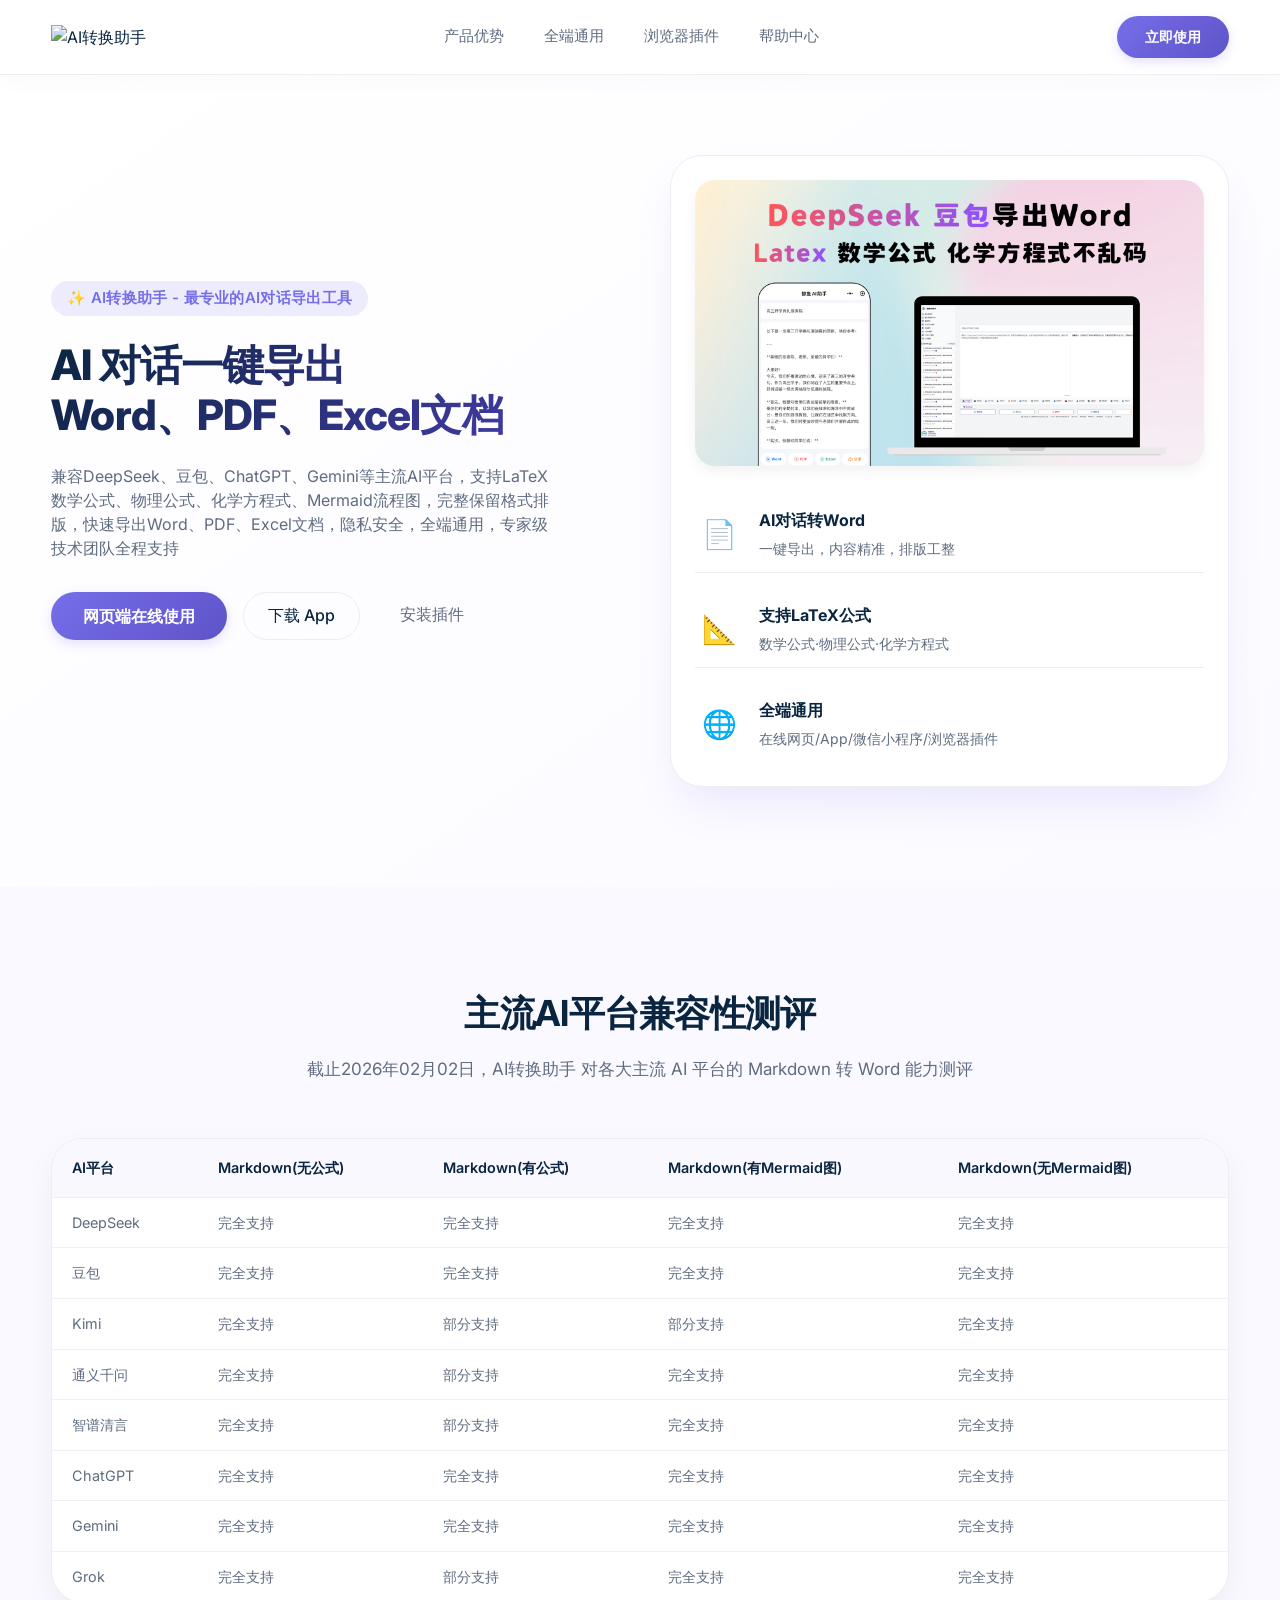
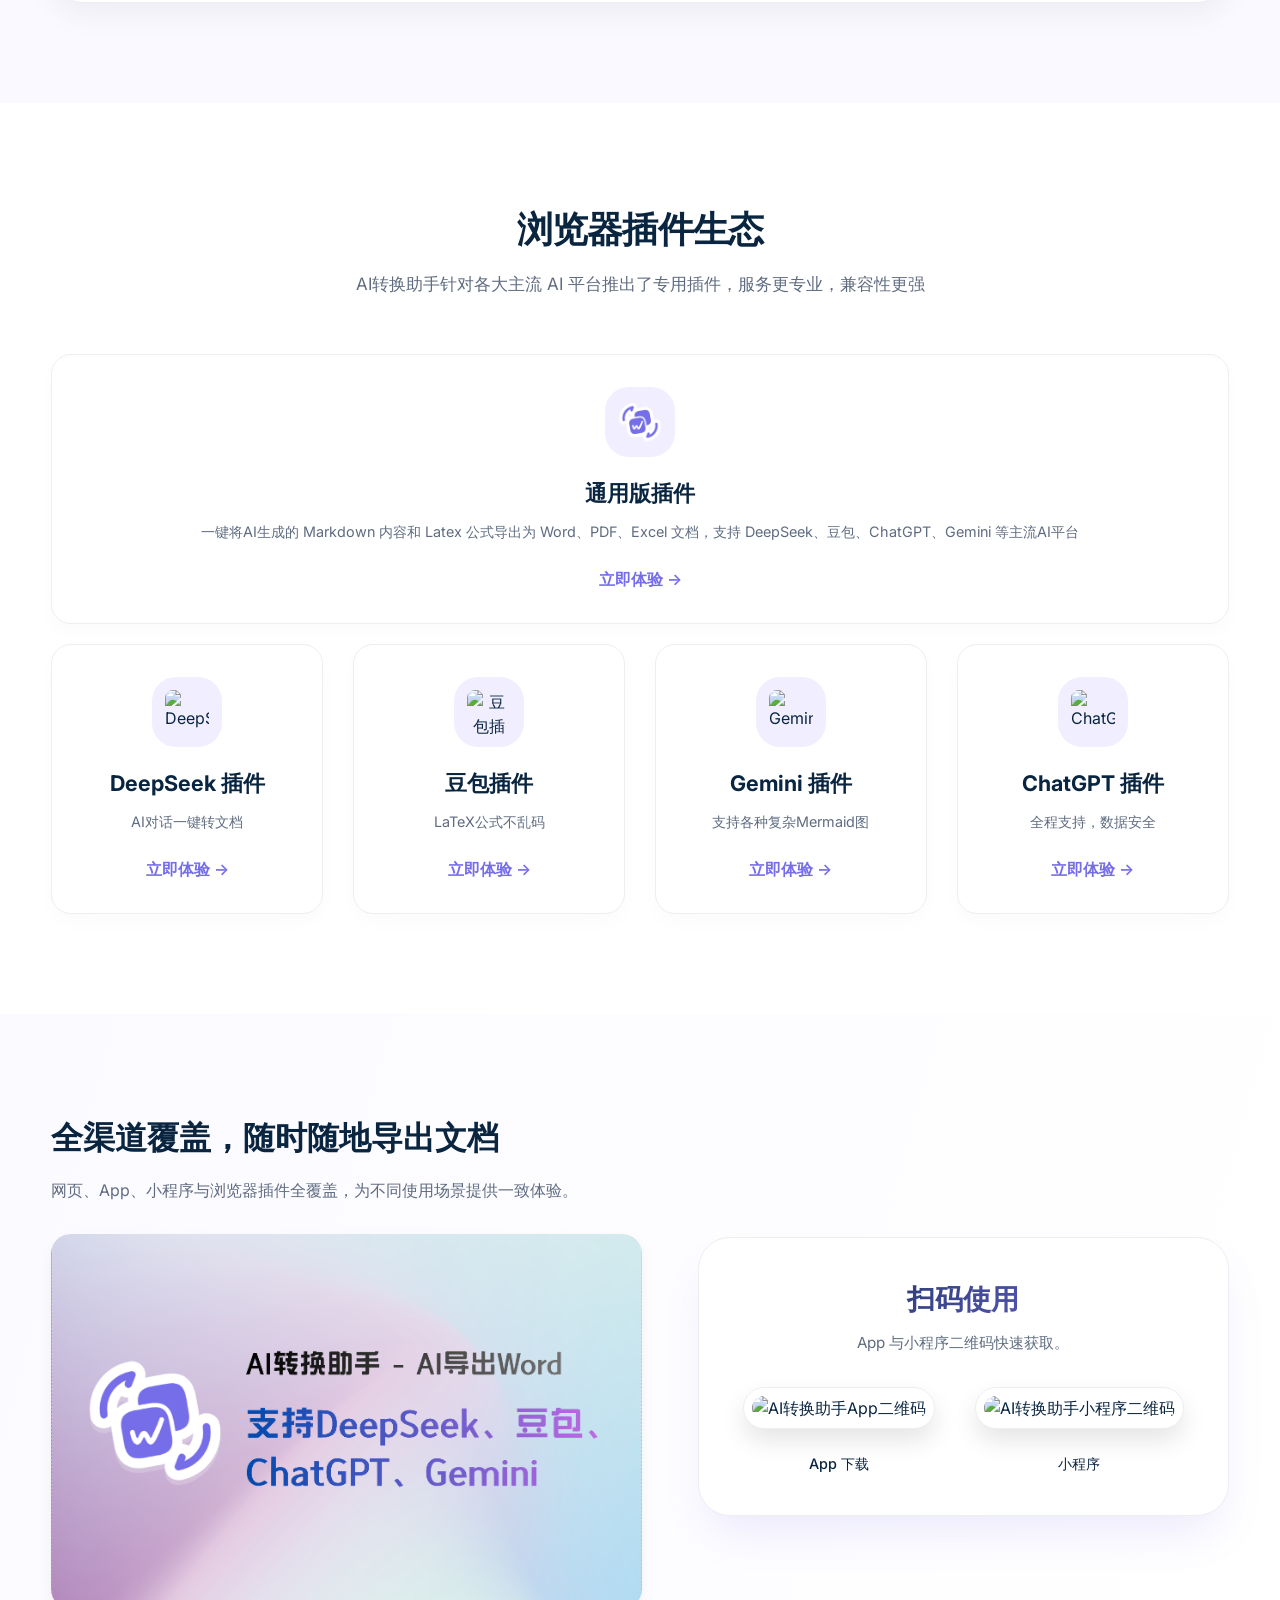
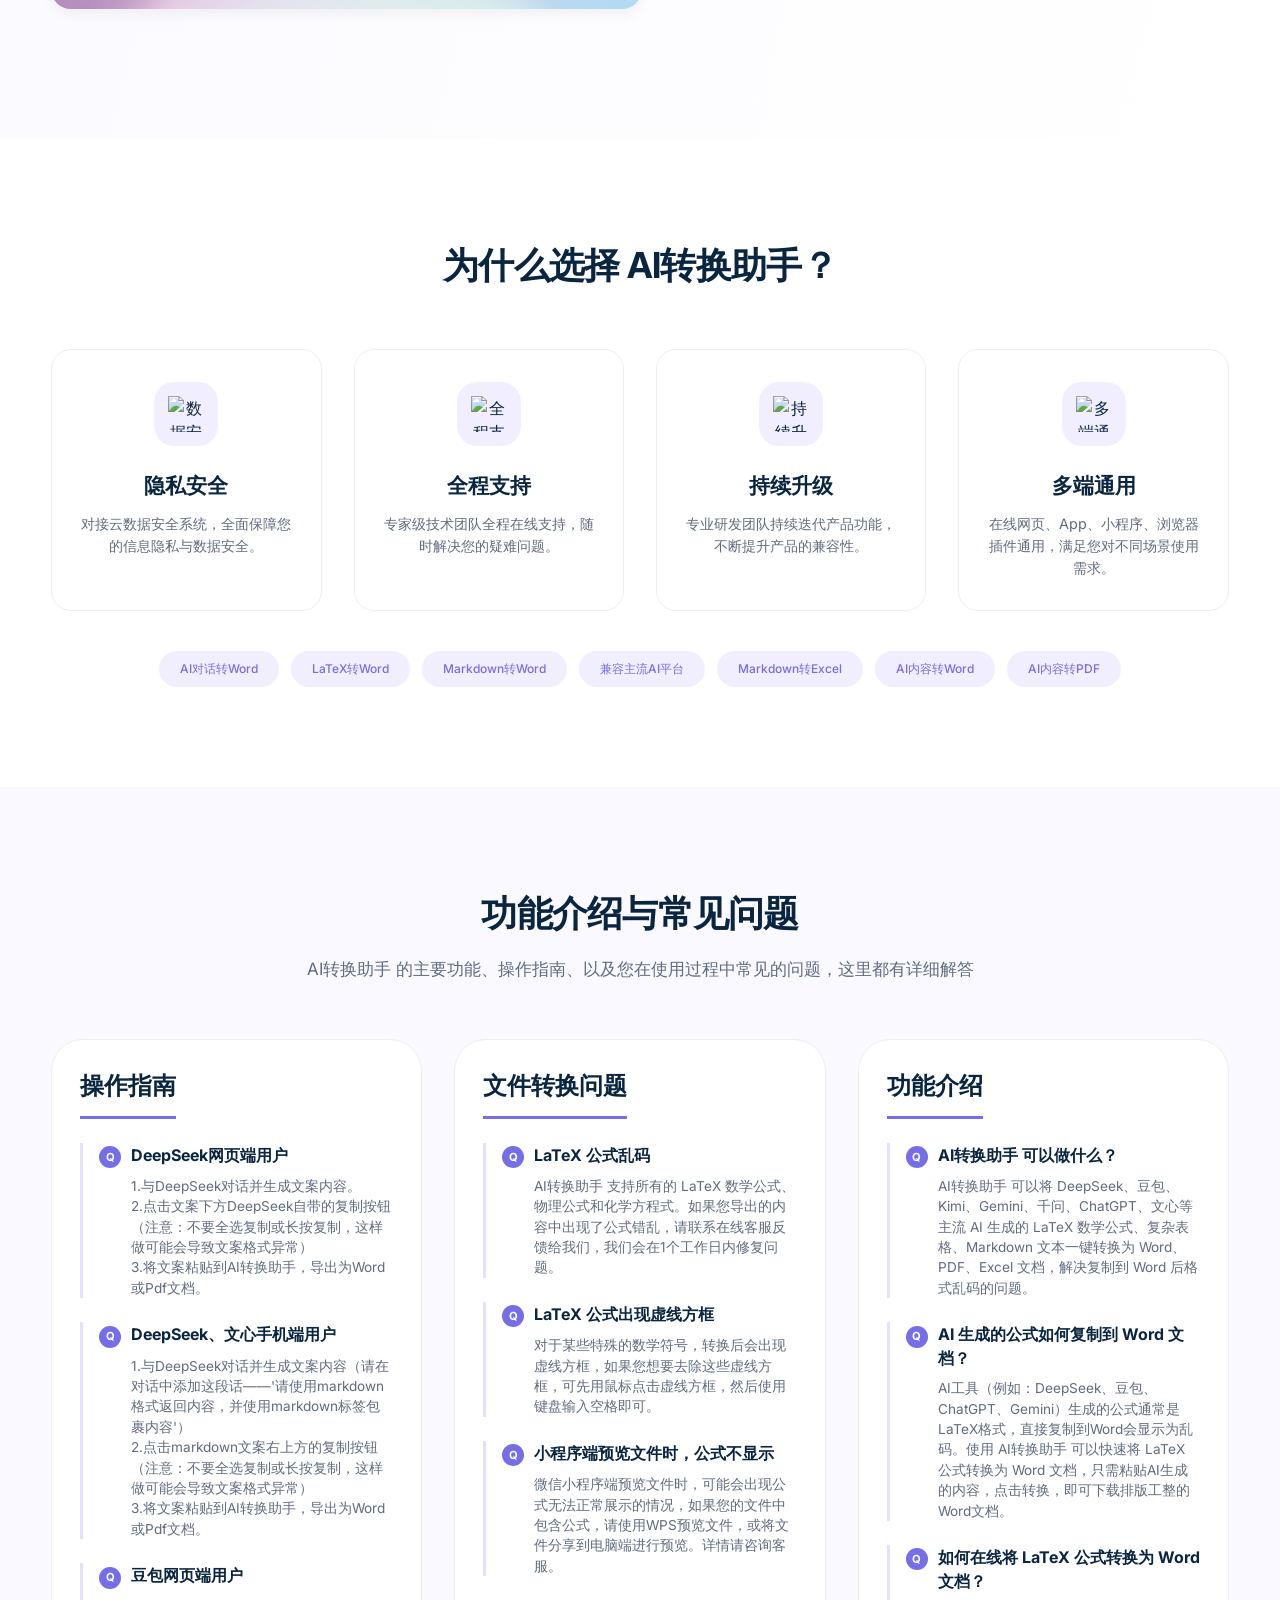
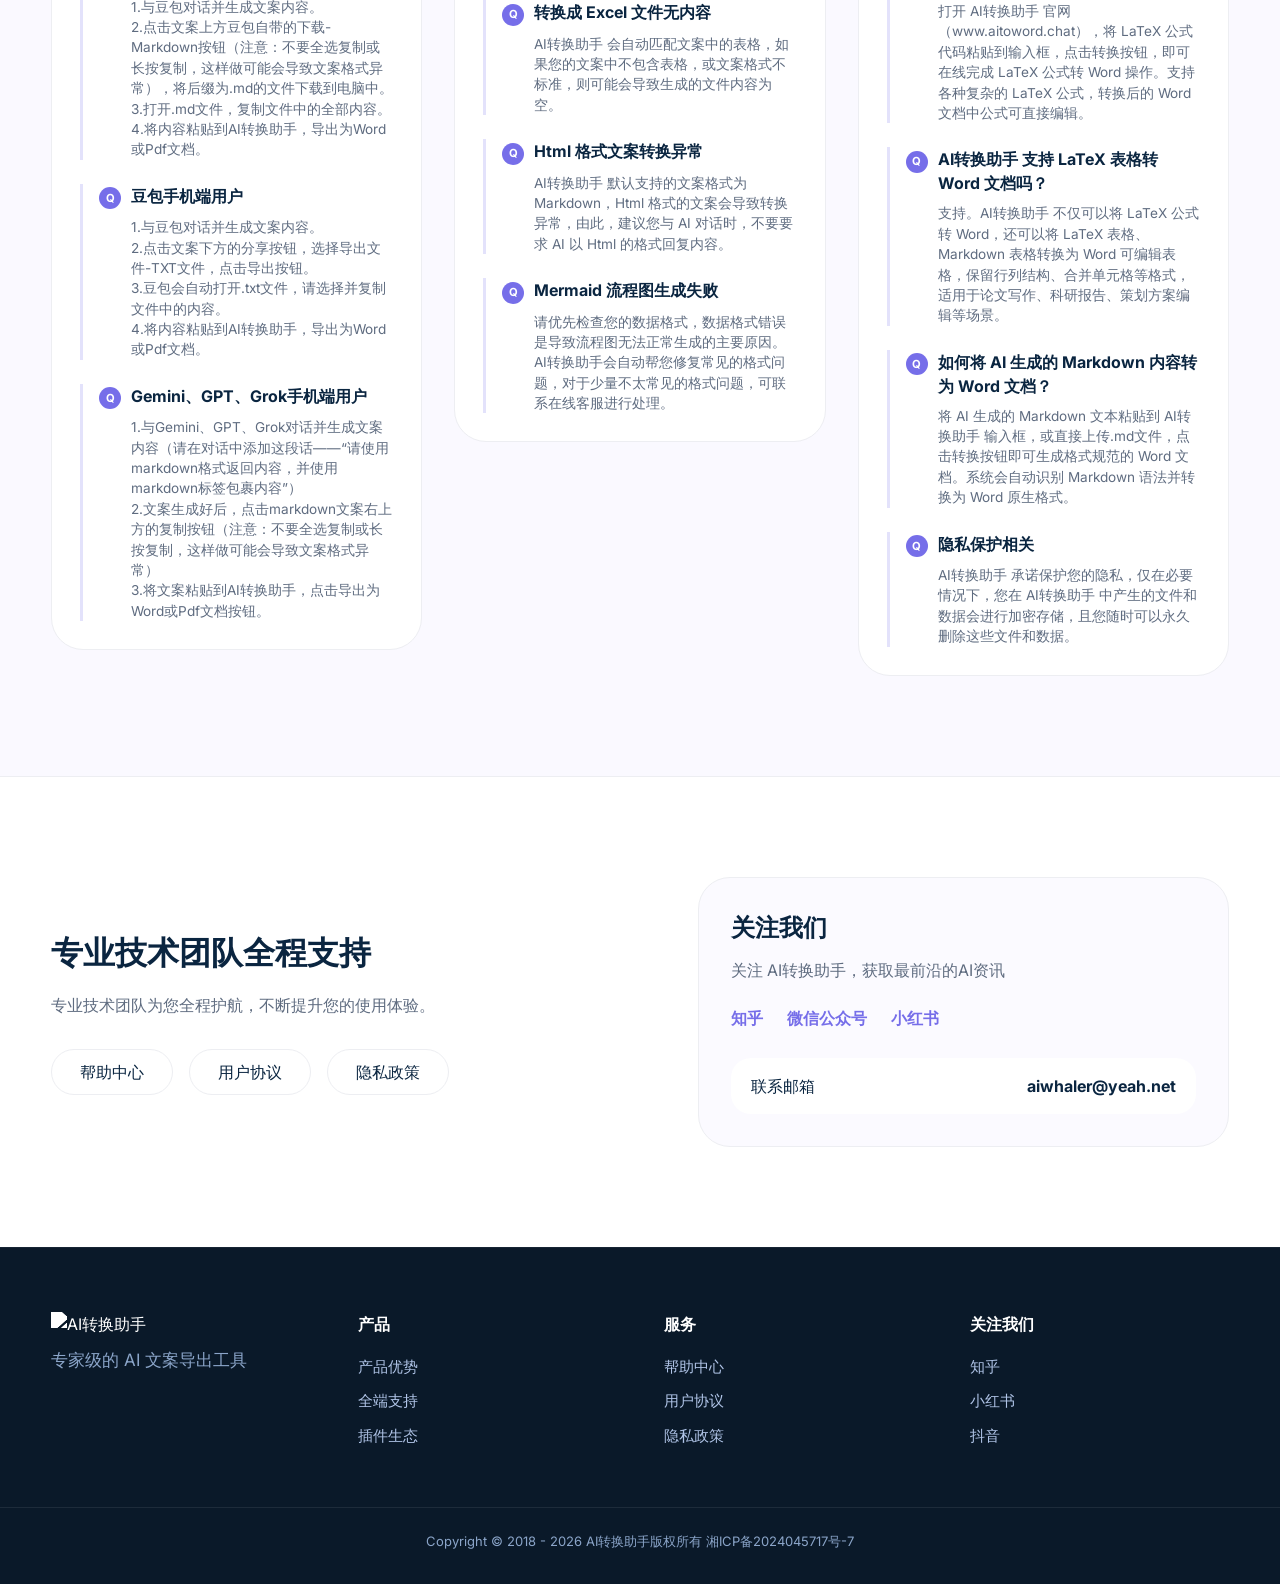
==== index.html @ 660bbef4 "1" ====
<!DOCTYPE html>
<html lang="zh-CN">

<head>
  <meta charset="UTF-8" />
  <meta name="viewport" content="width=device-width, initial-scale=1.0, viewport-fit=cover" />

  <meta property="og:title" content="AI转换助手 - AI对话转Word">
  <meta property="og:description"
    content="AI对话转Word、Markdown转Word、LaTeX转Word一站完成。兼容DeepSeek、Kimi、千问、豆包、ChatGPT、Gemini、Grok等主流AI平台，支持LaTeX公式和Mermaid图。 隐私安全，全端通用，专家级技术团队全程支持，最专业的AI对话导出工具。">
  <meta property="og:site_name" content="AI转换助手">
  <meta property="og:url" content="https://www.aitoword.chat/">
  <meta property="og:type" content="website">
  <meta property="og:locale" content="zh_CN">

  <meta name="keywords" content="AI对话转Word,LaTeX转Word,Markdown转Word,兼容主流AI平台,Markdown转Excel,AI内容转Word,AI内容转PDF">
  <link rel="canonical" href="https://www.aitoword.chat/">

  <title>AI转换助手 - AI对话转Word | LaTeX公式转Word | Markdown转Word</title>
  <meta name="description"
    content="AI对话转Word、Markdown转Word、LaTeX转Word一站完成。兼容DeepSeek、Kimi、千问、豆包、ChatGPT、Gemini、Grok等主流AI平台，支持LaTeX公式和Mermaid图。 隐私安全，全端通用，专家级技术团队全程支持，最专业的AI对话导出工具。" />
  <link rel="icon"
    href="https://7365-seekservice-9gkeeztlfcb2a6d4-1301441002.tcb.qcloud.la/docxai-logo-3.png?sign=53048c33e478b4bd6f70a441f5f65bfc&t=1774510155" />
  <link rel="apple-touch-icon"
    href="https://7365-seekservice-9gkeeztlfcb2a6d4-1301441002.tcb.qcloud.la/docxai-logo-3.png?sign=53048c33e478b4bd6f70a441f5f65bfc&t=1774510155" />
  <link rel="preconnect" href="https://fonts.googleapis.com" />
  <link rel="preconnect" href="https://fonts.gstatic.com" crossorigin />
  <link
    href="https://fonts.googleapis.com/css2?family=Inter:opsz,wght@14..32,300;14..32,400;14..32,500;14..32,600;14..32,700;14..32,800&family=Space+Grotesk:wght@400;500;600;700&display=swap"
    rel="stylesheet" />
  <link rel="stylesheet" href="styles.css" />
</head>

<body>

  <!-- 全新设计的头部：毛玻璃+精致边框 -->
  <header class="site-header">
    <div class="container header-inner">
      <div class="brand">
        <img
          src="https://7365-seekservice-9gkeeztlfcb2a6d4-1301441002.tcb.qcloud.la/web_res/logo-2026-04-01-006.png?sign=7559bf7e9a6dcdb996e9ed793d5d4d61&t=1775034574"
          alt="AI转换助手" />
      </div>
      <nav class="nav-links">
        <a href="#features">产品优势</a>
        <a href="#platforms">全端通用</a>
        <a href="#plugins">浏览器插件</a>
        <a href="#support">帮助中心</a>
      </nav>
      <a class="btn-primary" href="https://www.aiwhaler.com/" target="_blank" rel="noreferrer">立即使用</a>
    </div>
  </header>

  <main>
    <!-- Hero 区域：全新不对称网格 + 浮动装饰元素 -->
    <section class="hero">
      <div class="container hero-wrapper">
        <div class="hero-content">
          <span class="badge-glow">✨ AI转换助手 - 最专业的AI对话导出工具</span>
          <h1 class="hero-title">AI 对话一键导出<br>Word、PDF、Excel文档</h1>
          <p class="hero-description">
            兼容DeepSeek、豆包、ChatGPT、Gemini等主流AI平台，支持LaTeX数学公式、物理公式、化学方程式、Mermaid流程图，完整保留格式排版，快速导出Word、PDF、Excel文档，隐私安全，全端通用，专家级技术团队全程支持
          </p>
          <div class="hero-buttons">
            <a class="btn-primary btn-large" href="https://www.aiwhaler.com/" target="_blank"
              rel="noreferrer">网页端在线使用</a>
            <a class="btn-outline" href="#download">下载 App</a>
            <a class="btn-ghost" href="#plugins">安装插件</a>
          </div>
        </div>
        <div class="hero-visual">
          <div class="floating-card">
            <img class="feature-preview" src="images/lowcode-2451411.png" alt="AI转换助手交付能力展示" />
            <div class="feature-stack">
              <div class="stack-row">
                <div class="stack-icon">📄</div>
                <div><strong>AI对话转Word</strong><span>一键导出，内容精准，排版工整</span></div>
              </div>
              <div class="stack-row">
                <div class="stack-icon">📐</div>
                <div><strong>支持LaTeX公式</strong><span>数学公式·物理公式·化学方程式</span></div>
              </div>
              <div class="stack-row">
                <div class="stack-icon">🌐</div>
                <div><strong>全端通用</strong><span>在线网页/App/微信小程序/浏览器插件</span></div>
              </div>
            </div>
          </div>
        </div>
      </div>
    </section>

    <!-- 兼容性测评 全新卡片式表格 -->
    <section id="compatibility" class="section section-light">
      <div class="container">
        <div class="section-header">
          <h2>主流AI平台兼容性测评</h2>
          <p>截止2026年02月02日，AI转换助手 对各大主流 AI 平台的 Markdown 转 Word 能力测评</p>
        </div>
        <div class="glass-table">
          <div class="table-responsive">
            <table class="modern-table">
              <thead>
                <tr>
                  <th>AI平台</th>
                  <th>Markdown(无公式)</th>
                  <th>Markdown(有公式)</th>
                  <th>Markdown(有Mermaid图)</th>
                  <th>Markdown(无Mermaid图)</th>
                </tr>
              </thead>
              <tbody>
                <tr>
                  <td>DeepSeek</td>
                  <td>完全支持</td>
                  <td>完全支持</td>
                  <td>完全支持</td>
                  <td>完全支持</td>
                </tr>
                <tr>
                  <td>豆包</td>
                  <td>完全支持</td>
                  <td>完全支持</td>
                  <td>完全支持</td>
                  <td>完全支持</td>
                </tr>
                <tr>
                  <td>Kimi</td>
                  <td>完全支持</td>
                  <td>部分支持</td>
                  <td>部分支持</td>
                  <td>完全支持</td>
                </tr>
                <tr>
                  <td>通义千问</td>
                  <td>完全支持</td>
                  <td>部分支持</td>
                  <td>完全支持</td>
                  <td>完全支持</td>
                </tr>
                <tr>
                  <td>智谱清言</td>
                  <td>完全支持</td>
                  <td>部分支持</td>
                  <td>完全支持</td>
                  <td>完全支持</td>
                </tr>
                <tr>
                  <td>ChatGPT</td>
                  <td>完全支持</td>
                  <td>完全支持</td>
                  <td>完全支持</td>
                  <td>完全支持</td>
                </tr>
                <tr>
                  <td>Gemini</td>
                  <td>完全支持</td>
                  <td>完全支持</td>
                  <td>完全支持</td>
                  <td>完全支持</td>
                </tr>
                <tr>
                  <td>Grok</td>
                  <td>完全支持</td>
                  <td>部分支持</td>
                  <td>完全支持</td>
                  <td>完全支持</td>
                </tr>
              </tbody>
            </table>
          </div>
        </div>
      </div>
    </section>

    <!-- 插件生态 卡片全新布局 + 悬浮动效 -->
    <section id="plugins" class="section">
      <div class="container">
        <div class="section-header">
          <h2>浏览器插件生态</h2>
          <p>AI转换助手针对各大主流 AI 平台推出了专用插件，服务更专业，兼容性更强</p>
        </div>
        <div class="plugin-card-new">
          <div class="plugin-icon"><img src="images/ai2word-logo.png" alt="DeepSeek 插件 Logo" /></div>
          <h3>通用版插件</h3>
          <p>一键将AI生成的 Markdown 内容和 Latex 公式导出为 Word、PDF、Excel 文档，支持 DeepSeek、豆包、ChatGPT、Gemini 等主流AI平台</p>
          <a href="https://www.aiwhaler.com/plugin/" target="_blank" rel="noreferrer">立即体验 →</a>
        </div>
        <div class="plugin-grid">
          <div class="plugin-card-new">
            <div class="plugin-icon"><img
                src="https://seekservice-9gkeeztlfcb2a6d4-1301441002.tcloudbaseapp.com/resources/2025-12/lowcode-2411744"
                alt="DeepSeek 插件 Logo" /></div>
            <h3>DeepSeek 插件</h3>
            <p>AI对话一键转文档</p>
            <a href="https://deepseek.aiwhaler.com/" target="_blank" rel="noreferrer">立即体验 →</a>
          </div>
          <div class="plugin-card-new">
            <div class="plugin-icon"><img
                src="https://seekservice-9gkeeztlfcb2a6d4-1301441002.tcloudbaseapp.com/resources/2025-12/lowcode-2411736"
                alt="豆包插件 Logo" /></div>
            <h3>豆包插件</h3>
            <p>LaTeX公式不乱码</p>
            <a href="https://doubao.aiwhaler.com/" target="_blank" rel="noreferrer">立即体验 →</a>
          </div>
          <div class="plugin-card-new">
            <div class="plugin-icon"><img
                src="https://seekservice-9gkeeztlfcb2a6d4-1301441002.tcloudbaseapp.com/resources/2026-01/lowcode-2421671"
                alt="Gemini 插件 Logo" /></div>
            <h3>Gemini 插件</h3>
            <p>支持各种复杂Mermaid图</p>
            <a href="https://gemini.aiwhaler.com/" target="_blank" rel="noreferrer">立即体验 →</a>
          </div>
          <div class="plugin-card-new">
            <div class="plugin-icon"><img
                src="https://seekservice-9gkeeztlfcb2a6d4-1301441002.tcloudbaseapp.com/resources/2026-01/lowcode-2421670"
                alt="ChatGPT 插件 Logo" /></div>
            <h3>ChatGPT 插件</h3>
            <p>全程支持，数据安全</p>
            <a href="https://chatgpt.aiwhaler.com/" target="_blank" rel="noreferrer">立即体验 →</a>
          </div>
        </div>
      </div>
    </section>

    <!-- 多端支持 + 二维码 全新左右布局，视觉重构 -->
    <section id="platforms" class="section section-gradient-alt">
      <div class="container platforms-modern">
        <div class="platforms-info">
          <h2>全渠道覆盖，随时随地导出文档</h2>
          <p>网页、App、小程序与浏览器插件全覆盖，为不同使用场景提供一致体验。</p>
          <img class="feature-preview" src="images/lowcode-2451410.png" alt="AI转换助手交付能力展示" />
        </div>
        <div id="download" class="qr-modern">
          <div class="qr-title">扫码使用</div>
          <p>App 与小程序二维码快速获取。</p>
          <div class="qr-dual">
            <div class="qr-item"><img
                src="https://seekservice-9gkeeztlfcb2a6d4-1301441002.tcloudbaseapp.com/resources/2026-01/lowcode-2421725"
                alt="AI转换助手App二维码" /><span>App 下载</span></div>
            <div class="qr-item"><img
                src="https://seekservice-9gkeeztlfcb2a6d4-1301441002.tcloudbaseapp.com/resources/2025-12/lowcode-2403874"
                alt="AI转换助手小程序二维码" /><span>小程序</span></div>
          </div>
        </div>
      </div>
    </section>

    <!-- 产品优势 全新卡片与关键词标签整合 -->
    <section id="features" class="section">
      <div class="container">
        <div class="section-header">
          <h2>为什么选择 AI转换助手？</h2>
        </div>
        <div class="features-grid">
          <div class="feature-item">
            <div class="feature-icon"><img
                src="https://seekservice-9gkeeztlfcb2a6d4-1301441002.tcloudbaseapp.com/resources/2026-02/lowcode-2424003"
                alt="数据安全" /></div>
            <h3>隐私安全</h3>
            <p>对接云数据安全系统，全面保障您的信息隐私与数据安全。</p>
          </div>
          <div class="feature-item">
            <div class="feature-icon"><img
                src="https://seekservice-9gkeeztlfcb2a6d4-1301441002.tcloudbaseapp.com/resources/2026-02/lowcode-2424006"
                alt="全程支持" /></div>
            <h3>全程支持</h3>
            <p>专家级技术团队全程在线支持，随时解决您的疑难问题。</p>
          </div>
          <div class="feature-item">
            <div class="feature-icon"><img
                src="https://seekservice-9gkeeztlfcb2a6d4-1301441002.tcloudbaseapp.com/resources/2026-02/lowcode-2424004"
                alt="持续升级" /></div>
            <h3>持续升级</h3>
            <p>专业研发团队持续迭代产品功能，不断提升产品的兼容性。</p>
          </div>
          <div class="feature-item">
            <div class="feature-icon"><img
                src="https://seekservice-9gkeeztlfcb2a6d4-1301441002.tcloudbaseapp.com/resources/2026-02/lowcode-2424005"
                alt="多端通用" /></div>
            <h3>多端通用</h3>
            <p>在线网页、App、小程序、浏览器插件通用，满足您对不同场景使用需求。</p>
          </div>
        </div>
        <div class="keyword-cloud">
          <span class="keyword">AI对话转Word</span><span class="keyword">LaTeX转Word</span><span
            class="keyword">Markdown转Word</span><span class="keyword">兼容主流AI平台</span><span
            class="keyword">Markdown转Excel</span><span class="keyword">AI内容转Word</span><span
            class="keyword">AI内容转PDF</span>
        </div>
      </div>
    </section>

    <!-- FAQ 模块 全新折叠面板风格 (内容完全一致) -->
    <section id="faq" class="section section-faq">
      <div class="container">
        <div class="section-header">
          <h2>功能介绍与常见问题</h2>
          <p>AI转换助手 的主要功能、操作指南、以及您在使用过程中常见的问题，这里都有详细解答</p>
        </div>
        <div id="faq-accordion" class="faq-accordion-container"></div>
      </div>
    </section>

    <!-- 支持团队 全新双栏 -->
    <section id="support" class="section support-new">
      <div class="container support-flex">
        <div class="support-left">
          <h2>专业技术团队全程支持</h2>
          <p>专业技术团队为您全程护航，不断提升您的使用体验。</p>
          <div class="support-actions">
            <a class="btn-outline-light" href="https://www.aiwhaler.com/help/" target="_blank" rel="noreferrer">帮助中心</a>
            <a class="btn-outline-light" href="https://www.aiwhaler.com/ua/" target="_blank" rel="noreferrer">用户协议</a>
            <a class="btn-outline-light" href="https://www.aiwhaler.com/pp/" target="_blank" rel="noreferrer">隐私政策</a>
          </div>
        </div>
        <div class="support-right">
          <div class="social-card">
            <h3>关注我们</h3>
            <p>关注 AI转换助手，获取最前沿的AI资讯</p>
            <div class="social-icons">
              <a href="https://www.zhihu.com/people/33-44-73-12-10" target="_blank" rel="noreferrer">知乎</a>
              <span class="wechat-trigger-new">微信公众号
                <span class="wechat-qr-popup"><img
                    src="https://seekservice-9gkeeztlfcb2a6d4-1301441002.tcloudbaseapp.com/resources/2025-12/lowcode-2403880"
                    alt="公众号二维码" /></span>
              </span>
              <a href="https://www.xiaohongshu.com/user/profile/64b5fb93000000000b014f78?xsec_token=YBs9EIHtVuIMv2UWOAIHM7QhzUi7QojCZ7lUKYCObpTHU=&xsec_source=app_share&xhsshare=CopyLink&shareRedId=N0tGMzVLOTw2NzUyOTgwNjY0OTc5R0g7&apptime=1759463311&share_id=caa6c636cc1f49269fd532deb81e2d7a"
                target="_blank" rel="noreferrer">小红书</a>
            </div>
            <div class="contact-email"><span>联系邮箱</span><strong>aiwhaler@yeah.net</strong></div>
          </div>
        </div>
      </div>
    </section>
  </main>

  <footer class="footer">
    <div class="container footer-inner">
      <div class="footer-brand"><img
          src="https://7365-seekservice-9gkeeztlfcb2a6d4-1301441002.tcb.qcloud.la/web_res/logo-2026-04-01-007.png?sign=e9c46b33f7ccac625ccbc00eb0544f15&t=1775035500"
          alt="AI转换助手" />
        <p style="font-size: 17px;">专家级的 AI 文案导出工具</p>
      </div>
      <div class="footer-links">
        <h4>产品</h4><a href="#features">产品优势</a><a href="#platforms">全端支持</a><a href="#plugins">插件生态</a>
      </div>
      <div class="footer-links">
        <h4>服务</h4><a href="https://www.aiwhaler.com/help/" target="_blank" rel="noreferrer">帮助中心</a><a
          href="https://www.aiwhaler.com/ua/" target="_blank" rel="noreferrer">用户协议</a><a
          href="https://www.aiwhaler.com/pp/" target="_blank" rel="noreferrer">隐私政策</a>
      </div>
      <div class="footer-links">
        <h4>关注我们</h4><a href="https://www.zhihu.com/people/33-44-73-12-10" target="_blank" rel="noreferrer">知乎</a><a
          href="https://www.xiaohongshu.com/user/profile/64b5fb93000000000b014f78?xsec_token=YBs9EIHtVuIMv2UWOAIHM7QhzUi7QojCZ7lUKYCObpTHU=&xsec_source=app_share&xhsshare=CopyLink&shareRedId=N0tGMzVLOTw2NzUyOTgwNjY0OTc5R0g7&apptime=1759463311&share_id=caa6c636cc1f49269fd532deb81e2d7a"
          target="_blank" rel="noreferrer">小红书</a><a
          href="https://www.douyin.com/user/MS4wLjABAAAABp8XqktGdCTIBd9gexYpg2AvXDGUhnJkmkj9J9zhR7GNMPfJEsQixwJRlf9d10Ah"
          target="_blank" rel="noreferrer">抖音</a>
      </div>
    </div>
    <p class="copyright">Copyright © 2018 - 2026 AI转换助手版权所有 <a href="https://beian.miit.gov.cn/" target="_blank"
        rel="noreferrer">湘ICP备2024045717号-7</a></p>
  </footer>

  <script>
    (function () {
      // 完全保持原始 FAQ 数据，但渲染方式改为优雅的折叠卡片(全部展开保持内容可见)
      const faqData = {
        questions: [
          { id: 592, categoryId: 3, title: "AI转换助手 可以做什么？", answer: "AI转换助手 可以将 DeepSeek、豆包、Kimi、Gemini、千问、ChatGPT、文心等主流 AI 生成的 LaTeX 数学公式、复杂表格、Markdown 文本一键转换为 Word、PDF、Excel 文档，解决复制到 Word 后格式乱码的问题。" },
          { id: 591, categoryId: 3, title: "AI 生成的公式如何复制到 Word 文档？", answer: "AI工具（例如：DeepSeek、豆包、ChatGPT、Gemini）生成的公式通常是LaTeX格式，直接复制到Word会显示为乱码。使用 AI转换助手 可以快速将 LaTeX 公式转换为 Word 文档，只需粘贴AI生成的内容，点击转换，即可下载排版工整的Word文档。" },
          { id: 590, categoryId: 3, title: "如何在线将 LaTeX 公式转换为 Word 文档？", answer: "打开 AI转换助手 官网（www.aitoword.chat），将 LaTeX 公式代码粘贴到输入框，点击转换按钮，即可在线完成 LaTeX 公式转 Word 操作。支持各种复杂的 LaTeX 公式，转换后的 Word 文档中公式可直接编辑。" },
          { id: 595, categoryId: 3, title: "AI转换助手 支持 LaTeX 表格转 Word 文档吗？", answer: "支持。AI转换助手 不仅可以将 LaTeX 公式转 Word，还可以将 LaTeX 表格、Markdown 表格转换为 Word 可编辑表格，保留行列结构、合并单元格等格式，适用于论文写作、科研报告、策划方案编辑等场景。" },
          { id: 596, categoryId: 3, title: "如何将 AI 生成的 Markdown 内容转为 Word 文档？", answer: "将 AI 生成的 Markdown 文本粘贴到 AI转换助手 输入框，或直接上传.md文件，点击转换按钮即可生成格式规范的 Word 文档。系统会自动识别 Markdown 语法并转换为 Word 原生格式。" },
          { id: 51, title: "LaTeX 公式乱码", answer: "AI转换助手 支持所有的 LaTeX 数学公式、物理公式和化学方程式。如果您导出的内容中出现了公式错乱，请联系在线客服反馈给我们，我们会在1个工作日内修复问题。", categoryId: 2 },
          { id: 89, title: "LaTeX 公式出现虚线方框", answer: "对于某些特殊的数学符号，转换后会出现虚线方框，如果您想要去除这些虚线方框，可先用鼠标点击虚线方框，然后使用键盘输入空格即可。", categoryId: 2 },
          { id: 4, title: "小程序端预览文件时，公式不显示", answer: "微信小程序端预览文件时，可能会出现公式无法正常展示的情况，如果您的文件中包含公式，请使用WPS预览文件，或将文件分享到电脑端进行预览。详情请咨询客服。", categoryId: 2 },
          { id: 3, title: "转换成 Excel 文件无内容", answer: "AI转换助手 会自动匹配文案中的表格，如果您的文案中不包含表格，或文案格式不标准，则可能会导致生成的文件内容为空。", categoryId: 2 },
          { id: 5, title: "Html 格式文案转换异常", answer: "AI转换助手 默认支持的文案格式为 Markdown，Html 格式的文案会导致转换异常，由此，建议您与 AI 对话时，不要要求 AI 以 Html 的格式回复内容。", categoryId: 2 },
          { id: 6, title: "Mermaid 流程图生成失败", answer: "请优先检查您的数据格式，数据格式错误是导致流程图无法正常生成的主要原因。AI转换助手会自动帮您修复常见的格式问题，对于少量不太常见的格式问题，可联系在线客服进行处理。", categoryId: 2 },
          { id: 4, title: "隐私保护相关", answer: "AI转换助手 承诺保护您的隐私，仅在必要情况下，您在 AI转换助手 中产生的文件和数据会进行加密存储，且您随时可以永久删除这些文件和数据。", categoryId: 3 },
          { id: 40, title: "DeepSeek网页端用户", answer: "1.与DeepSeek对话并生成文案内容。\n2.点击文案下方DeepSeek自带的复制按钮（注意：不要全选复制或长按复制，这样做可能会导致文案格式异常）\n3.将文案粘贴到AI转换助手，导出为Word或Pdf文档。", categoryId: 1 },
          { id: 41, title: "DeepSeek、文心手机端用户", answer: "1.与DeepSeek对话并生成文案内容（请在对话中添加这段话——'请使用markdown格式返回内容，并使用markdown标签包裹内容'）\n2.点击markdown文案右上方的复制按钮（注意：不要全选复制或长按复制，这样做可能会导致文案格式异常）\n3.将文案粘贴到AI转换助手，导出为Word或Pdf文档。", categoryId: 1 },
          { id: 42, title: "豆包网页端用户", answer: "1.与豆包对话并生成文案内容。\n2.点击文案上方豆包自带的下载-Markdown按钮（注意：不要全选复制或长按复制，这样做可能会导致文案格式异常），将后缀为.md的文件下载到电脑中。\n3.打开.md文件，复制文件中的全部内容。\n4.将内容粘贴到AI转换助手，导出为Word或Pdf文档。", categoryId: 1 },
          { id: 43, title: "豆包手机端用户", answer: "1.与豆包对话并生成文案内容。\n2.点击文案下方的分享按钮，选择导出文件-TXT文件，点击导出按钮。\n3.豆包会自动打开.txt文件，请选择并复制文件中的内容。\n4.将内容粘贴到AI转换助手，导出为Word或Pdf文档。", categoryId: 1 },
          { id: 48, categoryId: 1, title: "Gemini、GPT、Grok手机端用户", answer: "1.与Gemini、GPT、Grok对话并生成文案内容（请在对话中添加这段话——“请使用markdown格式返回内容，并使用markdown标签包裹内容”）\n2.文案生成好后，点击markdown文案右上方的复制按钮（注意：不要全选复制或长按复制，这样做可能会导致文案格式异常）\n3.将文案粘贴到AI转换助手，点击导出为Word或Pdf文档按钮。" }
        ],
        categories: [{ id: 1, title: "操作指南" }, { id: 2, title: "文件转换问题" }, { id: 3, title: "功能介绍" }, { id: 4, title: "AI转换助手福利" }]
      };
      const container = document.getElementById('faq-accordion');
      if (container) {
        const catMap = new Map();
        faqData.categories.forEach(c => catMap.set(c.id, { title: c.title, items: [] }));
        faqData.questions.forEach(q => {
          const cat = catMap.get(q.categoryId);
          if (cat) cat.items.push(q);
        });
        let html = '<div class="faq-columns">';
        for (let [id, cat] of catMap.entries()) {
          if (cat.items.length === 0) continue;
          html += `<div class="faq-cat-card"><div class="faq-cat-title">${escapeHtml(cat.title)}</div><div class="faq-list">`;
          cat.items.forEach(item => {
            let answerHtml = escapeHtml(item.answer).replace(/\n/g, '<br>');
            html += `<div class="faq-q-item"><div class="faq-q">${escapeHtml(item.title)}</div><div class="faq-a">${answerHtml}</div></div>`;
          });
          html += `</div></div>`;
        }
        html += '</div>';
        container.innerHTML = html;
      }
      function escapeHtml(str) { if (!str) return ''; return str.replace(/[&<>]/g, function (m) { if (m === '&') return '&amp;'; if (m === '<') return '&lt;'; if (m === '>') return '&gt;'; return m; }); }
    })();
  </script>
</body>

</html>
---- styles.css ----
/* ========== 全新设计系统：鲸鱼AI助手 · 紫韵白调 ========== */
:root {
  --bg-primary: #ffffff;
  --bg-secondary: #faf9ff;
  --bg-glass: rgba(255, 255, 255, 0.85);
  --text-dark: #0a2540;
  --text-muted: #5f6c80;
  --accent: #766EE9;          /* 主色调：优雅紫罗兰 */
  --accent-dark: #5e54c9;     /* 加深紫 */
  --accent-glow: rgba(118, 110, 233, 0.2);
  --border-light: #edeef2;
  --shadow-sm: 0 8px 20px rgba(0, 0, 0, 0.02);
  --shadow-md: 0 12px 30px rgba(0, 0, 0, 0.05);
  --shadow-lg: 0 25px 45px -12px rgba(118, 110, 233, 0.15);
  --radius-sm: 12px;
  --radius-md: 20px;
  --radius-lg: 32px;
  --transition: all 0.25s cubic-bezier(0.2, 0.9, 0.4, 1.1);
}

* {
  margin: 0;
  padding: 0;
  box-sizing: border-box;
}

body {
  font-family: 'Inter', 'Space Grotesk', system-ui, -apple-system, sans-serif;
  background: var(--bg-primary);
  color: var(--text-dark);
  line-height: 1.5;
  scroll-behavior: smooth;
  -webkit-font-smoothing: antialiased;
}

/* 全局去除所有下划线 */
a, .btn-primary, .btn-outline, .btn-ghost, .btn-outline-light, 
.plugin-card-new a, .social-icons a, .footer-links a, .platform-item a,
.support-actions a {
  text-decoration: none !important;
}

a:hover, button:hover, .btn-primary:hover, .btn-outline:hover, .btn-ghost:hover {
  text-decoration: none !important;
}

.container {
  width: min(1280px, 92%);
  margin: 0 auto;
}

/* ========== 头部 ========== */
.site-header {
  position: sticky;
  top: 0;
  z-index: 100;
  background: rgba(255, 255, 255, 0.92);
  backdrop-filter: blur(20px);
  border-bottom: 1px solid var(--border-light);
  box-shadow: var(--shadow-sm);
}

.header-inner {
  display: flex;
  align-items: center;
  justify-content: space-between;
  padding: 16px 0;
  gap: 32px;
}

.brand img {
  height: 44px;
  width: auto;
  transition: var(--transition);
}

.brand img:hover {
  opacity: 0.85;
}

.nav-links {
  display: flex;
  gap: 40px;
}

.nav-links a {
  font-weight: 500;
  color: var(--text-muted);
  transition: var(--transition);
  font-size: 0.95rem;
}

.nav-links a:hover {
  color: var(--accent);
}

.btn-primary {
  background: linear-gradient(135deg, var(--accent), var(--accent-dark));
  color: white;
  padding: 10px 28px;
  border-radius: 60px;
  font-weight: 600;
  font-size: 0.9rem;
  transition: var(--transition);
  box-shadow: 0 4px 12px var(--accent-glow);
  border: none;
  cursor: pointer;
  display: inline-flex;
  align-items: center;
  gap: 8px;
}

.btn-primary:hover {
  transform: translateY(-2px);
  box-shadow: 0 12px 24px rgba(118, 110, 233, 0.35);
}

.btn-large {
  padding: 12px 32px;
  font-size: 1rem;
}

.btn-outline {
  background: transparent;
  border: 1px solid var(--border-light);
  color: var(--text-dark);
  padding: 10px 24px;
  border-radius: 60px;
  font-weight: 500;
  transition: var(--transition);
}

.btn-outline:hover {
  border-color: var(--accent);
  color: var(--accent);
  transform: translateY(-2px);
}

.btn-ghost {
  background: transparent;
  color: var(--text-muted);
  padding: 10px 24px;
  border-radius: 60px;
  font-weight: 500;
  transition: var(--transition);
}

.btn-ghost:hover {
  color: var(--accent);
  background: var(--accent-glow);
}

/* ========== Hero 区域 ========== */
.hero {
  padding: 80px 0 100px;
  background: linear-gradient(145deg, #ffffff 0%, #fbfaff 100%);
  position: relative;
  overflow: hidden;
}

.hero-wrapper {
  display: grid;
  grid-template-columns: 1fr 1fr;
  gap: 60px;
  align-items: center;
}

.badge-glow {
  display: inline-block;
  background: rgba(118, 110, 233, 0.12);
  padding: 6px 16px;
  border-radius: 60px;
  font-size: 15px;
  font-weight: 600;
  color: var(--accent);
  margin-bottom: 24px;
  letter-spacing: 0.3px;
  backdrop-filter: blur(4px);
}

.hero-title {
  font-size: 42px;
  font-weight: 800;
  line-height: 1.2;
  letter-spacing: -0.02em;
  margin-bottom: 24px;
  background: linear-gradient(135deg, #0a2540, #4a3db3);
  background-clip: text;
  -webkit-background-clip: text;
  color: transparent;
}

.hero-description {
  font-size: 1rem;
  color: var(--text-muted);
  margin-bottom: 32px;
  max-width: 90%;
}

.hero-buttons {
  display: flex;
  flex-wrap: wrap;
  gap: 16px;
  margin-bottom: 20px;
}

.hero-visual {
  position: relative;
}

.floating-card {
  background: white;
  border-radius: var(--radius-lg);
  padding: 24px;
  box-shadow: var(--shadow-lg);
  border: 1px solid var(--border-light);
  transition: transform 0.3s ease;
}

.floating-card:hover {
  transform: translateY(-6px);
}

.feature-preview {
  width: 100%;
  border-radius: var(--radius-md);
  margin-bottom: 24px;
  box-shadow: 0 6px 14px rgba(0,0,0,0.05);
}

.feature-stack {
  display: flex;
  flex-direction: column;
  gap: 18px;
}

.stack-row {
  display: flex;
  align-items: center;
  gap: 16px;
  padding: 12px 0;
  border-bottom: 1px solid var(--border-light);
}

.stack-row:last-child {
  border-bottom: none;
}

.stack-icon {
  font-size: 28px;
  width: 48px;
  text-align: center;
}

.stack-row strong {
  display: block;
  font-weight: 700;
  margin-bottom: 4px;
}

.stack-row span {
  font-size: 14px;
  color: var(--text-muted);
}

/* ========== 通用区块 ========== */
.section {
  padding: 100px 0;
}

.section-light {
  background: var(--bg-secondary);
}

.section-header {
  text-align: center;
  margin-bottom: 56px;
}

.section-header h2 {
  font-size: clamp(1.8rem, 2.8vw, 2.6rem);
  font-weight: 700;
  letter-spacing: -0.02em;
  margin-bottom: 16px;
  color: var(--text-dark);
}

.section-header p {
  color: var(--text-muted);
  max-width: 680px;
  margin: 0 auto;
  font-size: 17px;
}

/* ========== 兼容性表格（玻璃态） ========== */
.glass-table {
  background: white;
  border-radius: var(--radius-lg);
  border: 1px solid var(--border-light);
  overflow: hidden;
  box-shadow: var(--shadow-md);
}

.table-responsive {
  overflow-x: auto;
}

.modern-table {
  width: 100%;
  border-collapse: collapse;
  font-size: 0.9rem;
  min-width: 680px;
}

.modern-table th {
  background: #f9f8ff;
  padding: 18px 20px;
  font-weight: 600;
  color: var(--text-dark);
  border-bottom: 1px solid var(--border-light);
  text-align: left;
}

.modern-table td {
  padding: 14px 20px;
  border-bottom: 1px solid #f0f0f5;
  color: var(--text-muted);
}

.modern-table tr:last-child td {
  border-bottom: none;
}

.modern-table tbody tr:hover td {
  background: #fdfbff;
}

/* ========== 插件卡片网格 ========== */
.plugin-grid {
  display: grid;
  grid-template-columns: repeat(auto-fit, minmax(260px, 1fr));
  gap: 30px;
  margin-top: 20px;
}

.plugin-card-new {
  background: white;
  border-radius: var(--radius-md);
  padding: 32px 24px;
  text-align: center;
  border: 1px solid var(--border-light);
  transition: var(--transition);
  box-shadow: var(--shadow-sm);
}

.plugin-card-new:hover {
  transform: translateY(-8px);
  box-shadow: var(--shadow-lg);
  border-color: rgba(118, 110, 233, 0.2);
}

.plugin-icon {
  width: 70px;
  height: 70px;
  background: #f1efff;
  border-radius: 24px;
  display: flex;
  align-items: center;
  justify-content: center;
  margin: 0 auto 20px;
}

.plugin-icon img {
  width: 44px;
  height: 44px;
  border-radius: 8px;
}

.plugin-card-new h3 {
  font-size: 1.35rem;
  margin-bottom: 12px;
  font-weight: 700;
}

.plugin-card-new p {
  color: var(--text-muted);
  margin-bottom: 24px;
  font-size: 0.9rem;
}

.plugin-card-new a {
  color: var(--accent);
  font-weight: 600;
  display: inline-flex;
  align-items: center;
  gap: 6px;
  transition: var(--transition);
}

.plugin-card-new a:hover {
  gap: 12px;
}

/* ========== 多端支持（双栏渐变） ========== */
.section-gradient-alt {
  background: linear-gradient(105deg, #fbfaff 0%, #ffffff 100%);
}

.platforms-modern {
  display: grid;
  grid-template-columns: 1fr 0.9fr;
  gap: 56px;
  align-items: center;
}

.platforms-info h2 {
  font-size: 2rem;
  font-weight: 700;
  margin-bottom: 16px;
}

.platforms-info p {
  color: var(--text-muted);
  margin-bottom: 32px;
}

.platform-buttons {
  display: flex;
  flex-direction: column;
  gap: 16px;
}

.platform-item {
  display: flex;
  justify-content: space-between;
  align-items: center;
  padding: 16px 20px;
  background: white;
  border-radius: var(--radius-md);
  border: 1px solid var(--border-light);
  transition: var(--transition);
}

.platform-item span {
  font-weight: bold;
  font-size: 16px;
}

.platform-item a {
  color: var(--accent);
  font-weight: 500;
  font-size: 16px;
}

.platform-item:hover {
  transform: translateX(6px);
  border-color: var(--accent);
}

/* 二维码区域 - 放大美观 */
.qr-modern {
  background: white;
  border-radius: var(--radius-lg);
  padding: 40px 32px;
  box-shadow: var(--shadow-lg);
  border: 1px solid var(--border-light);
  text-align: center;
  transition: var(--transition);
}

.qr-modern:hover {
  transform: translateY(-4px);
  box-shadow: 0 30px 50px -20px rgba(118, 110, 233, 0.2);
}

.qr-title {
  font-size: 1.75rem;
  font-weight: 800;
  margin-bottom: 12px;
  background: linear-gradient(135deg, var(--text-dark), var(--accent));
  background-clip: text;
  -webkit-background-clip: text;
  color: transparent;
}

.qr-modern p {
  color: var(--text-muted);
  margin-bottom: 32px;
  font-size: 0.95rem;
}

.qr-dual {
  display: flex;
  justify-content: center;
  gap: 40px;
  flex-wrap: wrap;
}

.qr-item {
  text-align: center;
  flex: 0 0 auto;
}

.qr-item img {
  width: 160px;
  height: auto;
  border-radius: 24px;
  margin-bottom: 16px;
  box-shadow: 0 12px 24px rgba(0, 0, 0, 0.1);
  transition: transform 0.2s ease;
  background: white;
  padding: 8px;
  border: 1px solid var(--border-light);
}

.qr-item img:hover {
  transform: scale(1.02);
}

.qr-item span {
  font-size: 0.9rem;
  font-weight: 500;
  color: var(--text-dark);
  display: block;
  margin-top: 8px;
}

/* ========== 产品优势卡片 ========== */
.features-grid {
  display: grid;
  grid-template-columns: repeat(auto-fit, minmax(260px, 1fr));
  gap: 32px;
  margin-top: 24px;
}

.feature-item {
  background: white;
  border-radius: var(--radius-md);
  padding: 32px 24px;
  border: 1px solid var(--border-light);
  transition: var(--transition);
  text-align: center;
}

.feature-item:hover {
  transform: translateY(-6px);
  box-shadow: var(--shadow-md);
  border-color: transparent;
}

.feature-icon {
  width: 64px;
  height: 64px;
  background: #f1efff;
  border-radius: 20px;
  display: flex;
  align-items: center;
  justify-content: center;
  margin: 0 auto 24px;
}

.feature-icon img {
  width: 36px;
  height: 36px;
}

.feature-item h3 {
  font-size: 1.3rem;
  margin-bottom: 12px;
}

.feature-item p {
  color: var(--text-muted);
  font-size: 0.9rem;
}

.keyword-cloud {
  display: flex;
  flex-wrap: wrap;
  justify-content: center;
  gap: 12px;
  margin-top: 40px;
}

.keyword {
  background: #f1efff;
  padding: 8px 20px;
  border-radius: 60px;
  font-size: 0.75rem;
  font-weight: 500;
  color: var(--accent);
  transition: var(--transition);
  border: 1px solid transparent;
}

.keyword:hover {
  background: var(--accent);
  color: white;
  transform: translateY(-2px);
  border-color: var(--accent);
}

/* ========== FAQ 全新两栏卡片 ========== */
.section-faq {
  background: var(--bg-secondary);
}

.faq-accordion-container {
  margin-top: 32px;
}

.faq-columns {
  display: grid;
  grid-template-columns: repeat(auto-fit, minmax(360px, 1fr));
  gap: 32px;
}

.faq-cat-card {
  background: white;
  border-radius: var(--radius-lg);
  padding: 28px;
  border: 1px solid var(--border-light);
  transition: var(--transition);
  height: fit-content;
}

.faq-cat-card:hover {
  transform: translateY(-4px);
  box-shadow: var(--shadow-md);
}

.faq-cat-title {
  font-size: 1.5rem;
  font-weight: 700;
  margin-bottom: 24px;
  padding-bottom: 12px;
  border-bottom: 3px solid var(--accent);
  display: inline-block;
  color: var(--text-dark);
}

.faq-list {
  display: flex;
  flex-direction: column;
  gap: 24px;
}

.faq-q-item {
  border-left: 3px solid var(--accent-glow);
  padding-left: 16px;
}

.faq-q {
  font-weight: 700;
  margin-bottom: 8px;
  font-size: 1rem;
  display: flex;
  align-items: baseline;
  gap: 10px;
}

.faq-q::before {
  content: "Q";
  background: var(--accent);
  color: white;
  font-size: 0.7rem;
  font-weight: bold;
  width: 22px;
  height: 22px;
  display: inline-flex;
  align-items: center;
  justify-content: center;
  border-radius: 30px;
  flex-shrink: 0;
}

.faq-a {
  color: var(--text-muted);
  font-size: 0.85rem;
  line-height: 1.5;
  padding-left: 32px;
}

/* ========== 支持团队 ========== */
.support-new {
  background: white;
  border-top: 1px solid var(--border-light);
}

.support-flex {
  display: grid;
  grid-template-columns: 1fr 0.9fr;
  gap: 56px;
  align-items: center;
}

.support-left h2 {
  font-size: 2rem;
  font-weight: 700;
  margin-bottom: 16px;
}

.support-left p {
  color: var(--text-muted);
  margin-bottom: 32px;
}

.support-actions {
  display: flex;
  flex-wrap: wrap;
  gap: 16px;
}

.btn-outline-light {
  background: transparent;
  border: 1px solid var(--border-light);
  padding: 10px 28px;
  border-radius: 60px;
  font-weight: 500;
  transition: var(--transition);
  color: var(--text-dark);
}

.btn-outline-light:hover {
  border-color: var(--accent);
  color: var(--accent);
  transform: translateY(-2px);
}

.social-card {
  background: #fbfaff;
  border-radius: var(--radius-lg);
  padding: 32px;
  border: 1px solid var(--border-light);
}

.social-card h3 {
  font-size: 1.5rem;
  margin-bottom: 12px;
}

.social-card p {
  color: var(--text-muted);
  margin-bottom: 24px;
}

.social-icons {
  display: flex;
  gap: 24px;
  flex-wrap: wrap;
  margin-bottom: 28px;
}

.social-icons a, .wechat-trigger-new {
  color: var(--accent);
  font-weight: bold;
  cursor: pointer;
  position: relative;
}

.wechat-trigger-new {
  display: inline-block;
}

.wechat-qr-popup {
  position: absolute;
  bottom: 150%;
  left: 50%;
  transform: translateX(-50%);
  background: white;
  padding: 12px;
  border-radius: 20px;
  box-shadow: var(--shadow-lg);
  width: 140px;
  opacity: 0;
  pointer-events: none;
  transition: 0.2s;
  z-index: 50;
  border: 1px solid var(--border-light);
}

.wechat-trigger-new:hover .wechat-qr-popup {
  opacity: 1;
  pointer-events: auto;
}

.wechat-qr-popup img {
  width: 100%;
  border-radius: 12px;
}

.contact-email {
  background: white;
  border-radius: var(--radius-md);
  padding: 16px 20px;
  display: flex;
  justify-content: space-between;
  align-items: center;
}

.contact-email strong {
  /* font-family: monospace; */
  color: var(--text-dark);
}

/* ========== 页脚 ========== */
.footer {
  background: #0a1929;
  color: #b0c4e7;
  padding: 64px 0 32px;
  border-top: 1px solid rgba(255,255,255,0.05);
}

.footer-inner {
  display: grid;
  grid-template-columns: repeat(auto-fit, minmax(180px, 1fr));
  gap: 48px;
  margin-bottom: 48px;
}

.footer-brand img {
  height: 44px;
  filter: brightness(0) invert(1);
  margin-bottom: 12px;
}

.footer-brand p {
  font-size: 0.85rem;
  color: #8ba5c9;
}

.footer-links h4 {
  color: white;
  font-weight: 600;
  margin-bottom: 20px;
  font-size: 1rem;
}

.footer-links a {
  display: block;
  margin-bottom: 12px;
  color: #b0c4e7;
  transition: var(--transition);
  font-size: 15px;
}

.footer-links a:hover {
  color: white;
  transform: translateX(4px);
}

.copyright {
  text-align: center;
  font-size: 13px;
  padding-top: 24px;
  border-top: 1px solid rgba(255,255,255,0.08);
  color: #8ba5c9;
}

.copyright a {
  color: #8ba5c9;
}

.copyright a:hover {
  color: white;
}

/* ========== 响应式调整 ========== */
@media (max-width: 1024px) {
  .hero-wrapper, .platforms-modern, .support-flex {
    grid-template-columns: 1fr;
    gap: 48px;
  }
  .hero-description {
    max-width: 100%;
  }
  .nav-links {
    gap: 24px;
  }
}

@media (max-width: 768px) {
  .section {
    padding: 60px 0;
  }
  .hero {
    padding: 50px 0 70px;
  }
  .header-inner .btn-primary {
    padding: 8px 20px;
  }
  .nav-links {
    display: none;
  }
  .faq-columns {
    grid-template-columns: 1fr;
  }
  .qr-dual {
    gap: 28px;
  }
  .qr-item img {
    width: 130px;
  }
  .hero-buttons a {
    width: 100%;
    text-align: center;
  }
  .platform-item {
    flex-direction: column;
    align-items: flex-start;
    gap: 12px;
  }
  .qr-modern {
    padding: 28px 20px;
  }
  .qr-title {
    font-size: 1.5rem;
  }
}
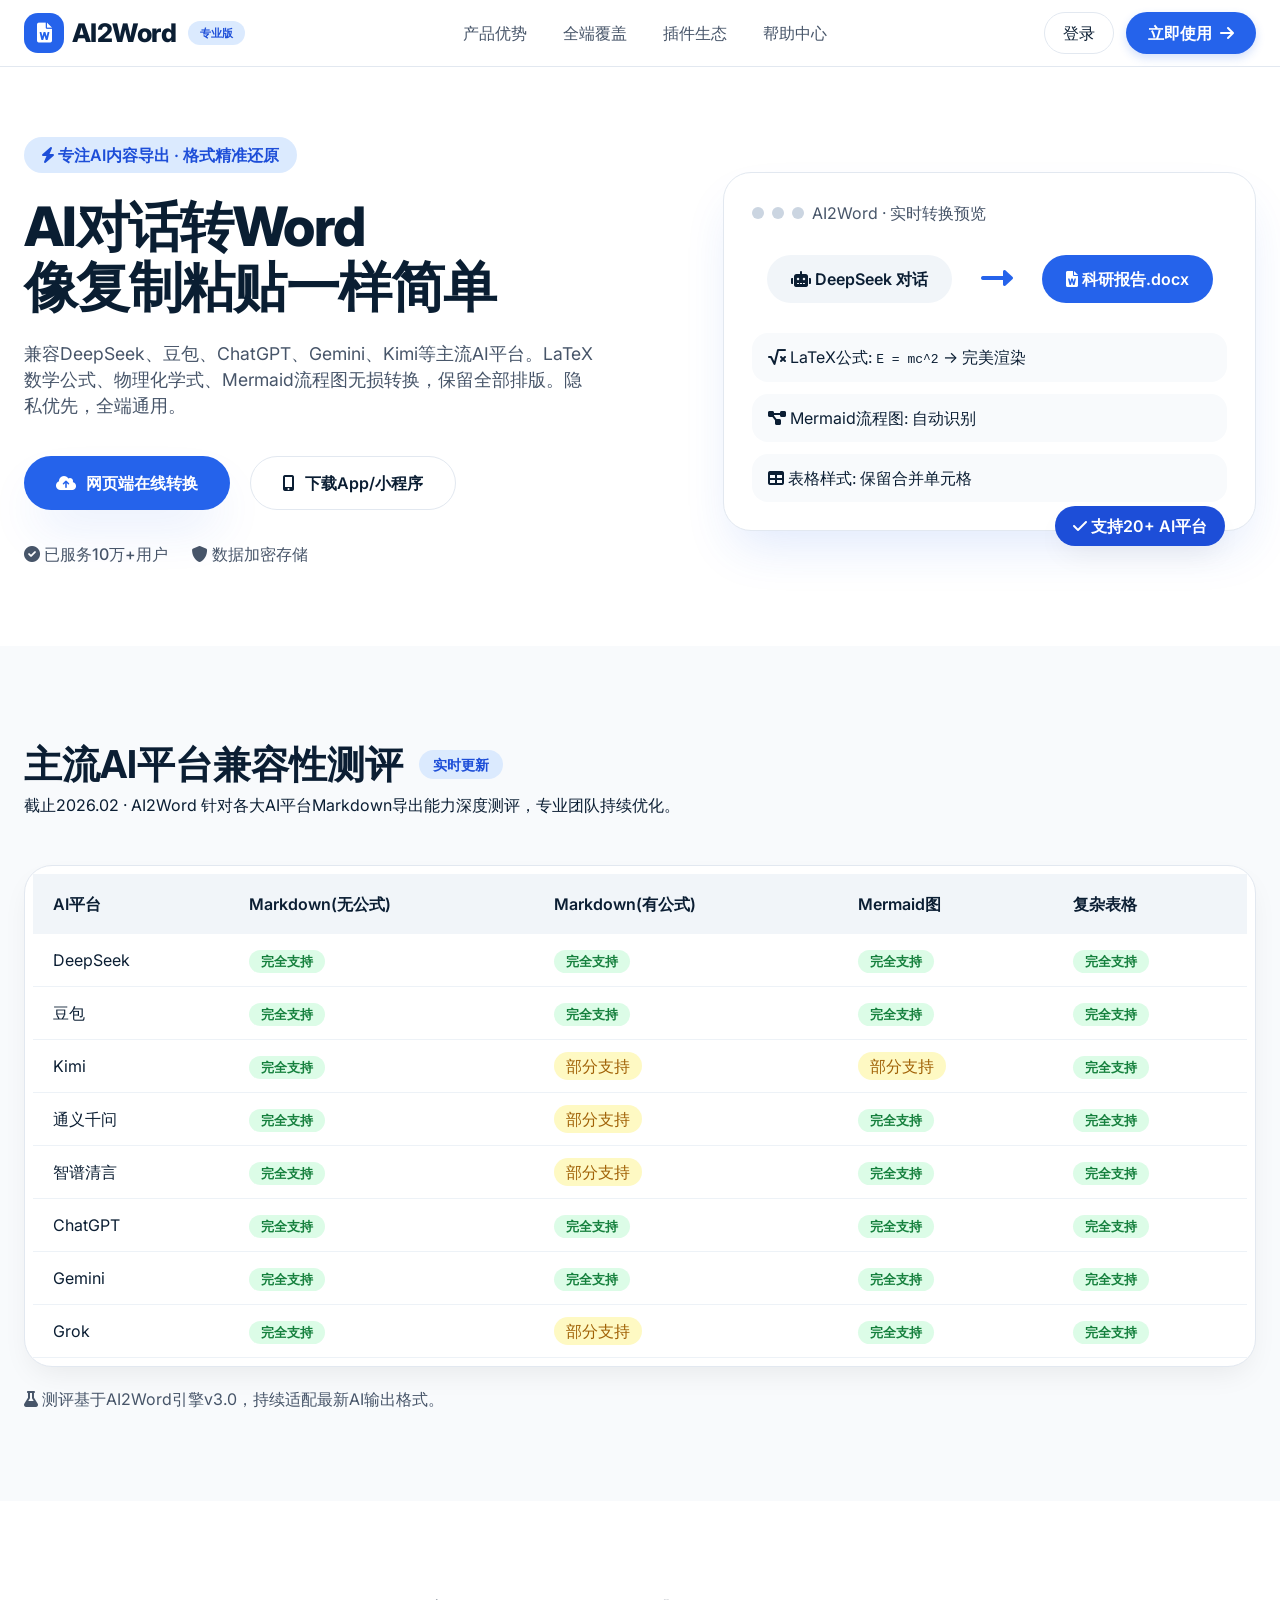
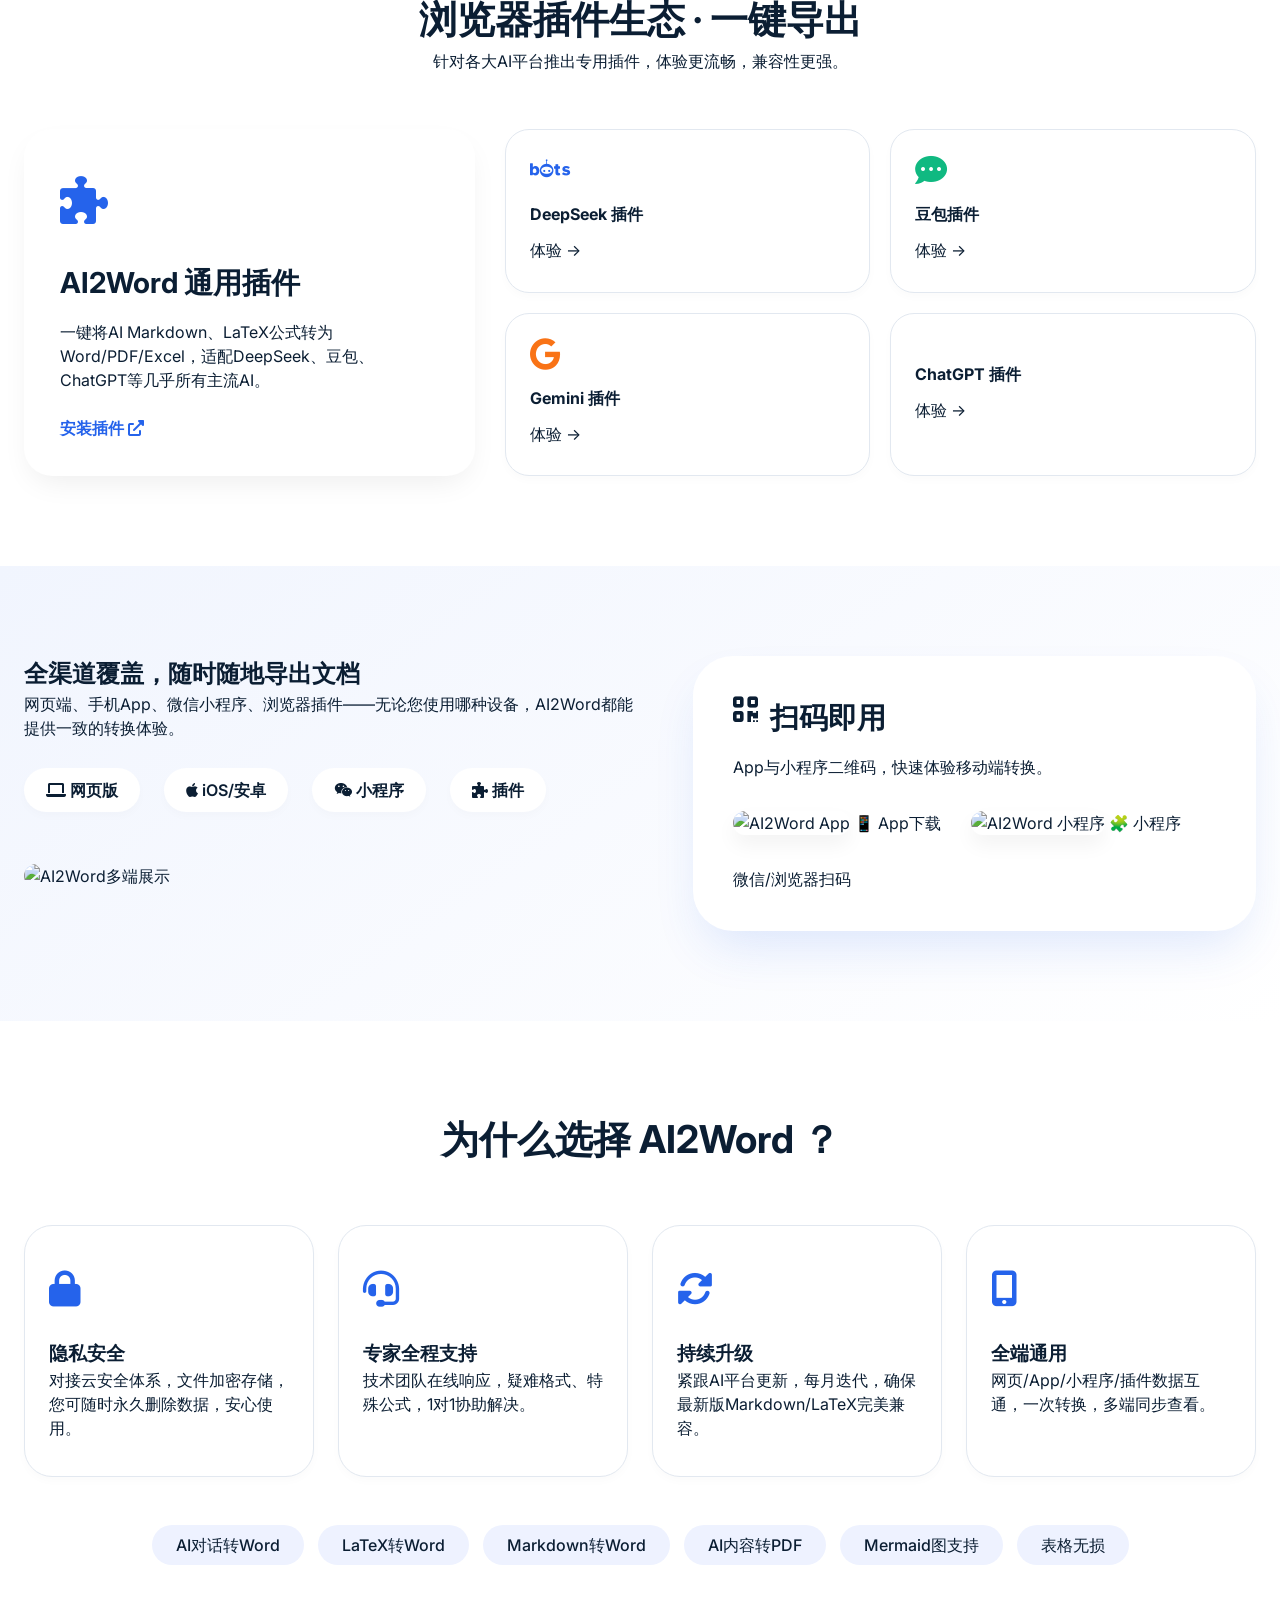
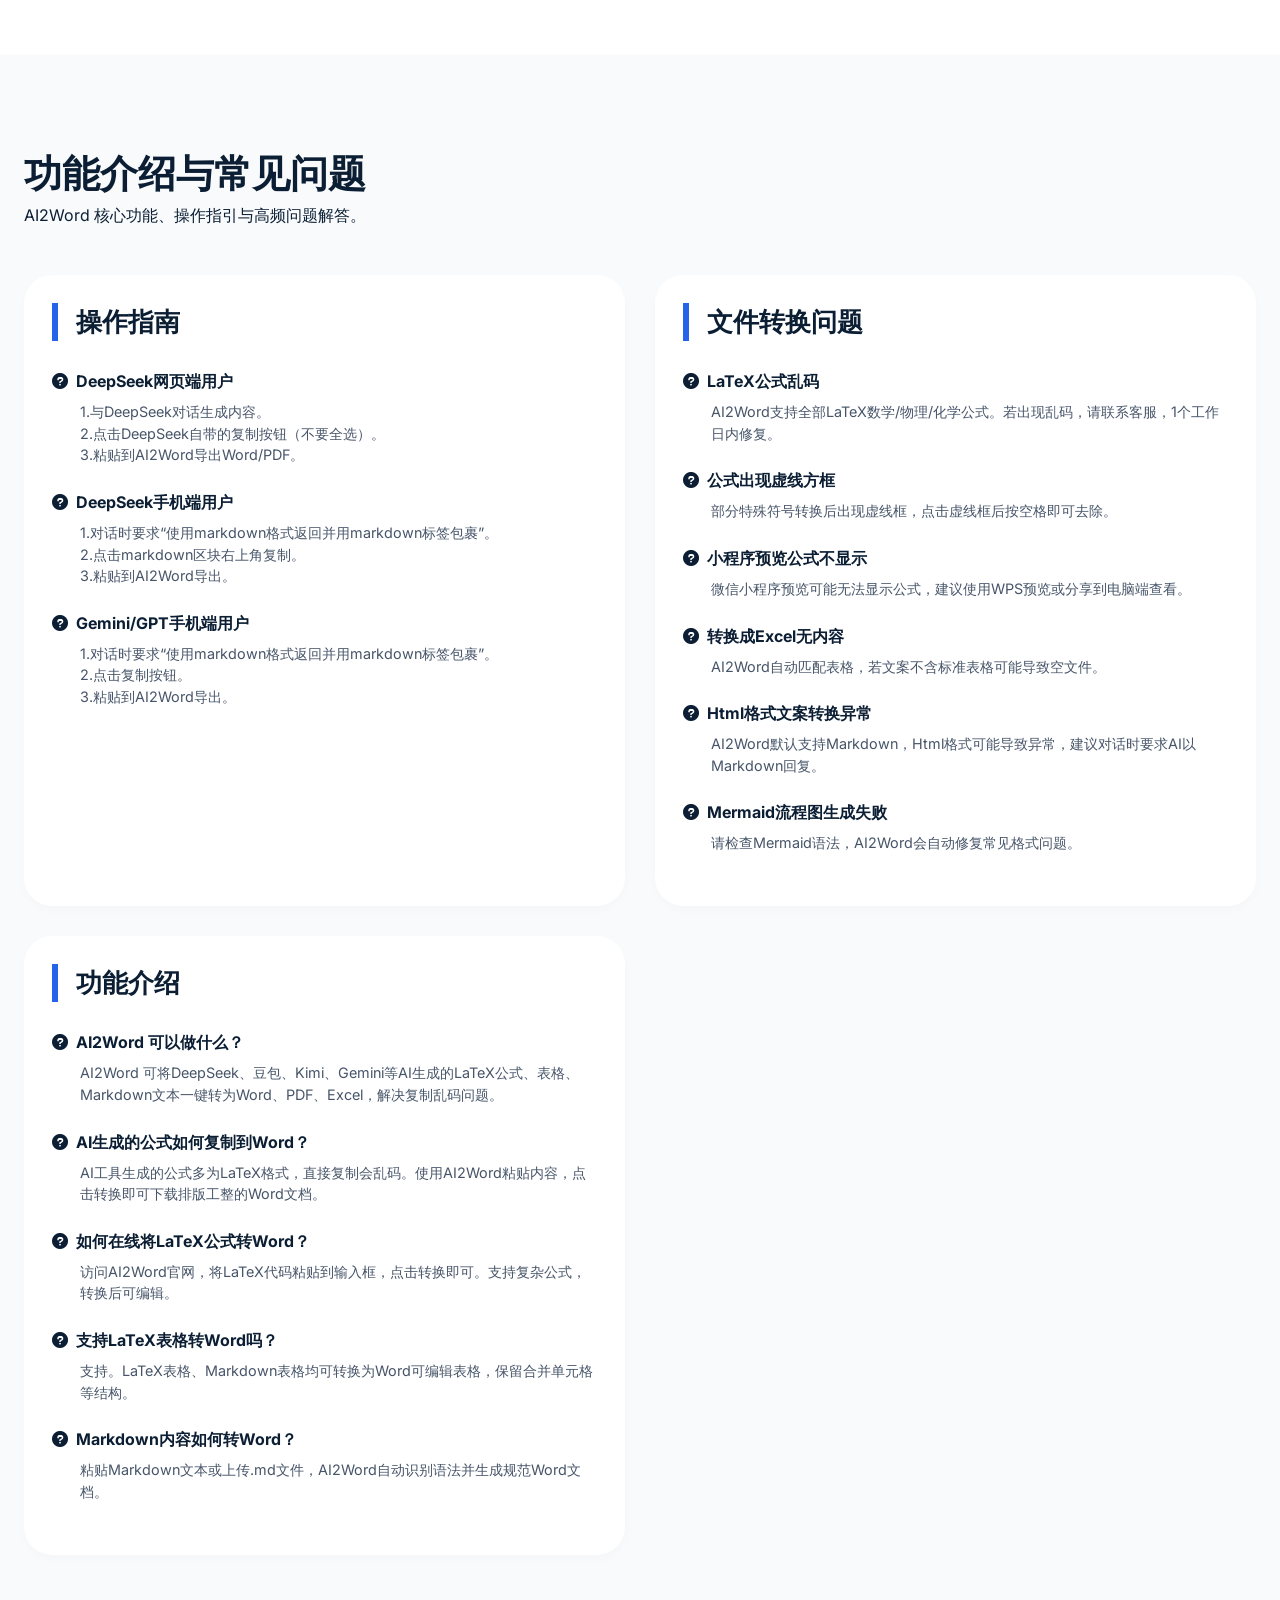
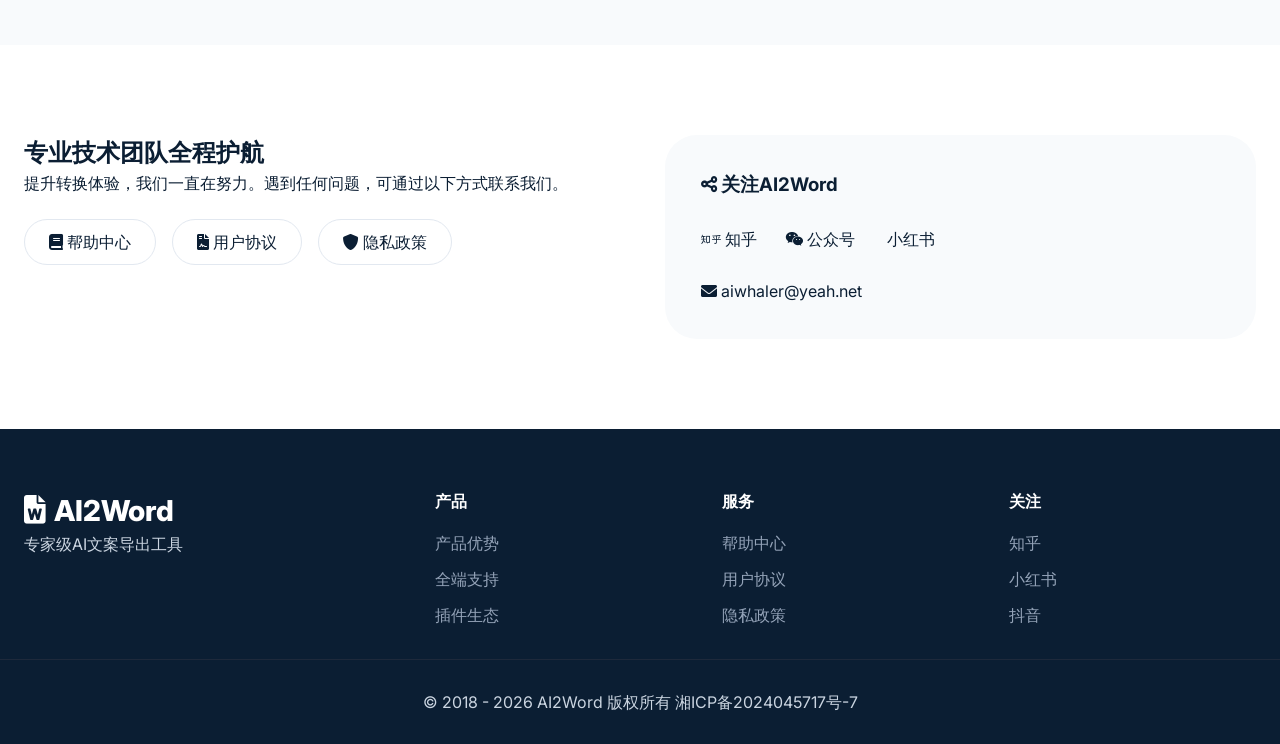
==== commit b2dd4bd0: "1" ====
--- a/index.html
+++ b/index.html
@@ -1,416 +1,332 @@
 <!DOCTYPE html>
 <html lang="zh-CN">
-
 <head>
   <meta charset="UTF-8" />
   <meta name="viewport" content="width=device-width, initial-scale=1.0, viewport-fit=cover" />
-
-  <meta property="og:title" content="AI转换助手 - AI对话转Word">
-  <meta property="og:description"
-    content="AI对话转Word、Markdown转Word、LaTeX转Word一站完成。兼容DeepSeek、Kimi、千问、豆包、ChatGPT、Gemini、Grok等主流AI平台，支持LaTeX公式和Mermaid图。 隐私安全，全端通用，专家级技术团队全程支持，最专业的AI对话导出工具。">
-  <meta property="og:site_name" content="AI转换助手">
-  <meta property="og:url" content="https://www.aitoword.chat/">
-  <meta property="og:type" content="website">
-  <meta property="og:locale" content="zh_CN">
-
-  <meta name="keywords" content="AI对话转Word,LaTeX转Word,Markdown转Word,兼容主流AI平台,Markdown转Excel,AI内容转Word,AI内容转PDF">
-  <link rel="canonical" href="https://www.aitoword.chat/">
-
-  <title>AI转换助手 - AI对话转Word | LaTeX公式转Word | Markdown转Word</title>
-  <meta name="description"
-    content="AI对话转Word、Markdown转Word、LaTeX转Word一站完成。兼容DeepSeek、Kimi、千问、豆包、ChatGPT、Gemini、Grok等主流AI平台，支持LaTeX公式和Mermaid图。 隐私安全，全端通用，专家级技术团队全程支持，最专业的AI对话导出工具。" />
-  <link rel="icon"
-    href="https://7365-seekservice-9gkeeztlfcb2a6d4-1301441002.tcb.qcloud.la/docxai-logo-3.png?sign=53048c33e478b4bd6f70a441f5f65bfc&t=1774510155" />
-  <link rel="apple-touch-icon"
-    href="https://7365-seekservice-9gkeeztlfcb2a6d4-1301441002.tcb.qcloud.la/docxai-logo-3.png?sign=53048c33e478b4bd6f70a441f5f65bfc&t=1774510155" />
+  <meta property="og:title" content="AI2Word - AI对话转Word专家" />
+  <meta property="og:description" content="AI2Word —— 专注AI对话转Word、Markdown转Word、LaTeX转Word。兼容DeepSeek、豆包、ChatGPT、Gemini等主流AI，公式/Mermaid图完美保留。隐私安全，全端通用。" />
+  <meta property="og:site_name" content="AI2Word" />
+  <meta property="og:url" content="https://www.ai2word.chat/" />
+  <meta property="og:type" content="website" />
+  <meta property="og:locale" content="zh_CN" />
+  <meta name="keywords" content="AI2Word,AI对话转Word,LaTeX转Word,Markdown转Word,AI内容转PDF,AI导出Word" />
+  <link rel="canonical" href="https://www.ai2word.chat/" />
+  <title>AI2Word · AI对话转Word | LaTeX公式转Word | Markdown一键导出</title>
+  <meta name="description" content="AI2Word —— 将DeepSeek、豆包、ChatGPT、Kimi等AI生成的对话、LaTeX公式、Mermaid图完美转为Word/PDF/Excel。隐私安全，多端支持，专家级转换体验。" />
+  <!-- 字体与图标库 -->
   <link rel="preconnect" href="https://fonts.googleapis.com" />
   <link rel="preconnect" href="https://fonts.gstatic.com" crossorigin />
-  <link
-    href="https://fonts.googleapis.com/css2?family=Inter:opsz,wght@14..32,300;14..32,400;14..32,500;14..32,600;14..32,700;14..32,800&family=Space+Grotesk:wght@400;500;600;700&display=swap"
-    rel="stylesheet" />
+  <link href="https://fonts.googleapis.com/css2?family=Inter:opsz,wght@14..32,400;14..32,500;14..32,600;14..32,700;14..32,800&display=swap" rel="stylesheet" />
+  <link rel="stylesheet" href="https://cdnjs.cloudflare.com/ajax/libs/font-awesome/6.0.0-beta3/css/all.min.css" />
   <link rel="stylesheet" href="styles.css" />
+  <!-- 简单favicon (文字模拟) -->
+  <link rel="icon" href="data:image/svg+xml,%3Csvg xmlns='http://www.w3.org/2000/svg' viewBox='0 0 100 100'%3E%3Crect width='100' height='100' rx='20' fill='%232563eb'/%3E%3Ctext x='50' y='68' font-size='48' text-anchor='middle' fill='white' font-family='Arial' font-weight='bold'%3EA2%3C/text%3E%3C/svg%3E" />
 </head>
-
 <body>
-
-  <!-- 全新设计的头部：毛玻璃+精致边框 -->
+  <!-- 全新头部：双行布局 + 轻量模糊 -->
   <header class="site-header">
-    <div class="container header-inner">
-      <div class="brand">
-        <img
-          src="https://7365-seekservice-9gkeeztlfcb2a6d4-1301441002.tcb.qcloud.la/web_res/logo-2026-04-01-006.png?sign=7559bf7e9a6dcdb996e9ed793d5d4d61&t=1775034574"
-          alt="AI转换助手" />
-      </div>
-      <nav class="nav-links">
+    <div class="container header-container">
+      <div class="brand-area">
+        <a href="#" class="logo-link">
+          <div class="logo-icon"><i class="fas fa-file-word"></i></div>
+          <span class="logo-text">AI2Word</span>
+        </a>
+        <span class="badge-experimental">专业版</span>
+      </div>
+      <nav class="main-nav">
         <a href="#features">产品优势</a>
-        <a href="#platforms">全端通用</a>
-        <a href="#plugins">浏览器插件</a>
+        <a href="#platforms">全端覆盖</a>
+        <a href="#plugins">插件生态</a>
         <a href="#support">帮助中心</a>
       </nav>
-      <a class="btn-primary" href="https://www.aiwhaler.com/" target="_blank" rel="noreferrer">立即使用</a>
+      <div class="header-actions">
+        <a href="https://www.aiwhaler.com/" class="btn-header-outline" target="_blank" rel="noreferrer">登录</a>
+        <a href="https://www.aiwhaler.com/" class="btn-header-primary" target="_blank" rel="noreferrer">立即使用 <i class="fas fa-arrow-right"></i></a>
+      </div>
     </div>
   </header>
 
   <main>
-    <!-- Hero 区域：全新不对称网格 + 浮动装饰元素 -->
-    <section class="hero">
-      <div class="container hero-wrapper">
-        <div class="hero-content">
-          <span class="badge-glow">✨ AI转换助手 - 最专业的AI对话导出工具</span>
-          <h1 class="hero-title">AI 对话一键导出<br>Word、PDF、Excel文档</h1>
-          <p class="hero-description">
-            兼容DeepSeek、豆包、ChatGPT、Gemini等主流AI平台，支持LaTeX数学公式、物理公式、化学方程式、Mermaid流程图，完整保留格式排版，快速导出Word、PDF、Excel文档，隐私安全，全端通用，专家级技术团队全程支持
-          </p>
-          <div class="hero-buttons">
-            <a class="btn-primary btn-large" href="https://www.aiwhaler.com/" target="_blank"
-              rel="noreferrer">网页端在线使用</a>
-            <a class="btn-outline" href="#download">下载 App</a>
-            <a class="btn-ghost" href="#plugins">安装插件</a>
-          </div>
-        </div>
-        <div class="hero-visual">
-          <div class="floating-card">
-            <img class="feature-preview" src="images/lowcode-2451411.png" alt="AI转换助手交付能力展示" />
-            <div class="feature-stack">
-              <div class="stack-row">
-                <div class="stack-icon">📄</div>
-                <div><strong>AI对话转Word</strong><span>一键导出，内容精准，排版工整</span></div>
-              </div>
-              <div class="stack-row">
-                <div class="stack-icon">📐</div>
-                <div><strong>支持LaTeX公式</strong><span>数学公式·物理公式·化学方程式</span></div>
-              </div>
-              <div class="stack-row">
-                <div class="stack-icon">🌐</div>
-                <div><strong>全端通用</strong><span>在线网页/App/微信小程序/浏览器插件</span></div>
-              </div>
-            </div>
-          </div>
-        </div>
-      </div>
-    </section>
-
-    <!-- 兼容性测评 全新卡片式表格 -->
-    <section id="compatibility" class="section section-light">
+    <!-- HERO · 全新错层设计：左边文字 + 右边交互卡片 -->
+    <section class="hero-new">
+      <div class="container hero-grid">
+        <div class="hero-text">
+          <div class="hero-chip"><i class="fas fa-bolt"></i> 专注AI内容导出 · 格式精准还原</div>
+          <h1 class="hero-headline">AI对话转Word<br>像复制粘贴一样简单</h1>
+          <p class="hero-sub">兼容DeepSeek、豆包、ChatGPT、Gemini、Kimi等主流AI平台。LaTeX数学公式、物理化学式、Mermaid流程图无损转换，保留全部排版。隐私优先，全端通用。</p>
+          <div class="hero-actions">
+            <a href="https://www.aiwhaler.com/" class="btn-primary-large" target="_blank" rel="noreferrer"><i class="fas fa-cloud-upload-alt"></i> 网页端在线转换</a>
+            <a href="#download" class="btn-outline-large"><i class="fas fa-mobile-alt"></i> 下载App/小程序</a>
+          </div>
+          <div class="trust-badge">
+            <span><i class="fas fa-check-circle"></i> 已服务10万+用户</span>
+            <span><i class="fas fa-shield-alt"></i> 数据加密存储</span>
+          </div>
+        </div>
+        <div class="hero-visual-card">
+          <div class="conversion-preview">
+            <div class="preview-header">
+              <span class="preview-dot"></span>
+              <span class="preview-dot"></span>
+              <span class="preview-dot"></span>
+              <span>AI2Word · 实时转换预览</span>
+            </div>
+            <div class="preview-body">
+              <div class="file-badge"><i class="fas fa-robot"></i> DeepSeek 对话</div>
+              <div class="arrow-animation"><i class="fas fa-long-arrow-alt-right"></i></div>
+              <div class="file-badge word-badge"><i class="fas fa-file-word"></i> 科研报告.docx</div>
+            </div>
+            <div class="preview-detail">
+              <div class="detail-item"><i class="fas fa-square-root-alt"></i> LaTeX公式: <code>E = mc^2</code> → 完美渲染</div>
+              <div class="detail-item"><i class="fas fa-project-diagram"></i> Mermaid流程图: 自动识别</div>
+              <div class="detail-item"><i class="fas fa-table"></i> 表格样式: 保留合并单元格</div>
+            </div>
+          </div>
+          <!-- 装饰浮动 -->
+          <div class="float-badge"><i class="fas fa-check"></i> 支持20+ AI平台</div>
+        </div>
+      </div>
+    </section>
+
+    <!-- 兼容性测评 · 全新卡片表格 (蓝白风格) -->
+    <section id="compatibility" class="section-spacing bg-soft-gray">
       <div class="container">
-        <div class="section-header">
-          <h2>主流AI平台兼容性测评</h2>
-          <p>截止2026年02月02日，AI转换助手 对各大主流 AI 平台的 Markdown 转 Word 能力测评</p>
-        </div>
-        <div class="glass-table">
-          <div class="table-responsive">
-            <table class="modern-table">
-              <thead>
-                <tr>
-                  <th>AI平台</th>
-                  <th>Markdown(无公式)</th>
-                  <th>Markdown(有公式)</th>
-                  <th>Markdown(有Mermaid图)</th>
-                  <th>Markdown(无Mermaid图)</th>
-                </tr>
-              </thead>
-              <tbody>
-                <tr>
-                  <td>DeepSeek</td>
-                  <td>完全支持</td>
-                  <td>完全支持</td>
-                  <td>完全支持</td>
-                  <td>完全支持</td>
-                </tr>
-                <tr>
-                  <td>豆包</td>
-                  <td>完全支持</td>
-                  <td>完全支持</td>
-                  <td>完全支持</td>
-                  <td>完全支持</td>
-                </tr>
-                <tr>
-                  <td>Kimi</td>
-                  <td>完全支持</td>
-                  <td>部分支持</td>
-                  <td>部分支持</td>
-                  <td>完全支持</td>
-                </tr>
-                <tr>
-                  <td>通义千问</td>
-                  <td>完全支持</td>
-                  <td>部分支持</td>
-                  <td>完全支持</td>
-                  <td>完全支持</td>
-                </tr>
-                <tr>
-                  <td>智谱清言</td>
-                  <td>完全支持</td>
-                  <td>部分支持</td>
-                  <td>完全支持</td>
-                  <td>完全支持</td>
-                </tr>
-                <tr>
-                  <td>ChatGPT</td>
-                  <td>完全支持</td>
-                  <td>完全支持</td>
-                  <td>完全支持</td>
-                  <td>完全支持</td>
-                </tr>
-                <tr>
-                  <td>Gemini</td>
-                  <td>完全支持</td>
-                  <td>完全支持</td>
-                  <td>完全支持</td>
-                  <td>完全支持</td>
-                </tr>
-                <tr>
-                  <td>Grok</td>
-                  <td>完全支持</td>
-                  <td>部分支持</td>
-                  <td>完全支持</td>
-                  <td>完全支持</td>
-                </tr>
-              </tbody>
-            </table>
-          </div>
-        </div>
-      </div>
-    </section>
-
-    <!-- 插件生态 卡片全新布局 + 悬浮动效 -->
-    <section id="plugins" class="section">
+        <div class="section-header-left">
+          <h2>主流AI平台兼容性测评 <span class="highlight-badge">实时更新</span></h2>
+          <p>截止2026.02 · AI2Word 针对各大AI平台Markdown导出能力深度测评，专业团队持续优化。</p>
+        </div>
+        <div class="table-wrapper-modern">
+          <table class="compatibility-table">
+            <thead>
+              <tr><th>AI平台</th><th>Markdown(无公式)</th><th>Markdown(有公式)</th><th>Mermaid图</th><th>复杂表格</th></tr>
+            </thead>
+            <tbody>
+              <tr><td>DeepSeek</td><td><span class="badge-full">完全支持</span></td><td><span class="badge-full">完全支持</span></td><td><span class="badge-full">完全支持</span></td><td><span class="badge-full">完全支持</span></td></tr>
+              <tr><td>豆包</td><td><span class="badge-full">完全支持</span></td><td><span class="badge-full">完全支持</span></td><td><span class="badge-full">完全支持</span></td><td><span class="badge-full">完全支持</span></td></tr>
+              <tr><td>Kimi</td><td><span class="badge-full">完全支持</span></td><td><span class="badge-partial">部分支持</span></td><td><span class="badge-partial">部分支持</span></td><td><span class="badge-full">完全支持</span></td></tr>
+              <tr><td>通义千问</td><td><span class="badge-full">完全支持</span></td><td><span class="badge-partial">部分支持</span></td><td><span class="badge-full">完全支持</span></td><td><span class="badge-full">完全支持</span></td></tr>
+              <tr><td>智谱清言</td><td><span class="badge-full">完全支持</span></td><td><span class="badge-partial">部分支持</span></td><td><span class="badge-full">完全支持</span></td><td><span class="badge-full">完全支持</span></td></tr>
+              <tr><td>ChatGPT</td><td><span class="badge-full">完全支持</span></td><td><span class="badge-full">完全支持</span></td><td><span class="badge-full">完全支持</span></td><td><span class="badge-full">完全支持</span></td></tr>
+              <tr><td>Gemini</td><td><span class="badge-full">完全支持</span></td><td><span class="badge-full">完全支持</span></td><td><span class="badge-full">完全支持</span></td><td><span class="badge-full">完全支持</span></td></tr>
+              <tr><td>Grok</td><td><span class="badge-full">完全支持</span></td><td><span class="badge-partial">部分支持</span></td><td><span class="badge-full">完全支持</span></td><td><span class="badge-full">完全支持</span></td></tr>
+            </tbody>
+          </table>
+        </div>
+        <p class="table-note"><i class="fas fa-flask"></i> 测评基于AI2Word引擎v3.0，持续适配最新AI输出格式。</p>
+      </div>
+    </section>
+
+    <!-- 插件生态 · 横向滚动卡片 + 全新布局 -->
+    <section id="plugins" class="section-spacing">
       <div class="container">
-        <div class="section-header">
-          <h2>浏览器插件生态</h2>
-          <p>AI转换助手针对各大主流 AI 平台推出了专用插件，服务更专业，兼容性更强</p>
-        </div>
-        <div class="plugin-card-new">
-          <div class="plugin-icon"><img src="images/ai2word-logo.png" alt="DeepSeek 插件 Logo" /></div>
-          <h3>通用版插件</h3>
-          <p>一键将AI生成的 Markdown 内容和 Latex 公式导出为 Word、PDF、Excel 文档，支持 DeepSeek、豆包、ChatGPT、Gemini 等主流AI平台</p>
-          <a href="https://www.aiwhaler.com/plugin/" target="_blank" rel="noreferrer">立即体验 →</a>
-        </div>
-        <div class="plugin-grid">
-          <div class="plugin-card-new">
-            <div class="plugin-icon"><img
-                src="https://seekservice-9gkeeztlfcb2a6d4-1301441002.tcloudbaseapp.com/resources/2025-12/lowcode-2411744"
-                alt="DeepSeek 插件 Logo" /></div>
-            <h3>DeepSeek 插件</h3>
-            <p>AI对话一键转文档</p>
-            <a href="https://deepseek.aiwhaler.com/" target="_blank" rel="noreferrer">立即体验 →</a>
-          </div>
-          <div class="plugin-card-new">
-            <div class="plugin-icon"><img
-                src="https://seekservice-9gkeeztlfcb2a6d4-1301441002.tcloudbaseapp.com/resources/2025-12/lowcode-2411736"
-                alt="豆包插件 Logo" /></div>
-            <h3>豆包插件</h3>
-            <p>LaTeX公式不乱码</p>
-            <a href="https://doubao.aiwhaler.com/" target="_blank" rel="noreferrer">立即体验 →</a>
-          </div>
-          <div class="plugin-card-new">
-            <div class="plugin-icon"><img
-                src="https://seekservice-9gkeeztlfcb2a6d4-1301441002.tcloudbaseapp.com/resources/2026-01/lowcode-2421671"
-                alt="Gemini 插件 Logo" /></div>
-            <h3>Gemini 插件</h3>
-            <p>支持各种复杂Mermaid图</p>
-            <a href="https://gemini.aiwhaler.com/" target="_blank" rel="noreferrer">立即体验 →</a>
-          </div>
-          <div class="plugin-card-new">
-            <div class="plugin-icon"><img
-                src="https://seekservice-9gkeeztlfcb2a6d4-1301441002.tcloudbaseapp.com/resources/2026-01/lowcode-2421670"
-                alt="ChatGPT 插件 Logo" /></div>
-            <h3>ChatGPT 插件</h3>
-            <p>全程支持，数据安全</p>
-            <a href="https://chatgpt.aiwhaler.com/" target="_blank" rel="noreferrer">立即体验 →</a>
-          </div>
-        </div>
-      </div>
-    </section>
-
-    <!-- 多端支持 + 二维码 全新左右布局，视觉重构 -->
-    <section id="platforms" class="section section-gradient-alt">
-      <div class="container platforms-modern">
-        <div class="platforms-info">
+        <div class="section-header-center">
+          <h2>浏览器插件生态 · 一键导出</h2>
+          <p>针对各大AI平台推出专用插件，体验更流畅，兼容性更强。</p>
+        </div>
+        <div class="plugin-showcase">
+          <div class="plugin-featured">
+            <div class="plugin-icon-large"><i class="fas fa-puzzle-piece"></i></div>
+            <h3>AI2Word 通用插件</h3>
+            <p>一键将AI Markdown、LaTeX公式转为Word/PDF/Excel，适配DeepSeek、豆包、ChatGPT等几乎所有主流AI。</p>
+            <a href="https://www.aiwhaler.com/plugin/" class="plugin-link" target="_blank">安装插件 <i class="fas fa-external-link-alt"></i></a>
+          </div>
+          <div class="plugin-mini-grid">
+            <div class="plugin-mini-card">
+              <i class="fab fa-bots" style="color:#2563eb"></i>
+              <span>DeepSeek 插件</span>
+              <a href="https://deepseek.aiwhaler.com/" target="_blank">体验 →</a>
+            </div>
+            <div class="plugin-mini-card">
+              <i class="fas fa-comment-dots" style="color:#10b981"></i>
+              <span>豆包插件</span>
+              <a href="https://doubao.aiwhaler.com/" target="_blank">体验 →</a>
+            </div>
+            <div class="plugin-mini-card">
+              <i class="fab fa-google" style="color:#f97316"></i>
+              <span>Gemini 插件</span>
+              <a href="https://gemini.aiwhaler.com/" target="_blank">体验 →</a>
+            </div>
+            <div class="plugin-mini-card">
+              <i class="fab fa-openai" style="color:#10a37f"></i>
+              <span>ChatGPT 插件</span>
+              <a href="https://chatgpt.aiwhaler.com/" target="_blank">体验 →</a>
+            </div>
+          </div>
+        </div>
+      </div>
+    </section>
+
+    <!-- 全端支持 + 二维码 · 左右交错布局 -->
+    <section id="platforms" class="section-spacing bg-gradient-light">
+      <div class="container platforms-dual">
+        <div class="platforms-content">
           <h2>全渠道覆盖，随时随地导出文档</h2>
-          <p>网页、App、小程序与浏览器插件全覆盖，为不同使用场景提供一致体验。</p>
-          <img class="feature-preview" src="images/lowcode-2451410.png" alt="AI转换助手交付能力展示" />
-        </div>
-        <div id="download" class="qr-modern">
-          <div class="qr-title">扫码使用</div>
-          <p>App 与小程序二维码快速获取。</p>
-          <div class="qr-dual">
-            <div class="qr-item"><img
-                src="https://seekservice-9gkeeztlfcb2a6d4-1301441002.tcloudbaseapp.com/resources/2026-01/lowcode-2421725"
-                alt="AI转换助手App二维码" /><span>App 下载</span></div>
-            <div class="qr-item"><img
-                src="https://seekservice-9gkeeztlfcb2a6d4-1301441002.tcloudbaseapp.com/resources/2025-12/lowcode-2403874"
-                alt="AI转换助手小程序二维码" /><span>小程序</span></div>
-          </div>
-        </div>
-      </div>
-    </section>
-
-    <!-- 产品优势 全新卡片与关键词标签整合 -->
-    <section id="features" class="section">
+          <p class="platforms-desc">网页端、手机App、微信小程序、浏览器插件——无论您使用哪种设备，AI2Word都能提供一致的转换体验。</p>
+          <div class="platform-icons">
+            <div class="pf-item"><i class="fas fa-laptop"></i> 网页版</div>
+            <div class="pf-item"><i class="fab fa-apple"></i> iOS/安卓</div>
+            <div class="pf-item"><i class="fab fa-weixin"></i> 小程序</div>
+            <div class="pf-item"><i class="fas fa-puzzle-piece"></i> 插件</div>
+          </div>
+          <img class="platform-mockup" src="https://7365-seekservice-9gkeeztlfcb2a6d4-1301441002.tcb.qcloud.la/web_res/logo-2026-04-01-006.png?sign=7559bf7e9a6dcdb996e9ed793d5d4d61&t=1775034574" alt="AI2Word多端展示" style="max-width:80%; border-radius:24px; margin-top:24px;" />
+        </div>
+        <div id="download" class="qr-panel-new">
+          <div class="qr-header">
+            <i class="fas fa-qrcode"></i>
+            <span>扫码即用</span>
+          </div>
+          <p>App与小程序二维码，快速体验移动端转换。</p>
+          <div class="qr-duo">
+            <div class="qr-block">
+              <img src="https://seekservice-9gkeeztlfcb2a6d4-1301441002.tcloudbaseapp.com/resources/2026-01/lowcode-2421725" alt="AI2Word App" />
+              <span>📱 App下载</span>
+            </div>
+            <div class="qr-block">
+              <img src="https://seekservice-9gkeeztlfcb2a6d4-1301441002.tcloudbaseapp.com/resources/2025-12/lowcode-2403874" alt="AI2Word 小程序" />
+              <span>🧩 小程序</span>
+            </div>
+          </div>
+          <div class="qr-footer-note">微信/浏览器扫码</div>
+        </div>
+      </div>
+    </section>
+
+    <!-- 产品优势 · 带图标与描述，全新排列 -->
+    <section id="features" class="section-spacing">
       <div class="container">
-        <div class="section-header">
-          <h2>为什么选择 AI转换助手？</h2>
-        </div>
-        <div class="features-grid">
-          <div class="feature-item">
-            <div class="feature-icon"><img
-                src="https://seekservice-9gkeeztlfcb2a6d4-1301441002.tcloudbaseapp.com/resources/2026-02/lowcode-2424003"
-                alt="数据安全" /></div>
+        <div class="section-header-center">
+          <h2>为什么选择 AI2Word ？</h2>
+        </div>
+        <div class="benefits-grid">
+          <div class="benefit-card">
+            <div class="benefit-icon"><i class="fas fa-lock"></i></div>
             <h3>隐私安全</h3>
-            <p>对接云数据安全系统，全面保障您的信息隐私与数据安全。</p>
-          </div>
-          <div class="feature-item">
-            <div class="feature-icon"><img
-                src="https://seekservice-9gkeeztlfcb2a6d4-1301441002.tcloudbaseapp.com/resources/2026-02/lowcode-2424006"
-                alt="全程支持" /></div>
-            <h3>全程支持</h3>
-            <p>专家级技术团队全程在线支持，随时解决您的疑难问题。</p>
-          </div>
-          <div class="feature-item">
-            <div class="feature-icon"><img
-                src="https://seekservice-9gkeeztlfcb2a6d4-1301441002.tcloudbaseapp.com/resources/2026-02/lowcode-2424004"
-                alt="持续升级" /></div>
+            <p>对接云安全体系，文件加密存储，您可随时永久删除数据，安心使用。</p>
+          </div>
+          <div class="benefit-card">
+            <div class="benefit-icon"><i class="fas fa-headset"></i></div>
+            <h3>专家全程支持</h3>
+            <p>技术团队在线响应，疑难格式、特殊公式，1对1协助解决。</p>
+          </div>
+          <div class="benefit-card">
+            <div class="benefit-icon"><i class="fas fa-sync-alt"></i></div>
             <h3>持续升级</h3>
-            <p>专业研发团队持续迭代产品功能，不断提升产品的兼容性。</p>
-          </div>
-          <div class="feature-item">
-            <div class="feature-icon"><img
-                src="https://seekservice-9gkeeztlfcb2a6d4-1301441002.tcloudbaseapp.com/resources/2026-02/lowcode-2424005"
-                alt="多端通用" /></div>
-            <h3>多端通用</h3>
-            <p>在线网页、App、小程序、浏览器插件通用，满足您对不同场景使用需求。</p>
-          </div>
-        </div>
-        <div class="keyword-cloud">
-          <span class="keyword">AI对话转Word</span><span class="keyword">LaTeX转Word</span><span
-            class="keyword">Markdown转Word</span><span class="keyword">兼容主流AI平台</span><span
-            class="keyword">Markdown转Excel</span><span class="keyword">AI内容转Word</span><span
-            class="keyword">AI内容转PDF</span>
-        </div>
-      </div>
-    </section>
-
-    <!-- FAQ 模块 全新折叠面板风格 (内容完全一致) -->
-    <section id="faq" class="section section-faq">
+            <p>紧跟AI平台更新，每月迭代，确保最新版Markdown/LaTeX完美兼容。</p>
+          </div>
+          <div class="benefit-card">
+            <div class="benefit-icon"><i class="fas fa-mobile-alt"></i></div>
+            <h3>全端通用</h3>
+            <p>网页/App/小程序/插件数据互通，一次转换，多端同步查看。</p>
+          </div>
+        </div>
+        <div class="keyword-strip">
+          <span>AI对话转Word</span><span>LaTeX转Word</span><span>Markdown转Word</span><span>AI内容转PDF</span><span>Mermaid图支持</span><span>表格无损</span>
+        </div>
+      </div>
+    </section>
+
+    <!-- FAQ · 全新双栏卡片设计 (内容保留原意) -->
+    <section id="faq" class="section-spacing bg-soft-gray">
       <div class="container">
-        <div class="section-header">
+        <div class="section-header-left">
           <h2>功能介绍与常见问题</h2>
-          <p>AI转换助手 的主要功能、操作指南、以及您在使用过程中常见的问题，这里都有详细解答</p>
-        </div>
-        <div id="faq-accordion" class="faq-accordion-container"></div>
-      </div>
-    </section>
-
-    <!-- 支持团队 全新双栏 -->
-    <section id="support" class="section support-new">
-      <div class="container support-flex">
-        <div class="support-left">
-          <h2>专业技术团队全程支持</h2>
-          <p>专业技术团队为您全程护航，不断提升您的使用体验。</p>
-          <div class="support-actions">
-            <a class="btn-outline-light" href="https://www.aiwhaler.com/help/" target="_blank" rel="noreferrer">帮助中心</a>
-            <a class="btn-outline-light" href="https://www.aiwhaler.com/ua/" target="_blank" rel="noreferrer">用户协议</a>
-            <a class="btn-outline-light" href="https://www.aiwhaler.com/pp/" target="_blank" rel="noreferrer">隐私政策</a>
-          </div>
-        </div>
-        <div class="support-right">
-          <div class="social-card">
-            <h3>关注我们</h3>
-            <p>关注 AI转换助手，获取最前沿的AI资讯</p>
-            <div class="social-icons">
-              <a href="https://www.zhihu.com/people/33-44-73-12-10" target="_blank" rel="noreferrer">知乎</a>
-              <span class="wechat-trigger-new">微信公众号
-                <span class="wechat-qr-popup"><img
-                    src="https://seekservice-9gkeeztlfcb2a6d4-1301441002.tcloudbaseapp.com/resources/2025-12/lowcode-2403880"
-                    alt="公众号二维码" /></span>
-              </span>
-              <a href="https://www.xiaohongshu.com/user/profile/64b5fb93000000000b014f78?xsec_token=YBs9EIHtVuIMv2UWOAIHM7QhzUi7QojCZ7lUKYCObpTHU=&xsec_source=app_share&xhsshare=CopyLink&shareRedId=N0tGMzVLOTw2NzUyOTgwNjY0OTc5R0g7&apptime=1759463311&share_id=caa6c636cc1f49269fd532deb81e2d7a"
-                target="_blank" rel="noreferrer">小红书</a>
-            </div>
-            <div class="contact-email"><span>联系邮箱</span><strong>aiwhaler@yeah.net</strong></div>
-          </div>
+          <p>AI2Word 核心功能、操作指引与高频问题解答。</p>
+        </div>
+        <div id="faq-modern-container" class="faq-modern-grid"></div>
+      </div>
+    </section>
+
+    <!-- 支持团队 + 社交 -->
+    <section id="support" class="section-spacing">
+      <div class="container support-split">
+        <div class="support-info">
+          <h2>专业技术团队全程护航</h2>
+          <p>提升转换体验，我们一直在努力。遇到任何问题，可通过以下方式联系我们。</p>
+          <div class="support-links-group">
+            <a href="https://www.aiwhaler.com/help/" class="support-link-btn" target="_blank"><i class="fas fa-book"></i> 帮助中心</a>
+            <a href="https://www.aiwhaler.com/ua/" class="support-link-btn" target="_blank"><i class="fas fa-file-contract"></i> 用户协议</a>
+            <a href="https://www.aiwhaler.com/pp/" class="support-link-btn" target="_blank"><i class="fas fa-shield-alt"></i> 隐私政策</a>
+          </div>
+        </div>
+        <div class="social-connect-card">
+          <h3><i class="fas fa-share-alt"></i> 关注AI2Word</h3>
+          <div class="social-links-row">
+            <a href="https://www.zhihu.com/people/33-44-73-12-10" target="_blank"><i class="fab fa-zhihu"></i> 知乎</a>
+            <span class="wechat-hover-trigger"> <i class="fab fa-weixin"></i> 公众号
+              <span class="wechat-qr-pop"><img src="https://seekservice-9gkeeztlfcb2a6d4-1301441002.tcloudbaseapp.com/resources/2025-12/lowcode-2403880" alt="公众号二维码" /></span>
+            </span>
+            <a href="#" target="_blank"><i class="fab fa-xiaohongshu"></i> 小红书</a>
+          </div>
+          <div class="email-line"><i class="fas fa-envelope"></i> aiwhaler@yeah.net</div>
         </div>
       </div>
     </section>
   </main>
 
-  <footer class="footer">
-    <div class="container footer-inner">
-      <div class="footer-brand"><img
-          src="https://7365-seekservice-9gkeeztlfcb2a6d4-1301441002.tcb.qcloud.la/web_res/logo-2026-04-01-007.png?sign=e9c46b33f7ccac625ccbc00eb0544f15&t=1775035500"
-          alt="AI转换助手" />
-        <p style="font-size: 17px;">专家级的 AI 文案导出工具</p>
-      </div>
-      <div class="footer-links">
-        <h4>产品</h4><a href="#features">产品优势</a><a href="#platforms">全端支持</a><a href="#plugins">插件生态</a>
-      </div>
-      <div class="footer-links">
-        <h4>服务</h4><a href="https://www.aiwhaler.com/help/" target="_blank" rel="noreferrer">帮助中心</a><a
-          href="https://www.aiwhaler.com/ua/" target="_blank" rel="noreferrer">用户协议</a><a
-          href="https://www.aiwhaler.com/pp/" target="_blank" rel="noreferrer">隐私政策</a>
-      </div>
-      <div class="footer-links">
-        <h4>关注我们</h4><a href="https://www.zhihu.com/people/33-44-73-12-10" target="_blank" rel="noreferrer">知乎</a><a
-          href="https://www.xiaohongshu.com/user/profile/64b5fb93000000000b014f78?xsec_token=YBs9EIHtVuIMv2UWOAIHM7QhzUi7QojCZ7lUKYCObpTHU=&xsec_source=app_share&xhsshare=CopyLink&shareRedId=N0tGMzVLOTw2NzUyOTgwNjY0OTc5R0g7&apptime=1759463311&share_id=caa6c636cc1f49269fd532deb81e2d7a"
-          target="_blank" rel="noreferrer">小红书</a><a
-          href="https://www.douyin.com/user/MS4wLjABAAAABp8XqktGdCTIBd9gexYpg2AvXDGUhnJkmkj9J9zhR7GNMPfJEsQixwJRlf9d10Ah"
-          target="_blank" rel="noreferrer">抖音</a>
+  <footer class="footer-new">
+    <div class="container footer-grid">
+      <div class="footer-col">
+        <div class="footer-logo"><i class="fas fa-file-word"></i> AI2Word</div>
+        <p>专家级AI文案导出工具</p>
+      </div>
+      <div class="footer-col">
+        <h4>产品</h4>
+        <a href="#features">产品优势</a><a href="#platforms">全端支持</a><a href="#plugins">插件生态</a>
+      </div>
+      <div class="footer-col">
+        <h4>服务</h4>
+        <a href="https://www.aiwhaler.com/help/">帮助中心</a><a href="https://www.aiwhaler.com/ua/">用户协议</a><a href="https://www.aiwhaler.com/pp/">隐私政策</a>
+      </div>
+      <div class="footer-col">
+        <h4>关注</h4>
+        <a href="#">知乎</a><a href="#">小红书</a><a href="#">抖音</a>
       </div>
     </div>
-    <p class="copyright">Copyright © 2018 - 2026 AI转换助手版权所有 <a href="https://beian.miit.gov.cn/" target="_blank"
-        rel="noreferrer">湘ICP备2024045717号-7</a></p>
+    <div class="copyright-bar">
+      <p>© 2018 - 2026 AI2Word 版权所有 <a href="https://beian.miit.gov.cn/">湘ICP备2024045717号-7</a></p>
+    </div>
   </footer>
 
   <script>
-    (function () {
-      // 完全保持原始 FAQ 数据，但渲染方式改为优雅的折叠卡片(全部展开保持内容可见)
+    (function() {
+      // 保持原有FAQ数据，但渲染为全新双栏样式
       const faqData = {
         questions: [
-          { id: 592, categoryId: 3, title: "AI转换助手 可以做什么？", answer: "AI转换助手 可以将 DeepSeek、豆包、Kimi、Gemini、千问、ChatGPT、文心等主流 AI 生成的 LaTeX 数学公式、复杂表格、Markdown 文本一键转换为 Word、PDF、Excel 文档，解决复制到 Word 后格式乱码的问题。" },
-          { id: 591, categoryId: 3, title: "AI 生成的公式如何复制到 Word 文档？", answer: "AI工具（例如：DeepSeek、豆包、ChatGPT、Gemini）生成的公式通常是LaTeX格式，直接复制到Word会显示为乱码。使用 AI转换助手 可以快速将 LaTeX 公式转换为 Word 文档，只需粘贴AI生成的内容，点击转换，即可下载排版工整的Word文档。" },
-          { id: 590, categoryId: 3, title: "如何在线将 LaTeX 公式转换为 Word 文档？", answer: "打开 AI转换助手 官网（www.aitoword.chat），将 LaTeX 公式代码粘贴到输入框，点击转换按钮，即可在线完成 LaTeX 公式转 Word 操作。支持各种复杂的 LaTeX 公式，转换后的 Word 文档中公式可直接编辑。" },
-          { id: 595, categoryId: 3, title: "AI转换助手 支持 LaTeX 表格转 Word 文档吗？", answer: "支持。AI转换助手 不仅可以将 LaTeX 公式转 Word，还可以将 LaTeX 表格、Markdown 表格转换为 Word 可编辑表格，保留行列结构、合并单元格等格式，适用于论文写作、科研报告、策划方案编辑等场景。" },
-          { id: 596, categoryId: 3, title: "如何将 AI 生成的 Markdown 内容转为 Word 文档？", answer: "将 AI 生成的 Markdown 文本粘贴到 AI转换助手 输入框，或直接上传.md文件，点击转换按钮即可生成格式规范的 Word 文档。系统会自动识别 Markdown 语法并转换为 Word 原生格式。" },
-          { id: 51, title: "LaTeX 公式乱码", answer: "AI转换助手 支持所有的 LaTeX 数学公式、物理公式和化学方程式。如果您导出的内容中出现了公式错乱，请联系在线客服反馈给我们，我们会在1个工作日内修复问题。", categoryId: 2 },
-          { id: 89, title: "LaTeX 公式出现虚线方框", answer: "对于某些特殊的数学符号，转换后会出现虚线方框，如果您想要去除这些虚线方框，可先用鼠标点击虚线方框，然后使用键盘输入空格即可。", categoryId: 2 },
-          { id: 4, title: "小程序端预览文件时，公式不显示", answer: "微信小程序端预览文件时，可能会出现公式无法正常展示的情况，如果您的文件中包含公式，请使用WPS预览文件，或将文件分享到电脑端进行预览。详情请咨询客服。", categoryId: 2 },
-          { id: 3, title: "转换成 Excel 文件无内容", answer: "AI转换助手 会自动匹配文案中的表格，如果您的文案中不包含表格，或文案格式不标准，则可能会导致生成的文件内容为空。", categoryId: 2 },
-          { id: 5, title: "Html 格式文案转换异常", answer: "AI转换助手 默认支持的文案格式为 Markdown，Html 格式的文案会导致转换异常，由此，建议您与 AI 对话时，不要要求 AI 以 Html 的格式回复内容。", categoryId: 2 },
-          { id: 6, title: "Mermaid 流程图生成失败", answer: "请优先检查您的数据格式，数据格式错误是导致流程图无法正常生成的主要原因。AI转换助手会自动帮您修复常见的格式问题，对于少量不太常见的格式问题，可联系在线客服进行处理。", categoryId: 2 },
-          { id: 4, title: "隐私保护相关", answer: "AI转换助手 承诺保护您的隐私，仅在必要情况下，您在 AI转换助手 中产生的文件和数据会进行加密存储，且您随时可以永久删除这些文件和数据。", categoryId: 3 },
-          { id: 40, title: "DeepSeek网页端用户", answer: "1.与DeepSeek对话并生成文案内容。\n2.点击文案下方DeepSeek自带的复制按钮（注意：不要全选复制或长按复制，这样做可能会导致文案格式异常）\n3.将文案粘贴到AI转换助手，导出为Word或Pdf文档。", categoryId: 1 },
-          { id: 41, title: "DeepSeek、文心手机端用户", answer: "1.与DeepSeek对话并生成文案内容（请在对话中添加这段话——'请使用markdown格式返回内容，并使用markdown标签包裹内容'）\n2.点击markdown文案右上方的复制按钮（注意：不要全选复制或长按复制，这样做可能会导致文案格式异常）\n3.将文案粘贴到AI转换助手，导出为Word或Pdf文档。", categoryId: 1 },
-          { id: 42, title: "豆包网页端用户", answer: "1.与豆包对话并生成文案内容。\n2.点击文案上方豆包自带的下载-Markdown按钮（注意：不要全选复制或长按复制，这样做可能会导致文案格式异常），将后缀为.md的文件下载到电脑中。\n3.打开.md文件，复制文件中的全部内容。\n4.将内容粘贴到AI转换助手，导出为Word或Pdf文档。", categoryId: 1 },
-          { id: 43, title: "豆包手机端用户", answer: "1.与豆包对话并生成文案内容。\n2.点击文案下方的分享按钮，选择导出文件-TXT文件，点击导出按钮。\n3.豆包会自动打开.txt文件，请选择并复制文件中的内容。\n4.将内容粘贴到AI转换助手，导出为Word或Pdf文档。", categoryId: 1 },
-          { id: 48, categoryId: 1, title: "Gemini、GPT、Grok手机端用户", answer: "1.与Gemini、GPT、Grok对话并生成文案内容（请在对话中添加这段话——“请使用markdown格式返回内容，并使用markdown标签包裹内容”）\n2.文案生成好后，点击markdown文案右上方的复制按钮（注意：不要全选复制或长按复制，这样做可能会导致文案格式异常）\n3.将文案粘贴到AI转换助手，点击导出为Word或Pdf文档按钮。" }
+          { id: 592, categoryId: 3, title: "AI2Word 可以做什么？", answer: "AI2Word 可将DeepSeek、豆包、Kimi、Gemini等AI生成的LaTeX公式、表格、Markdown文本一键转为Word、PDF、Excel，解决复制乱码问题。" },
+          { id: 591, categoryId: 3, title: "AI生成的公式如何复制到Word？", answer: "AI工具生成的公式多为LaTeX格式，直接复制会乱码。使用AI2Word粘贴内容，点击转换即可下载排版工整的Word文档。" },
+          { id: 590, categoryId: 3, title: "如何在线将LaTeX公式转Word？", answer: "访问AI2Word官网，将LaTeX代码粘贴到输入框，点击转换即可。支持复杂公式，转换后可编辑。" },
+          { id: 595, categoryId: 3, title: "支持LaTeX表格转Word吗？", answer: "支持。LaTeX表格、Markdown表格均可转换为Word可编辑表格，保留合并单元格等结构。" },
+          { id: 596, categoryId: 3, title: "Markdown内容如何转Word？", answer: "粘贴Markdown文本或上传.md文件，AI2Word自动识别语法并生成规范Word文档。" },
+          { id: 51, title: "LaTeX公式乱码", answer: "AI2Word支持全部LaTeX数学/物理/化学公式。若出现乱码，请联系客服，1个工作日内修复。", categoryId: 2 },
+          { id: 89, title: "公式出现虚线方框", answer: "部分特殊符号转换后出现虚线框，点击虚线框后按空格即可去除。", categoryId: 2 },
+          { id: 4, title: "小程序预览公式不显示", answer: "微信小程序预览可能无法显示公式，建议使用WPS预览或分享到电脑端查看。", categoryId: 2 },
+          { id: 3, title: "转换成Excel无内容", answer: "AI2Word自动匹配表格，若文案不含标准表格可能导致空文件。", categoryId: 2 },
+          { id: 5, title: "Html格式文案转换异常", answer: "AI2Word默认支持Markdown，Html格式可能导致异常，建议对话时要求AI以Markdown回复。", categoryId: 2 },
+          { id: 6, title: "Mermaid流程图生成失败", answer: "请检查Mermaid语法，AI2Word会自动修复常见格式问题。", categoryId: 2 },
+          { id: 40, title: "DeepSeek网页端用户", answer: "1.与DeepSeek对话生成内容。\n2.点击DeepSeek自带的复制按钮（不要全选）。\n3.粘贴到AI2Word导出Word/PDF。", categoryId: 1 },
+          { id: 41, title: "DeepSeek手机端用户", answer: "1.对话时要求“使用markdown格式返回并用markdown标签包裹”。\n2.点击markdown区块右上角复制。\n3.粘贴到AI2Word导出。", categoryId: 1 },
+          { id: 48, title: "Gemini/GPT手机端用户", answer: "1.对话时要求“使用markdown格式返回并用markdown标签包裹”。\n2.点击复制按钮。\n3.粘贴到AI2Word导出。", categoryId: 1 }
         ],
-        categories: [{ id: 1, title: "操作指南" }, { id: 2, title: "文件转换问题" }, { id: 3, title: "功能介绍" }, { id: 4, title: "AI转换助手福利" }]
+        categories: [{ id: 1, title: "操作指南" }, { id: 2, title: "文件转换问题" }, { id: 3, title: "功能介绍" }]
       };
-      const container = document.getElementById('faq-accordion');
-      if (container) {
+      const container = document.getElementById('faq-modern-container');
+      if(container) {
         const catMap = new Map();
         faqData.categories.forEach(c => catMap.set(c.id, { title: c.title, items: [] }));
-        faqData.questions.forEach(q => {
-          const cat = catMap.get(q.categoryId);
-          if (cat) cat.items.push(q);
-        });
-        let html = '<div class="faq-columns">';
-        for (let [id, cat] of catMap.entries()) {
-          if (cat.items.length === 0) continue;
-          html += `<div class="faq-cat-card"><div class="faq-cat-title">${escapeHtml(cat.title)}</div><div class="faq-list">`;
+        faqData.questions.forEach(q => { if(catMap.has(q.categoryId)) catMap.get(q.categoryId).items.push(q); });
+        let html = '<div class="faq-two-columns">';
+        for(let cat of catMap.values()) {
+          if(cat.items.length === 0) continue;
+          html += `<div class="faq-category-block"><div class="category-title">${cat.title}</div>`;
           cat.items.forEach(item => {
-            let answerHtml = escapeHtml(item.answer).replace(/\n/g, '<br>');
-            html += `<div class="faq-q-item"><div class="faq-q">${escapeHtml(item.title)}</div><div class="faq-a">${answerHtml}</div></div>`;
+            html += `<div class="faq-entry"><div class="faq-question"><i class="fas fa-question-circle"></i> ${item.title}</div><div class="faq-answer">${item.answer.replace(/\n/g,'<br>')}</div></div>`;
           });
-          html += `</div></div>`;
+          html += '</div>';
         }
         html += '</div>';
         container.innerHTML = html;
       }
-      function escapeHtml(str) { if (!str) return ''; return str.replace(/[&<>]/g, function (m) { if (m === '&') return '&amp;'; if (m === '<') return '&lt;'; if (m === '>') return '&gt;'; return m; }); }
     })();
   </script>
 </body>
-
 </html>
--- a/styles.css
+++ b/styles.css
@@ -1,919 +1,157 @@
-/* ========== 全新设计系统：鲸鱼AI助手 · 紫韵白调 ========== */
+/* styles.css —— AI2Word 全新设计系统 · 蓝白简约 + 错落卡片 */
+
 :root {
-  --bg-primary: #ffffff;
-  --bg-secondary: #faf9ff;
-  --bg-glass: rgba(255, 255, 255, 0.85);
-  --text-dark: #0a2540;
-  --text-muted: #5f6c80;
-  --accent: #766EE9;          /* 主色调：优雅紫罗兰 */
-  --accent-dark: #5e54c9;     /* 加深紫 */
-  --accent-glow: rgba(118, 110, 233, 0.2);
-  --border-light: #edeef2;
-  --shadow-sm: 0 8px 20px rgba(0, 0, 0, 0.02);
-  --shadow-md: 0 12px 30px rgba(0, 0, 0, 0.05);
-  --shadow-lg: 0 25px 45px -12px rgba(118, 110, 233, 0.15);
-  --radius-sm: 12px;
+  --primary: #2563eb;
+  --primary-dark: #1d4ed8;
+  --primary-light: #dbeafe;
+  --accent: #0ea5e9;
+  --bg-page: #ffffff;
+  --bg-soft: #f8fafc;
+  --bg-card: #ffffff;
+  --text-dark: #0b1e33;
+  --text-muted: #475569;
+  --border-light: #e2e8f0;
+  --shadow-sm: 0 4px 10px rgba(0,0,0,0.02);
+  --shadow-md: 0 12px 30px -8px rgba(0,0,0,0.08);
+  --shadow-lg: 0 25px 50px -12px rgba(37,99,235,0.15);
   --radius-md: 20px;
-  --radius-lg: 32px;
-  --transition: all 0.25s cubic-bezier(0.2, 0.9, 0.4, 1.1);
+  --radius-lg: 28px;
+  --transition: all 0.2s ease;
 }
 
-* {
-  margin: 0;
-  padding: 0;
-  box-sizing: border-box;
-}
-
+* { margin: 0; padding: 0; box-sizing: border-box; }
 body {
-  font-family: 'Inter', 'Space Grotesk', system-ui, -apple-system, sans-serif;
-  background: var(--bg-primary);
+  font-family: 'Inter', sans-serif;
+  background: var(--bg-page);
   color: var(--text-dark);
   line-height: 1.5;
-  scroll-behavior: smooth;
   -webkit-font-smoothing: antialiased;
 }
+a { text-decoration: none; color: inherit; }
+.container { max-width: 1280px; margin: 0 auto; padding: 0 24px; }
 
-/* 全局去除所有下划线 */
-a, .btn-primary, .btn-outline, .btn-ghost, .btn-outline-light, 
-.plugin-card-new a, .social-icons a, .footer-links a, .platform-item a,
-.support-actions a {
-  text-decoration: none !important;
+/* 头部 —— 全新双行风格 */
+.site-header {
+  position: sticky; top: 0; z-index: 100;
+  background: rgba(255,255,255,0.85); backdrop-filter: blur(12px);
+  border-bottom: 1px solid var(--border-light);
+  padding: 12px 0;
 }
+.header-container { display: flex; align-items: center; justify-content: space-between; }
+.brand-area { display: flex; align-items: center; gap: 12px; }
+.logo-link { display: flex; align-items: center; gap: 8px; }
+.logo-icon { background: var(--primary); color: white; width: 40px; height: 40px; display: flex; align-items: center; justify-content: center; border-radius: 14px; font-size: 20px; }
+.logo-text { font-weight: 800; font-size: 1.6rem; letter-spacing: -0.02em; color: var(--text-dark); }
+.badge-experimental { background: var(--primary-light); color: var(--primary-dark); padding: 4px 12px; border-radius: 40px; font-size: 0.7rem; font-weight: 700; }
+.main-nav { display: flex; gap: 36px; }
+.main-nav a { font-weight: 500; color: var(--text-muted); transition: var(--transition); }
+.main-nav a:hover { color: var(--primary); }
+.header-actions { display: flex; gap: 12px; }
+.btn-header-outline { padding: 8px 18px; border-radius: 40px; border: 1px solid var(--border-light); font-weight: 500; }
+.btn-header-primary { background: var(--primary); color: white; padding: 8px 22px; border-radius: 40px; font-weight: 600; display: flex; align-items: center; gap: 8px; box-shadow: 0 4px 10px rgba(37,99,235,0.2); }
 
-a:hover, button:hover, .btn-primary:hover, .btn-outline:hover, .btn-ghost:hover {
-  text-decoration: none !important;
+/* HERO 全新不对称 */
+.hero-new { padding: 70px 0 80px; }
+.hero-grid { display: grid; grid-template-columns: 1.2fr 1fr; gap: 60px; align-items: center; }
+.hero-chip { background: var(--primary-light); display: inline-block; padding: 6px 18px; border-radius: 60px; font-weight: 600; color: var(--primary-dark); margin-bottom: 24px; }
+.hero-headline { font-size: 3.4rem; font-weight: 800; line-height: 1.1; letter-spacing: -0.03em; margin-bottom: 24px; color: #0a1e32; }
+.hero-sub { color: var(--text-muted); font-size: 1.1rem; margin-bottom: 36px; max-width: 90%; }
+.hero-actions { display: flex; gap: 20px; flex-wrap: wrap; margin-bottom: 32px; }
+.btn-primary-large { background: var(--primary); color: white; padding: 14px 32px; border-radius: 60px; font-weight: 700; display: inline-flex; align-items: center; gap: 10px; box-shadow: var(--shadow-lg); transition: var(--transition); }
+.btn-outline-large { border: 1px solid var(--border-light); padding: 14px 32px; border-radius: 60px; font-weight: 600; display: inline-flex; align-items: center; gap: 10px; background: white; }
+.trust-badge { display: flex; gap: 24px; color: var(--text-muted); font-weight: 500; }
+.hero-visual-card { background: white; border-radius: var(--radius-lg); padding: 28px; box-shadow: var(--shadow-lg); border: 1px solid var(--border-light); position: relative; }
+.conversion-preview {  }
+.preview-header { display: flex; align-items: center; gap: 8px; margin-bottom: 30px; color: var(--text-muted); }
+.preview-dot { width: 12px; height: 12px; border-radius: 50%; background: #cbd5e1; }
+.preview-body { display: flex; align-items: center; justify-content: space-around; margin-bottom: 30px; }
+.file-badge { background: #f1f5f9; padding: 12px 24px; border-radius: 60px; font-weight: 600; }
+.word-badge { background: var(--primary); color: white; }
+.arrow-animation { font-size: 32px; color: var(--primary); }
+.preview-detail { display: flex; flex-direction: column; gap: 12px; }
+.detail-item { background: #f8fafc; padding: 12px 16px; border-radius: 16px; }
+.float-badge { position: absolute; bottom: -16px; right: 30px; background: var(--primary-dark); color: white; padding: 8px 18px; border-radius: 60px; font-weight: 600; box-shadow: var(--shadow-md); }
+
+/* 通用区块 */
+.section-spacing { padding: 90px 0; }
+.bg-soft-gray { background: var(--bg-soft); }
+.bg-gradient-light { background: linear-gradient(145deg, #f1f5fe 0%, #ffffff 100%); }
+.section-header-left { margin-bottom: 48px; }
+.section-header-left h2 { font-size: 2.4rem; font-weight: 700; display: flex; align-items: center; gap: 16px; }
+.highlight-badge { background: var(--primary-light); color: var(--primary-dark); font-size: 0.9rem; padding: 4px 14px; border-radius: 60px; }
+.section-header-center { text-align: center; margin-bottom: 56px; }
+.section-header-center h2 { font-size: 2.4rem; }
+
+/* 表格 */
+.table-wrapper-modern { background: white; border-radius: 28px; padding: 8px; box-shadow: var(--shadow-md); border: 1px solid var(--border-light); }
+.compatibility-table { width: 100%; border-collapse: collapse; }
+.compatibility-table th { text-align: left; padding: 18px 20px; background: #f1f5f9; font-weight: 600; }
+.compatibility-table td { padding: 14px 20px; border-bottom: 1px solid #edf2f7; }
+.badge-full { background: #dcfce7; color: #15803d; padding: 4px 12px; border-radius: 40px; font-weight: 600; font-size: 0.8rem; }
+.badge-partial { background: #fef9c3; color: #a16207; padding: 4px 12px; border-radius: 40px; }
+.table-note { margin-top: 20px; color: var(--text-muted); }
+
+/* 插件 */
+.plugin-showcase { display: grid; grid-template-columns: 1.2fr 2fr; gap: 30px; }
+.plugin-featured { background: white; border-radius: 28px; padding: 36px; box-shadow: var(--shadow-md); }
+.plugin-icon-large { font-size: 48px; color: var(--primary); margin-bottom: 24px; }
+.plugin-featured h3 { font-size: 1.8rem; margin-bottom: 16px; }
+.plugin-link { color: var(--primary); font-weight: 700; margin-top: 24px; display: inline-block; }
+.plugin-mini-grid { display: grid; grid-template-columns: 1fr 1fr; gap: 20px; }
+.plugin-mini-card { background: white; border-radius: 24px; padding: 24px; box-shadow: var(--shadow-sm); border: 1px solid var(--border-light); transition: var(--transition); }
+.plugin-mini-card i { font-size: 32px; margin-bottom: 16px; }
+.plugin-mini-card span { display: block; font-weight: 700; margin-bottom: 12px; }
+
+/* 全端 + 二维码 */
+.platforms-dual { display: grid; grid-template-columns: 1.1fr 1fr; gap: 50px; }
+.platform-icons { display: flex; gap: 24px; margin: 28px 0; }
+.pf-item { background: white; padding: 10px 22px; border-radius: 60px; font-weight: 600; box-shadow: var(--shadow-sm); }
+.qr-panel-new { background: white; border-radius: 40px; padding: 40px; box-shadow: var(--shadow-lg); }
+.qr-header { font-size: 1.8rem; font-weight: 700; display: flex; gap: 12px; margin-bottom: 16px; }
+.qr-duo { display: flex; gap: 30px; margin: 32px 0; }
+.qr-block img { width: 140px; border-radius: 28px; box-shadow: 0 10px 20px rgba(0,0,0,0.05); }
+
+/* 优势卡片 */
+.benefits-grid { display: grid; grid-template-columns: repeat(4,1fr); gap: 24px; }
+.benefit-card { background: white; border-radius: 28px; padding: 36px 24px; box-shadow: var(--shadow-sm); border: 1px solid var(--border-light); transition: var(--transition); }
+.benefit-icon { font-size: 36px; color: var(--primary); margin-bottom: 24px; }
+.keyword-strip { display: flex; flex-wrap: wrap; justify-content: center; gap: 14px; margin-top: 48px; }
+.keyword-strip span { background: #eef2ff; padding: 8px 24px; border-radius: 60px; font-weight: 500; }
+
+/* FAQ 双栏 */
+.faq-two-columns { display: grid; grid-template-columns: 1fr 1fr; gap: 30px; }
+.faq-category-block { background: white; border-radius: 28px; padding: 28px; box-shadow: var(--shadow-sm); }
+.category-title { font-size: 1.6rem; font-weight: 700; border-left: 6px solid var(--primary); padding-left: 18px; margin-bottom: 28px; }
+.faq-entry { margin-bottom: 24px; }
+.faq-question { font-weight: 700; margin-bottom: 8px; display: flex; align-items: baseline; gap: 8px; }
+.faq-answer { color: var(--text-muted); padding-left: 28px; font-size: 0.9rem; }
+
+/* 支持 */
+.support-split { display: grid; grid-template-columns: 1fr 1fr; gap: 50px; }
+.support-links-group { display: flex; gap: 16px; margin-top: 24px; flex-wrap: wrap; }
+.support-link-btn { border: 1px solid var(--border-light); padding: 10px 24px; border-radius: 60px; font-weight: 500; background: white; }
+.social-connect-card { background: var(--bg-soft); border-radius: 32px; padding: 36px; }
+.social-links-row { display: flex; gap: 28px; margin: 28px 0; }
+.wechat-hover-trigger { position: relative; cursor: pointer; }
+.wechat-qr-pop { position: absolute; bottom: 40px; left: 0; width: 140px; opacity: 0; pointer-events: none; transition: 0.2s; background: white; padding: 12px; border-radius: 20px; box-shadow: var(--shadow-lg); }
+.wechat-hover-trigger:hover .wechat-qr-pop { opacity: 1; pointer-events: auto; }
+.wechat-qr-pop img { width: 100%; border-radius: 12px; }
+
+/* 页脚 */
+.footer-new { background: #0b1e33; color: #cbd5e1; padding: 60px 0 30px; }
+.footer-grid { display: grid; grid-template-columns: 1.5fr 1fr 1fr 1fr; gap: 40px; }
+.footer-logo { font-size: 1.8rem; font-weight: 800; color: white; display: flex; align-items: center; gap: 8px; }
+.footer-col h4 { color: white; margin-bottom: 18px; }
+.footer-col a { display: block; color: #94a3b8; margin-bottom: 12px; }
+.copyright-bar { text-align: center; padding-top: 30px; border-top: 1px solid #1e293b; margin-top: 20px; }
+
+/* 响应式 */
+@media (max-width: 1024px) {
+  .hero-grid, .platforms-dual, .support-split, .plugin-showcase { grid-template-columns: 1fr; }
+  .benefits-grid { grid-template-columns: repeat(2,1fr); }
+  .main-nav { display: none; }
 }
-
-.container {
-  width: min(1280px, 92%);
-  margin: 0 auto;
-}
-
-/* ========== 头部 ========== */
-.site-header {
-  position: sticky;
-  top: 0;
-  z-index: 100;
-  background: rgba(255, 255, 255, 0.92);
-  backdrop-filter: blur(20px);
-  border-bottom: 1px solid var(--border-light);
-  box-shadow: var(--shadow-sm);
-}
-
-.header-inner {
-  display: flex;
-  align-items: center;
-  justify-content: space-between;
-  padding: 16px 0;
-  gap: 32px;
-}
-
-.brand img {
-  height: 44px;
-  width: auto;
-  transition: var(--transition);
-}
-
-.brand img:hover {
-  opacity: 0.85;
-}
-
-.nav-links {
-  display: flex;
-  gap: 40px;
-}
-
-.nav-links a {
-  font-weight: 500;
-  color: var(--text-muted);
-  transition: var(--transition);
-  font-size: 0.95rem;
-}
-
-.nav-links a:hover {
-  color: var(--accent);
-}
-
-.btn-primary {
-  background: linear-gradient(135deg, var(--accent), var(--accent-dark));
-  color: white;
-  padding: 10px 28px;
-  border-radius: 60px;
-  font-weight: 600;
-  font-size: 0.9rem;
-  transition: var(--transition);
-  box-shadow: 0 4px 12px var(--accent-glow);
-  border: none;
-  cursor: pointer;
-  display: inline-flex;
-  align-items: center;
-  gap: 8px;
-}
-
-.btn-primary:hover {
-  transform: translateY(-2px);
-  box-shadow: 0 12px 24px rgba(118, 110, 233, 0.35);
-}
-
-.btn-large {
-  padding: 12px 32px;
-  font-size: 1rem;
-}
-
-.btn-outline {
-  background: transparent;
-  border: 1px solid var(--border-light);
-  color: var(--text-dark);
-  padding: 10px 24px;
-  border-radius: 60px;
-  font-weight: 500;
-  transition: var(--transition);
-}
-
-.btn-outline:hover {
-  border-color: var(--accent);
-  color: var(--accent);
-  transform: translateY(-2px);
-}
-
-.btn-ghost {
-  background: transparent;
-  color: var(--text-muted);
-  padding: 10px 24px;
-  border-radius: 60px;
-  font-weight: 500;
-  transition: var(--transition);
-}
-
-.btn-ghost:hover {
-  color: var(--accent);
-  background: var(--accent-glow);
-}
-
-/* ========== Hero 区域 ========== */
-.hero {
-  padding: 80px 0 100px;
-  background: linear-gradient(145deg, #ffffff 0%, #fbfaff 100%);
-  position: relative;
-  overflow: hidden;
-}
-
-.hero-wrapper {
-  display: grid;
-  grid-template-columns: 1fr 1fr;
-  gap: 60px;
-  align-items: center;
-}
-
-.badge-glow {
-  display: inline-block;
-  background: rgba(118, 110, 233, 0.12);
-  padding: 6px 16px;
-  border-radius: 60px;
-  font-size: 15px;
-  font-weight: 600;
-  color: var(--accent);
-  margin-bottom: 24px;
-  letter-spacing: 0.3px;
-  backdrop-filter: blur(4px);
-}
-
-.hero-title {
-  font-size: 42px;
-  font-weight: 800;
-  line-height: 1.2;
-  letter-spacing: -0.02em;
-  margin-bottom: 24px;
-  background: linear-gradient(135deg, #0a2540, #4a3db3);
-  background-clip: text;
-  -webkit-background-clip: text;
-  color: transparent;
-}
-
-.hero-description {
-  font-size: 1rem;
-  color: var(--text-muted);
-  margin-bottom: 32px;
-  max-width: 90%;
-}
-
-.hero-buttons {
-  display: flex;
-  flex-wrap: wrap;
-  gap: 16px;
-  margin-bottom: 20px;
-}
-
-.hero-visual {
-  position: relative;
-}
-
-.floating-card {
-  background: white;
-  border-radius: var(--radius-lg);
-  padding: 24px;
-  box-shadow: var(--shadow-lg);
-  border: 1px solid var(--border-light);
-  transition: transform 0.3s ease;
-}
-
-.floating-card:hover {
-  transform: translateY(-6px);
-}
-
-.feature-preview {
-  width: 100%;
-  border-radius: var(--radius-md);
-  margin-bottom: 24px;
-  box-shadow: 0 6px 14px rgba(0,0,0,0.05);
-}
-
-.feature-stack {
-  display: flex;
-  flex-direction: column;
-  gap: 18px;
-}
-
-.stack-row {
-  display: flex;
-  align-items: center;
-  gap: 16px;
-  padding: 12px 0;
-  border-bottom: 1px solid var(--border-light);
-}
-
-.stack-row:last-child {
-  border-bottom: none;
-}
-
-.stack-icon {
-  font-size: 28px;
-  width: 48px;
-  text-align: center;
-}
-
-.stack-row strong {
-  display: block;
-  font-weight: 700;
-  margin-bottom: 4px;
-}
-
-.stack-row span {
-  font-size: 14px;
-  color: var(--text-muted);
-}
-
-/* ========== 通用区块 ========== */
-.section {
-  padding: 100px 0;
-}
-
-.section-light {
-  background: var(--bg-secondary);
-}
-
-.section-header {
-  text-align: center;
-  margin-bottom: 56px;
-}
-
-.section-header h2 {
-  font-size: clamp(1.8rem, 2.8vw, 2.6rem);
-  font-weight: 700;
-  letter-spacing: -0.02em;
-  margin-bottom: 16px;
-  color: var(--text-dark);
-}
-
-.section-header p {
-  color: var(--text-muted);
-  max-width: 680px;
-  margin: 0 auto;
-  font-size: 17px;
-}
-
-/* ========== 兼容性表格（玻璃态） ========== */
-.glass-table {
-  background: white;
-  border-radius: var(--radius-lg);
-  border: 1px solid var(--border-light);
-  overflow: hidden;
-  box-shadow: var(--shadow-md);
-}
-
-.table-responsive {
-  overflow-x: auto;
-}
-
-.modern-table {
-  width: 100%;
-  border-collapse: collapse;
-  font-size: 0.9rem;
-  min-width: 680px;
-}
-
-.modern-table th {
-  background: #f9f8ff;
-  padding: 18px 20px;
-  font-weight: 600;
-  color: var(--text-dark);
-  border-bottom: 1px solid var(--border-light);
-  text-align: left;
-}
-
-.modern-table td {
-  padding: 14px 20px;
-  border-bottom: 1px solid #f0f0f5;
-  color: var(--text-muted);
-}
-
-.modern-table tr:last-child td {
-  border-bottom: none;
-}
-
-.modern-table tbody tr:hover td {
-  background: #fdfbff;
-}
-
-/* ========== 插件卡片网格 ========== */
-.plugin-grid {
-  display: grid;
-  grid-template-columns: repeat(auto-fit, minmax(260px, 1fr));
-  gap: 30px;
-  margin-top: 20px;
-}
-
-.plugin-card-new {
-  background: white;
-  border-radius: var(--radius-md);
-  padding: 32px 24px;
-  text-align: center;
-  border: 1px solid var(--border-light);
-  transition: var(--transition);
-  box-shadow: var(--shadow-sm);
-}
-
-.plugin-card-new:hover {
-  transform: translateY(-8px);
-  box-shadow: var(--shadow-lg);
-  border-color: rgba(118, 110, 233, 0.2);
-}
-
-.plugin-icon {
-  width: 70px;
-  height: 70px;
-  background: #f1efff;
-  border-radius: 24px;
-  display: flex;
-  align-items: center;
-  justify-content: center;
-  margin: 0 auto 20px;
-}
-
-.plugin-icon img {
-  width: 44px;
-  height: 44px;
-  border-radius: 8px;
-}
-
-.plugin-card-new h3 {
-  font-size: 1.35rem;
-  margin-bottom: 12px;
-  font-weight: 700;
-}
-
-.plugin-card-new p {
-  color: var(--text-muted);
-  margin-bottom: 24px;
-  font-size: 0.9rem;
-}
-
-.plugin-card-new a {
-  color: var(--accent);
-  font-weight: 600;
-  display: inline-flex;
-  align-items: center;
-  gap: 6px;
-  transition: var(--transition);
-}
-
-.plugin-card-new a:hover {
-  gap: 12px;
-}
-
-/* ========== 多端支持（双栏渐变） ========== */
-.section-gradient-alt {
-  background: linear-gradient(105deg, #fbfaff 0%, #ffffff 100%);
-}
-
-.platforms-modern {
-  display: grid;
-  grid-template-columns: 1fr 0.9fr;
-  gap: 56px;
-  align-items: center;
-}
-
-.platforms-info h2 {
-  font-size: 2rem;
-  font-weight: 700;
-  margin-bottom: 16px;
-}
-
-.platforms-info p {
-  color: var(--text-muted);
-  margin-bottom: 32px;
-}
-
-.platform-buttons {
-  display: flex;
-  flex-direction: column;
-  gap: 16px;
-}
-
-.platform-item {
-  display: flex;
-  justify-content: space-between;
-  align-items: center;
-  padding: 16px 20px;
-  background: white;
-  border-radius: var(--radius-md);
-  border: 1px solid var(--border-light);
-  transition: var(--transition);
-}
-
-.platform-item span {
-  font-weight: bold;
-  font-size: 16px;
-}
-
-.platform-item a {
-  color: var(--accent);
-  font-weight: 500;
-  font-size: 16px;
-}
-
-.platform-item:hover {
-  transform: translateX(6px);
-  border-color: var(--accent);
-}
-
-/* 二维码区域 - 放大美观 */
-.qr-modern {
-  background: white;
-  border-radius: var(--radius-lg);
-  padding: 40px 32px;
-  box-shadow: var(--shadow-lg);
-  border: 1px solid var(--border-light);
-  text-align: center;
-  transition: var(--transition);
-}
-
-.qr-modern:hover {
-  transform: translateY(-4px);
-  box-shadow: 0 30px 50px -20px rgba(118, 110, 233, 0.2);
-}
-
-.qr-title {
-  font-size: 1.75rem;
-  font-weight: 800;
-  margin-bottom: 12px;
-  background: linear-gradient(135deg, var(--text-dark), var(--accent));
-  background-clip: text;
-  -webkit-background-clip: text;
-  color: transparent;
-}
-
-.qr-modern p {
-  color: var(--text-muted);
-  margin-bottom: 32px;
-  font-size: 0.95rem;
-}
-
-.qr-dual {
-  display: flex;
-  justify-content: center;
-  gap: 40px;
-  flex-wrap: wrap;
-}
-
-.qr-item {
-  text-align: center;
-  flex: 0 0 auto;
-}
-
-.qr-item img {
-  width: 160px;
-  height: auto;
-  border-radius: 24px;
-  margin-bottom: 16px;
-  box-shadow: 0 12px 24px rgba(0, 0, 0, 0.1);
-  transition: transform 0.2s ease;
-  background: white;
-  padding: 8px;
-  border: 1px solid var(--border-light);
-}
-
-.qr-item img:hover {
-  transform: scale(1.02);
-}
-
-.qr-item span {
-  font-size: 0.9rem;
-  font-weight: 500;
-  color: var(--text-dark);
-  display: block;
-  margin-top: 8px;
-}
-
-/* ========== 产品优势卡片 ========== */
-.features-grid {
-  display: grid;
-  grid-template-columns: repeat(auto-fit, minmax(260px, 1fr));
-  gap: 32px;
-  margin-top: 24px;
-}
-
-.feature-item {
-  background: white;
-  border-radius: var(--radius-md);
-  padding: 32px 24px;
-  border: 1px solid var(--border-light);
-  transition: var(--transition);
-  text-align: center;
-}
-
-.feature-item:hover {
-  transform: translateY(-6px);
-  box-shadow: var(--shadow-md);
-  border-color: transparent;
-}
-
-.feature-icon {
-  width: 64px;
-  height: 64px;
-  background: #f1efff;
-  border-radius: 20px;
-  display: flex;
-  align-items: center;
-  justify-content: center;
-  margin: 0 auto 24px;
-}
-
-.feature-icon img {
-  width: 36px;
-  height: 36px;
-}
-
-.feature-item h3 {
-  font-size: 1.3rem;
-  margin-bottom: 12px;
-}
-
-.feature-item p {
-  color: var(--text-muted);
-  font-size: 0.9rem;
-}
-
-.keyword-cloud {
-  display: flex;
-  flex-wrap: wrap;
-  justify-content: center;
-  gap: 12px;
-  margin-top: 40px;
-}
-
-.keyword {
-  background: #f1efff;
-  padding: 8px 20px;
-  border-radius: 60px;
-  font-size: 0.75rem;
-  font-weight: 500;
-  color: var(--accent);
-  transition: var(--transition);
-  border: 1px solid transparent;
-}
-
-.keyword:hover {
-  background: var(--accent);
-  color: white;
-  transform: translateY(-2px);
-  border-color: var(--accent);
-}
-
-/* ========== FAQ 全新两栏卡片 ========== */
-.section-faq {
-  background: var(--bg-secondary);
-}
-
-.faq-accordion-container {
-  margin-top: 32px;
-}
-
-.faq-columns {
-  display: grid;
-  grid-template-columns: repeat(auto-fit, minmax(360px, 1fr));
-  gap: 32px;
-}
-
-.faq-cat-card {
-  background: white;
-  border-radius: var(--radius-lg);
-  padding: 28px;
-  border: 1px solid var(--border-light);
-  transition: var(--transition);
-  height: fit-content;
-}
-
-.faq-cat-card:hover {
-  transform: translateY(-4px);
-  box-shadow: var(--shadow-md);
-}
-
-.faq-cat-title {
-  font-size: 1.5rem;
-  font-weight: 700;
-  margin-bottom: 24px;
-  padding-bottom: 12px;
-  border-bottom: 3px solid var(--accent);
-  display: inline-block;
-  color: var(--text-dark);
-}
-
-.faq-list {
-  display: flex;
-  flex-direction: column;
-  gap: 24px;
-}
-
-.faq-q-item {
-  border-left: 3px solid var(--accent-glow);
-  padding-left: 16px;
-}
-
-.faq-q {
-  font-weight: 700;
-  margin-bottom: 8px;
-  font-size: 1rem;
-  display: flex;
-  align-items: baseline;
-  gap: 10px;
-}
-
-.faq-q::before {
-  content: "Q";
-  background: var(--accent);
-  color: white;
-  font-size: 0.7rem;
-  font-weight: bold;
-  width: 22px;
-  height: 22px;
-  display: inline-flex;
-  align-items: center;
-  justify-content: center;
-  border-radius: 30px;
-  flex-shrink: 0;
-}
-
-.faq-a {
-  color: var(--text-muted);
-  font-size: 0.85rem;
-  line-height: 1.5;
-  padding-left: 32px;
-}
-
-/* ========== 支持团队 ========== */
-.support-new {
-  background: white;
-  border-top: 1px solid var(--border-light);
-}
-
-.support-flex {
-  display: grid;
-  grid-template-columns: 1fr 0.9fr;
-  gap: 56px;
-  align-items: center;
-}
-
-.support-left h2 {
-  font-size: 2rem;
-  font-weight: 700;
-  margin-bottom: 16px;
-}
-
-.support-left p {
-  color: var(--text-muted);
-  margin-bottom: 32px;
-}
-
-.support-actions {
-  display: flex;
-  flex-wrap: wrap;
-  gap: 16px;
-}
-
-.btn-outline-light {
-  background: transparent;
-  border: 1px solid var(--border-light);
-  padding: 10px 28px;
-  border-radius: 60px;
-  font-weight: 500;
-  transition: var(--transition);
-  color: var(--text-dark);
-}
-
-.btn-outline-light:hover {
-  border-color: var(--accent);
-  color: var(--accent);
-  transform: translateY(-2px);
-}
-
-.social-card {
-  background: #fbfaff;
-  border-radius: var(--radius-lg);
-  padding: 32px;
-  border: 1px solid var(--border-light);
-}
-
-.social-card h3 {
-  font-size: 1.5rem;
-  margin-bottom: 12px;
-}
-
-.social-card p {
-  color: var(--text-muted);
-  margin-bottom: 24px;
-}
-
-.social-icons {
-  display: flex;
-  gap: 24px;
-  flex-wrap: wrap;
-  margin-bottom: 28px;
-}
-
-.social-icons a, .wechat-trigger-new {
-  color: var(--accent);
-  font-weight: bold;
-  cursor: pointer;
-  position: relative;
-}
-
-.wechat-trigger-new {
-  display: inline-block;
-}
-
-.wechat-qr-popup {
-  position: absolute;
-  bottom: 150%;
-  left: 50%;
-  transform: translateX(-50%);
-  background: white;
-  padding: 12px;
-  border-radius: 20px;
-  box-shadow: var(--shadow-lg);
-  width: 140px;
-  opacity: 0;
-  pointer-events: none;
-  transition: 0.2s;
-  z-index: 50;
-  border: 1px solid var(--border-light);
-}
-
-.wechat-trigger-new:hover .wechat-qr-popup {
-  opacity: 1;
-  pointer-events: auto;
-}
-
-.wechat-qr-popup img {
-  width: 100%;
-  border-radius: 12px;
-}
-
-.contact-email {
-  background: white;
-  border-radius: var(--radius-md);
-  padding: 16px 20px;
-  display: flex;
-  justify-content: space-between;
-  align-items: center;
-}
-
-.contact-email strong {
-  /* font-family: monospace; */
-  color: var(--text-dark);
-}
-
-/* ========== 页脚 ========== */
-.footer {
-  background: #0a1929;
-  color: #b0c4e7;
-  padding: 64px 0 32px;
-  border-top: 1px solid rgba(255,255,255,0.05);
-}
-
-.footer-inner {
-  display: grid;
-  grid-template-columns: repeat(auto-fit, minmax(180px, 1fr));
-  gap: 48px;
-  margin-bottom: 48px;
-}
-
-.footer-brand img {
-  height: 44px;
-  filter: brightness(0) invert(1);
-  margin-bottom: 12px;
-}
-
-.footer-brand p {
-  font-size: 0.85rem;
-  color: #8ba5c9;
-}
-
-.footer-links h4 {
-  color: white;
-  font-weight: 600;
-  margin-bottom: 20px;
-  font-size: 1rem;
-}
-
-.footer-links a {
-  display: block;
-  margin-bottom: 12px;
-  color: #b0c4e7;
-  transition: var(--transition);
-  font-size: 15px;
-}
-
-.footer-links a:hover {
-  color: white;
-  transform: translateX(4px);
-}
-
-.copyright {
-  text-align: center;
-  font-size: 13px;
-  padding-top: 24px;
-  border-top: 1px solid rgba(255,255,255,0.08);
-  color: #8ba5c9;
-}
-
-.copyright a {
-  color: #8ba5c9;
-}
-
-.copyright a:hover {
-  color: white;
-}
-
-/* ========== 响应式调整 ========== */
-@media (max-width: 1024px) {
-  .hero-wrapper, .platforms-modern, .support-flex {
-    grid-template-columns: 1fr;
-    gap: 48px;
-  }
-  .hero-description {
-    max-width: 100%;
-  }
-  .nav-links {
-    gap: 24px;
-  }
-}
-
-@media (max-width: 768px) {
-  .section {
-    padding: 60px 0;
-  }
-  .hero {
-    padding: 50px 0 70px;
-  }
-  .header-inner .btn-primary {
-    padding: 8px 20px;
-  }
-  .nav-links {
-    display: none;
-  }
-  .faq-columns {
-    grid-template-columns: 1fr;
-  }
-  .qr-dual {
-    gap: 28px;
-  }
-  .qr-item img {
-    width: 130px;
-  }
-  .hero-buttons a {
-    width: 100%;
-    text-align: center;
-  }
-  .platform-item {
-    flex-direction: column;
-    align-items: flex-start;
-    gap: 12px;
-  }
-  .qr-modern {
-    padding: 28px 20px;
-  }
-  .qr-title {
-    font-size: 1.5rem;
-  }
+@media (max-width: 640px) {
+  .benefits-grid { grid-template-columns: 1fr; }
+  .faq-two-columns { grid-template-columns: 1fr; }
 }
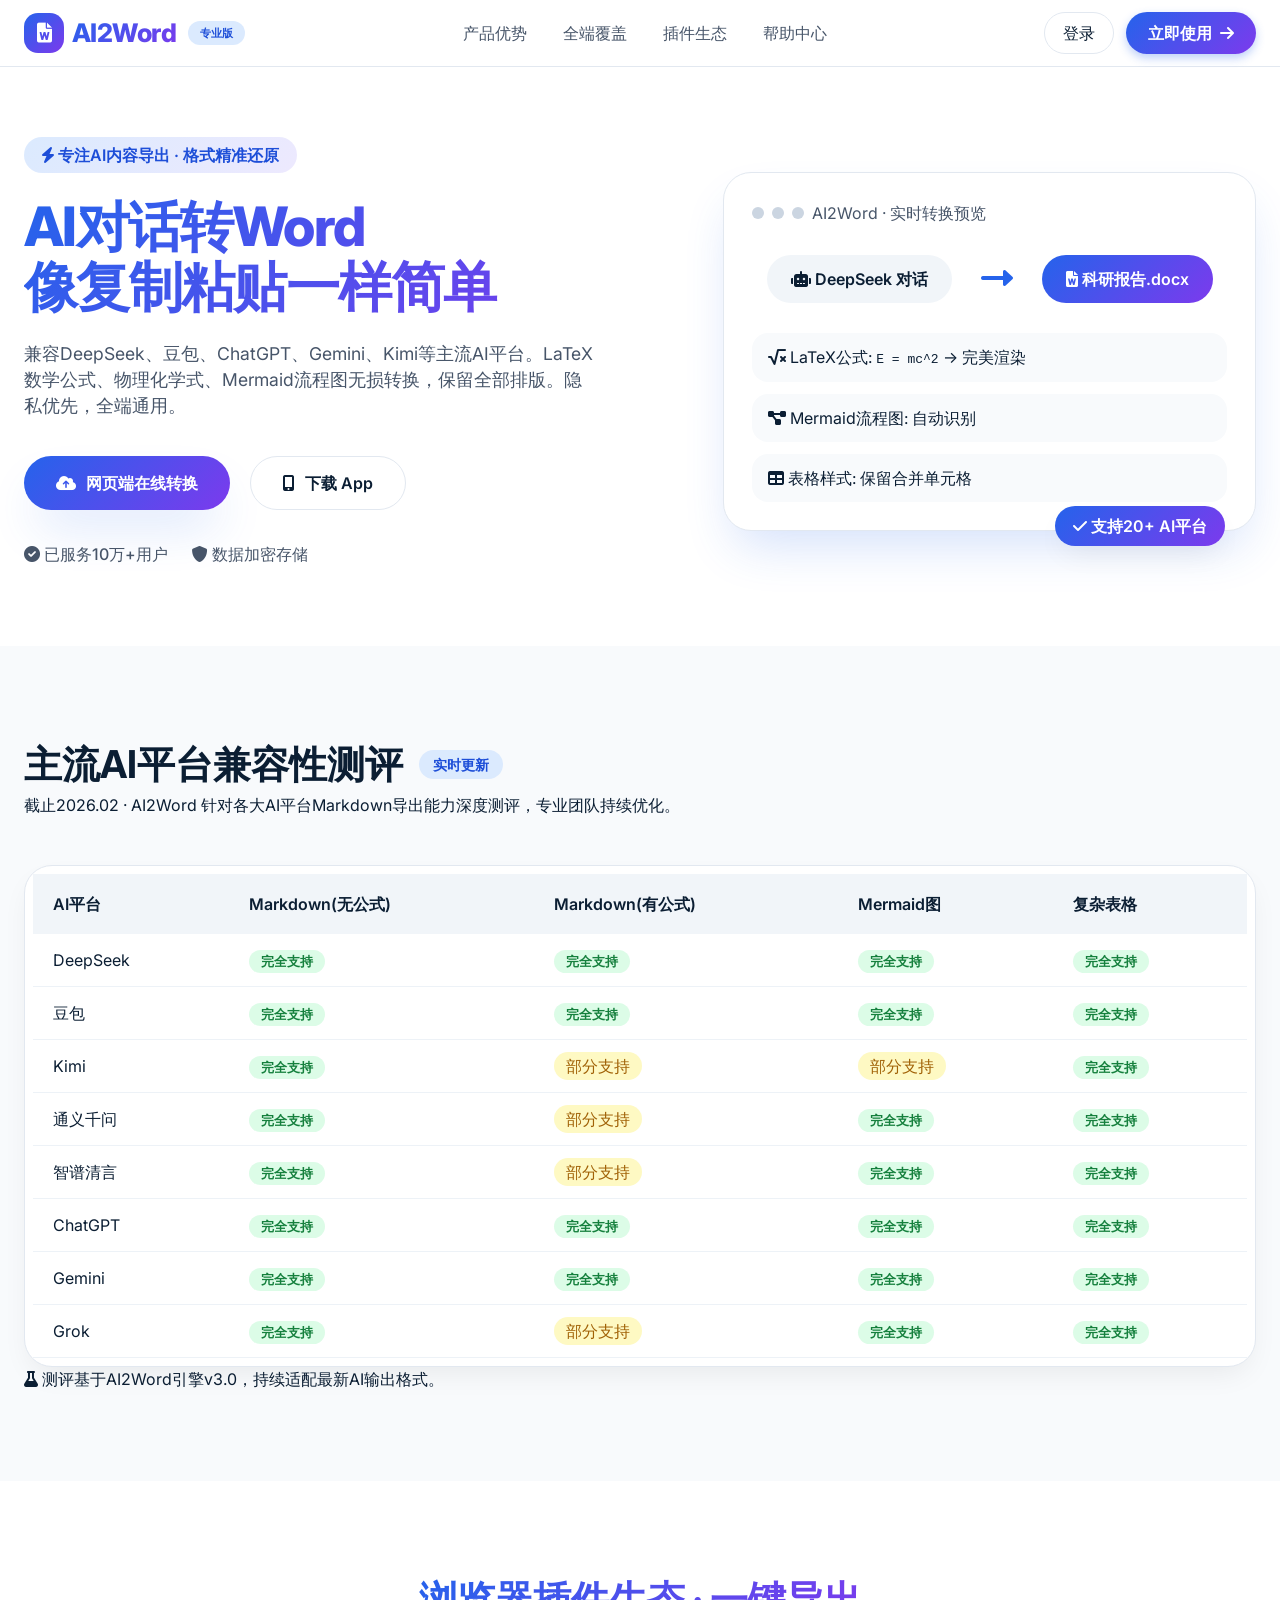
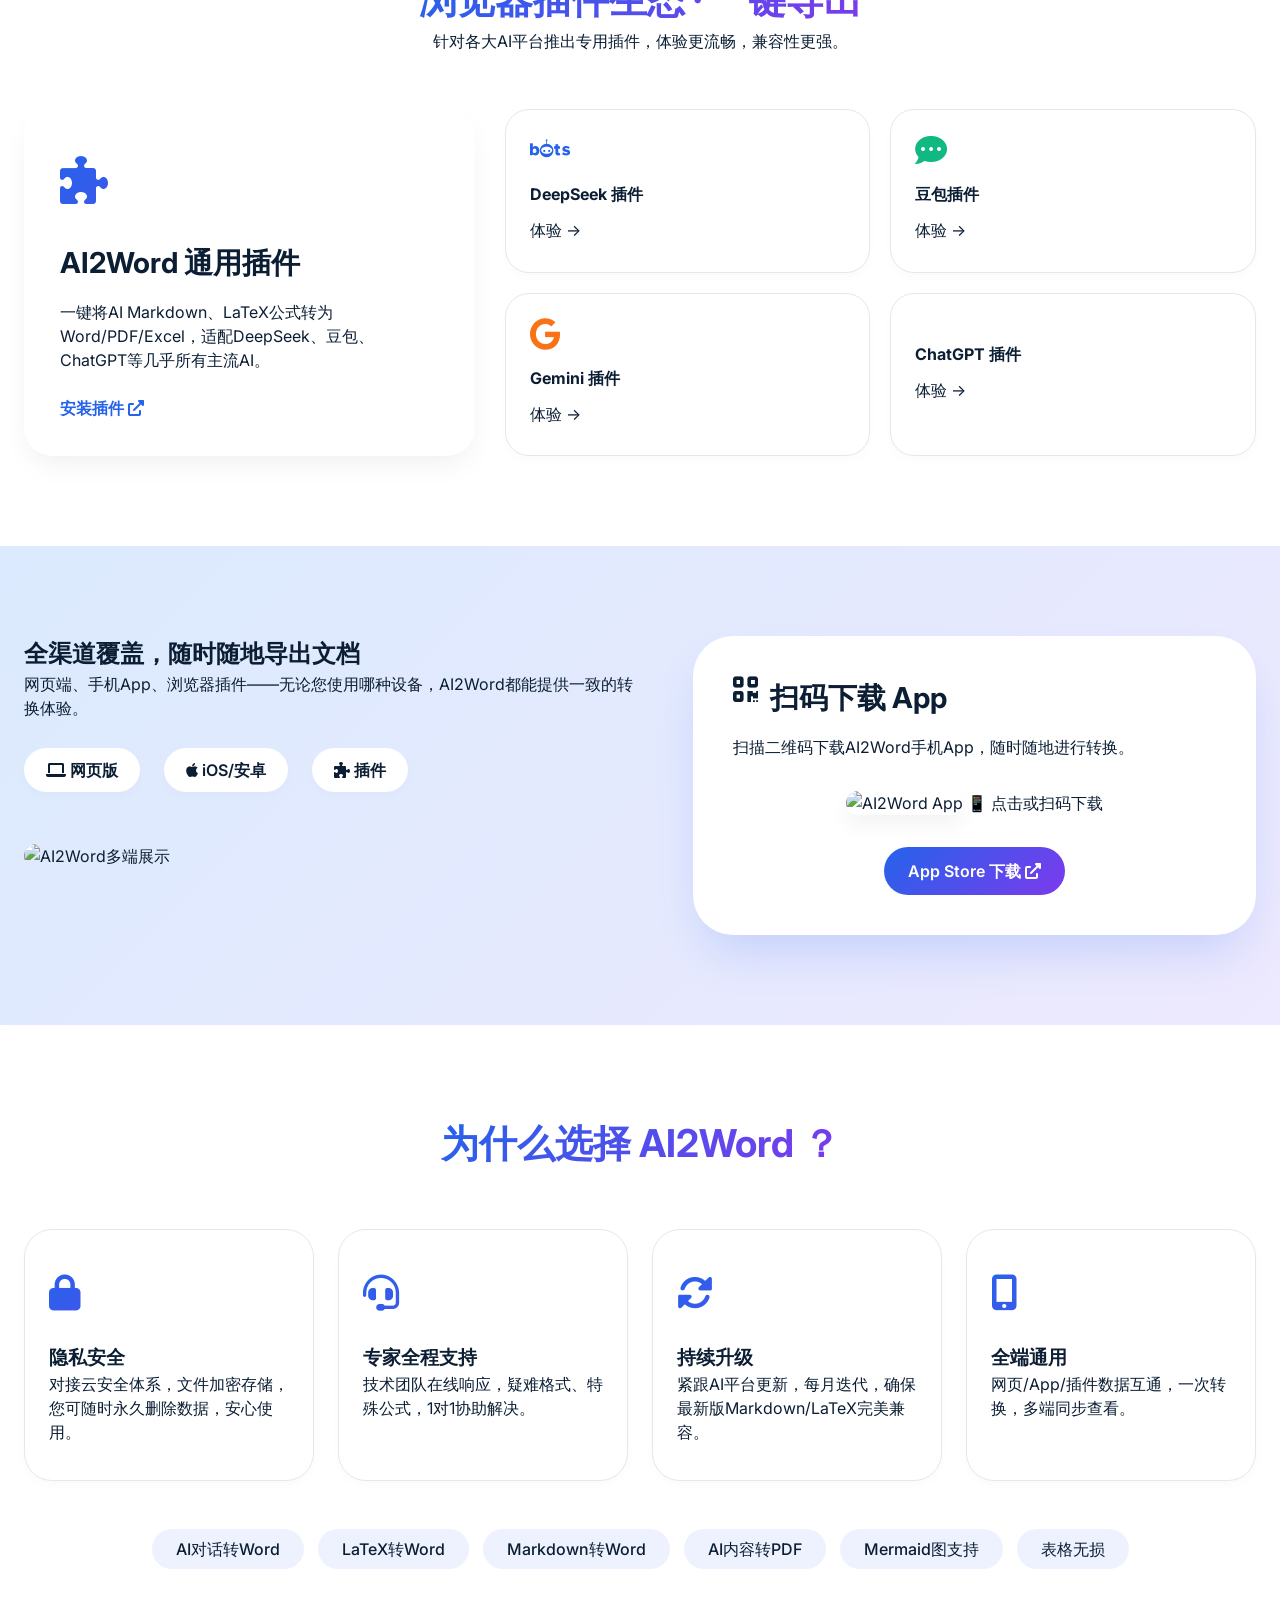
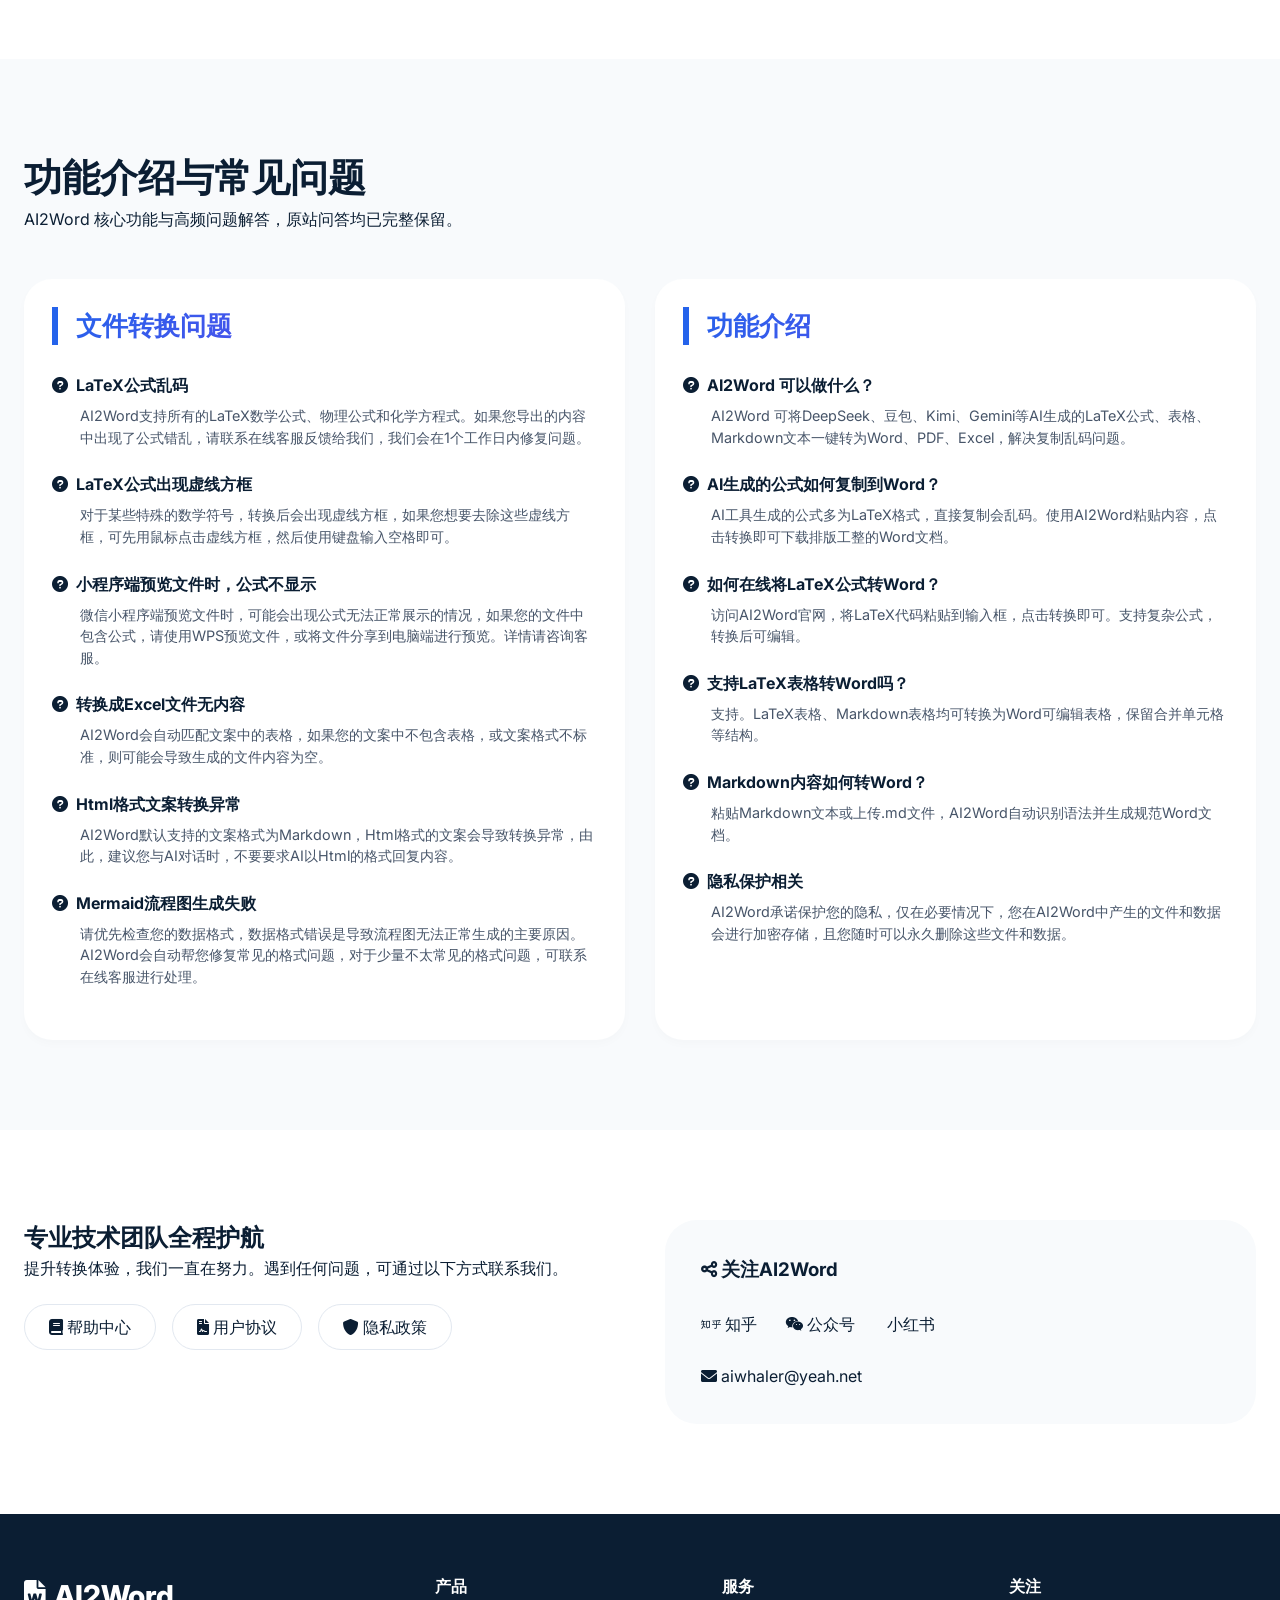
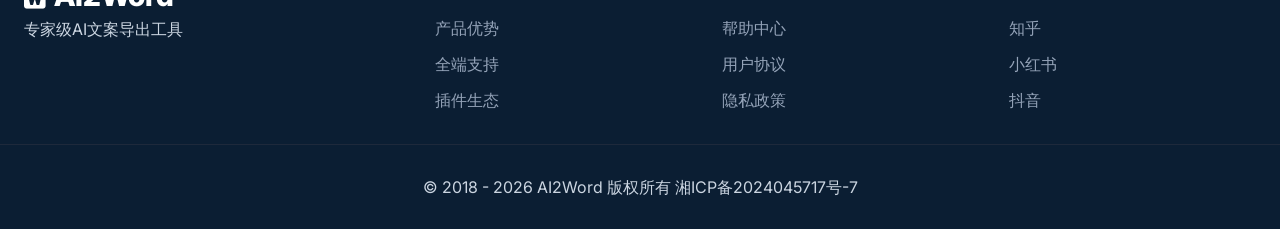
==== commit 91122ce4: "1" ====
--- a/index.html
+++ b/index.html
@@ -19,7 +19,6 @@
   <link href="https://fonts.googleapis.com/css2?family=Inter:opsz,wght@14..32,400;14..32,500;14..32,600;14..32,700;14..32,800&display=swap" rel="stylesheet" />
   <link rel="stylesheet" href="https://cdnjs.cloudflare.com/ajax/libs/font-awesome/6.0.0-beta3/css/all.min.css" />
   <link rel="stylesheet" href="styles.css" />
-  <!-- 简单favicon (文字模拟) -->
   <link rel="icon" href="data:image/svg+xml,%3Csvg xmlns='http://www.w3.org/2000/svg' viewBox='0 0 100 100'%3E%3Crect width='100' height='100' rx='20' fill='%232563eb'/%3E%3Ctext x='50' y='68' font-size='48' text-anchor='middle' fill='white' font-family='Arial' font-weight='bold'%3EA2%3C/text%3E%3C/svg%3E" />
 </head>
 <body>
@@ -56,7 +55,7 @@
           <p class="hero-sub">兼容DeepSeek、豆包、ChatGPT、Gemini、Kimi等主流AI平台。LaTeX数学公式、物理化学式、Mermaid流程图无损转换，保留全部排版。隐私优先，全端通用。</p>
           <div class="hero-actions">
             <a href="https://www.aiwhaler.com/" class="btn-primary-large" target="_blank" rel="noreferrer"><i class="fas fa-cloud-upload-alt"></i> 网页端在线转换</a>
-            <a href="#download" class="btn-outline-large"><i class="fas fa-mobile-alt"></i> 下载App/小程序</a>
+            <a href="#download" class="btn-outline-large"><i class="fas fa-mobile-alt"></i> 下载 App</a>
           </div>
           <div class="trust-badge">
             <span><i class="fas fa-check-circle"></i> 已服务10万+用户</span>
@@ -156,16 +155,15 @@
       </div>
     </section>
 
-    <!-- 全端支持 + 二维码 · 左右交错布局 -->
+    <!-- 全端支持 + App下载 (已移除小程序，仅保留App) -->
     <section id="platforms" class="section-spacing bg-gradient-light">
       <div class="container platforms-dual">
         <div class="platforms-content">
           <h2>全渠道覆盖，随时随地导出文档</h2>
-          <p class="platforms-desc">网页端、手机App、微信小程序、浏览器插件——无论您使用哪种设备，AI2Word都能提供一致的转换体验。</p>
+          <p class="platforms-desc">网页端、手机App、浏览器插件——无论您使用哪种设备，AI2Word都能提供一致的转换体验。</p>
           <div class="platform-icons">
             <div class="pf-item"><i class="fas fa-laptop"></i> 网页版</div>
             <div class="pf-item"><i class="fab fa-apple"></i> iOS/安卓</div>
-            <div class="pf-item"><i class="fab fa-weixin"></i> 小程序</div>
             <div class="pf-item"><i class="fas fa-puzzle-piece"></i> 插件</div>
           </div>
           <img class="platform-mockup" src="https://7365-seekservice-9gkeeztlfcb2a6d4-1301441002.tcb.qcloud.la/web_res/logo-2026-04-01-006.png?sign=7559bf7e9a6dcdb996e9ed793d5d4d61&t=1775034574" alt="AI2Word多端展示" style="max-width:80%; border-radius:24px; margin-top:24px;" />
@@ -173,20 +171,18 @@
         <div id="download" class="qr-panel-new">
           <div class="qr-header">
             <i class="fas fa-qrcode"></i>
-            <span>扫码即用</span>
-          </div>
-          <p>App与小程序二维码，快速体验移动端转换。</p>
-          <div class="qr-duo">
+            <span>扫码下载 App</span>
+          </div>
+          <p>扫描二维码下载AI2Word手机App，随时随地进行转换。</p>
+          <div class="qr-duo" style="justify-content: center;">
             <div class="qr-block">
               <img src="https://seekservice-9gkeeztlfcb2a6d4-1301441002.tcloudbaseapp.com/resources/2026-01/lowcode-2421725" alt="AI2Word App" />
-              <span>📱 App下载</span>
-            </div>
-            <div class="qr-block">
-              <img src="https://seekservice-9gkeeztlfcb2a6d4-1301441002.tcloudbaseapp.com/resources/2025-12/lowcode-2403874" alt="AI2Word 小程序" />
-              <span>🧩 小程序</span>
-            </div>
-          </div>
-          <div class="qr-footer-note">微信/浏览器扫码</div>
+              <span>📱 点击或扫码下载</span>
+            </div>
+          </div>
+          <div class="qr-footer-note">
+            <a href="https://apps.apple.com/cn/app/ai2word-ai%E8%BD%AC%E6%8D%A2%E5%8A%A9%E6%89%8B/id6753907237" target="_blank" class="appstore-link">App Store 下载 <i class="fas fa-external-link-alt"></i></a>
+          </div>
         </div>
       </div>
     </section>
@@ -216,7 +212,7 @@
           <div class="benefit-card">
             <div class="benefit-icon"><i class="fas fa-mobile-alt"></i></div>
             <h3>全端通用</h3>
-            <p>网页/App/小程序/插件数据互通，一次转换，多端同步查看。</p>
+            <p>网页/App/插件数据互通，一次转换，多端同步查看。</p>
           </div>
         </div>
         <div class="keyword-strip">
@@ -225,12 +221,12 @@
       </div>
     </section>
 
-    <!-- FAQ · 全新双栏卡片设计 (内容保留原意) -->
+    <!-- FAQ · 全新双栏卡片设计 (已移除“操作指南”分类，保留功能介绍与文件转换问题) -->
     <section id="faq" class="section-spacing bg-soft-gray">
       <div class="container">
         <div class="section-header-left">
           <h2>功能介绍与常见问题</h2>
-          <p>AI2Word 核心功能、操作指引与高频问题解答。</p>
+          <p>AI2Word 核心功能与高频问题解答，原站问答均已完整保留。</p>
         </div>
         <div id="faq-modern-container" class="faq-modern-grid"></div>
       </div>
@@ -289,25 +285,28 @@
 
   <script>
     (function() {
-      // 保持原有FAQ数据，但渲染为全新双栏样式
+      // 保留功能介绍(cat3)和文件转换问题(cat2)，移除操作指南(cat1)
       const faqData = {
         questions: [
+          // 功能介绍
           { id: 592, categoryId: 3, title: "AI2Word 可以做什么？", answer: "AI2Word 可将DeepSeek、豆包、Kimi、Gemini等AI生成的LaTeX公式、表格、Markdown文本一键转为Word、PDF、Excel，解决复制乱码问题。" },
           { id: 591, categoryId: 3, title: "AI生成的公式如何复制到Word？", answer: "AI工具生成的公式多为LaTeX格式，直接复制会乱码。使用AI2Word粘贴内容，点击转换即可下载排版工整的Word文档。" },
           { id: 590, categoryId: 3, title: "如何在线将LaTeX公式转Word？", answer: "访问AI2Word官网，将LaTeX代码粘贴到输入框，点击转换即可。支持复杂公式，转换后可编辑。" },
           { id: 595, categoryId: 3, title: "支持LaTeX表格转Word吗？", answer: "支持。LaTeX表格、Markdown表格均可转换为Word可编辑表格，保留合并单元格等结构。" },
           { id: 596, categoryId: 3, title: "Markdown内容如何转Word？", answer: "粘贴Markdown文本或上传.md文件，AI2Word自动识别语法并生成规范Word文档。" },
-          { id: 51, title: "LaTeX公式乱码", answer: "AI2Word支持全部LaTeX数学/物理/化学公式。若出现乱码，请联系客服，1个工作日内修复。", categoryId: 2 },
-          { id: 89, title: "公式出现虚线方框", answer: "部分特殊符号转换后出现虚线框，点击虚线框后按空格即可去除。", categoryId: 2 },
-          { id: 4, title: "小程序预览公式不显示", answer: "微信小程序预览可能无法显示公式，建议使用WPS预览或分享到电脑端查看。", categoryId: 2 },
-          { id: 3, title: "转换成Excel无内容", answer: "AI2Word自动匹配表格，若文案不含标准表格可能导致空文件。", categoryId: 2 },
-          { id: 5, title: "Html格式文案转换异常", answer: "AI2Word默认支持Markdown，Html格式可能导致异常，建议对话时要求AI以Markdown回复。", categoryId: 2 },
-          { id: 6, title: "Mermaid流程图生成失败", answer: "请检查Mermaid语法，AI2Word会自动修复常见格式问题。", categoryId: 2 },
-          { id: 40, title: "DeepSeek网页端用户", answer: "1.与DeepSeek对话生成内容。\n2.点击DeepSeek自带的复制按钮（不要全选）。\n3.粘贴到AI2Word导出Word/PDF。", categoryId: 1 },
-          { id: 41, title: "DeepSeek手机端用户", answer: "1.对话时要求“使用markdown格式返回并用markdown标签包裹”。\n2.点击markdown区块右上角复制。\n3.粘贴到AI2Word导出。", categoryId: 1 },
-          { id: 48, title: "Gemini/GPT手机端用户", answer: "1.对话时要求“使用markdown格式返回并用markdown标签包裹”。\n2.点击复制按钮。\n3.粘贴到AI2Word导出。", categoryId: 1 }
+          { id: 4, title: "隐私保护相关", answer: "AI2Word承诺保护您的隐私，仅在必要情况下，您在AI2Word中产生的文件和数据会进行加密存储，且您随时可以永久删除这些文件和数据。", categoryId: 3 },
+          // 文件转换问题
+          { id: 51, title: "LaTeX公式乱码", answer: "AI2Word支持所有的LaTeX数学公式、物理公式和化学方程式。如果您导出的内容中出现了公式错乱，请联系在线客服反馈给我们，我们会在1个工作日内修复问题。", categoryId: 2 },
+          { id: 89, title: "LaTeX公式出现虚线方框", answer: "对于某些特殊的数学符号，转换后会出现虚线方框，如果您想要去除这些虚线方框，可先用鼠标点击虚线方框，然后使用键盘输入空格即可。", categoryId: 2 },
+          { id: 4, title: "小程序端预览文件时，公式不显示", answer: "微信小程序端预览文件时，可能会出现公式无法正常展示的情况，如果您的文件中包含公式，请使用WPS预览文件，或将文件分享到电脑端进行预览。详情请咨询客服。", categoryId: 2 },
+          { id: 3, title: "转换成Excel文件无内容", answer: "AI2Word会自动匹配文案中的表格，如果您的文案中不包含表格，或文案格式不标准，则可能会导致生成的文件内容为空。", categoryId: 2 },
+          { id: 5, title: "Html格式文案转换异常", answer: "AI2Word默认支持的文案格式为Markdown，Html格式的文案会导致转换异常，由此，建议您与AI对话时，不要要求AI以Html的格式回复内容。", categoryId: 2 },
+          { id: 6, title: "Mermaid流程图生成失败", answer: "请优先检查您的数据格式，数据格式错误是导致流程图无法正常生成的主要原因。AI2Word会自动帮您修复常见的格式问题，对于少量不太常见的格式问题，可联系在线客服进行处理。", categoryId: 2 }
         ],
-        categories: [{ id: 1, title: "操作指南" }, { id: 2, title: "文件转换问题" }, { id: 3, title: "功能介绍" }]
+        categories: [
+          { id: 2, title: "文件转换问题" },
+          { id: 3, title: "功能介绍" }
+        ]
       };
       const container = document.getElementById('faq-modern-container');
       if(container) {
@@ -319,7 +318,8 @@
           if(cat.items.length === 0) continue;
           html += `<div class="faq-category-block"><div class="category-title">${cat.title}</div>`;
           cat.items.forEach(item => {
-            html += `<div class="faq-entry"><div class="faq-question"><i class="fas fa-question-circle"></i> ${item.title}</div><div class="faq-answer">${item.answer.replace(/\n/g,'<br>')}</div></div>`;
+            let answerHtml = item.answer.replace(/\n/g, '<br>');
+            html += `<div class="faq-entry"><div class="faq-question"><i class="fas fa-question-circle"></i> ${item.title}</div><div class="faq-answer">${answerHtml}</div></div>`;
           });
           html += '</div>';
         }
--- a/styles.css
+++ b/styles.css
@@ -1,10 +1,12 @@
-/* styles.css —— AI2Word 全新设计系统 · 蓝白简约 + 错落卡片 */
+/* styles.css —— AI2Word 专业渐变色设计 */
 
 :root {
   --primary: #2563eb;
   --primary-dark: #1d4ed8;
   --primary-light: #dbeafe;
   --accent: #0ea5e9;
+  --gradient-main: linear-gradient(135deg, #2563eb 0%, #7c3aed 100%);
+  --gradient-light: linear-gradient(135deg, #dbeafe 0%, #ede9fe 100%);
   --bg-page: #ffffff;
   --bg-soft: #f8fafc;
   --bg-card: #ffffff;
@@ -13,7 +15,7 @@
   --border-light: #e2e8f0;
   --shadow-sm: 0 4px 10px rgba(0,0,0,0.02);
   --shadow-md: 0 12px 30px -8px rgba(0,0,0,0.08);
-  --shadow-lg: 0 25px 50px -12px rgba(37,99,235,0.15);
+  --shadow-lg: 0 25px 50px -12px rgba(37,99,235,0.2);
   --radius-md: 20px;
   --radius-lg: 28px;
   --transition: all 0.2s ease;
@@ -30,7 +32,7 @@
 a { text-decoration: none; color: inherit; }
 .container { max-width: 1280px; margin: 0 auto; padding: 0 24px; }
 
-/* 头部 —— 全新双行风格 */
+/* 头部 */
 .site-header {
   position: sticky; top: 0; z-index: 100;
   background: rgba(255,255,255,0.85); backdrop-filter: blur(12px);
@@ -40,47 +42,46 @@
 .header-container { display: flex; align-items: center; justify-content: space-between; }
 .brand-area { display: flex; align-items: center; gap: 12px; }
 .logo-link { display: flex; align-items: center; gap: 8px; }
-.logo-icon { background: var(--primary); color: white; width: 40px; height: 40px; display: flex; align-items: center; justify-content: center; border-radius: 14px; font-size: 20px; }
-.logo-text { font-weight: 800; font-size: 1.6rem; letter-spacing: -0.02em; color: var(--text-dark); }
+.logo-icon { background: var(--gradient-main); color: white; width: 40px; height: 40px; display: flex; align-items: center; justify-content: center; border-radius: 14px; font-size: 20px; }
+.logo-text { font-weight: 800; font-size: 1.6rem; letter-spacing: -0.02em; background: var(--gradient-main); -webkit-background-clip: text; background-clip: text; color: transparent; }
 .badge-experimental { background: var(--primary-light); color: var(--primary-dark); padding: 4px 12px; border-radius: 40px; font-size: 0.7rem; font-weight: 700; }
 .main-nav { display: flex; gap: 36px; }
 .main-nav a { font-weight: 500; color: var(--text-muted); transition: var(--transition); }
-.main-nav a:hover { color: var(--primary); }
+.main-nav a:hover { color: #2563eb; }
 .header-actions { display: flex; gap: 12px; }
 .btn-header-outline { padding: 8px 18px; border-radius: 40px; border: 1px solid var(--border-light); font-weight: 500; }
-.btn-header-primary { background: var(--primary); color: white; padding: 8px 22px; border-radius: 40px; font-weight: 600; display: flex; align-items: center; gap: 8px; box-shadow: 0 4px 10px rgba(37,99,235,0.2); }
+.btn-header-primary { background: var(--gradient-main); color: white; padding: 8px 22px; border-radius: 40px; font-weight: 600; display: flex; align-items: center; gap: 8px; box-shadow: 0 4px 10px rgba(37,99,235,0.3); }
 
-/* HERO 全新不对称 */
+/* HERO */
 .hero-new { padding: 70px 0 80px; }
 .hero-grid { display: grid; grid-template-columns: 1.2fr 1fr; gap: 60px; align-items: center; }
-.hero-chip { background: var(--primary-light); display: inline-block; padding: 6px 18px; border-radius: 60px; font-weight: 600; color: var(--primary-dark); margin-bottom: 24px; }
-.hero-headline { font-size: 3.4rem; font-weight: 800; line-height: 1.1; letter-spacing: -0.03em; margin-bottom: 24px; color: #0a1e32; }
+.hero-chip { background: var(--gradient-light); display: inline-block; padding: 6px 18px; border-radius: 60px; font-weight: 600; color: var(--primary-dark); margin-bottom: 24px; }
+.hero-headline { font-size: 3.4rem; font-weight: 800; line-height: 1.1; letter-spacing: -0.03em; margin-bottom: 24px; background: var(--gradient-main); -webkit-background-clip: text; background-clip: text; color: transparent; }
 .hero-sub { color: var(--text-muted); font-size: 1.1rem; margin-bottom: 36px; max-width: 90%; }
 .hero-actions { display: flex; gap: 20px; flex-wrap: wrap; margin-bottom: 32px; }
-.btn-primary-large { background: var(--primary); color: white; padding: 14px 32px; border-radius: 60px; font-weight: 700; display: inline-flex; align-items: center; gap: 10px; box-shadow: var(--shadow-lg); transition: var(--transition); }
+.btn-primary-large { background: var(--gradient-main); color: white; padding: 14px 32px; border-radius: 60px; font-weight: 700; display: inline-flex; align-items: center; gap: 10px; box-shadow: var(--shadow-lg); transition: var(--transition); border: none; }
 .btn-outline-large { border: 1px solid var(--border-light); padding: 14px 32px; border-radius: 60px; font-weight: 600; display: inline-flex; align-items: center; gap: 10px; background: white; }
 .trust-badge { display: flex; gap: 24px; color: var(--text-muted); font-weight: 500; }
 .hero-visual-card { background: white; border-radius: var(--radius-lg); padding: 28px; box-shadow: var(--shadow-lg); border: 1px solid var(--border-light); position: relative; }
-.conversion-preview {  }
 .preview-header { display: flex; align-items: center; gap: 8px; margin-bottom: 30px; color: var(--text-muted); }
 .preview-dot { width: 12px; height: 12px; border-radius: 50%; background: #cbd5e1; }
 .preview-body { display: flex; align-items: center; justify-content: space-around; margin-bottom: 30px; }
 .file-badge { background: #f1f5f9; padding: 12px 24px; border-radius: 60px; font-weight: 600; }
-.word-badge { background: var(--primary); color: white; }
-.arrow-animation { font-size: 32px; color: var(--primary); }
+.word-badge { background: var(--gradient-main); color: white; }
+.arrow-animation { font-size: 32px; color: #2563eb; }
 .preview-detail { display: flex; flex-direction: column; gap: 12px; }
 .detail-item { background: #f8fafc; padding: 12px 16px; border-radius: 16px; }
-.float-badge { position: absolute; bottom: -16px; right: 30px; background: var(--primary-dark); color: white; padding: 8px 18px; border-radius: 60px; font-weight: 600; box-shadow: var(--shadow-md); }
+.float-badge { position: absolute; bottom: -16px; right: 30px; background: var(--gradient-main); color: white; padding: 8px 18px; border-radius: 60px; font-weight: 600; box-shadow: var(--shadow-md); }
 
 /* 通用区块 */
 .section-spacing { padding: 90px 0; }
 .bg-soft-gray { background: var(--bg-soft); }
-.bg-gradient-light { background: linear-gradient(145deg, #f1f5fe 0%, #ffffff 100%); }
+.bg-gradient-light { background: var(--gradient-light); }
 .section-header-left { margin-bottom: 48px; }
 .section-header-left h2 { font-size: 2.4rem; font-weight: 700; display: flex; align-items: center; gap: 16px; }
 .highlight-badge { background: var(--primary-light); color: var(--primary-dark); font-size: 0.9rem; padding: 4px 14px; border-radius: 60px; }
 .section-header-center { text-align: center; margin-bottom: 56px; }
-.section-header-center h2 { font-size: 2.4rem; }
+.section-header-center h2 { font-size: 2.4rem; background: var(--gradient-main); -webkit-background-clip: text; background-clip: text; color: transparent; display: inline-block; }
 
 /* 表格 */
 .table-wrapper-modern { background: white; border-radius: 28px; padding: 8px; box-shadow: var(--shadow-md); border: 1px solid var(--border-light); }
@@ -89,39 +90,40 @@
 .compatibility-table td { padding: 14px 20px; border-bottom: 1px solid #edf2f7; }
 .badge-full { background: #dcfce7; color: #15803d; padding: 4px 12px; border-radius: 40px; font-weight: 600; font-size: 0.8rem; }
 .badge-partial { background: #fef9c3; color: #a16207; padding: 4px 12px; border-radius: 40px; }
-.table-note { margin-top: 20px; color: var(--text-muted); }
 
 /* 插件 */
 .plugin-showcase { display: grid; grid-template-columns: 1.2fr 2fr; gap: 30px; }
 .plugin-featured { background: white; border-radius: 28px; padding: 36px; box-shadow: var(--shadow-md); }
-.plugin-icon-large { font-size: 48px; color: var(--primary); margin-bottom: 24px; }
+.plugin-icon-large { font-size: 48px; background: var(--gradient-main); -webkit-background-clip: text; background-clip: text; color: transparent; margin-bottom: 24px; }
 .plugin-featured h3 { font-size: 1.8rem; margin-bottom: 16px; }
-.plugin-link { color: var(--primary); font-weight: 700; margin-top: 24px; display: inline-block; }
+.plugin-link { color: #2563eb; font-weight: 700; margin-top: 24px; display: inline-block; }
 .plugin-mini-grid { display: grid; grid-template-columns: 1fr 1fr; gap: 20px; }
 .plugin-mini-card { background: white; border-radius: 24px; padding: 24px; box-shadow: var(--shadow-sm); border: 1px solid var(--border-light); transition: var(--transition); }
 .plugin-mini-card i { font-size: 32px; margin-bottom: 16px; }
 .plugin-mini-card span { display: block; font-weight: 700; margin-bottom: 12px; }
 
-/* 全端 + 二维码 */
+/* 全端 + App */
 .platforms-dual { display: grid; grid-template-columns: 1.1fr 1fr; gap: 50px; }
 .platform-icons { display: flex; gap: 24px; margin: 28px 0; }
 .pf-item { background: white; padding: 10px 22px; border-radius: 60px; font-weight: 600; box-shadow: var(--shadow-sm); }
 .qr-panel-new { background: white; border-radius: 40px; padding: 40px; box-shadow: var(--shadow-lg); }
 .qr-header { font-size: 1.8rem; font-weight: 700; display: flex; gap: 12px; margin-bottom: 16px; }
-.qr-duo { display: flex; gap: 30px; margin: 32px 0; }
-.qr-block img { width: 140px; border-radius: 28px; box-shadow: 0 10px 20px rgba(0,0,0,0.05); }
+.qr-duo { display: flex; gap: 30px; margin: 32px 0; justify-content: center; }
+.qr-block img { width: 160px; border-radius: 28px; box-shadow: 0 10px 20px rgba(0,0,0,0.05); }
+.qr-footer-note { text-align: center; margin-top: 16px; }
+.appstore-link { background: var(--gradient-main); color: white; padding: 12px 24px; border-radius: 60px; font-weight: 600; display: inline-block; }
 
 /* 优势卡片 */
 .benefits-grid { display: grid; grid-template-columns: repeat(4,1fr); gap: 24px; }
 .benefit-card { background: white; border-radius: 28px; padding: 36px 24px; box-shadow: var(--shadow-sm); border: 1px solid var(--border-light); transition: var(--transition); }
-.benefit-icon { font-size: 36px; color: var(--primary); margin-bottom: 24px; }
+.benefit-icon { font-size: 36px; background: var(--gradient-main); -webkit-background-clip: text; background-clip: text; color: transparent; margin-bottom: 24px; }
 .keyword-strip { display: flex; flex-wrap: wrap; justify-content: center; gap: 14px; margin-top: 48px; }
 .keyword-strip span { background: #eef2ff; padding: 8px 24px; border-radius: 60px; font-weight: 500; }
 
 /* FAQ 双栏 */
 .faq-two-columns { display: grid; grid-template-columns: 1fr 1fr; gap: 30px; }
 .faq-category-block { background: white; border-radius: 28px; padding: 28px; box-shadow: var(--shadow-sm); }
-.category-title { font-size: 1.6rem; font-weight: 700; border-left: 6px solid var(--primary); padding-left: 18px; margin-bottom: 28px; }
+.category-title { font-size: 1.6rem; font-weight: 700; border-left: 6px solid #2563eb; padding-left: 18px; margin-bottom: 28px; background: var(--gradient-main); -webkit-background-clip: text; background-clip: text; color: transparent; }
 .faq-entry { margin-bottom: 24px; }
 .faq-question { font-weight: 700; margin-bottom: 8px; display: flex; align-items: baseline; gap: 8px; }
 .faq-answer { color: var(--text-muted); padding-left: 28px; font-size: 0.9rem; }
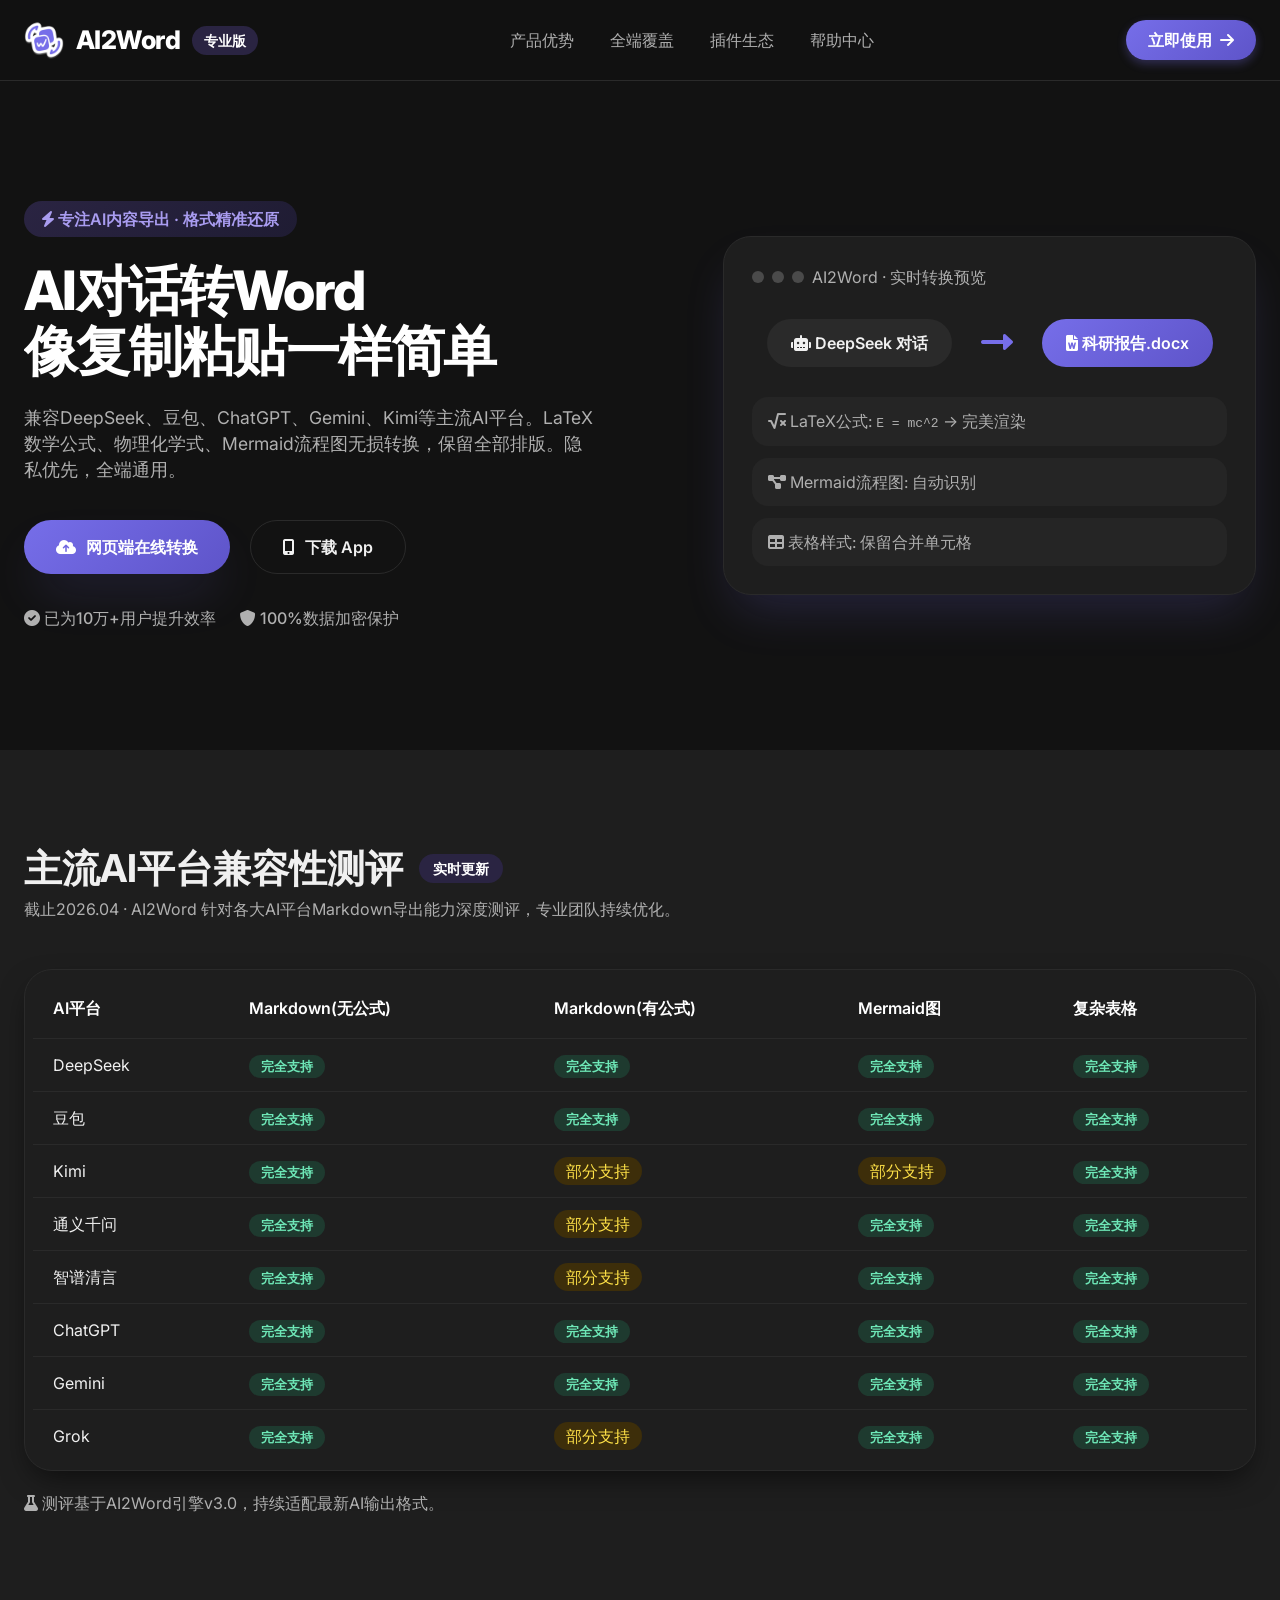
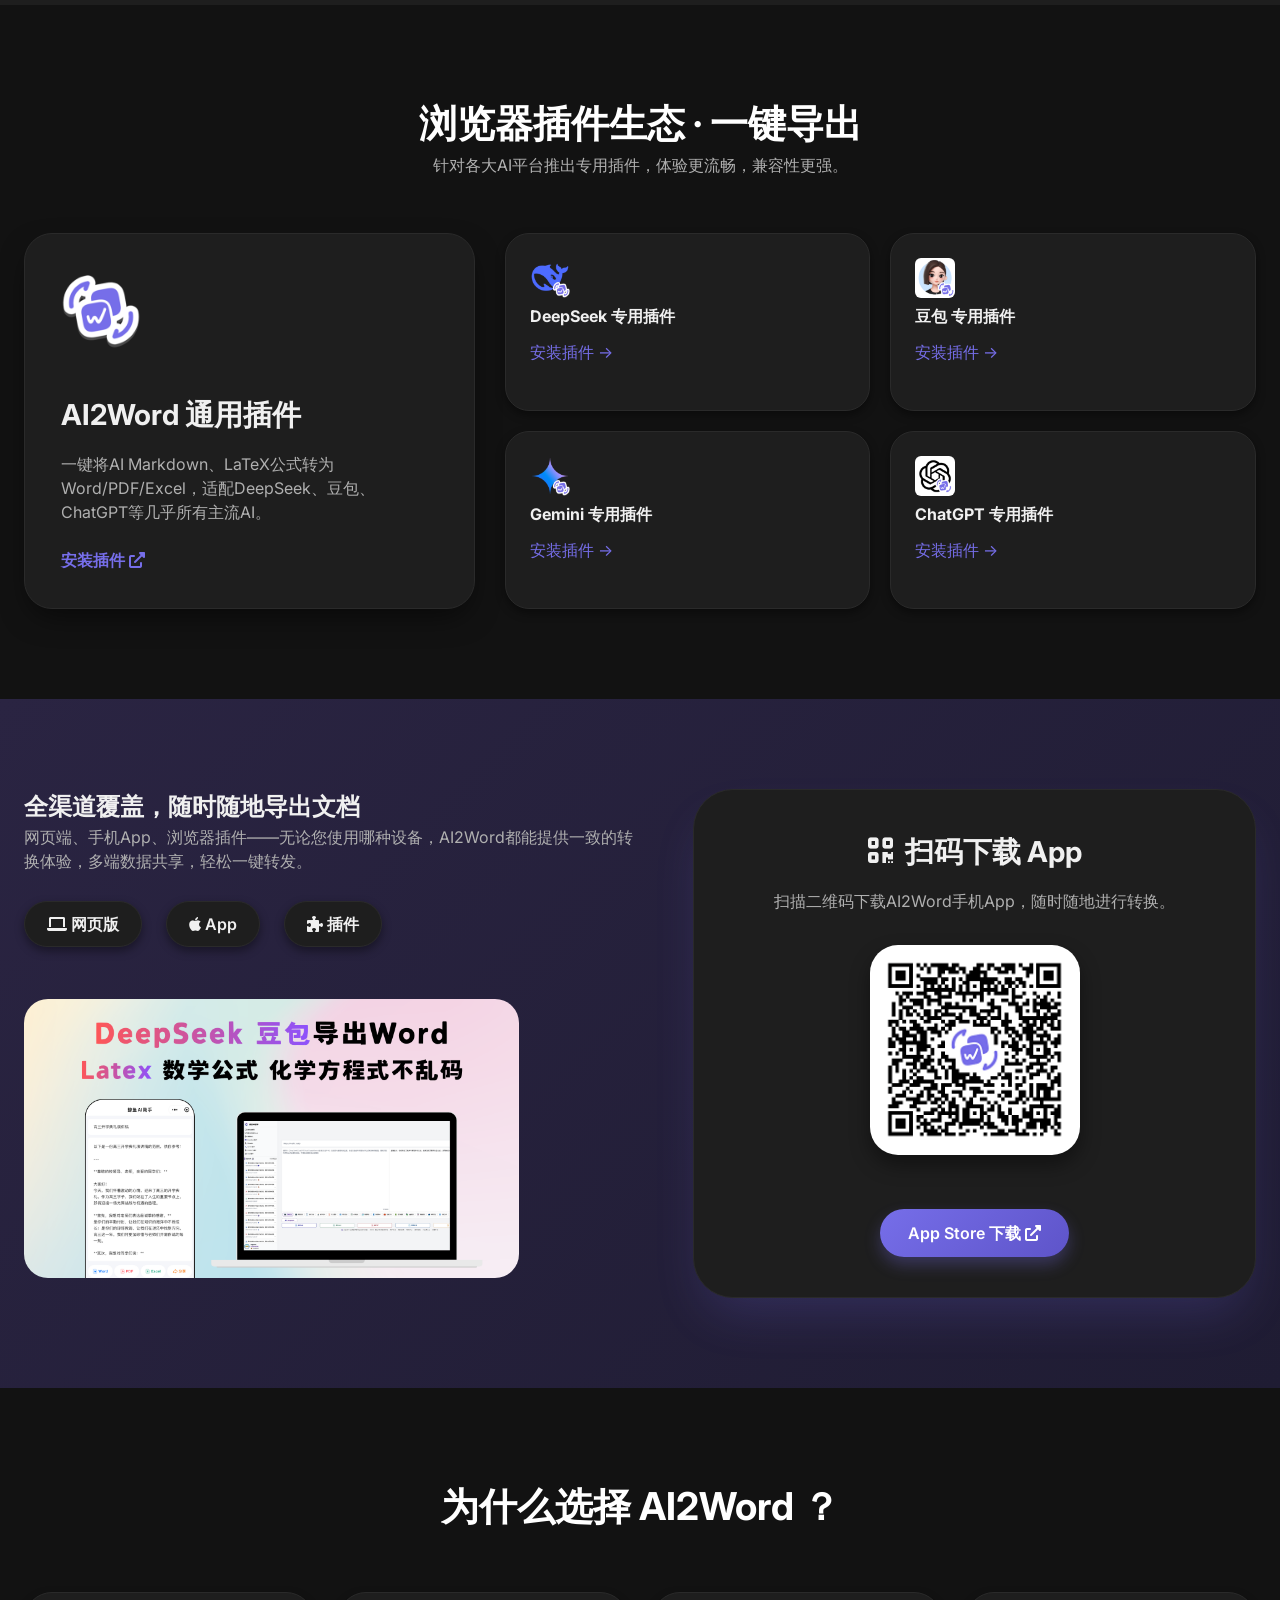
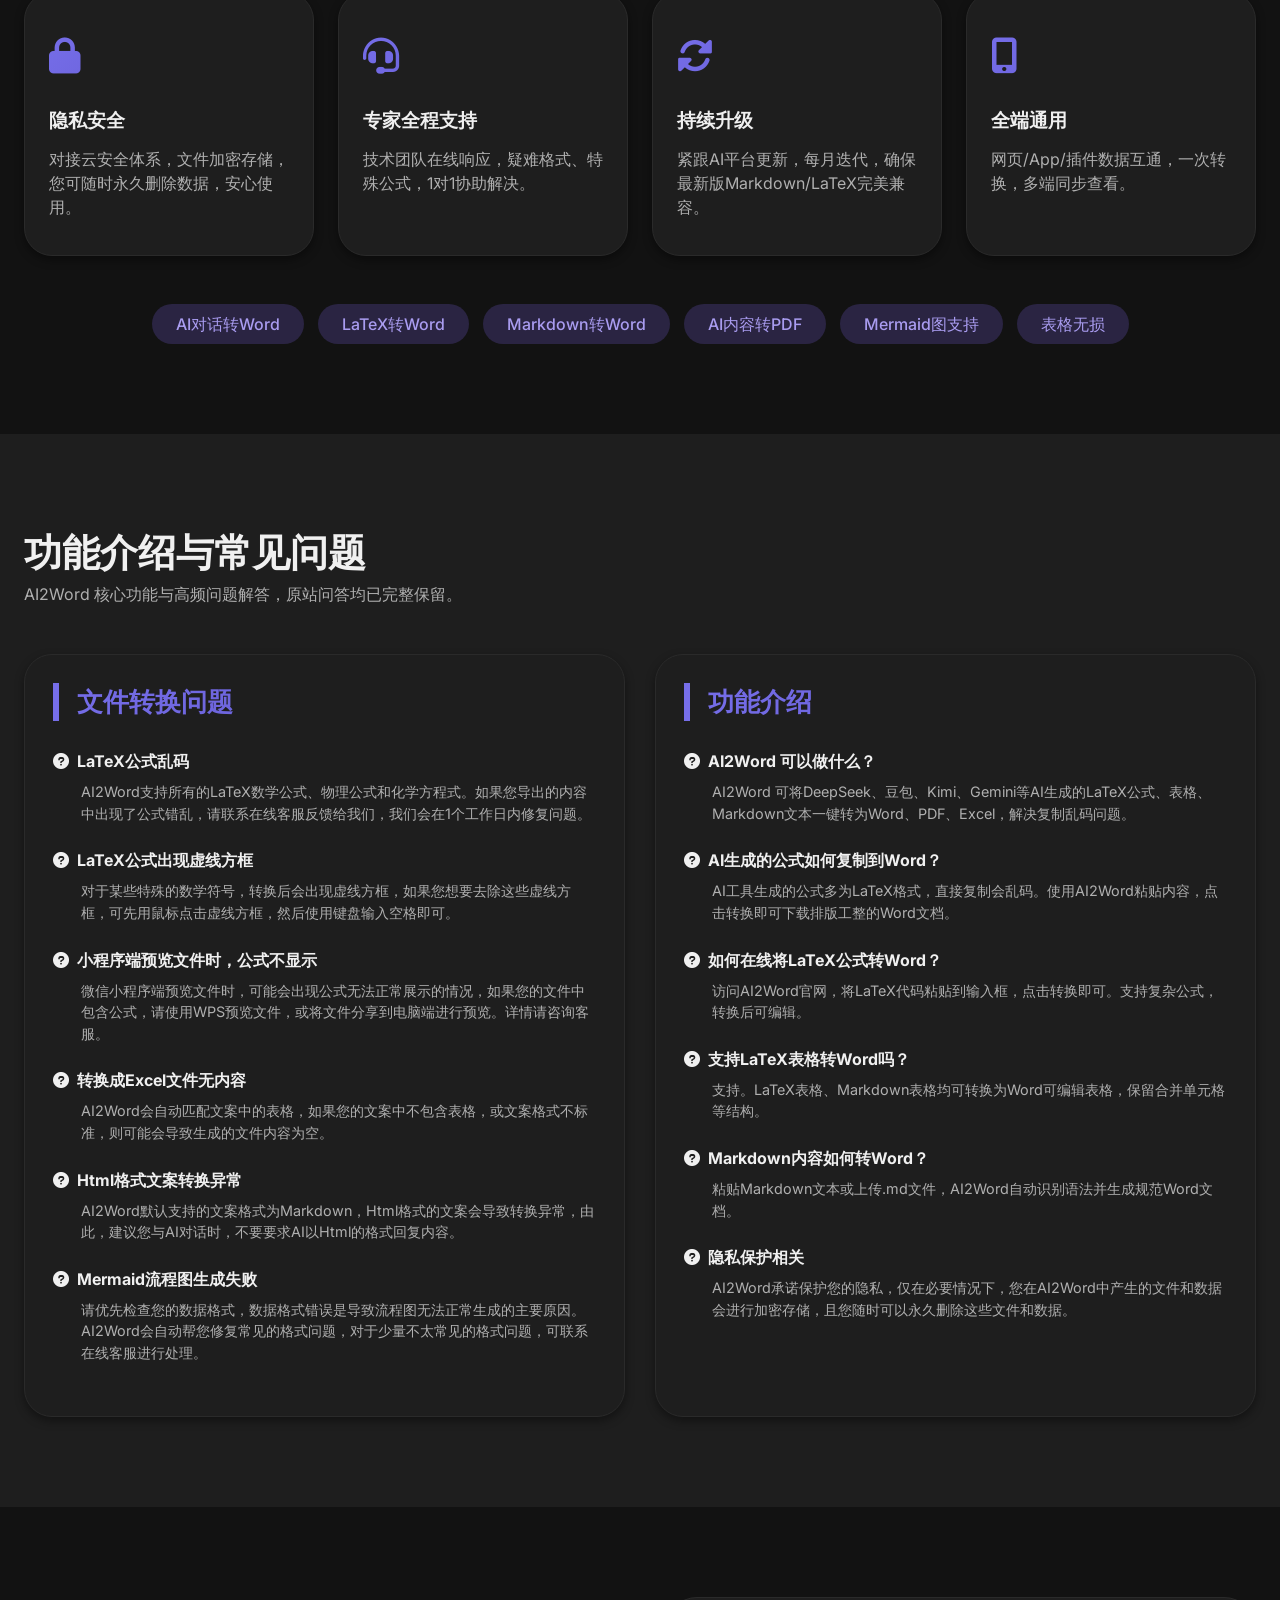
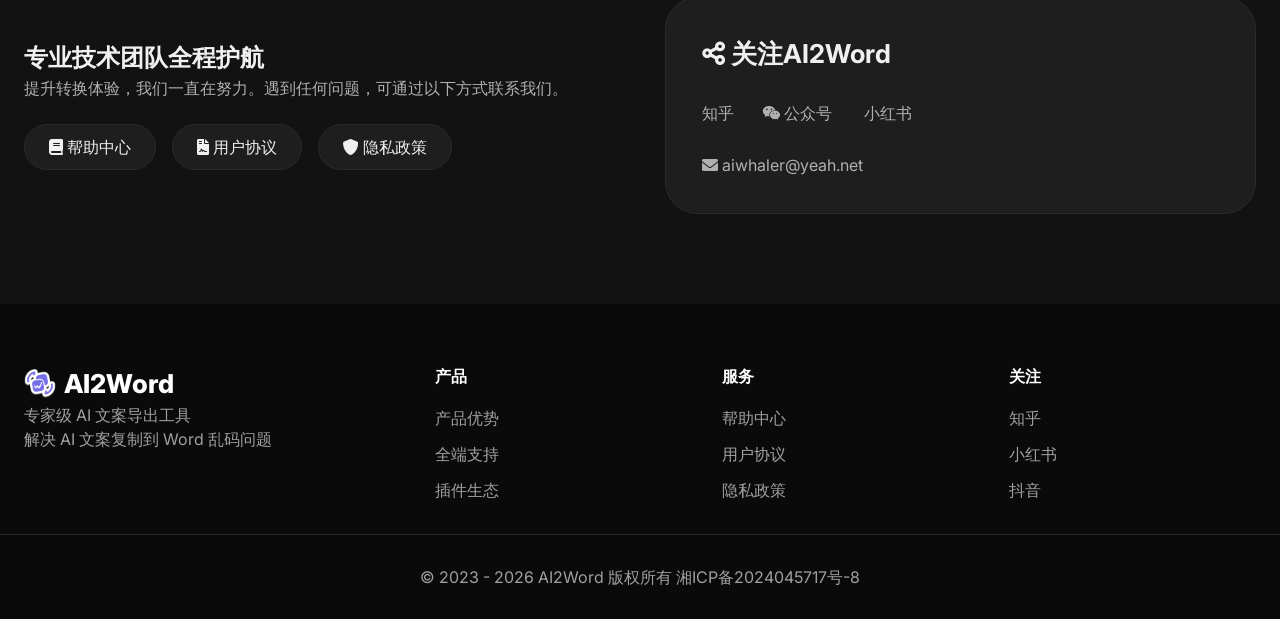
==== commit 2d584182: "1" ====
--- a/index.html
+++ b/index.html
@@ -1,35 +1,39 @@
 <!DOCTYPE html>
 <html lang="zh-CN">
+
 <head>
   <meta charset="UTF-8" />
   <meta name="viewport" content="width=device-width, initial-scale=1.0, viewport-fit=cover" />
   <meta property="og:title" content="AI2Word - AI对话转Word专家" />
-  <meta property="og:description" content="AI2Word —— 专注AI对话转Word、Markdown转Word、LaTeX转Word。兼容DeepSeek、豆包、ChatGPT、Gemini等主流AI，公式/Mermaid图完美保留。隐私安全，全端通用。" />
+  <meta property="og:description"
+    content="AI2Word —— 专注AI对话转Word、Markdown转Word、LaTeX转Word。兼容DeepSeek、豆包、ChatGPT、Gemini等主流AI，公式、Mermaid图完美保留。隐私安全，全端通用。" />
   <meta property="og:site_name" content="AI2Word" />
   <meta property="og:url" content="https://www.ai2word.chat/" />
   <meta property="og:type" content="website" />
   <meta property="og:locale" content="zh_CN" />
   <meta name="keywords" content="AI2Word,AI对话转Word,LaTeX转Word,Markdown转Word,AI内容转PDF,AI导出Word" />
   <link rel="canonical" href="https://www.ai2word.chat/" />
-  <title>AI2Word · AI对话转Word | LaTeX公式转Word | Markdown一键导出</title>
-  <meta name="description" content="AI2Word —— 将DeepSeek、豆包、ChatGPT、Kimi等AI生成的对话、LaTeX公式、Mermaid图完美转为Word/PDF/Excel。隐私安全，多端支持，专家级转换体验。" />
+  <title>AI2Word - AI转Word | LaTeX公式转Word | Markdown转Word</title>
+  <meta name="description"
+    content="AI2Word可以将DeepSeek、豆包、ChatGPT、Kimi等AI生成的对话、LaTeX公式、Mermaid图完美转为Word/PDF/Excel。隐私安全，多端支持，专家级转换体验。" />
   <!-- 字体与图标库 -->
   <link rel="preconnect" href="https://fonts.googleapis.com" />
   <link rel="preconnect" href="https://fonts.gstatic.com" crossorigin />
-  <link href="https://fonts.googleapis.com/css2?family=Inter:opsz,wght@14..32,400;14..32,500;14..32,600;14..32,700;14..32,800&display=swap" rel="stylesheet" />
+  <link
+    href="https://fonts.googleapis.com/css2?family=Inter:opsz,wght@14..32,400;14..32,500;14..32,600;14..32,700;14..32,800&display=swap"
+    rel="stylesheet" />
   <link rel="stylesheet" href="https://cdnjs.cloudflare.com/ajax/libs/font-awesome/6.0.0-beta3/css/all.min.css" />
   <link rel="stylesheet" href="styles.css" />
-  <link rel="icon" href="data:image/svg+xml,%3Csvg xmlns='http://www.w3.org/2000/svg' viewBox='0 0 100 100'%3E%3Crect width='100' height='100' rx='20' fill='%232563eb'/%3E%3Ctext x='50' y='68' font-size='48' text-anchor='middle' fill='white' font-family='Arial' font-weight='bold'%3EA2%3C/text%3E%3C/svg%3E" />
+  <link rel="icon" href="images/ai2word-logo.png" />
 </head>
+
 <body>
-  <!-- 全新头部：双行布局 + 轻量模糊 -->
+  <!-- 头部：橙色渐变 -->
   <header class="site-header">
     <div class="container header-container">
       <div class="brand-area">
-        <a href="#" class="logo-link">
-          <div class="logo-icon"><i class="fas fa-file-word"></i></div>
-          <span class="logo-text">AI2Word</span>
-        </a>
+        <img src="images/ai2word-logo.png" alt="AI2Word多端展示" style="width: 40px; height: 40px;" />
+        <div class="logo-text">AI2Word</div>
         <span class="badge-experimental">专业版</span>
       </div>
       <nav class="main-nav">
@@ -39,27 +43,29 @@
         <a href="#support">帮助中心</a>
       </nav>
       <div class="header-actions">
-        <a href="https://www.aiwhaler.com/" class="btn-header-outline" target="_blank" rel="noreferrer">登录</a>
-        <a href="https://www.aiwhaler.com/" class="btn-header-primary" target="_blank" rel="noreferrer">立即使用 <i class="fas fa-arrow-right"></i></a>
+        <a href="https://www.aiwhaler.com/" class="btn-header-primary" target="_blank" rel="noreferrer">立即使用 <i
+            class="fas fa-arrow-right"></i></a>
       </div>
     </div>
   </header>
 
   <main>
-    <!-- HERO · 全新错层设计：左边文字 + 右边交互卡片 -->
+    <!-- HERO -->
     <section class="hero-new">
       <div class="container hero-grid">
         <div class="hero-text">
           <div class="hero-chip"><i class="fas fa-bolt"></i> 专注AI内容导出 · 格式精准还原</div>
           <h1 class="hero-headline">AI对话转Word<br>像复制粘贴一样简单</h1>
-          <p class="hero-sub">兼容DeepSeek、豆包、ChatGPT、Gemini、Kimi等主流AI平台。LaTeX数学公式、物理化学式、Mermaid流程图无损转换，保留全部排版。隐私优先，全端通用。</p>
+          <p class="hero-sub">兼容DeepSeek、豆包、ChatGPT、Gemini、Kimi等主流AI平台。LaTeX数学公式、物理化学式、Mermaid流程图无损转换，保留全部排版。隐私优先，全端通用。
+          </p>
           <div class="hero-actions">
-            <a href="https://www.aiwhaler.com/" class="btn-primary-large" target="_blank" rel="noreferrer"><i class="fas fa-cloud-upload-alt"></i> 网页端在线转换</a>
+            <a href="https://www.aiwhaler.com/" class="btn-primary-large" target="_blank" rel="noreferrer"><i
+                class="fas fa-cloud-upload-alt"></i> 网页端在线转换</a>
             <a href="#download" class="btn-outline-large"><i class="fas fa-mobile-alt"></i> 下载 App</a>
           </div>
           <div class="trust-badge">
-            <span><i class="fas fa-check-circle"></i> 已服务10万+用户</span>
-            <span><i class="fas fa-shield-alt"></i> 数据加密存储</span>
+            <span><i class="fas fa-check-circle"></i> 已为10万+用户提升效率</span>
+            <span><i class="fas fa-shield-alt"></i> 100%数据加密保护</span>
           </div>
         </div>
         <div class="hero-visual-card">
@@ -76,38 +82,91 @@
               <div class="file-badge word-badge"><i class="fas fa-file-word"></i> 科研报告.docx</div>
             </div>
             <div class="preview-detail">
-              <div class="detail-item"><i class="fas fa-square-root-alt"></i> LaTeX公式: <code>E = mc^2</code> → 完美渲染</div>
+              <div class="detail-item"><i class="fas fa-square-root-alt"></i> LaTeX公式: <code>E = mc^2</code> → 完美渲染
+              </div>
               <div class="detail-item"><i class="fas fa-project-diagram"></i> Mermaid流程图: 自动识别</div>
               <div class="detail-item"><i class="fas fa-table"></i> 表格样式: 保留合并单元格</div>
             </div>
           </div>
-          <!-- 装饰浮动 -->
-          <div class="float-badge"><i class="fas fa-check"></i> 支持20+ AI平台</div>
-        </div>
-      </div>
-    </section>
-
-    <!-- 兼容性测评 · 全新卡片表格 (蓝白风格) -->
+        </div>
+      </div>
+    </section>
+
+    <!-- 兼容性测评 -->
     <section id="compatibility" class="section-spacing bg-soft-gray">
       <div class="container">
         <div class="section-header-left">
           <h2>主流AI平台兼容性测评 <span class="highlight-badge">实时更新</span></h2>
-          <p>截止2026.02 · AI2Word 针对各大AI平台Markdown导出能力深度测评，专业团队持续优化。</p>
+          <p>截止2026.04 · AI2Word 针对各大AI平台Markdown导出能力深度测评，专业团队持续优化。</p>
         </div>
         <div class="table-wrapper-modern">
           <table class="compatibility-table">
             <thead>
-              <tr><th>AI平台</th><th>Markdown(无公式)</th><th>Markdown(有公式)</th><th>Mermaid图</th><th>复杂表格</th></tr>
+              <tr>
+                <th>AI平台</th>
+                <th>Markdown(无公式)</th>
+                <th>Markdown(有公式)</th>
+                <th>Mermaid图</th>
+                <th>复杂表格</th>
+              </tr>
             </thead>
             <tbody>
-              <tr><td>DeepSeek</td><td><span class="badge-full">完全支持</span></td><td><span class="badge-full">完全支持</span></td><td><span class="badge-full">完全支持</span></td><td><span class="badge-full">完全支持</span></td></tr>
-              <tr><td>豆包</td><td><span class="badge-full">完全支持</span></td><td><span class="badge-full">完全支持</span></td><td><span class="badge-full">完全支持</span></td><td><span class="badge-full">完全支持</span></td></tr>
-              <tr><td>Kimi</td><td><span class="badge-full">完全支持</span></td><td><span class="badge-partial">部分支持</span></td><td><span class="badge-partial">部分支持</span></td><td><span class="badge-full">完全支持</span></td></tr>
-              <tr><td>通义千问</td><td><span class="badge-full">完全支持</span></td><td><span class="badge-partial">部分支持</span></td><td><span class="badge-full">完全支持</span></td><td><span class="badge-full">完全支持</span></td></tr>
-              <tr><td>智谱清言</td><td><span class="badge-full">完全支持</span></td><td><span class="badge-partial">部分支持</span></td><td><span class="badge-full">完全支持</span></td><td><span class="badge-full">完全支持</span></td></tr>
-              <tr><td>ChatGPT</td><td><span class="badge-full">完全支持</span></td><td><span class="badge-full">完全支持</span></td><td><span class="badge-full">完全支持</span></td><td><span class="badge-full">完全支持</span></td></tr>
-              <tr><td>Gemini</td><td><span class="badge-full">完全支持</span></td><td><span class="badge-full">完全支持</span></td><td><span class="badge-full">完全支持</span></td><td><span class="badge-full">完全支持</span></td></tr>
-              <tr><td>Grok</td><td><span class="badge-full">完全支持</span></td><td><span class="badge-partial">部分支持</span></td><td><span class="badge-full">完全支持</span></td><td><span class="badge-full">完全支持</span></td></tr>
+              <tr>
+                <td>DeepSeek</td>
+                <td><span class="badge-full">完全支持</span></td>
+                <td><span class="badge-full">完全支持</span></td>
+                <td><span class="badge-full">完全支持</span></td>
+                <td><span class="badge-full">完全支持</span></td>
+              </tr>
+              <tr>
+                <td>豆包</td>
+                <td><span class="badge-full">完全支持</span></td>
+                <td><span class="badge-full">完全支持</span></td>
+                <td><span class="badge-full">完全支持</span></td>
+                <td><span class="badge-full">完全支持</span></td>
+              </tr>
+              <tr>
+                <td>Kimi</td>
+                <td><span class="badge-full">完全支持</span></td>
+                <td><span class="badge-partial">部分支持</span></td>
+                <td><span class="badge-partial">部分支持</span></td>
+                <td><span class="badge-full">完全支持</span></td>
+              </tr>
+              <tr>
+                <td>通义千问</td>
+                <td><span class="badge-full">完全支持</span></td>
+                <td><span class="badge-partial">部分支持</span></td>
+                <td><span class="badge-full">完全支持</span></td>
+                <td><span class="badge-full">完全支持</span></td>
+              </tr>
+              <tr>
+                <td>智谱清言</td>
+                <td><span class="badge-full">完全支持</span></td>
+                <td><span class="badge-partial">部分支持</span></td>
+                <td><span class="badge-full">完全支持</span></td>
+                <td><span class="badge-full">完全支持</span></td>
+              </tr>
+              <tr>
+                <td>ChatGPT</td>
+                <td><span class="badge-full">完全支持</span></td>
+                <td><span class="badge-full">完全支持</span></td>
+                <td><span class="badge-full">完全支持</span></td>
+                <td><span class="badge-full">完全支持</span></td>
+              </tr>
+              <tr>
+                <td>Gemini</td>
+                <td><span class="badge-full">完全支持</span></td>
+                <td><span class="badge-full">完全支持</span></td>
+                <td><span class="badge-full">完全支持</span></td>
+                <td><span class="badge-full">完全支持</span></td>
+              </tr>
+              <tr>
+                <td>Grok</td>
+                <td><span class="badge-full">完全支持</span></td>
+                <td><span class="badge-partial">部分支持</span></td>
+                <td><span class="badge-full">完全支持</span></td>
+                <td><span class="badge-full">完全支持</span></td>
+              </tr>
             </tbody>
           </table>
         </div>
@@ -115,7 +174,7 @@
       </div>
     </section>
 
-    <!-- 插件生态 · 横向滚动卡片 + 全新布局 -->
+    <!-- 插件生态 -->
     <section id="plugins" class="section-spacing">
       <div class="container">
         <div class="section-header-center">
@@ -124,49 +183,52 @@
         </div>
         <div class="plugin-showcase">
           <div class="plugin-featured">
-            <div class="plugin-icon-large"><i class="fas fa-puzzle-piece"></i></div>
+            <div class="plugin-icon-large"><img src="images/ai2word-logo.png" alt="AI2Word多端展示" style="width: 80px; height: 80px;" /></div>
             <h3>AI2Word 通用插件</h3>
             <p>一键将AI Markdown、LaTeX公式转为Word/PDF/Excel，适配DeepSeek、豆包、ChatGPT等几乎所有主流AI。</p>
-            <a href="https://www.aiwhaler.com/plugin/" class="plugin-link" target="_blank">安装插件 <i class="fas fa-external-link-alt"></i></a>
+            <a href="https://www.aiwhaler.com/plugin/" class="plugin-link" target="_blank">安装插件 <i
+                class="fas fa-external-link-alt"></i></a>
           </div>
           <div class="plugin-mini-grid">
             <div class="plugin-mini-card">
-              <i class="fab fa-bots" style="color:#2563eb"></i>
-              <span>DeepSeek 插件</span>
-              <a href="https://deepseek.aiwhaler.com/" target="_blank">体验 →</a>
+              <img src="images/lowcode-2411744.png" alt="AI2Word多端展示" style="width: 40px; height: 40px;" />
+              <span>DeepSeek 专用插件</span>
+              <a href="https://deepseek.aiwhaler.com/" target="_blank">安装插件 →</a>
             </div>
             <div class="plugin-mini-card">
-              <i class="fas fa-comment-dots" style="color:#10b981"></i>
-              <span>豆包插件</span>
-              <a href="https://doubao.aiwhaler.com/" target="_blank">体验 →</a>
+              <img src="images/lowcode-2411736.png" alt="AI2Word多端展示" style="width: 40px; height: 40px; border-radius: 6px;" />
+              <span>豆包 专用插件</span>
+              <a href="https://doubao.aiwhaler.com/" target="_blank">安装插件 →</a>
             </div>
             <div class="plugin-mini-card">
-              <i class="fab fa-google" style="color:#f97316"></i>
-              <span>Gemini 插件</span>
-              <a href="https://gemini.aiwhaler.com/" target="_blank">体验 →</a>
+              <img src="images/lowcode-2421671.png" alt="AI2Word多端展示" style="width: 40px; height: 40px;" />
+              <span>Gemini 专用插件</span>
+              <a href="https://gemini.aiwhaler.com/" target="_blank">安装插件 →</a>
             </div>
             <div class="plugin-mini-card">
-              <i class="fab fa-openai" style="color:#10a37f"></i>
-              <span>ChatGPT 插件</span>
-              <a href="https://chatgpt.aiwhaler.com/" target="_blank">体验 →</a>
-            </div>
-          </div>
-        </div>
-      </div>
-    </section>
-
-    <!-- 全端支持 + App下载 (已移除小程序，仅保留App) -->
+              <img src="images/lowcode-2421670.jpg" alt="AI2Word多端展示" style="width: 40px; height: 40px; border-radius: 6px;" />
+              <span>ChatGPT 专用插件</span>
+              <a href="https://chatgpt.aiwhaler.com/" target="_blank">安装插件 →</a>
+            </div>
+          </div>
+        </div>
+      </div>
+    </section>
+
+    <!-- 全端支持 + App下载 -->
     <section id="platforms" class="section-spacing bg-gradient-light">
       <div class="container platforms-dual">
         <div class="platforms-content">
           <h2>全渠道覆盖，随时随地导出文档</h2>
-          <p class="platforms-desc">网页端、手机App、浏览器插件——无论您使用哪种设备，AI2Word都能提供一致的转换体验。</p>
+          <p class="platforms-desc">网页端、手机App、浏览器插件——无论您使用哪种设备，AI2Word都能提供一致的转换体验，多端数据共享，轻松一键转发。</p>
           <div class="platform-icons">
             <div class="pf-item"><i class="fas fa-laptop"></i> 网页版</div>
-            <div class="pf-item"><i class="fab fa-apple"></i> iOS/安卓</div>
+            <div class="pf-item"><i class="fab fa-apple"></i> App</div>
             <div class="pf-item"><i class="fas fa-puzzle-piece"></i> 插件</div>
           </div>
-          <img class="platform-mockup" src="https://7365-seekservice-9gkeeztlfcb2a6d4-1301441002.tcb.qcloud.la/web_res/logo-2026-04-01-006.png?sign=7559bf7e9a6dcdb996e9ed793d5d4d61&t=1775034574" alt="AI2Word多端展示" style="max-width:80%; border-radius:24px; margin-top:24px;" />
+          <img class="platform-mockup"
+            src="images/lowcode-2451411.png"
+            alt="AI2Word多端展示" style="max-width:80%; border-radius:24px; margin-top:24px;" />
         </div>
         <div id="download" class="qr-panel-new">
           <div class="qr-header">
@@ -174,20 +236,22 @@
             <span>扫码下载 App</span>
           </div>
           <p>扫描二维码下载AI2Word手机App，随时随地进行转换。</p>
-          <div class="qr-duo" style="justify-content: center;">
+          <div class="qr-duo">
             <div class="qr-block">
-              <img src="https://seekservice-9gkeeztlfcb2a6d4-1301441002.tcloudbaseapp.com/resources/2026-01/lowcode-2421725" alt="AI2Word App" />
-              <span>📱 点击或扫码下载</span>
+              <img
+                src="images/lowcode-2421672.png"
+                alt="AI2Word App" />
             </div>
           </div>
           <div class="qr-footer-note">
-            <a href="https://apps.apple.com/cn/app/ai2word-ai%E8%BD%AC%E6%8D%A2%E5%8A%A9%E6%89%8B/id6753907237" target="_blank" class="appstore-link">App Store 下载 <i class="fas fa-external-link-alt"></i></a>
-          </div>
-        </div>
-      </div>
-    </section>
-
-    <!-- 产品优势 · 带图标与描述，全新排列 -->
+            <a href="https://apps.apple.com/cn/app/ai2word-ai%E8%BD%AC%E6%8D%A2%E5%8A%A9%E6%89%8B/id6753907237"
+              target="_blank" class="appstore-link">App Store 下载 <i class="fas fa-external-link-alt"></i></a>
+          </div>
+        </div>
+      </div>
+    </section>
+
+    <!-- 产品优势 -->
     <section id="features" class="section-spacing">
       <div class="container">
         <div class="section-header-center">
@@ -221,7 +285,7 @@
       </div>
     </section>
 
-    <!-- FAQ · 全新双栏卡片设计 (已移除“操作指南”分类，保留功能介绍与文件转换问题) -->
+    <!-- FAQ -->
     <section id="faq" class="section-spacing bg-soft-gray">
       <div class="container">
         <div class="section-header-left">
@@ -232,24 +296,29 @@
       </div>
     </section>
 
-    <!-- 支持团队 + 社交 -->
+    <!-- 支持团队 -->
     <section id="support" class="section-spacing">
       <div class="container support-split">
         <div class="support-info">
           <h2>专业技术团队全程护航</h2>
           <p>提升转换体验，我们一直在努力。遇到任何问题，可通过以下方式联系我们。</p>
           <div class="support-links-group">
-            <a href="https://www.aiwhaler.com/help/" class="support-link-btn" target="_blank"><i class="fas fa-book"></i> 帮助中心</a>
-            <a href="https://www.aiwhaler.com/ua/" class="support-link-btn" target="_blank"><i class="fas fa-file-contract"></i> 用户协议</a>
-            <a href="https://www.aiwhaler.com/pp/" class="support-link-btn" target="_blank"><i class="fas fa-shield-alt"></i> 隐私政策</a>
+            <a href="https://www.aiwhaler.com/help/" class="support-link-btn" target="_blank"><i
+                class="fas fa-book"></i> 帮助中心</a>
+            <a href="https://www.aiwhaler.com/ua/" class="support-link-btn" target="_blank"><i
+                class="fas fa-file-contract"></i> 用户协议</a>
+            <a href="https://www.aiwhaler.com/pp/" class="support-link-btn" target="_blank"><i
+                class="fas fa-shield-alt"></i> 隐私政策</a>
           </div>
         </div>
         <div class="social-connect-card">
           <h3><i class="fas fa-share-alt"></i> 关注AI2Word</h3>
           <div class="social-links-row">
-            <a href="https://www.zhihu.com/people/33-44-73-12-10" target="_blank"><i class="fab fa-zhihu"></i> 知乎</a>
+            <a href="https://www.zhihu.com/people/33-44-73-12-10" target="_blank">知乎</a>
             <span class="wechat-hover-trigger"> <i class="fab fa-weixin"></i> 公众号
-              <span class="wechat-qr-pop"><img src="https://seekservice-9gkeeztlfcb2a6d4-1301441002.tcloudbaseapp.com/resources/2025-12/lowcode-2403880" alt="公众号二维码" /></span>
+              <span class="wechat-qr-pop"><img
+                  src="https://seekservice-9gkeeztlfcb2a6d4-1301441002.tcloudbaseapp.com/resources/2025-12/lowcode-2403880"
+                  alt="公众号二维码" /></span>
             </span>
             <a href="#" target="_blank"><i class="fab fa-xiaohongshu"></i> 小红书</a>
           </div>
@@ -262,8 +331,9 @@
   <footer class="footer-new">
     <div class="container footer-grid">
       <div class="footer-col">
-        <div class="footer-logo"><i class="fas fa-file-word"></i> AI2Word</div>
-        <p>专家级AI文案导出工具</p>
+        <div class="footer-logo"><img src="images/ai2word-logo.png" alt="AI2Word多端展示" style="width: 32px; height: 32px;" /> AI2Word</div>
+        <p>专家级 AI 文案导出工具</p>
+        <p>解决 AI 文案复制到 Word 乱码问题</p>
       </div>
       <div class="footer-col">
         <h4>产品</h4>
@@ -271,7 +341,8 @@
       </div>
       <div class="footer-col">
         <h4>服务</h4>
-        <a href="https://www.aiwhaler.com/help/">帮助中心</a><a href="https://www.aiwhaler.com/ua/">用户协议</a><a href="https://www.aiwhaler.com/pp/">隐私政策</a>
+        <a href="https://www.aiwhaler.com/help/">帮助中心</a><a href="https://www.aiwhaler.com/ua/">用户协议</a><a
+          href="https://www.aiwhaler.com/pp/">隐私政策</a>
       </div>
       <div class="footer-col">
         <h4>关注</h4>
@@ -279,23 +350,20 @@
       </div>
     </div>
     <div class="copyright-bar">
-      <p>© 2018 - 2026 AI2Word 版权所有 <a href="https://beian.miit.gov.cn/">湘ICP备2024045717号-7</a></p>
+      <p>© 2023 - 2026 AI2Word 版权所有 <a href="https://beian.miit.gov.cn/">湘ICP备2024045717号-8</a></p>
     </div>
   </footer>
 
   <script>
-    (function() {
-      // 保留功能介绍(cat3)和文件转换问题(cat2)，移除操作指南(cat1)
+    (function () {
       const faqData = {
         questions: [
-          // 功能介绍
           { id: 592, categoryId: 3, title: "AI2Word 可以做什么？", answer: "AI2Word 可将DeepSeek、豆包、Kimi、Gemini等AI生成的LaTeX公式、表格、Markdown文本一键转为Word、PDF、Excel，解决复制乱码问题。" },
           { id: 591, categoryId: 3, title: "AI生成的公式如何复制到Word？", answer: "AI工具生成的公式多为LaTeX格式，直接复制会乱码。使用AI2Word粘贴内容，点击转换即可下载排版工整的Word文档。" },
           { id: 590, categoryId: 3, title: "如何在线将LaTeX公式转Word？", answer: "访问AI2Word官网，将LaTeX代码粘贴到输入框，点击转换即可。支持复杂公式，转换后可编辑。" },
           { id: 595, categoryId: 3, title: "支持LaTeX表格转Word吗？", answer: "支持。LaTeX表格、Markdown表格均可转换为Word可编辑表格，保留合并单元格等结构。" },
           { id: 596, categoryId: 3, title: "Markdown内容如何转Word？", answer: "粘贴Markdown文本或上传.md文件，AI2Word自动识别语法并生成规范Word文档。" },
           { id: 4, title: "隐私保护相关", answer: "AI2Word承诺保护您的隐私，仅在必要情况下，您在AI2Word中产生的文件和数据会进行加密存储，且您随时可以永久删除这些文件和数据。", categoryId: 3 },
-          // 文件转换问题
           { id: 51, title: "LaTeX公式乱码", answer: "AI2Word支持所有的LaTeX数学公式、物理公式和化学方程式。如果您导出的内容中出现了公式错乱，请联系在线客服反馈给我们，我们会在1个工作日内修复问题。", categoryId: 2 },
           { id: 89, title: "LaTeX公式出现虚线方框", answer: "对于某些特殊的数学符号，转换后会出现虚线方框，如果您想要去除这些虚线方框，可先用鼠标点击虚线方框，然后使用键盘输入空格即可。", categoryId: 2 },
           { id: 4, title: "小程序端预览文件时，公式不显示", answer: "微信小程序端预览文件时，可能会出现公式无法正常展示的情况，如果您的文件中包含公式，请使用WPS预览文件，或将文件分享到电脑端进行预览。详情请咨询客服。", categoryId: 2 },
@@ -309,13 +377,13 @@
         ]
       };
       const container = document.getElementById('faq-modern-container');
-      if(container) {
+      if (container) {
         const catMap = new Map();
         faqData.categories.forEach(c => catMap.set(c.id, { title: c.title, items: [] }));
-        faqData.questions.forEach(q => { if(catMap.has(q.categoryId)) catMap.get(q.categoryId).items.push(q); });
+        faqData.questions.forEach(q => { if (catMap.has(q.categoryId)) catMap.get(q.categoryId).items.push(q); });
         let html = '<div class="faq-two-columns">';
-        for(let cat of catMap.values()) {
-          if(cat.items.length === 0) continue;
+        for (let cat of catMap.values()) {
+          if (cat.items.length === 0) continue;
           html += `<div class="faq-category-block"><div class="category-title">${cat.title}</div>`;
           cat.items.forEach(item => {
             let answerHtml = item.answer.replace(/\n/g, '<br>');
@@ -329,4 +397,5 @@
     })();
   </script>
 </body>
+
 </html>
--- a/styles.css
+++ b/styles.css
@@ -1,27 +1,32 @@
-/* styles.css —— AI2Word 专业渐变色设计 */
+/* styles.css —— AI2Word 深色主题 · 紫罗兰强调 (#766EE9) */
 
 :root {
-  --primary: #2563eb;
-  --primary-dark: #1d4ed8;
-  --primary-light: #dbeafe;
-  --accent: #0ea5e9;
-  --gradient-main: linear-gradient(135deg, #2563eb 0%, #7c3aed 100%);
-  --gradient-light: linear-gradient(135deg, #dbeafe 0%, #ede9fe 100%);
-  --bg-page: #ffffff;
-  --bg-soft: #f8fafc;
-  --bg-card: #ffffff;
-  --text-dark: #0b1e33;
-  --text-muted: #475569;
-  --border-light: #e2e8f0;
-  --shadow-sm: 0 4px 10px rgba(0,0,0,0.02);
-  --shadow-md: 0 12px 30px -8px rgba(0,0,0,0.08);
-  --shadow-lg: 0 25px 50px -12px rgba(37,99,235,0.2);
+  --primary: #766EE9;
+  --primary-dark: #5e54c9;
+  --primary-light: #2a2442;
+  --accent: #a99cf0;
+  --gradient-main: linear-gradient(135deg, #766EE9 0%, #5e54c9 100%);
+  --gradient-light: linear-gradient(135deg, #2a2442 0%, #1f1c33 100%);
+  --bg-page: #121212;
+  --bg-soft: #1e1e1e;
+  --bg-card: #1e1e1e;
+  --text-dark: #f0f0f0;
+  --text-muted: #b0b0b0;
+  --border-light: #2a2a2a;
+  --shadow-sm: 0 4px 10px rgba(0, 0, 0, 0.4);
+  --shadow-md: 0 12px 30px -8px rgba(0, 0, 0, 0.6);
+  --shadow-lg: 0 25px 50px -12px rgba(118, 110, 233, 0.2);
   --radius-md: 20px;
   --radius-lg: 28px;
   --transition: all 0.2s ease;
 }
 
-* { margin: 0; padding: 0; box-sizing: border-box; }
+* {
+  margin: 0;
+  padding: 0;
+  box-sizing: border-box;
+}
+
 body {
   font-family: 'Inter', sans-serif;
   background: var(--bg-page);
@@ -29,131 +34,802 @@
   line-height: 1.5;
   -webkit-font-smoothing: antialiased;
 }
-a { text-decoration: none; color: inherit; }
-.container { max-width: 1280px; margin: 0 auto; padding: 0 24px; }
+
+a {
+  text-decoration: none;
+  color: inherit;
+}
+
+.container {
+  max-width: 1280px;
+  margin: 0 auto;
+  padding: 0 24px;
+}
 
 /* 头部 */
 .site-header {
-  position: sticky; top: 0; z-index: 100;
-  background: rgba(255,255,255,0.85); backdrop-filter: blur(12px);
+  position: sticky;
+  top: 0;
+  z-index: 100;
+  background: rgba(18, 18, 18, 0.85);
+  backdrop-filter: blur(12px);
   border-bottom: 1px solid var(--border-light);
-  padding: 12px 0;
-}
-.header-container { display: flex; align-items: center; justify-content: space-between; }
-.brand-area { display: flex; align-items: center; gap: 12px; }
-.logo-link { display: flex; align-items: center; gap: 8px; }
-.logo-icon { background: var(--gradient-main); color: white; width: 40px; height: 40px; display: flex; align-items: center; justify-content: center; border-radius: 14px; font-size: 20px; }
-.logo-text { font-weight: 800; font-size: 1.6rem; letter-spacing: -0.02em; background: var(--gradient-main); -webkit-background-clip: text; background-clip: text; color: transparent; }
-.badge-experimental { background: var(--primary-light); color: var(--primary-dark); padding: 4px 12px; border-radius: 40px; font-size: 0.7rem; font-weight: 700; }
-.main-nav { display: flex; gap: 36px; }
-.main-nav a { font-weight: 500; color: var(--text-muted); transition: var(--transition); }
-.main-nav a:hover { color: #2563eb; }
-.header-actions { display: flex; gap: 12px; }
-.btn-header-outline { padding: 8px 18px; border-radius: 40px; border: 1px solid var(--border-light); font-weight: 500; }
-.btn-header-primary { background: var(--gradient-main); color: white; padding: 8px 22px; border-radius: 40px; font-weight: 600; display: flex; align-items: center; gap: 8px; box-shadow: 0 4px 10px rgba(37,99,235,0.3); }
+  padding: 20px 0;
+}
+
+.header-container {
+  display: flex;
+  align-items: center;
+  justify-content: space-between;
+}
+
+.brand-area {
+  display: flex;
+  align-items: center;
+  gap: 12px;
+}
+
+.logo-link {
+  display: flex;
+  align-items: center;
+  gap: 8px;
+}
+
+.logo-icon {
+  background: var(--gradient-main);
+  color: white;
+  width: 40px;
+  height: 40px;
+  display: flex;
+  align-items: center;
+  justify-content: center;
+  border-radius: 14px;
+  font-size: 20px;
+}
+
+.logo-text {
+  font-weight: 800;
+  font-size: 1.6rem;
+  letter-spacing: -0.02em;
+  background: #ffffff;
+  -webkit-background-clip: text;
+  background-clip: text;
+  color: transparent;
+}
+
+.badge-experimental {
+  background: var(--primary-light);
+  color: #ffffff;
+  padding: 4px 12px;
+  border-radius: 40px;
+  font-size: 14px;
+  font-weight: 700;
+}
+
+.main-nav {
+  display: flex;
+  gap: 36px;
+}
+
+.main-nav a {
+  font-weight: 500;
+  color: var(--text-muted);
+  transition: var(--transition);
+}
+
+.main-nav a:hover {
+  color: var(--primary);
+}
+
+.header-actions {
+  display: flex;
+  gap: 12px;
+}
+
+.btn-header-outline {
+  padding: 8px 18px;
+  border-radius: 40px;
+  border: 1px solid var(--border-light);
+  font-weight: 500;
+  color: var(--text-muted);
+}
+
+.btn-header-primary {
+  background: var(--gradient-main);
+  color: white;
+  padding: 8px 22px;
+  border-radius: 40px;
+  font-weight: 600;
+  display: flex;
+  align-items: center;
+  gap: 8px;
+  box-shadow: 0 4px 10px rgba(118, 110, 233, 0.3);
+}
 
 /* HERO */
-.hero-new { padding: 70px 0 80px; }
-.hero-grid { display: grid; grid-template-columns: 1.2fr 1fr; gap: 60px; align-items: center; }
-.hero-chip { background: var(--gradient-light); display: inline-block; padding: 6px 18px; border-radius: 60px; font-weight: 600; color: var(--primary-dark); margin-bottom: 24px; }
-.hero-headline { font-size: 3.4rem; font-weight: 800; line-height: 1.1; letter-spacing: -0.03em; margin-bottom: 24px; background: var(--gradient-main); -webkit-background-clip: text; background-clip: text; color: transparent; }
-.hero-sub { color: var(--text-muted); font-size: 1.1rem; margin-bottom: 36px; max-width: 90%; }
-.hero-actions { display: flex; gap: 20px; flex-wrap: wrap; margin-bottom: 32px; }
-.btn-primary-large { background: var(--gradient-main); color: white; padding: 14px 32px; border-radius: 60px; font-weight: 700; display: inline-flex; align-items: center; gap: 10px; box-shadow: var(--shadow-lg); transition: var(--transition); border: none; }
-.btn-outline-large { border: 1px solid var(--border-light); padding: 14px 32px; border-radius: 60px; font-weight: 600; display: inline-flex; align-items: center; gap: 10px; background: white; }
-.trust-badge { display: flex; gap: 24px; color: var(--text-muted); font-weight: 500; }
-.hero-visual-card { background: white; border-radius: var(--radius-lg); padding: 28px; box-shadow: var(--shadow-lg); border: 1px solid var(--border-light); position: relative; }
-.preview-header { display: flex; align-items: center; gap: 8px; margin-bottom: 30px; color: var(--text-muted); }
-.preview-dot { width: 12px; height: 12px; border-radius: 50%; background: #cbd5e1; }
-.preview-body { display: flex; align-items: center; justify-content: space-around; margin-bottom: 30px; }
-.file-badge { background: #f1f5f9; padding: 12px 24px; border-radius: 60px; font-weight: 600; }
-.word-badge { background: var(--gradient-main); color: white; }
-.arrow-animation { font-size: 32px; color: #2563eb; }
-.preview-detail { display: flex; flex-direction: column; gap: 12px; }
-.detail-item { background: #f8fafc; padding: 12px 16px; border-radius: 16px; }
-.float-badge { position: absolute; bottom: -16px; right: 30px; background: var(--gradient-main); color: white; padding: 8px 18px; border-radius: 60px; font-weight: 600; box-shadow: var(--shadow-md); }
+.hero-new {
+  padding: 120px 0;
+}
+
+.hero-grid {
+  display: grid;
+  grid-template-columns: 1.2fr 1fr;
+  gap: 60px;
+  align-items: center;
+}
+
+.hero-chip {
+  background: var(--gradient-light);
+  display: inline-block;
+  padding: 6px 18px;
+  border-radius: 60px;
+  font-weight: 600;
+  color: var(--accent);
+  margin-bottom: 24px;
+}
+
+.hero-headline {
+  font-size: 3.4rem;
+  font-weight: 800;
+  line-height: 1.1;
+  letter-spacing: -0.03em;
+  margin-bottom: 24px;
+  background: #ffffff;
+  -webkit-background-clip: text;
+  background-clip: text;
+  color: transparent;
+}
+
+.hero-sub {
+  color: var(--text-muted);
+  font-size: 1.1rem;
+  margin-bottom: 36px;
+  max-width: 90%;
+}
+
+.hero-actions {
+  display: flex;
+  gap: 20px;
+  flex-wrap: wrap;
+  margin-bottom: 32px;
+}
+
+.btn-primary-large {
+  background: var(--gradient-main);
+  color: white;
+  padding: 14px 32px;
+  border-radius: 60px;
+  font-weight: 700;
+  display: inline-flex;
+  align-items: center;
+  gap: 10px;
+  box-shadow: var(--shadow-lg);
+  transition: var(--transition);
+  border: none;
+}
+
+.btn-outline-large {
+  border: 1px solid var(--border-light);
+  padding: 14px 32px;
+  border-radius: 60px;
+  font-weight: 600;
+  display: inline-flex;
+  align-items: center;
+  gap: 10px;
+  background: transparent;
+  color: var(--text-dark);
+}
+
+.trust-badge {
+  display: flex;
+  gap: 24px;
+  color: var(--text-muted);
+  font-weight: 500;
+}
+
+.hero-visual-card {
+  background: var(--bg-card);
+  border-radius: var(--radius-lg);
+  padding: 28px;
+  box-shadow: var(--shadow-lg);
+  border: 1px solid var(--border-light);
+  position: relative;
+}
+
+.preview-header {
+  display: flex;
+  align-items: center;
+  gap: 8px;
+  margin-bottom: 30px;
+  color: var(--text-muted);
+}
+
+.preview-dot {
+  width: 12px;
+  height: 12px;
+  border-radius: 50%;
+  background: #4a4a4a;
+}
+
+.preview-body {
+  display: flex;
+  align-items: center;
+  justify-content: space-around;
+  margin-bottom: 30px;
+}
+
+.file-badge {
+  background: #2a2a2a;
+  padding: 12px 24px;
+  border-radius: 60px;
+  font-weight: 600;
+  color: var(--text-dark);
+}
+
+.word-badge {
+  background: var(--gradient-main);
+  color: white;
+}
+
+.arrow-animation {
+  font-size: 32px;
+  color: var(--primary);
+}
+
+.preview-detail {
+  display: flex;
+  flex-direction: column;
+  gap: 12px;
+}
+
+.detail-item {
+  background: #252525;
+  padding: 12px 16px;
+  border-radius: 16px;
+  color: var(--text-muted);
+}
+
+.float-badge {
+  position: absolute;
+  bottom: -16px;
+  right: 30px;
+  background: var(--gradient-main);
+  color: white;
+  padding: 8px 18px;
+  border-radius: 60px;
+  font-weight: 600;
+  box-shadow: var(--shadow-md);
+}
 
 /* 通用区块 */
-.section-spacing { padding: 90px 0; }
-.bg-soft-gray { background: var(--bg-soft); }
-.bg-gradient-light { background: var(--gradient-light); }
-.section-header-left { margin-bottom: 48px; }
-.section-header-left h2 { font-size: 2.4rem; font-weight: 700; display: flex; align-items: center; gap: 16px; }
-.highlight-badge { background: var(--primary-light); color: var(--primary-dark); font-size: 0.9rem; padding: 4px 14px; border-radius: 60px; }
-.section-header-center { text-align: center; margin-bottom: 56px; }
-.section-header-center h2 { font-size: 2.4rem; background: var(--gradient-main); -webkit-background-clip: text; background-clip: text; color: transparent; display: inline-block; }
+.section-spacing {
+  padding: 90px 0;
+}
+
+.bg-soft-gray {
+  background: var(--bg-soft);
+}
+
+.bg-gradient-light {
+  background: var(--gradient-light);
+}
+
+.section-header-left {
+  margin-bottom: 48px;
+}
+
+.section-header-left h2 {
+  font-size: 2.4rem;
+  font-weight: 700;
+  display: flex;
+  align-items: center;
+  gap: 16px;
+  color: var(--text-dark);
+}
+
+.section-header-left p {
+  color: var(--text-muted);
+}
+
+.highlight-badge {
+  background: var(--primary-light);
+  color: #ffffff;
+  font-size: 0.9rem;
+  padding: 4px 14px;
+  border-radius: 60px;
+}
+
+.section-header-center {
+  text-align: center;
+  margin-bottom: 56px;
+}
+
+.section-header-center h2 {
+  font-size: 2.4rem;
+  background: #ffffff;
+  -webkit-background-clip: text;
+  background-clip: text;
+  color: transparent;
+  display: inline-block;
+}
+
+.section-header-center p {
+  color: var(--text-muted);
+}
 
 /* 表格 */
-.table-wrapper-modern { background: white; border-radius: 28px; padding: 8px; box-shadow: var(--shadow-md); border: 1px solid var(--border-light); }
-.compatibility-table { width: 100%; border-collapse: collapse; }
-.compatibility-table th { text-align: left; padding: 18px 20px; background: #f1f5f9; font-weight: 600; }
-.compatibility-table td { padding: 14px 20px; border-bottom: 1px solid #edf2f7; }
-.badge-full { background: #dcfce7; color: #15803d; padding: 4px 12px; border-radius: 40px; font-weight: 600; font-size: 0.8rem; }
-.badge-partial { background: #fef9c3; color: #a16207; padding: 4px 12px; border-radius: 40px; }
+.table-wrapper-modern {
+  background: var(--bg-card);
+  border-radius: 28px;
+  padding: 8px;
+  box-shadow: var(--shadow-md);
+  border: 1px solid var(--border-light);
+}
+
+.compatibility-table {
+  width: 100%;
+  border-collapse: collapse;
+  color: var(--text-dark);
+}
+
+.compatibility-table th {
+  text-align: left;
+  padding: 18px 20px;
+  font-weight: 600;
+  color: #fff;
+}
+
+.compatibility-table td {
+  padding: 14px 20px;
+  border-top: 1px solid #2a2a2a;
+}
+
+.badge-full {
+  background: #1e3a2f;
+  color: #6ee7b7;
+  padding: 4px 12px;
+  border-radius: 40px;
+  font-weight: 600;
+  font-size: 0.8rem;
+}
+
+.badge-partial {
+  background: #3d2e0a;
+  color: #fde047;
+  padding: 4px 12px;
+  border-radius: 40px;
+}
+
+.table-note {
+  margin-top: 20px;
+  color: var(--text-muted);
+}
 
 /* 插件 */
-.plugin-showcase { display: grid; grid-template-columns: 1.2fr 2fr; gap: 30px; }
-.plugin-featured { background: white; border-radius: 28px; padding: 36px; box-shadow: var(--shadow-md); }
-.plugin-icon-large { font-size: 48px; background: var(--gradient-main); -webkit-background-clip: text; background-clip: text; color: transparent; margin-bottom: 24px; }
-.plugin-featured h3 { font-size: 1.8rem; margin-bottom: 16px; }
-.plugin-link { color: #2563eb; font-weight: 700; margin-top: 24px; display: inline-block; }
-.plugin-mini-grid { display: grid; grid-template-columns: 1fr 1fr; gap: 20px; }
-.plugin-mini-card { background: white; border-radius: 24px; padding: 24px; box-shadow: var(--shadow-sm); border: 1px solid var(--border-light); transition: var(--transition); }
-.plugin-mini-card i { font-size: 32px; margin-bottom: 16px; }
-.plugin-mini-card span { display: block; font-weight: 700; margin-bottom: 12px; }
+.plugin-showcase {
+  display: grid;
+  grid-template-columns: 1.2fr 2fr;
+  gap: 30px;
+}
+
+.plugin-featured {
+  background: var(--bg-card);
+  border-radius: 28px;
+  padding: 36px;
+  box-shadow: var(--shadow-md);
+  border: 1px solid var(--border-light);
+}
+
+.plugin-icon-large {
+  font-size: 48px;
+  background: var(--gradient-main);
+  -webkit-background-clip: text;
+  background-clip: text;
+  color: transparent;
+  margin-bottom: 24px;
+}
+
+.plugin-featured h3 {
+  font-size: 1.8rem;
+  margin-bottom: 16px;
+  color: var(--text-dark);
+}
+
+.plugin-featured p {
+  color: var(--text-muted);
+}
+
+.plugin-link {
+  color: var(--primary);
+  font-weight: 700;
+  margin-top: 24px;
+  display: inline-block;
+}
+
+.plugin-mini-grid {
+  display: grid;
+  grid-template-columns: 1fr 1fr;
+  gap: 20px;
+}
+
+.plugin-mini-card {
+  background: var(--bg-card);
+  border-radius: 24px;
+  padding: 24px;
+  box-shadow: var(--shadow-sm);
+  border: 1px solid var(--border-light);
+  transition: var(--transition);
+}
+
+.plugin-mini-card i {
+  font-size: 32px;
+  margin-bottom: 16px;
+}
+
+.plugin-mini-card span {
+  display: block;
+  font-weight: 700;
+  margin-bottom: 12px;
+  color: var(--text-dark);
+}
+
+.plugin-mini-card a {
+  color: var(--primary);
+}
 
 /* 全端 + App */
-.platforms-dual { display: grid; grid-template-columns: 1.1fr 1fr; gap: 50px; }
-.platform-icons { display: flex; gap: 24px; margin: 28px 0; }
-.pf-item { background: white; padding: 10px 22px; border-radius: 60px; font-weight: 600; box-shadow: var(--shadow-sm); }
-.qr-panel-new { background: white; border-radius: 40px; padding: 40px; box-shadow: var(--shadow-lg); }
-.qr-header { font-size: 1.8rem; font-weight: 700; display: flex; gap: 12px; margin-bottom: 16px; }
-.qr-duo { display: flex; gap: 30px; margin: 32px 0; justify-content: center; }
-.qr-block img { width: 160px; border-radius: 28px; box-shadow: 0 10px 20px rgba(0,0,0,0.05); }
-.qr-footer-note { text-align: center; margin-top: 16px; }
-.appstore-link { background: var(--gradient-main); color: white; padding: 12px 24px; border-radius: 60px; font-weight: 600; display: inline-block; }
+.platforms-dual {
+  display: grid;
+  grid-template-columns: 1.1fr 1fr;
+  gap: 50px;
+}
+
+.platforms-content h2 {
+  color: var(--text-dark);
+}
+
+.platforms-desc {
+  color: var(--text-muted);
+}
+
+.platform-icons {
+  display: flex;
+  gap: 24px;
+  margin: 28px 0;
+}
+
+.pf-item {
+  background: var(--bg-card);
+  padding: 10px 22px;
+  border-radius: 60px;
+  font-weight: 600;
+  box-shadow: var(--shadow-sm);
+  color: var(--text-dark);
+  border: 1px solid var(--border-light);
+}
+
+.qr-panel-new {
+  background: var(--bg-card);
+  border-radius: 40px;
+  padding: 40px;
+  box-shadow: var(--shadow-lg);
+  text-align: center;
+  border: 1px solid var(--border-light);
+}
+
+.qr-header {
+  font-size: 1.8rem;
+  font-weight: 700;
+  display: flex;
+  align-items: center;
+  justify-content: center;
+  gap: 12px;
+  margin-bottom: 16px;
+  color: var(--text-dark);
+}
+
+.qr-panel-new p {
+  color: var(--text-muted);
+}
+
+.qr-duo {
+  display: flex;
+  justify-content: center;
+  margin: 32px 0;
+}
+
+.qr-block {
+  text-align: center;
+}
+
+.qr-block img {
+  width: 210px;
+  border-radius: 28px;
+  box-shadow: 0 10px 20px rgba(0, 0, 0, 0.4);
+  margin-bottom: 16px;
+  background: white;
+  padding: 8px;
+}
+
+.qr-block span {
+  color: var(--text-muted);
+}
+
+.qr-footer-note {
+  margin-top: 16px;
+}
+
+.appstore-link {
+  background: var(--gradient-main);
+  color: white;
+  padding: 12px 28px;
+  border-radius: 60px;
+  font-weight: 600;
+  display: inline-block;
+  box-shadow: 0 8px 16px rgba(118, 110, 233, 0.3);
+}
 
 /* 优势卡片 */
-.benefits-grid { display: grid; grid-template-columns: repeat(4,1fr); gap: 24px; }
-.benefit-card { background: white; border-radius: 28px; padding: 36px 24px; box-shadow: var(--shadow-sm); border: 1px solid var(--border-light); transition: var(--transition); }
-.benefit-icon { font-size: 36px; background: var(--gradient-main); -webkit-background-clip: text; background-clip: text; color: transparent; margin-bottom: 24px; }
-.keyword-strip { display: flex; flex-wrap: wrap; justify-content: center; gap: 14px; margin-top: 48px; }
-.keyword-strip span { background: #eef2ff; padding: 8px 24px; border-radius: 60px; font-weight: 500; }
+.benefits-grid {
+  display: grid;
+  grid-template-columns: repeat(4, 1fr);
+  gap: 24px;
+}
+
+.benefit-card {
+  background: var(--bg-card);
+  border-radius: 28px;
+  padding: 36px 24px;
+  box-shadow: var(--shadow-sm);
+  border: 1px solid var(--border-light);
+  transition: var(--transition);
+}
+
+.benefit-icon {
+  font-size: 36px;
+  background: var(--gradient-main);
+  -webkit-background-clip: text;
+  background-clip: text;
+  color: transparent;
+  margin-bottom: 24px;
+}
+
+.benefit-card h3 {
+  color: var(--text-dark);
+  margin-bottom: 12px;
+}
+
+.benefit-card p {
+  color: var(--text-muted);
+}
+
+.keyword-strip {
+  display: flex;
+  flex-wrap: wrap;
+  justify-content: center;
+  gap: 14px;
+  margin-top: 48px;
+}
+
+.keyword-strip span {
+  background: var(--primary-light);
+  padding: 8px 24px;
+  border-radius: 60px;
+  font-weight: 500;
+  color: var(--accent);
+}
 
 /* FAQ 双栏 */
-.faq-two-columns { display: grid; grid-template-columns: 1fr 1fr; gap: 30px; }
-.faq-category-block { background: white; border-radius: 28px; padding: 28px; box-shadow: var(--shadow-sm); }
-.category-title { font-size: 1.6rem; font-weight: 700; border-left: 6px solid #2563eb; padding-left: 18px; margin-bottom: 28px; background: var(--gradient-main); -webkit-background-clip: text; background-clip: text; color: transparent; }
-.faq-entry { margin-bottom: 24px; }
-.faq-question { font-weight: 700; margin-bottom: 8px; display: flex; align-items: baseline; gap: 8px; }
-.faq-answer { color: var(--text-muted); padding-left: 28px; font-size: 0.9rem; }
+.faq-two-columns {
+  display: grid;
+  grid-template-columns: 1fr 1fr;
+  gap: 30px;
+}
+
+.faq-category-block {
+  background: var(--bg-card);
+  border-radius: 28px;
+  padding: 28px;
+  box-shadow: var(--shadow-sm);
+  border: 1px solid var(--border-light);
+}
+
+.category-title {
+  font-size: 1.6rem;
+  font-weight: 700;
+  border-left: 6px solid var(--primary);
+  padding-left: 18px;
+  margin-bottom: 28px;
+  background: var(--gradient-main);
+  -webkit-background-clip: text;
+  background-clip: text;
+  color: transparent;
+}
+
+.faq-entry {
+  margin-bottom: 24px;
+}
+
+.faq-question {
+  font-weight: 700;
+  margin-bottom: 8px;
+  display: flex;
+  align-items: baseline;
+  gap: 8px;
+  color: var(--text-dark);
+}
+
+.faq-answer {
+  color: var(--text-muted);
+  padding-left: 28px;
+  font-size: 0.9rem;
+}
 
 /* 支持 */
-.support-split { display: grid; grid-template-columns: 1fr 1fr; gap: 50px; }
-.support-links-group { display: flex; gap: 16px; margin-top: 24px; flex-wrap: wrap; }
-.support-link-btn { border: 1px solid var(--border-light); padding: 10px 24px; border-radius: 60px; font-weight: 500; background: white; }
-.social-connect-card { background: var(--bg-soft); border-radius: 32px; padding: 36px; }
-.social-links-row { display: flex; gap: 28px; margin: 28px 0; }
-.wechat-hover-trigger { position: relative; cursor: pointer; }
-.wechat-qr-pop { position: absolute; bottom: 40px; left: 0; width: 140px; opacity: 0; pointer-events: none; transition: 0.2s; background: white; padding: 12px; border-radius: 20px; box-shadow: var(--shadow-lg); }
-.wechat-hover-trigger:hover .wechat-qr-pop { opacity: 1; pointer-events: auto; }
-.wechat-qr-pop img { width: 100%; border-radius: 12px; }
+.support-split {
+  display: grid;
+  grid-template-columns: 1fr 1fr;
+  gap: 50px;
+}
+
+.support-info {
+  display: flex;
+  justify-content: center;
+  flex-direction: column;
+}
+
+.support-info h2 {
+  color: var(--text-dark);
+}
+
+.support-info p {
+  color: var(--text-muted);
+}
+
+.support-links-group {
+  display: flex;
+  gap: 16px;
+  margin-top: 24px;
+  flex-wrap: wrap;
+}
+
+.support-link-btn {
+  border: 1px solid var(--border-light);
+  padding: 10px 24px;
+  border-radius: 60px;
+  font-weight: 500;
+  background: var(--bg-card);
+  color: var(--text-dark);
+}
+
+.social-connect-card {
+  background: var(--bg-soft);
+  border-radius: 32px;
+  padding: 36px;
+  border: 1px solid var(--border-light);
+}
+
+.social-connect-card h3 {
+  color: var(--text-dark);
+  font-size: 26px;
+}
+
+.social-links-row {
+  display: flex;
+  gap: 28px;
+  margin: 28px 0;
+}
+
+.social-links-row a,
+.wechat-hover-trigger {
+  color: var(--text-muted);
+  cursor: pointer;
+}
+
+.wechat-hover-trigger {
+  position: relative;
+}
+
+.wechat-qr-pop {
+  position: absolute;
+  bottom: 40px;
+  left: 0;
+  width: 140px;
+  opacity: 0;
+  pointer-events: none;
+  transition: 0.2s;
+  background: var(--bg-card);
+  padding: 12px;
+  border-radius: 20px;
+  box-shadow: var(--shadow-lg);
+  border: 1px solid var(--border-light);
+}
+
+.wechat-hover-trigger:hover .wechat-qr-pop {
+  opacity: 1;
+  pointer-events: auto;
+}
+
+.wechat-qr-pop img {
+  width: 100%;
+  border-radius: 12px;
+}
+
+.email-line {
+  color: var(--text-muted);
+  margin-top: 24px;
+}
 
 /* 页脚 */
-.footer-new { background: #0b1e33; color: #cbd5e1; padding: 60px 0 30px; }
-.footer-grid { display: grid; grid-template-columns: 1.5fr 1fr 1fr 1fr; gap: 40px; }
-.footer-logo { font-size: 1.8rem; font-weight: 800; color: white; display: flex; align-items: center; gap: 8px; }
-.footer-col h4 { color: white; margin-bottom: 18px; }
-.footer-col a { display: block; color: #94a3b8; margin-bottom: 12px; }
-.copyright-bar { text-align: center; padding-top: 30px; border-top: 1px solid #1e293b; margin-top: 20px; }
+.footer-new {
+  background: #0a0a0a;
+  color: #a0a0a0;
+  padding: 60px 0 30px;
+}
+
+.footer-grid {
+  display: grid;
+  grid-template-columns: 1.5fr 1fr 1fr 1fr;
+  gap: 40px;
+}
+
+.footer-logo {
+  font-size: 26px;
+  font-weight: 800;
+  color: white;
+  display: flex;
+  align-items: center;
+  gap: 8px;
+}
+
+.footer-col h4 {
+  color: white;
+  margin-bottom: 18px;
+}
+
+.footer-col a {
+  display: block;
+  color: #a0a0a0;
+  margin-bottom: 12px;
+}
+
+.copyright-bar {
+  text-align: center;
+  padding-top: 30px;
+  border-top: 1px solid #2a2a2a;
+  margin-top: 20px;
+  color: #a0a0a0;
+}
+
+.copyright-bar a {
+  color: #a0a0a0;
+}
 
 /* 响应式 */
 @media (max-width: 1024px) {
-  .hero-grid, .platforms-dual, .support-split, .plugin-showcase { grid-template-columns: 1fr; }
-  .benefits-grid { grid-template-columns: repeat(2,1fr); }
-  .main-nav { display: none; }
-}
+
+  .hero-grid,
+  .platforms-dual,
+  .support-split,
+  .plugin-showcase {
+    grid-template-columns: 1fr;
+  }
+
+  .benefits-grid {
+    grid-template-columns: repeat(2, 1fr);
+  }
+
+  .main-nav {
+    display: none;
+  }
+}
+
 @media (max-width: 640px) {
-  .benefits-grid { grid-template-columns: 1fr; }
-  .faq-two-columns { grid-template-columns: 1fr; }
+  .benefits-grid {
+    grid-template-columns: 1fr;
+  }
+
+  .faq-two-columns {
+    grid-template-columns: 1fr;
+  }
 }
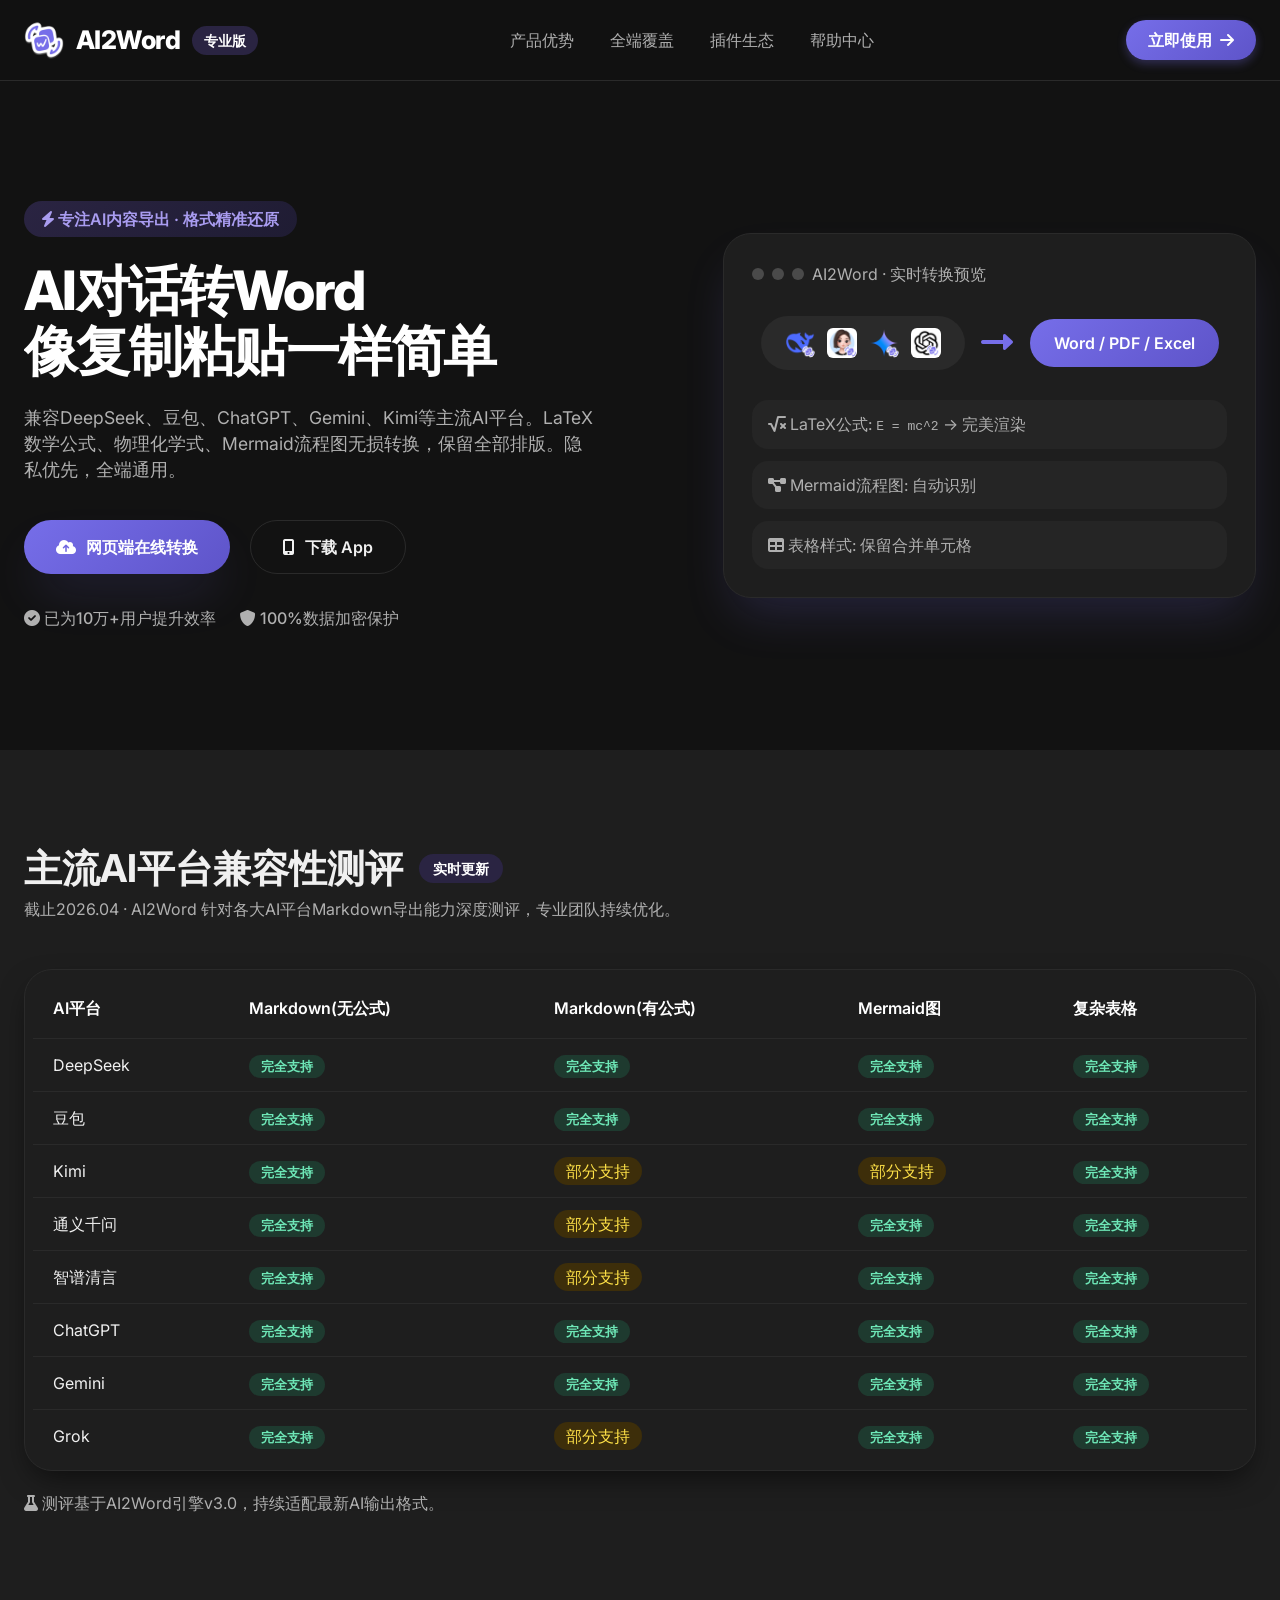
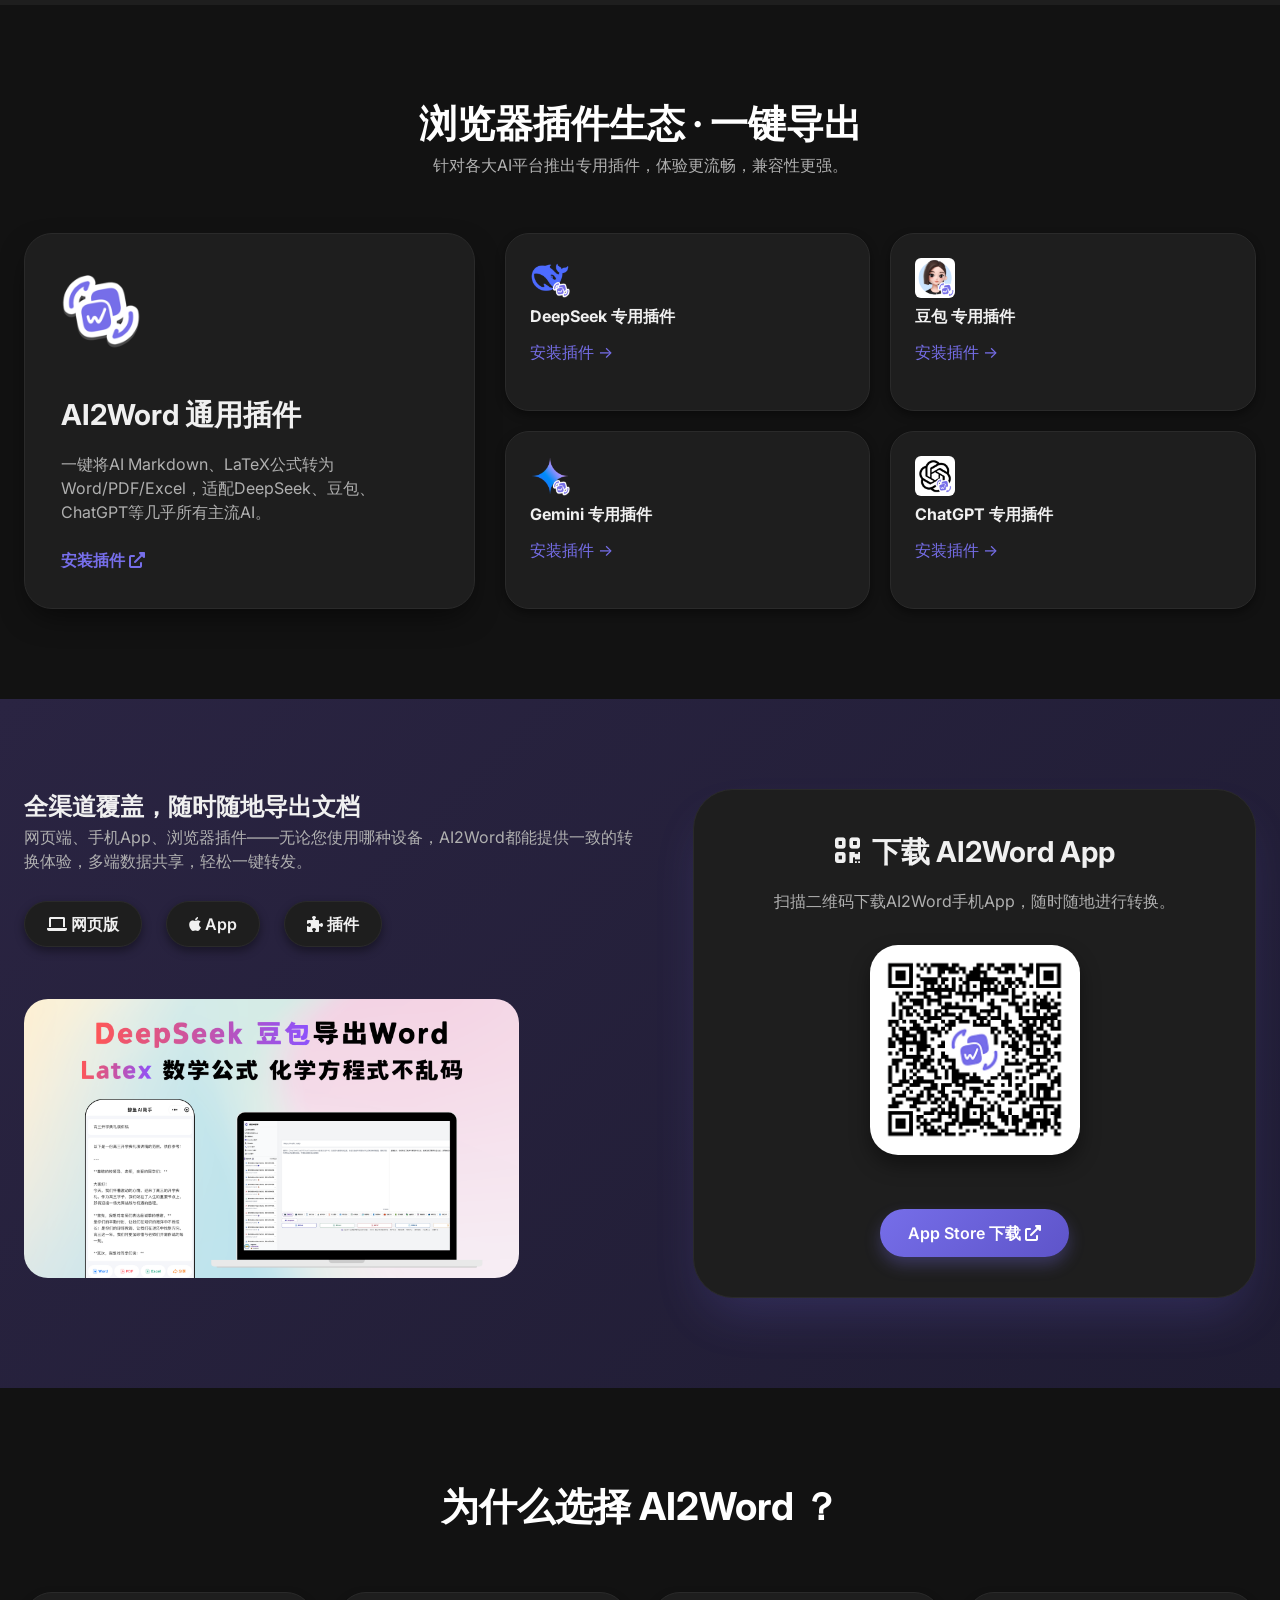
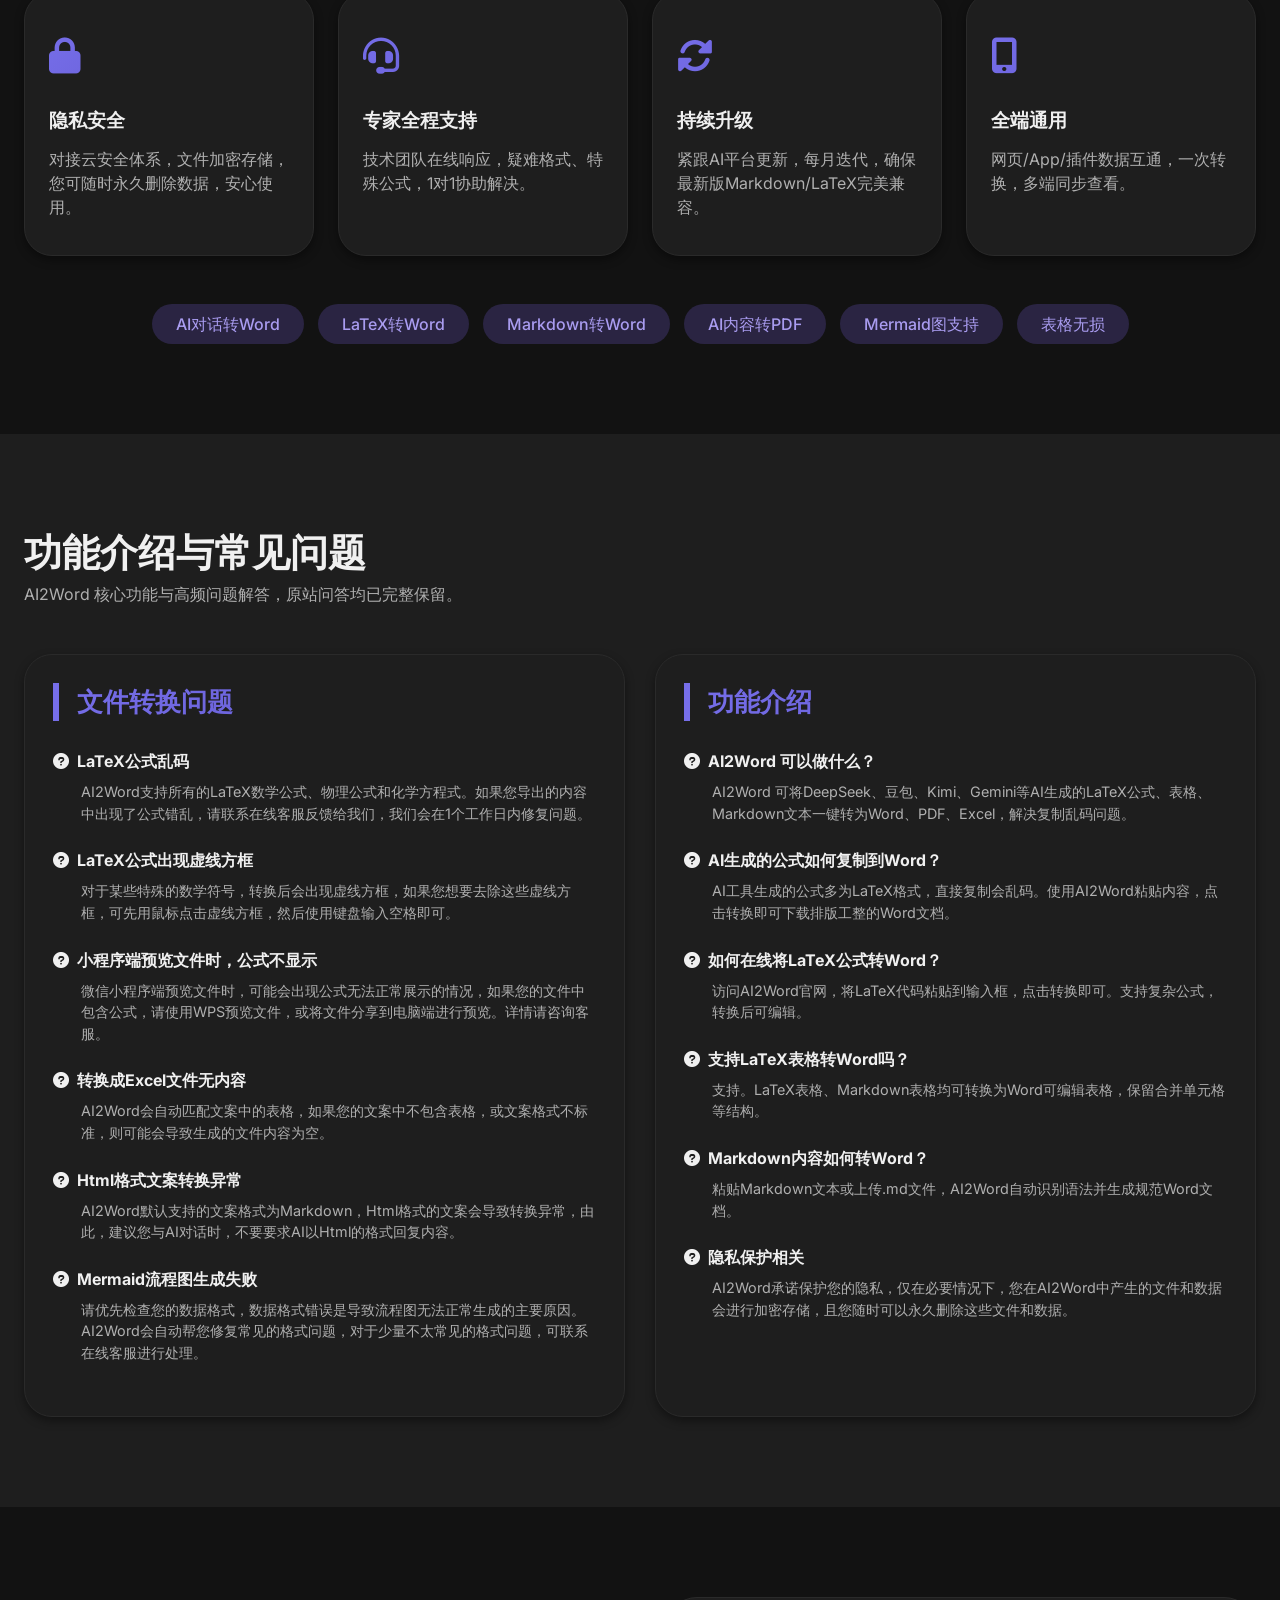
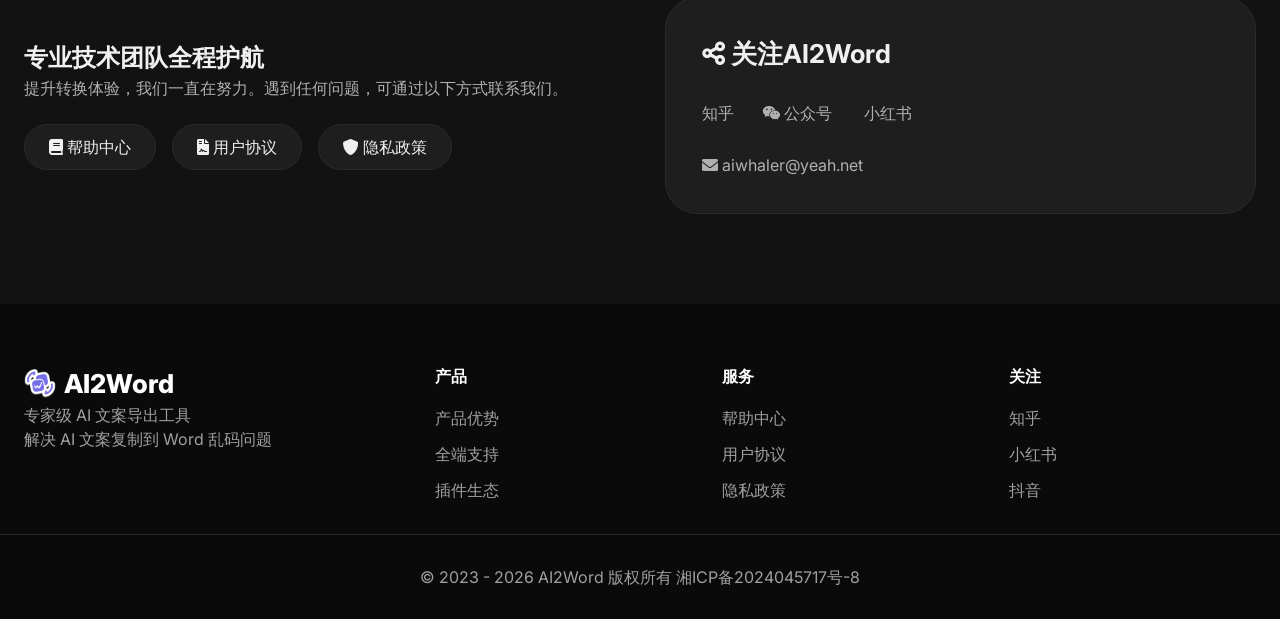
==== commit 855b7681: "1" ====
--- a/index.html
+++ b/index.html
@@ -77,9 +77,14 @@
               <span>AI2Word · 实时转换预览</span>
             </div>
             <div class="preview-body">
-              <div class="file-badge"><i class="fas fa-robot"></i> DeepSeek 对话</div>
+              <div class="file-badge">
+                <img class="preview-body-img" src="images/lowcode-2411744.png" />
+                <img class="preview-body-img" src="images/lowcode-2411736.png" />
+                <img class="preview-body-img" src="images/lowcode-2421671.png" />
+                <img class="preview-body-img" src="images/lowcode-2421670.jpg" />
+              </div>
               <div class="arrow-animation"><i class="fas fa-long-arrow-alt-right"></i></div>
-              <div class="file-badge word-badge"><i class="fas fa-file-word"></i> 科研报告.docx</div>
+              <div class="file-badge word-badge">Word / PDF / Excel</div>
             </div>
             <div class="preview-detail">
               <div class="detail-item"><i class="fas fa-square-root-alt"></i> LaTeX公式: <code>E = mc^2</code> → 完美渲染
@@ -183,7 +188,8 @@
         </div>
         <div class="plugin-showcase">
           <div class="plugin-featured">
-            <div class="plugin-icon-large"><img src="images/ai2word-logo.png" alt="AI2Word多端展示" style="width: 80px; height: 80px;" /></div>
+            <div class="plugin-icon-large"><img src="images/ai2word-logo.png" alt="AI2Word多端展示"
+                style="width: 80px; height: 80px;" /></div>
             <h3>AI2Word 通用插件</h3>
             <p>一键将AI Markdown、LaTeX公式转为Word/PDF/Excel，适配DeepSeek、豆包、ChatGPT等几乎所有主流AI。</p>
             <a href="https://www.aiwhaler.com/plugin/" class="plugin-link" target="_blank">安装插件 <i
@@ -196,7 +202,8 @@
               <a href="https://deepseek.aiwhaler.com/" target="_blank">安装插件 →</a>
             </div>
             <div class="plugin-mini-card">
-              <img src="images/lowcode-2411736.png" alt="AI2Word多端展示" style="width: 40px; height: 40px; border-radius: 6px;" />
+              <img src="images/lowcode-2411736.png" alt="AI2Word多端展示"
+                style="width: 40px; height: 40px; border-radius: 6px;" />
               <span>豆包 专用插件</span>
               <a href="https://doubao.aiwhaler.com/" target="_blank">安装插件 →</a>
             </div>
@@ -206,7 +213,8 @@
               <a href="https://gemini.aiwhaler.com/" target="_blank">安装插件 →</a>
             </div>
             <div class="plugin-mini-card">
-              <img src="images/lowcode-2421670.jpg" alt="AI2Word多端展示" style="width: 40px; height: 40px; border-radius: 6px;" />
+              <img src="images/lowcode-2421670.jpg" alt="AI2Word多端展示"
+                style="width: 40px; height: 40px; border-radius: 6px;" />
               <span>ChatGPT 专用插件</span>
               <a href="https://chatgpt.aiwhaler.com/" target="_blank">安装插件 →</a>
             </div>
@@ -226,21 +234,18 @@
             <div class="pf-item"><i class="fab fa-apple"></i> App</div>
             <div class="pf-item"><i class="fas fa-puzzle-piece"></i> 插件</div>
           </div>
-          <img class="platform-mockup"
-            src="images/lowcode-2451411.png"
-            alt="AI2Word多端展示" style="max-width:80%; border-radius:24px; margin-top:24px;" />
+          <img class="platform-mockup" src="images/lowcode-2451411.png" alt="AI2Word多端展示"
+            style="max-width:80%; border-radius:24px; margin-top:24px;" />
         </div>
         <div id="download" class="qr-panel-new">
           <div class="qr-header">
             <i class="fas fa-qrcode"></i>
-            <span>扫码下载 App</span>
+            <span>下载 AI2Word App</span>
           </div>
           <p>扫描二维码下载AI2Word手机App，随时随地进行转换。</p>
           <div class="qr-duo">
             <div class="qr-block">
-              <img
-                src="images/lowcode-2421672.png"
-                alt="AI2Word App" />
+              <img src="images/lowcode-2421672.png" alt="AI2Word App" />
             </div>
           </div>
           <div class="qr-footer-note">
@@ -320,7 +325,8 @@
                   src="https://seekservice-9gkeeztlfcb2a6d4-1301441002.tcloudbaseapp.com/resources/2025-12/lowcode-2403880"
                   alt="公众号二维码" /></span>
             </span>
-            <a href="#" target="_blank"><i class="fab fa-xiaohongshu"></i> 小红书</a>
+            <a href="https://www.xiaohongshu.com/user/profile/64b5fb93000000000b014f78?xsec_token=YBs9EIHtVuIMv2UWOAIHM7QhzUi7QojCZ7lUKYCObpTHU="
+              target="_blank"><i class="fab fa-xiaohongshu"></i> 小红书</a>
           </div>
           <div class="email-line"><i class="fas fa-envelope"></i> aiwhaler@yeah.net</div>
         </div>
@@ -331,7 +337,8 @@
   <footer class="footer-new">
     <div class="container footer-grid">
       <div class="footer-col">
-        <div class="footer-logo"><img src="images/ai2word-logo.png" alt="AI2Word多端展示" style="width: 32px; height: 32px;" /> AI2Word</div>
+        <div class="footer-logo"><img src="images/ai2word-logo.png" alt="AI2Word多端展示"
+            style="width: 32px; height: 32px;" /> AI2Word</div>
         <p>专家级 AI 文案导出工具</p>
         <p>解决 AI 文案复制到 Word 乱码问题</p>
       </div>
@@ -341,12 +348,16 @@
       </div>
       <div class="footer-col">
         <h4>服务</h4>
-        <a href="https://www.aiwhaler.com/help/">帮助中心</a><a href="https://www.aiwhaler.com/ua/">用户协议</a><a
-          href="https://www.aiwhaler.com/pp/">隐私政策</a>
+        <a href="https://www.aiwhaler.com/help/" target="_blank">帮助中心</a><a href="https://www.aiwhaler.com/ua/"
+          target="_blank">用户协议</a><a href="https://www.aiwhaler.com/pp/" target="_blank">隐私政策</a>
       </div>
       <div class="footer-col">
         <h4>关注</h4>
-        <a href="#">知乎</a><a href="#">小红书</a><a href="#">抖音</a>
+        <a href="https://www.zhihu.com/people/33-44-73-12-10" target="_blank">知乎</a><a
+          href="https://www.xiaohongshu.com/user/profile/64b5fb93000000000b014f78?xsec_token=YBs9EIHtVuIMv2UWOAIHM7QhzUi7QojCZ7lUKYCObpTHU="
+          target="_blank">小红书</a><a
+          href="https://www.douyin.com/user/MS4wLjABAAAABp8XqktGdCTIBd9gexYpg2AvXDGUhnJkmkj9J9zhR7GNMPfJEsQixwJRlf9d10Ah"
+          target="_blank">抖音</a>
       </div>
     </div>
     <div class="copyright-bar">
--- a/styles.css
+++ b/styles.css
@@ -259,7 +259,9 @@
 }
 
 .file-badge {
+  display: flex;
   background: #2a2a2a;
+  gap: 12px;
   padding: 12px 24px;
   border-radius: 60px;
   font-weight: 600;
@@ -793,6 +795,12 @@
   margin-bottom: 12px;
 }
 
+.preview-body-img {
+  border-radius: 6px;
+  width: 30px;
+  height: 30px;
+}
+
 .copyright-bar {
   text-align: center;
   padding-top: 30px;
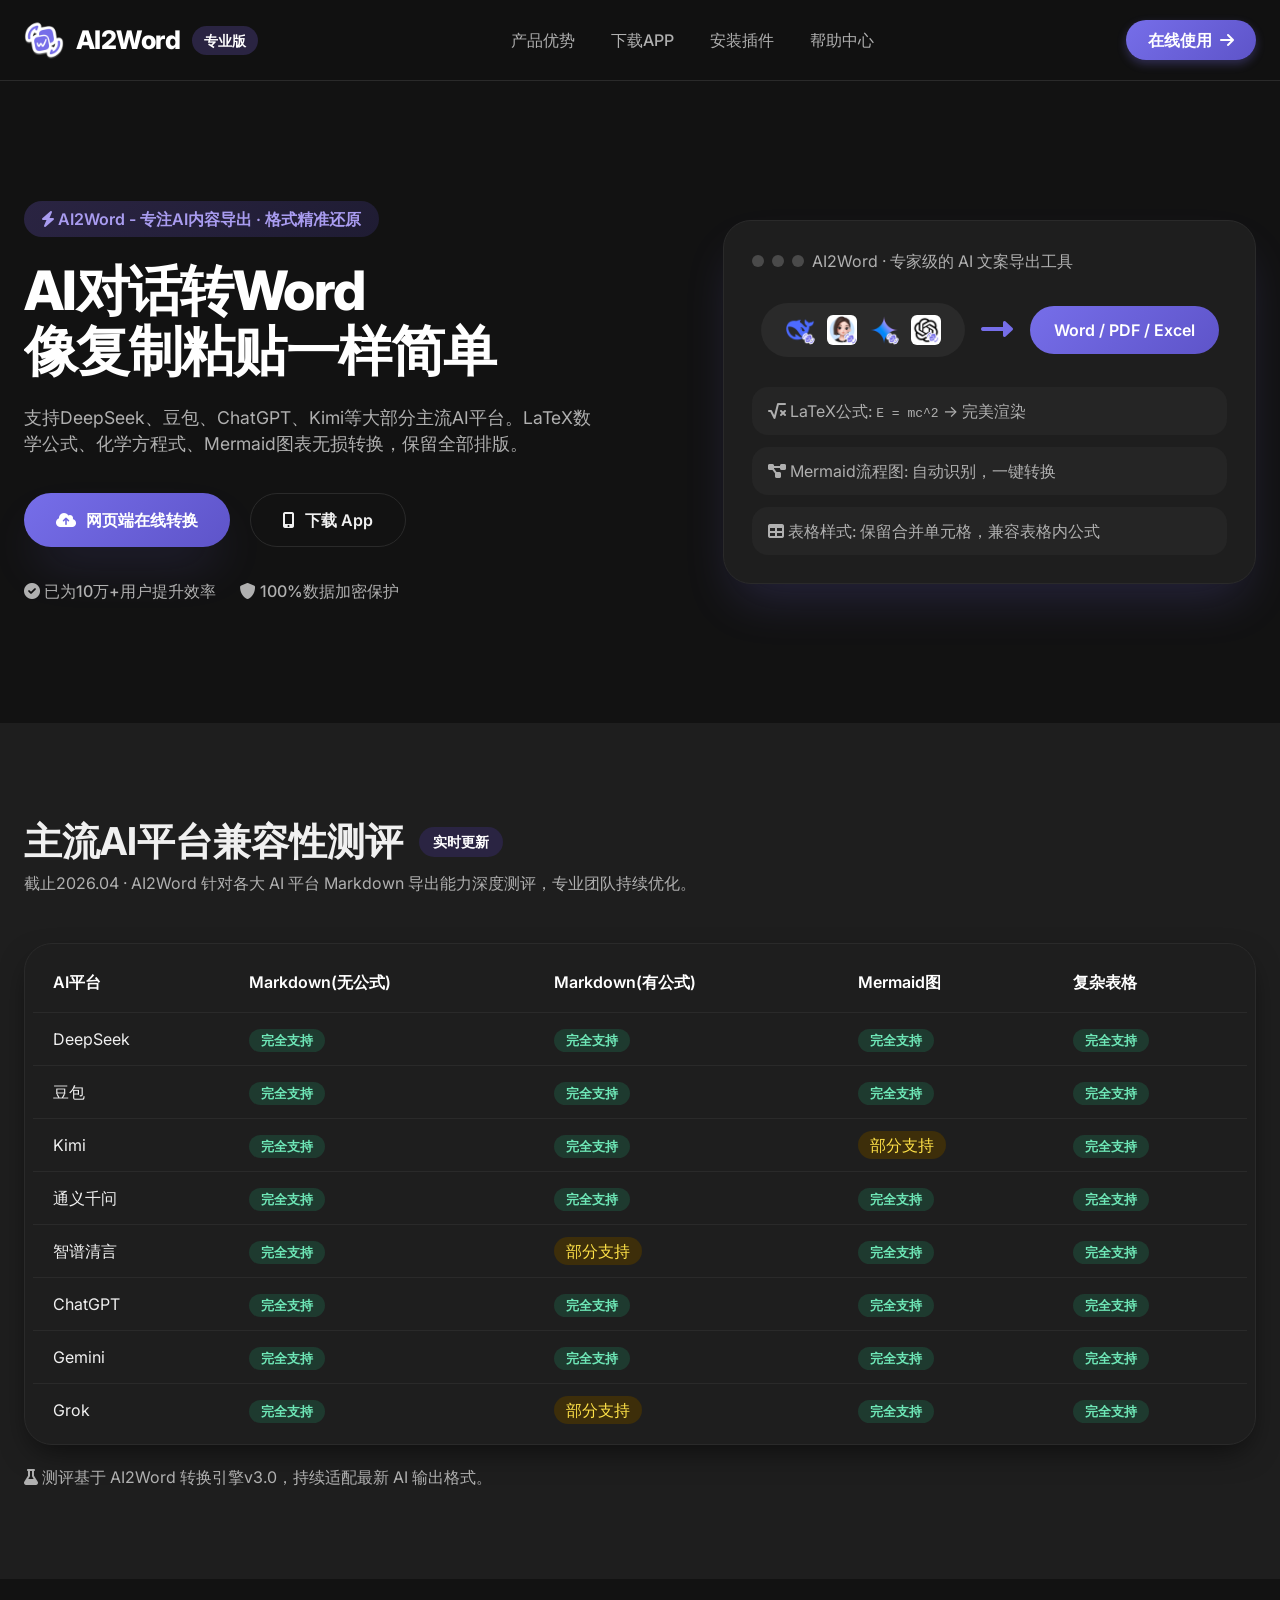
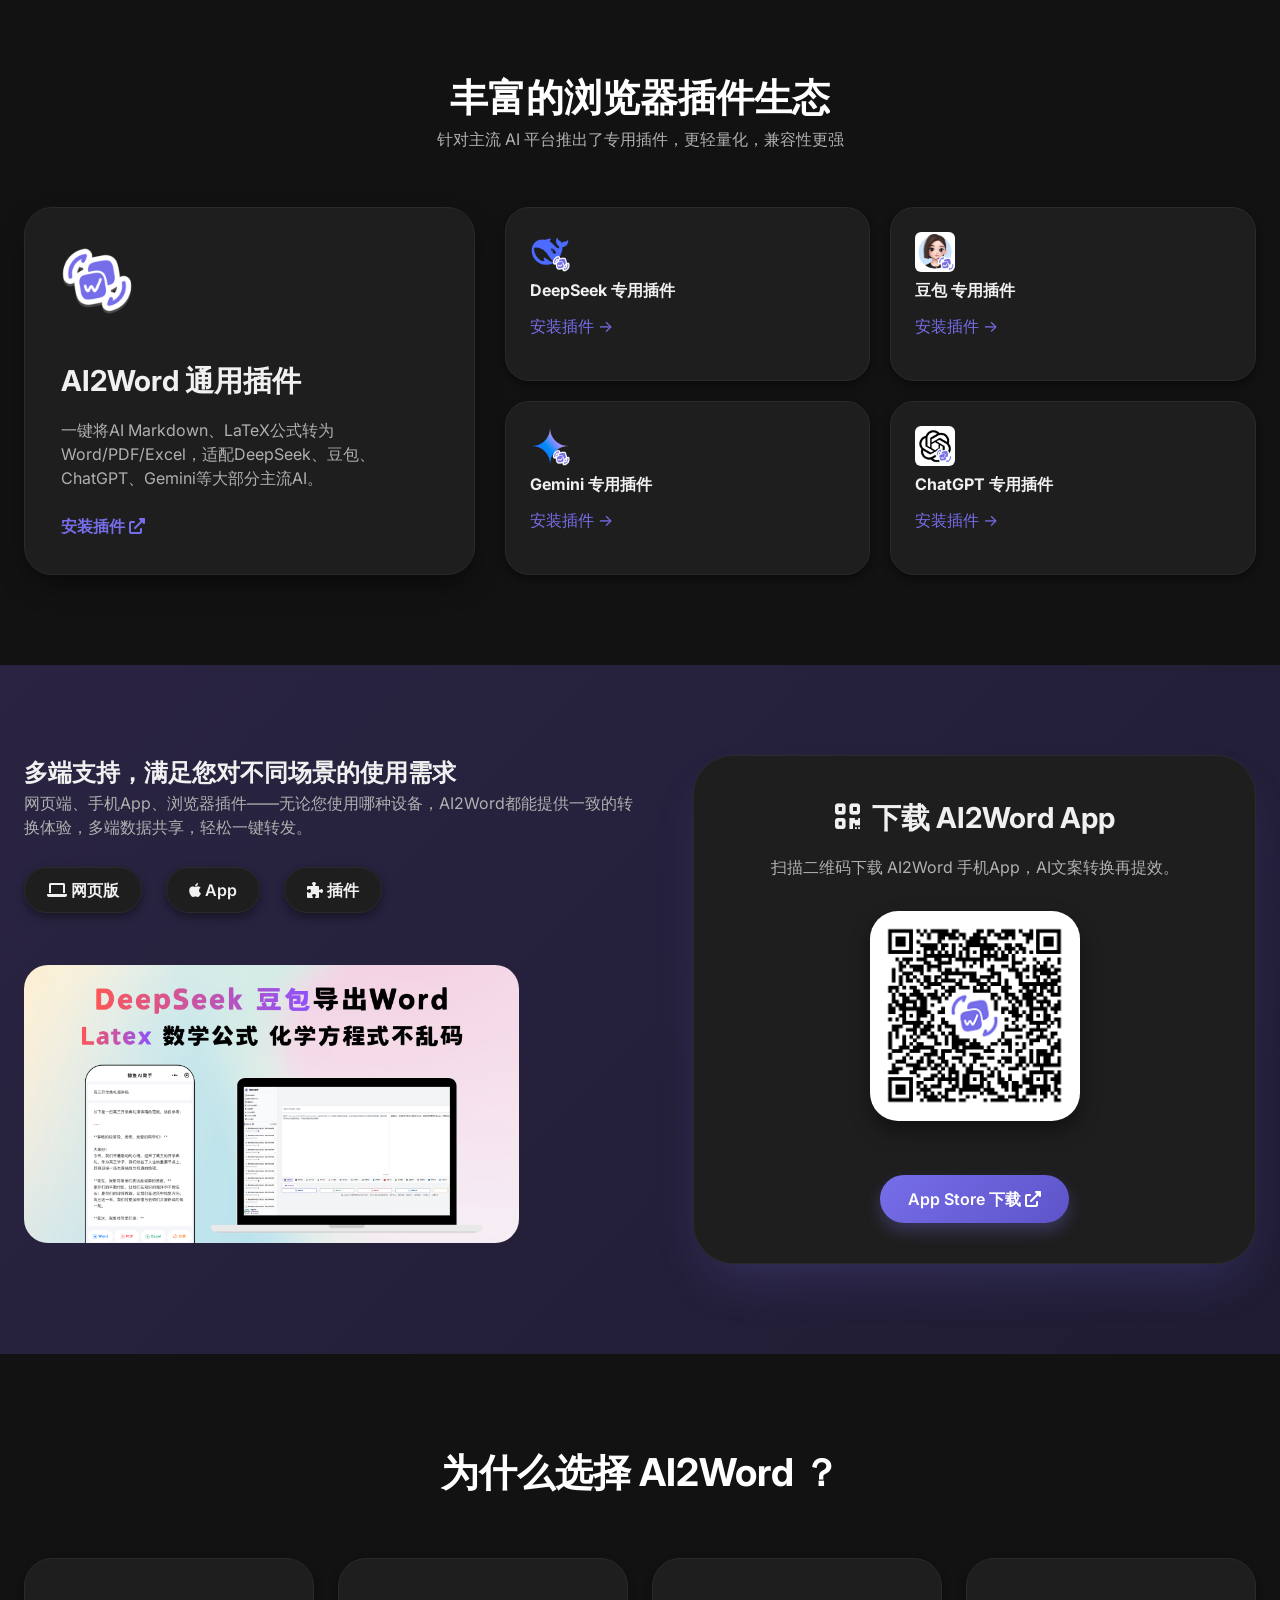
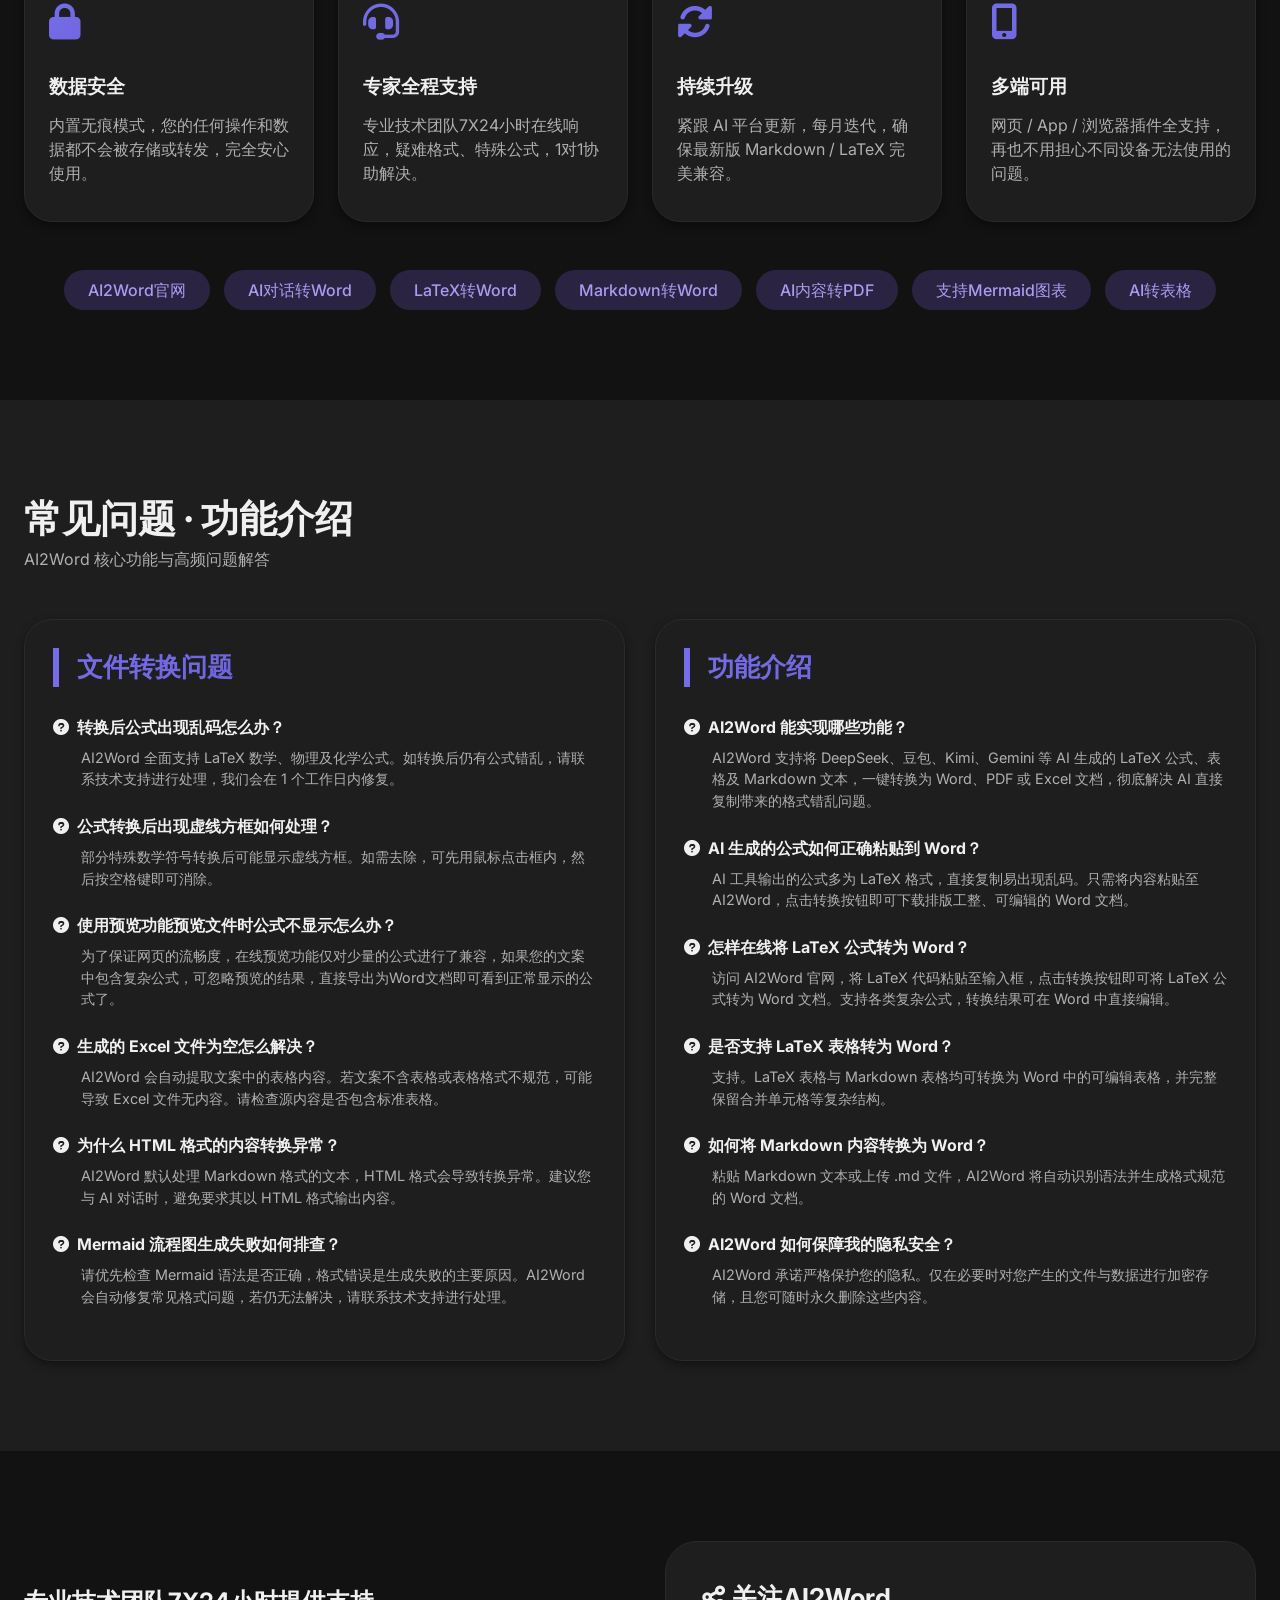
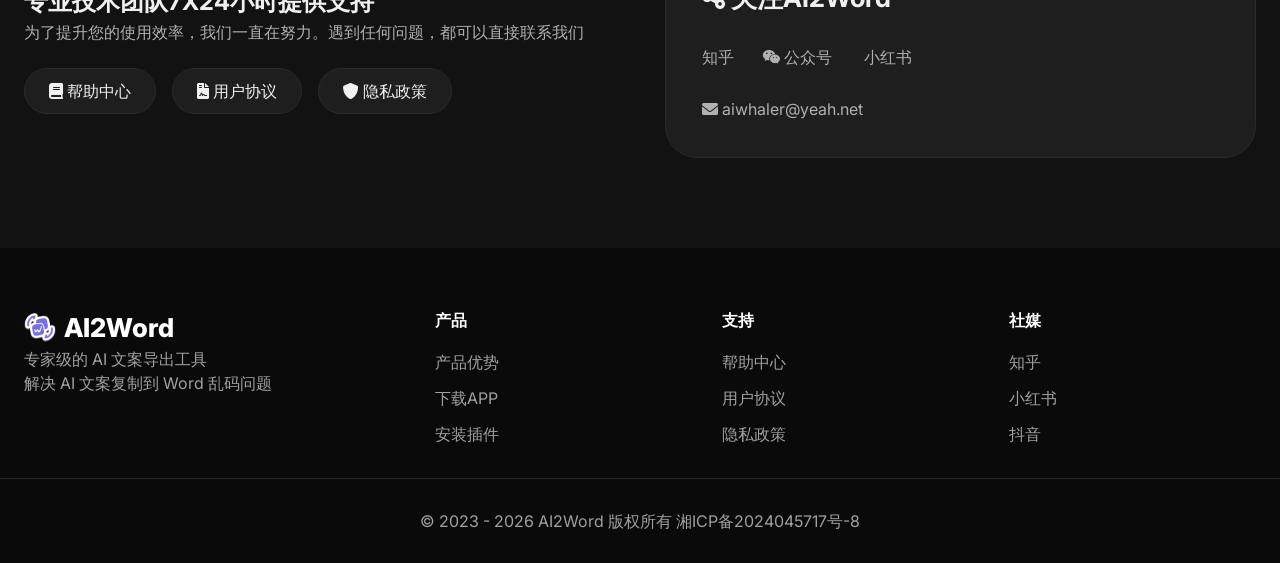
==== commit 9ea559dd: "2" ====
--- a/index.html
+++ b/index.html
@@ -6,16 +6,16 @@
   <meta name="viewport" content="width=device-width, initial-scale=1.0, viewport-fit=cover" />
   <meta property="og:title" content="AI2Word - AI对话转Word专家" />
   <meta property="og:description"
-    content="AI2Word —— 专注AI对话转Word、Markdown转Word、LaTeX转Word。兼容DeepSeek、豆包、ChatGPT、Gemini等主流AI，公式、Mermaid图完美保留。隐私安全，全端通用。" />
+    content="AI2Word —— 专注AI对话转Word、Markdown转Word、LaTeX转Word。兼容DeepSeek、豆包、ChatGPT、Gemini等主流AI，公式、Mermaid图完美保留。隐私安全，多端通用。" />
   <meta property="og:site_name" content="AI2Word" />
   <meta property="og:url" content="https://www.ai2word.chat/" />
   <meta property="og:type" content="website" />
   <meta property="og:locale" content="zh_CN" />
   <meta name="keywords" content="AI2Word,AI对话转Word,LaTeX转Word,Markdown转Word,AI内容转PDF,AI导出Word" />
   <link rel="canonical" href="https://www.ai2word.chat/" />
-  <title>AI2Word - AI转Word | LaTeX公式转Word | Markdown转Word</title>
+  <title>AI2Word - AI转Word | LaTeX转Word | Markdown一键导出</title>
   <meta name="description"
-    content="AI2Word可以将DeepSeek、豆包、ChatGPT、Kimi等AI生成的对话、LaTeX公式、Mermaid图完美转为Word/PDF/Excel。隐私安全，多端支持，专家级转换体验。" />
+    content="AI2Word官网，AI2Word可以将DeepSeek、豆包、ChatGPT、Gemini等AI生成的对话、LaTeX公式、Mermaid图完美转为Word/PDF/Excel，排版工整，公式不乱码。隐私安全，多端支持，专家级转换体验。" />
   <!-- 字体与图标库 -->
   <link rel="preconnect" href="https://fonts.googleapis.com" />
   <link rel="preconnect" href="https://fonts.gstatic.com" crossorigin />
@@ -32,18 +32,18 @@
   <header class="site-header">
     <div class="container header-container">
       <div class="brand-area">
-        <img src="images/ai2word-logo.png" alt="AI2Word多端展示" style="width: 40px; height: 40px;" />
+        <img src="images/ai2word-logo.png" style="width: 40px; height: 40px;" />
         <div class="logo-text">AI2Word</div>
         <span class="badge-experimental">专业版</span>
       </div>
       <nav class="main-nav">
         <a href="#features">产品优势</a>
-        <a href="#platforms">全端覆盖</a>
-        <a href="#plugins">插件生态</a>
+        <a href="#platforms">下载APP</a>
+        <a href="#plugins">安装插件</a>
         <a href="#support">帮助中心</a>
       </nav>
       <div class="header-actions">
-        <a href="https://www.aiwhaler.com/" class="btn-header-primary" target="_blank" rel="noreferrer">立即使用 <i
+        <a href="https://www.aiwhaler.com/" class="btn-header-primary" target="_blank" rel="noreferrer">在线使用 <i
             class="fas fa-arrow-right"></i></a>
       </div>
     </div>
@@ -54,9 +54,9 @@
     <section class="hero-new">
       <div class="container hero-grid">
         <div class="hero-text">
-          <div class="hero-chip"><i class="fas fa-bolt"></i> 专注AI内容导出 · 格式精准还原</div>
+          <div class="hero-chip"><i class="fas fa-bolt"></i> AI2Word - 专注AI内容导出 · 格式精准还原</div>
           <h1 class="hero-headline">AI对话转Word<br>像复制粘贴一样简单</h1>
-          <p class="hero-sub">兼容DeepSeek、豆包、ChatGPT、Gemini、Kimi等主流AI平台。LaTeX数学公式、物理化学式、Mermaid流程图无损转换，保留全部排版。隐私优先，全端通用。
+          <p class="hero-sub">支持DeepSeek、豆包、ChatGPT、Kimi等大部分主流AI平台。LaTeX数学公式、化学方程式、Mermaid图表无损转换，保留全部排版。
           </p>
           <div class="hero-actions">
             <a href="https://www.aiwhaler.com/" class="btn-primary-large" target="_blank" rel="noreferrer"><i
@@ -74,7 +74,7 @@
               <span class="preview-dot"></span>
               <span class="preview-dot"></span>
               <span class="preview-dot"></span>
-              <span>AI2Word · 实时转换预览</span>
+              <span>AI2Word · 专家级的 AI 文案导出工具</span>
             </div>
             <div class="preview-body">
               <div class="file-badge">
@@ -89,8 +89,8 @@
             <div class="preview-detail">
               <div class="detail-item"><i class="fas fa-square-root-alt"></i> LaTeX公式: <code>E = mc^2</code> → 完美渲染
               </div>
-              <div class="detail-item"><i class="fas fa-project-diagram"></i> Mermaid流程图: 自动识别</div>
-              <div class="detail-item"><i class="fas fa-table"></i> 表格样式: 保留合并单元格</div>
+              <div class="detail-item"><i class="fas fa-project-diagram"></i> Mermaid流程图: 自动识别，一键转换</div>
+              <div class="detail-item"><i class="fas fa-table"></i> 表格样式: 保留合并单元格，兼容表格内公式</div>
             </div>
           </div>
         </div>
@@ -102,7 +102,7 @@
       <div class="container">
         <div class="section-header-left">
           <h2>主流AI平台兼容性测评 <span class="highlight-badge">实时更新</span></h2>
-          <p>截止2026.04 · AI2Word 针对各大AI平台Markdown导出能力深度测评，专业团队持续优化。</p>
+          <p>截止2026.04 · AI2Word 针对各大 AI 平台 Markdown 导出能力深度测评，专业团队持续优化。</p>
         </div>
         <div class="table-wrapper-modern">
           <table class="compatibility-table">
@@ -133,14 +133,14 @@
               <tr>
                 <td>Kimi</td>
                 <td><span class="badge-full">完全支持</span></td>
+                <td><span class="badge-full">完全支持</span></td>
                 <td><span class="badge-partial">部分支持</span></td>
-                <td><span class="badge-partial">部分支持</span></td>
                 <td><span class="badge-full">完全支持</span></td>
               </tr>
               <tr>
                 <td>通义千问</td>
                 <td><span class="badge-full">完全支持</span></td>
-                <td><span class="badge-partial">部分支持</span></td>
+                <td><span class="badge-full">完全支持</span></td>
                 <td><span class="badge-full">完全支持</span></td>
                 <td><span class="badge-full">完全支持</span></td>
               </tr>
@@ -175,7 +175,7 @@
             </tbody>
           </table>
         </div>
-        <p class="table-note"><i class="fas fa-flask"></i> 测评基于AI2Word引擎v3.0，持续适配最新AI输出格式。</p>
+        <p class="table-note"><i class="fas fa-flask"></i> 测评基于 AI2Word 转换引擎v3.0，持续适配最新 AI 输出格式。</p>
       </div>
     </section>
 
@@ -183,15 +183,15 @@
     <section id="plugins" class="section-spacing">
       <div class="container">
         <div class="section-header-center">
-          <h2>浏览器插件生态 · 一键导出</h2>
-          <p>针对各大AI平台推出专用插件，体验更流畅，兼容性更强。</p>
+          <h2>丰富的浏览器插件生态</h2>
+          <p>针对主流 AI 平台推出了专用插件，更轻量化，兼容性更强</p>
         </div>
         <div class="plugin-showcase">
           <div class="plugin-featured">
             <div class="plugin-icon-large"><img src="images/ai2word-logo.png" alt="AI2Word多端展示"
-                style="width: 80px; height: 80px;" /></div>
+                style="width: 72px; height: 72px;" /></div>
             <h3>AI2Word 通用插件</h3>
-            <p>一键将AI Markdown、LaTeX公式转为Word/PDF/Excel，适配DeepSeek、豆包、ChatGPT等几乎所有主流AI。</p>
+            <p>一键将AI Markdown、LaTeX公式转为Word/PDF/Excel，适配DeepSeek、豆包、ChatGPT、Gemini等大部分主流AI。</p>
             <a href="https://www.aiwhaler.com/plugin/" class="plugin-link" target="_blank">安装插件 <i
                 class="fas fa-external-link-alt"></i></a>
           </div>
@@ -227,7 +227,7 @@
     <section id="platforms" class="section-spacing bg-gradient-light">
       <div class="container platforms-dual">
         <div class="platforms-content">
-          <h2>全渠道覆盖，随时随地导出文档</h2>
+          <h2>多端支持，满足您对不同场景的使用需求</h2>
           <p class="platforms-desc">网页端、手机App、浏览器插件——无论您使用哪种设备，AI2Word都能提供一致的转换体验，多端数据共享，轻松一键转发。</p>
           <div class="platform-icons">
             <div class="pf-item"><i class="fas fa-laptop"></i> 网页版</div>
@@ -242,7 +242,7 @@
             <i class="fas fa-qrcode"></i>
             <span>下载 AI2Word App</span>
           </div>
-          <p>扫描二维码下载AI2Word手机App，随时随地进行转换。</p>
+          <p>扫描二维码下载 AI2Word 手机App，AI文案转换再提效。</p>
           <div class="qr-duo">
             <div class="qr-block">
               <img src="images/lowcode-2421672.png" alt="AI2Word App" />
@@ -265,27 +265,27 @@
         <div class="benefits-grid">
           <div class="benefit-card">
             <div class="benefit-icon"><i class="fas fa-lock"></i></div>
-            <h3>隐私安全</h3>
-            <p>对接云安全体系，文件加密存储，您可随时永久删除数据，安心使用。</p>
+            <h3>数据安全</h3>
+            <p>内置无痕模式，您的任何操作和数据都不会被存储或转发，完全安心使用。</p>
           </div>
           <div class="benefit-card">
             <div class="benefit-icon"><i class="fas fa-headset"></i></div>
             <h3>专家全程支持</h3>
-            <p>技术团队在线响应，疑难格式、特殊公式，1对1协助解决。</p>
+            <p>专业技术团队7X24小时在线响应，疑难格式、特殊公式，1对1协助解决。</p>
           </div>
           <div class="benefit-card">
             <div class="benefit-icon"><i class="fas fa-sync-alt"></i></div>
             <h3>持续升级</h3>
-            <p>紧跟AI平台更新，每月迭代，确保最新版Markdown/LaTeX完美兼容。</p>
+            <p>紧跟 AI 平台更新，每月迭代，确保最新版 Markdown / LaTeX 完美兼容。</p>
           </div>
           <div class="benefit-card">
             <div class="benefit-icon"><i class="fas fa-mobile-alt"></i></div>
-            <h3>全端通用</h3>
-            <p>网页/App/插件数据互通，一次转换，多端同步查看。</p>
+            <h3>多端可用</h3>
+            <p>网页 / App / 浏览器插件全支持，再也不用担心不同设备无法使用的问题。</p>
           </div>
         </div>
         <div class="keyword-strip">
-          <span>AI对话转Word</span><span>LaTeX转Word</span><span>Markdown转Word</span><span>AI内容转PDF</span><span>Mermaid图支持</span><span>表格无损</span>
+          <span>AI2Word官网</span><span>AI对话转Word</span><span>LaTeX转Word</span><span>Markdown转Word</span><span>AI内容转PDF</span><span>支持Mermaid图表</span><span>AI转表格</span>
         </div>
       </div>
     </section>
@@ -294,8 +294,8 @@
     <section id="faq" class="section-spacing bg-soft-gray">
       <div class="container">
         <div class="section-header-left">
-          <h2>功能介绍与常见问题</h2>
-          <p>AI2Word 核心功能与高频问题解答，原站问答均已完整保留。</p>
+          <h2>常见问题 · 功能介绍</h2>
+          <p>AI2Word 核心功能与高频问题解答</p>
         </div>
         <div id="faq-modern-container" class="faq-modern-grid"></div>
       </div>
@@ -305,8 +305,8 @@
     <section id="support" class="section-spacing">
       <div class="container support-split">
         <div class="support-info">
-          <h2>专业技术团队全程护航</h2>
-          <p>提升转换体验，我们一直在努力。遇到任何问题，可通过以下方式联系我们。</p>
+          <h2>专业技术团队7X24小时提供支持</h2>
+          <p>为了提升您的使用效率，我们一直在努力。遇到任何问题，都可以直接联系我们</p>
           <div class="support-links-group">
             <a href="https://www.aiwhaler.com/help/" class="support-link-btn" target="_blank"><i
                 class="fas fa-book"></i> 帮助中心</a>
@@ -339,20 +339,20 @@
       <div class="footer-col">
         <div class="footer-logo"><img src="images/ai2word-logo.png" alt="AI2Word多端展示"
             style="width: 32px; height: 32px;" /> AI2Word</div>
-        <p>专家级 AI 文案导出工具</p>
+        <p>专家级的 AI 文案导出工具</p>
         <p>解决 AI 文案复制到 Word 乱码问题</p>
       </div>
       <div class="footer-col">
         <h4>产品</h4>
-        <a href="#features">产品优势</a><a href="#platforms">全端支持</a><a href="#plugins">插件生态</a>
+        <a href="#features">产品优势</a><a href="#platforms">下载APP</a><a href="#plugins">安装插件</a>
       </div>
       <div class="footer-col">
-        <h4>服务</h4>
+        <h4>支持</h4>
         <a href="https://www.aiwhaler.com/help/" target="_blank">帮助中心</a><a href="https://www.aiwhaler.com/ua/"
           target="_blank">用户协议</a><a href="https://www.aiwhaler.com/pp/" target="_blank">隐私政策</a>
       </div>
       <div class="footer-col">
-        <h4>关注</h4>
+        <h4>社媒</h4>
         <a href="https://www.zhihu.com/people/33-44-73-12-10" target="_blank">知乎</a><a
           href="https://www.xiaohongshu.com/user/profile/64b5fb93000000000b014f78?xsec_token=YBs9EIHtVuIMv2UWOAIHM7QhzUi7QojCZ7lUKYCObpTHU="
           target="_blank">小红书</a><a
@@ -369,18 +369,18 @@
     (function () {
       const faqData = {
         questions: [
-          { id: 592, categoryId: 3, title: "AI2Word 可以做什么？", answer: "AI2Word 可将DeepSeek、豆包、Kimi、Gemini等AI生成的LaTeX公式、表格、Markdown文本一键转为Word、PDF、Excel，解决复制乱码问题。" },
-          { id: 591, categoryId: 3, title: "AI生成的公式如何复制到Word？", answer: "AI工具生成的公式多为LaTeX格式，直接复制会乱码。使用AI2Word粘贴内容，点击转换即可下载排版工整的Word文档。" },
-          { id: 590, categoryId: 3, title: "如何在线将LaTeX公式转Word？", answer: "访问AI2Word官网，将LaTeX代码粘贴到输入框，点击转换即可。支持复杂公式，转换后可编辑。" },
-          { id: 595, categoryId: 3, title: "支持LaTeX表格转Word吗？", answer: "支持。LaTeX表格、Markdown表格均可转换为Word可编辑表格，保留合并单元格等结构。" },
-          { id: 596, categoryId: 3, title: "Markdown内容如何转Word？", answer: "粘贴Markdown文本或上传.md文件，AI2Word自动识别语法并生成规范Word文档。" },
-          { id: 4, title: "隐私保护相关", answer: "AI2Word承诺保护您的隐私，仅在必要情况下，您在AI2Word中产生的文件和数据会进行加密存储，且您随时可以永久删除这些文件和数据。", categoryId: 3 },
-          { id: 51, title: "LaTeX公式乱码", answer: "AI2Word支持所有的LaTeX数学公式、物理公式和化学方程式。如果您导出的内容中出现了公式错乱，请联系在线客服反馈给我们，我们会在1个工作日内修复问题。", categoryId: 2 },
-          { id: 89, title: "LaTeX公式出现虚线方框", answer: "对于某些特殊的数学符号，转换后会出现虚线方框，如果您想要去除这些虚线方框，可先用鼠标点击虚线方框，然后使用键盘输入空格即可。", categoryId: 2 },
-          { id: 4, title: "小程序端预览文件时，公式不显示", answer: "微信小程序端预览文件时，可能会出现公式无法正常展示的情况，如果您的文件中包含公式，请使用WPS预览文件，或将文件分享到电脑端进行预览。详情请咨询客服。", categoryId: 2 },
-          { id: 3, title: "转换成Excel文件无内容", answer: "AI2Word会自动匹配文案中的表格，如果您的文案中不包含表格，或文案格式不标准，则可能会导致生成的文件内容为空。", categoryId: 2 },
-          { id: 5, title: "Html格式文案转换异常", answer: "AI2Word默认支持的文案格式为Markdown，Html格式的文案会导致转换异常，由此，建议您与AI对话时，不要要求AI以Html的格式回复内容。", categoryId: 2 },
-          { id: 6, title: "Mermaid流程图生成失败", answer: "请优先检查您的数据格式，数据格式错误是导致流程图无法正常生成的主要原因。AI2Word会自动帮您修复常见的格式问题，对于少量不太常见的格式问题，可联系在线客服进行处理。", categoryId: 2 }
+          { id: 592, categoryId: 3, title: "AI2Word 能实现哪些功能？", answer: "AI2Word 支持将 DeepSeek、豆包、Kimi、Gemini 等 AI 生成的 LaTeX 公式、表格及 Markdown 文本，一键转换为 Word、PDF 或 Excel 文档，彻底解决 AI 直接复制带来的格式错乱问题。" },
+          { id: 591, categoryId: 3, title: "AI 生成的公式如何正确粘贴到 Word？", answer: "AI 工具输出的公式多为 LaTeX 格式，直接复制易出现乱码。只需将内容粘贴至 AI2Word，点击转换按钮即可下载排版工整、可编辑的 Word 文档。" },
+          { id: 590, categoryId: 3, title: "怎样在线将 LaTeX 公式转为 Word？", answer: "访问 AI2Word 官网，将 LaTeX 代码粘贴至输入框，点击转换按钮即可将 LaTeX 公式转为 Word 文档。支持各类复杂公式，转换结果可在 Word 中直接编辑。" },
+          { id: 595, categoryId: 3, title: "是否支持 LaTeX 表格转为 Word？", answer: "支持。LaTeX 表格与 Markdown 表格均可转换为 Word 中的可编辑表格，并完整保留合并单元格等复杂结构。" },
+          { id: 596, categoryId: 3, title: "如何将 Markdown 内容转换为 Word？", answer: "粘贴 Markdown 文本或上传 .md 文件，AI2Word 将自动识别语法并生成格式规范的 Word 文档。" },
+          { id: 4, title: "AI2Word 如何保障我的隐私安全？", answer: "AI2Word 承诺严格保护您的隐私。仅在必要时对您产生的文件与数据进行加密存储，且您可随时永久删除这些内容。", categoryId: 3 },
+          { id: 51, title: "转换后公式出现乱码怎么办？", answer: "AI2Word 全面支持 LaTeX 数学、物理及化学公式。如转换后仍有公式错乱，请联系技术支持进行处理，我们会在 1 个工作日内修复。", categoryId: 2 },
+          { id: 89, title: "公式转换后出现虚线方框如何处理？", answer: "部分特殊数学符号转换后可能显示虚线方框。如需去除，可先用鼠标点击框内，然后按空格键即可消除。", categoryId: 2 },
+          { id: 4, title: "使用预览功能预览文件时公式不显示怎么办？", answer: "为了保证网页的流畅度，在线预览功能仅对少量的公式进行了兼容，如果您的文案中包含复杂公式，可忽略预览的结果，直接导出为Word文档即可看到正常显示的公式了。", categoryId: 2 },
+          { id: 3, title: "生成的 Excel 文件为空怎么解决？", answer: "AI2Word 会自动提取文案中的表格内容。若文案不含表格或表格格式不规范，可能导致 Excel 文件无内容。请检查源内容是否包含标准表格。", categoryId: 2 },
+          { id: 5, title: "为什么 HTML 格式的内容转换异常？", answer: "AI2Word 默认处理 Markdown 格式的文本，HTML 格式会导致转换异常。建议您与 AI 对话时，避免要求其以 HTML 格式输出内容。", categoryId: 2 },
+          { id: 6, title: "Mermaid 流程图生成失败如何排查？", answer: "请优先检查 Mermaid 语法是否正确，格式错误是生成失败的主要原因。AI2Word 会自动修复常见格式问题，若仍无法解决，请联系技术支持进行处理。", categoryId: 2 }
         ],
         categories: [
           { id: 2, title: "文件转换问题" },
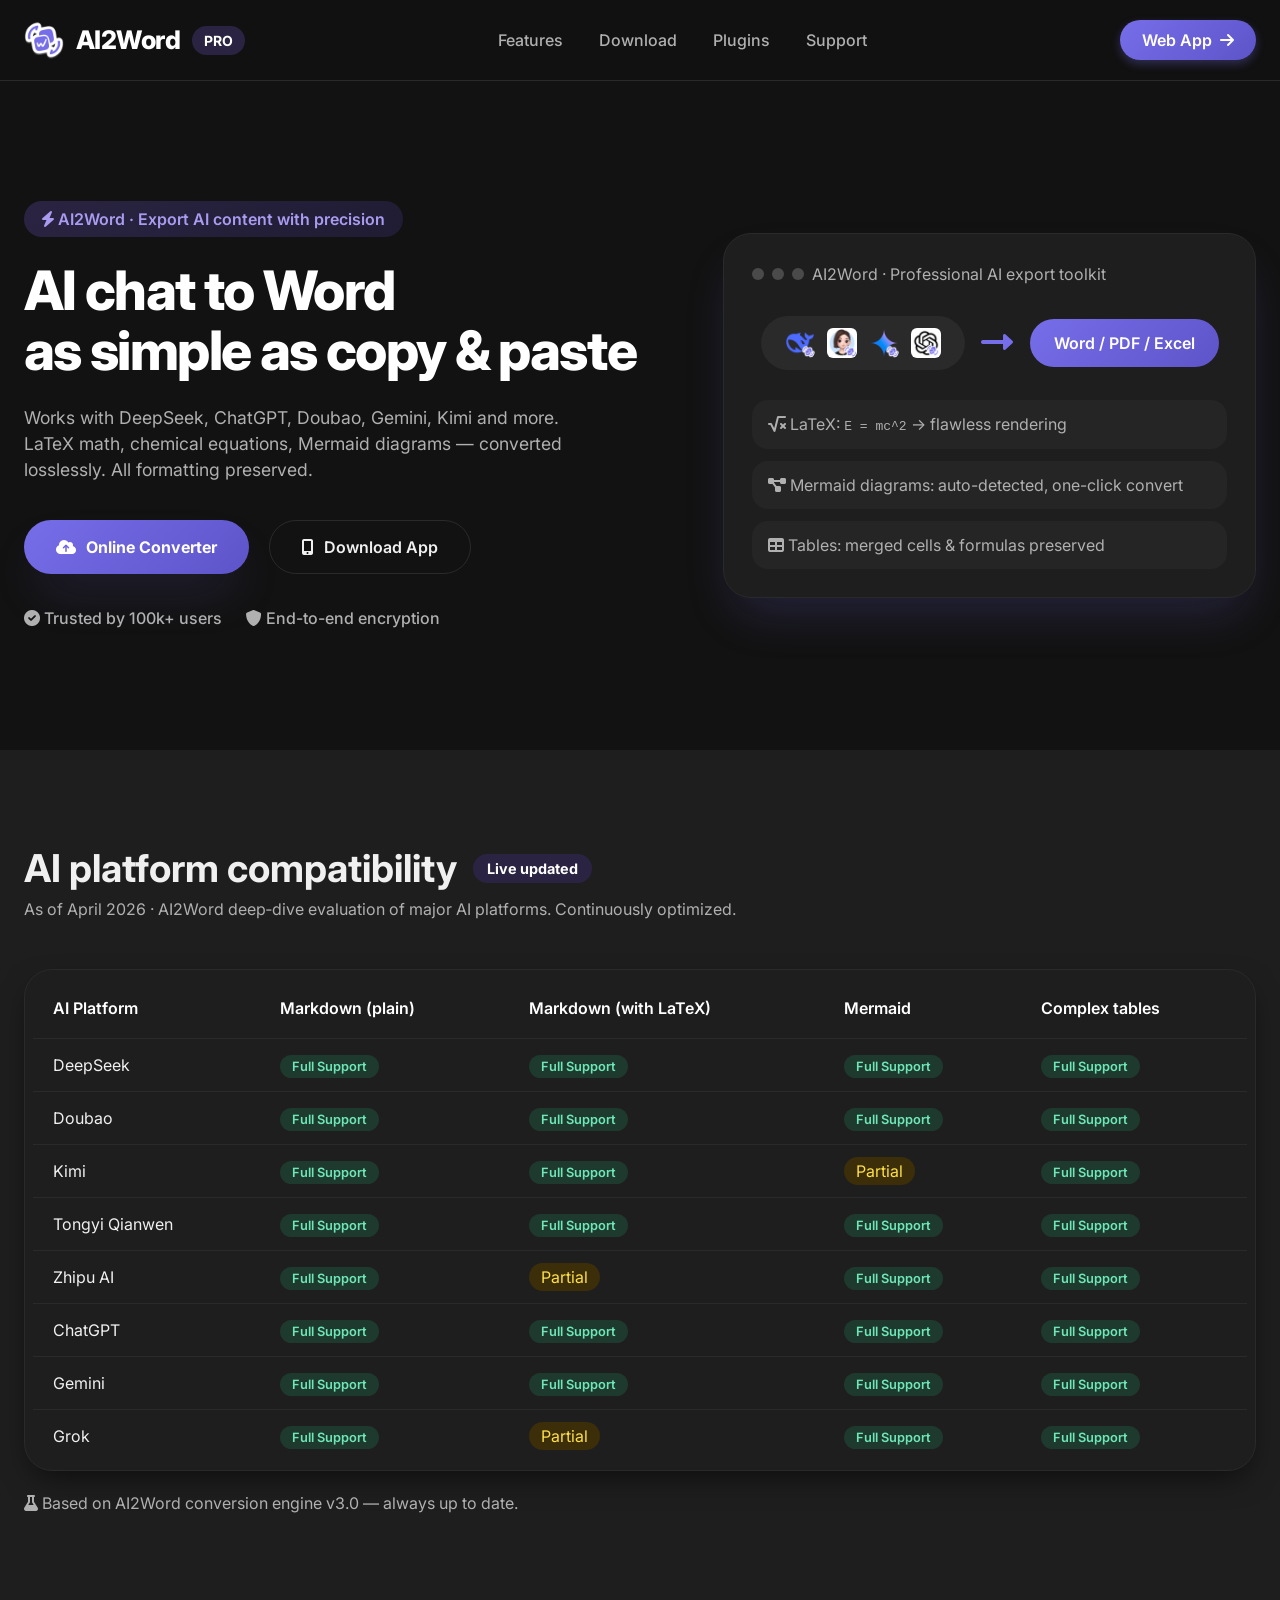
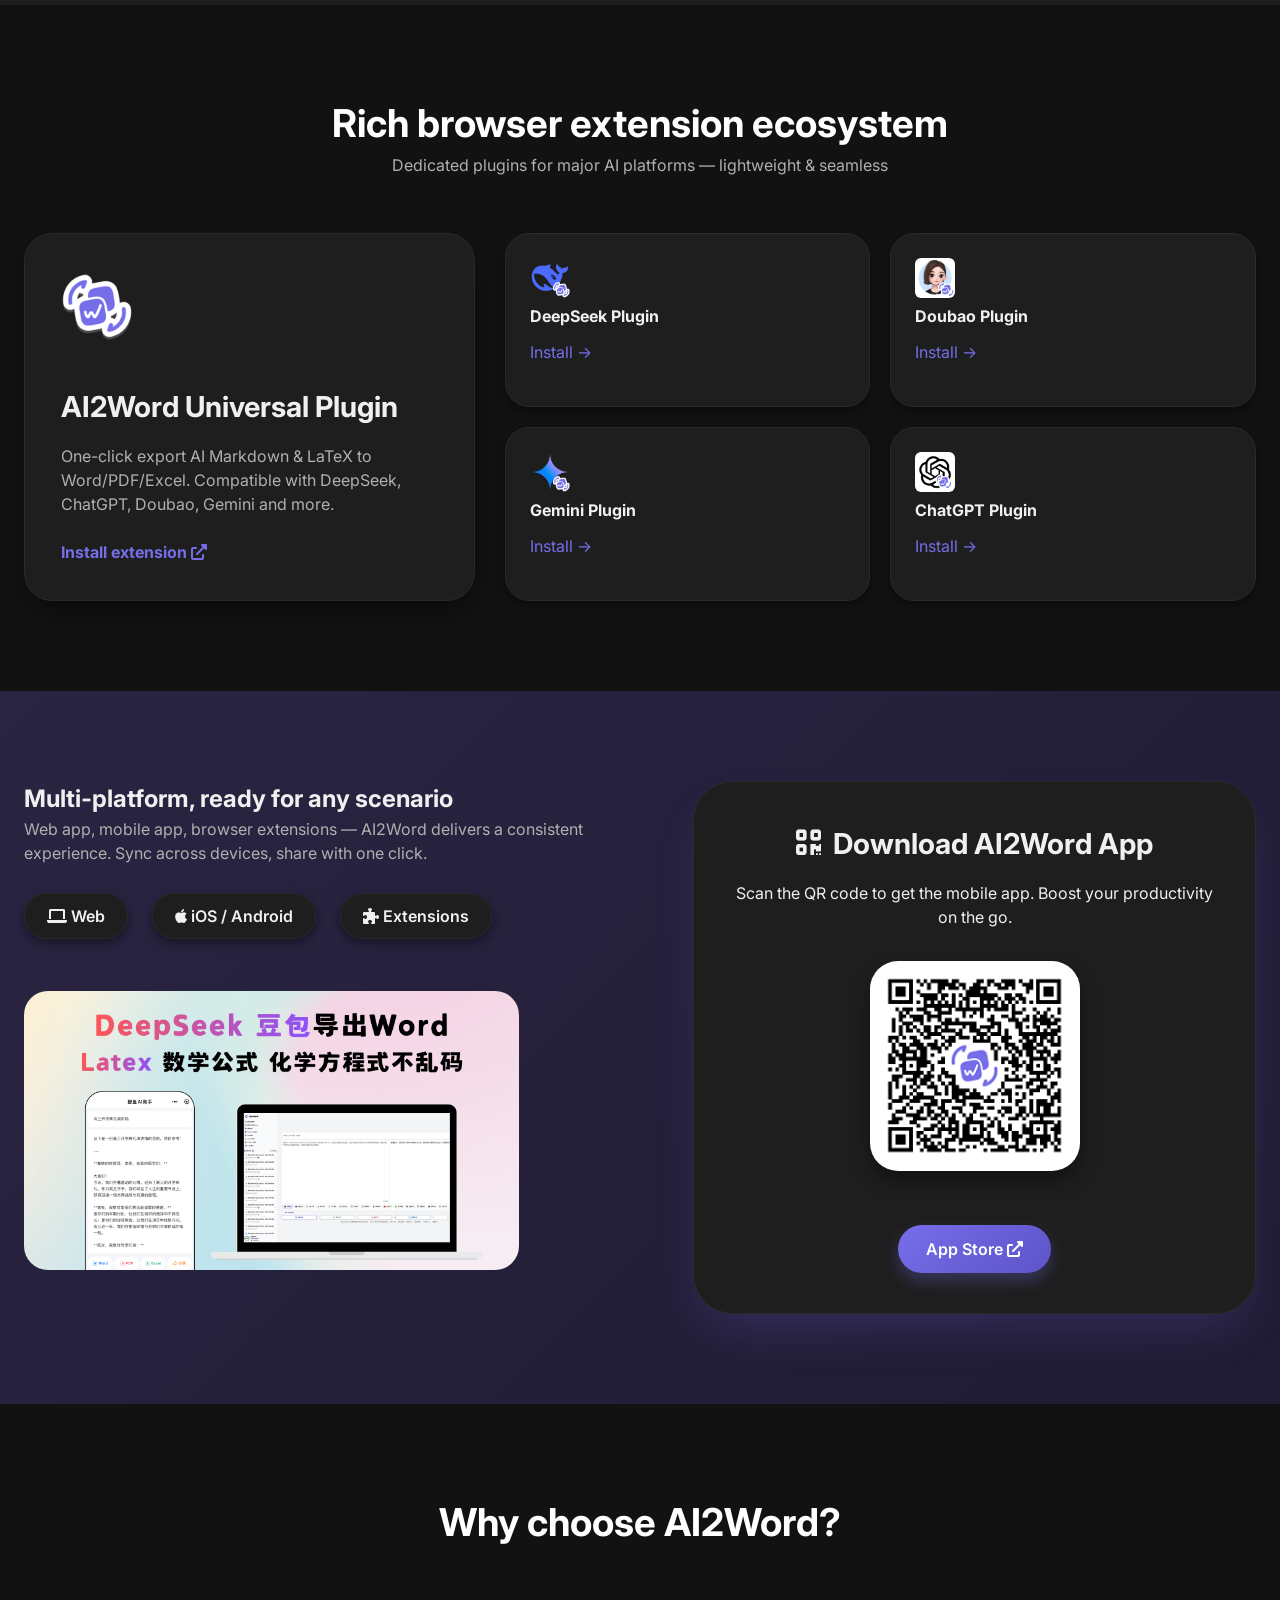
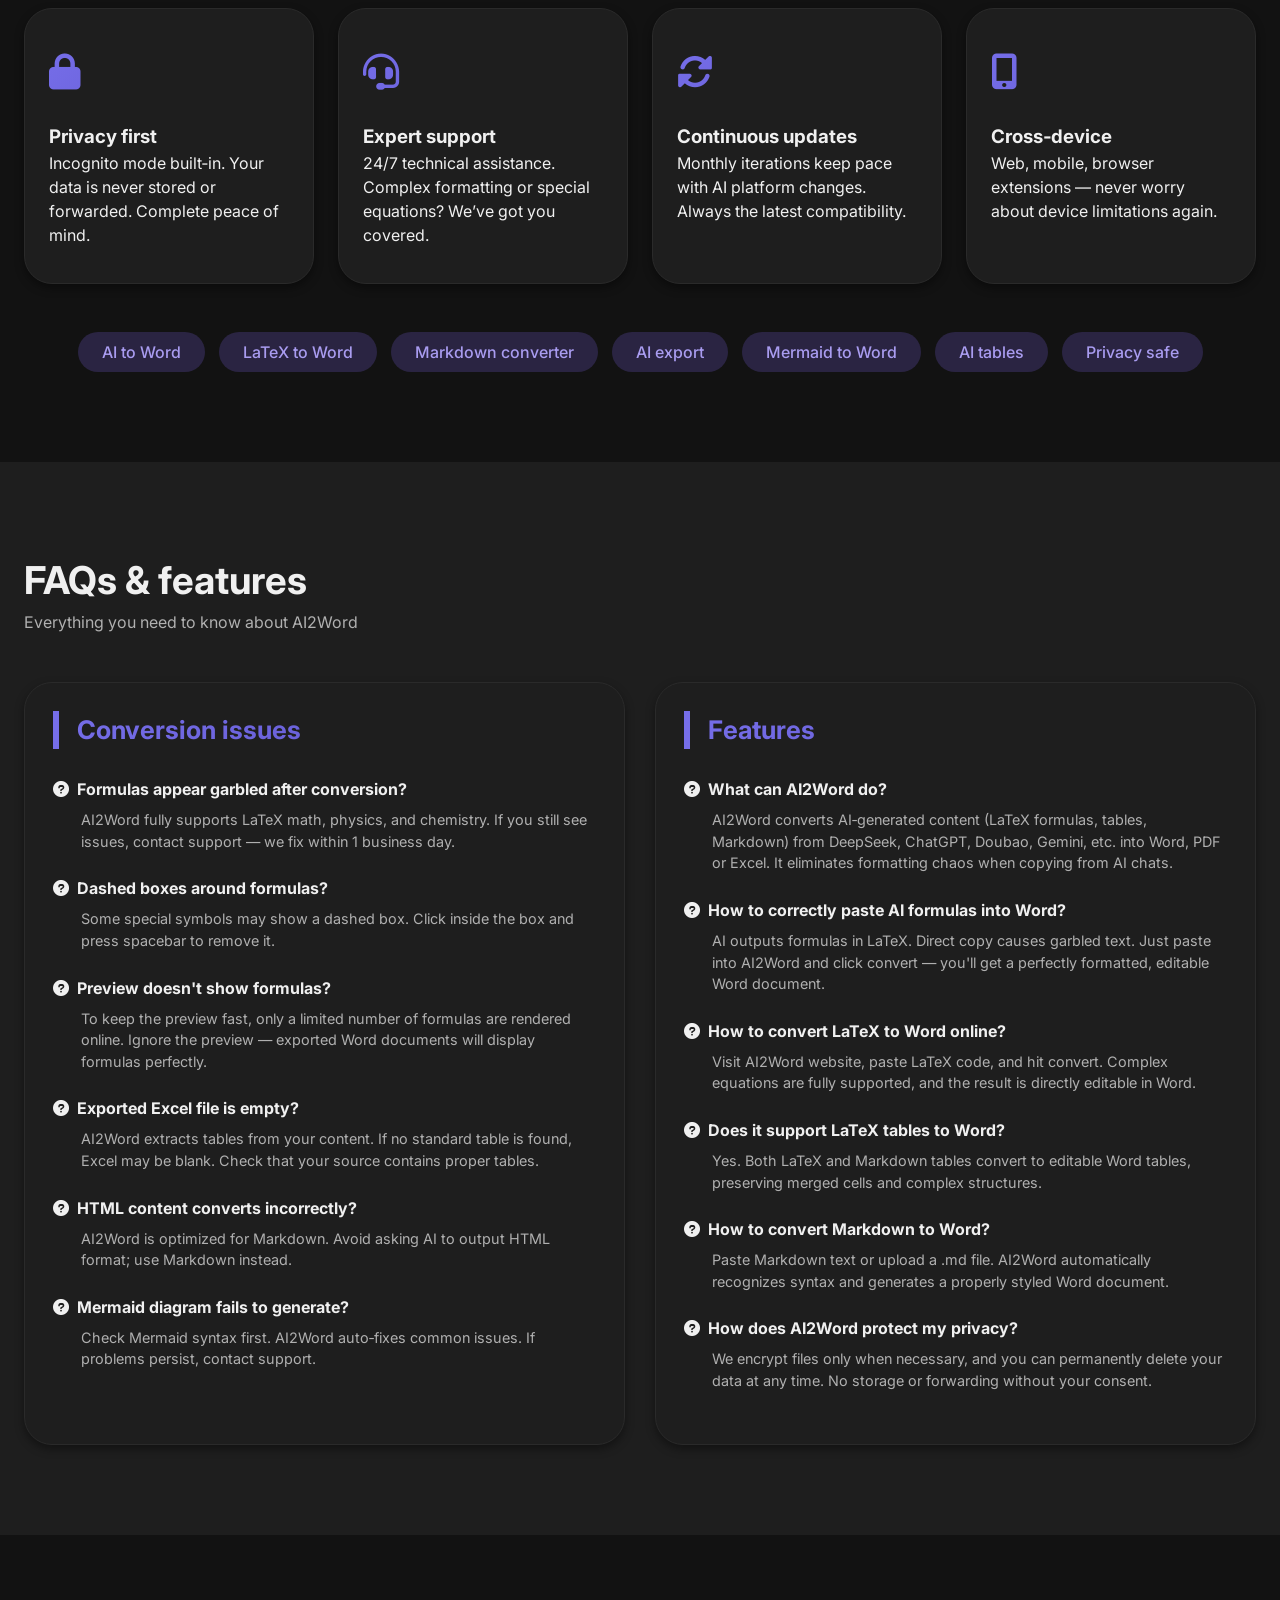
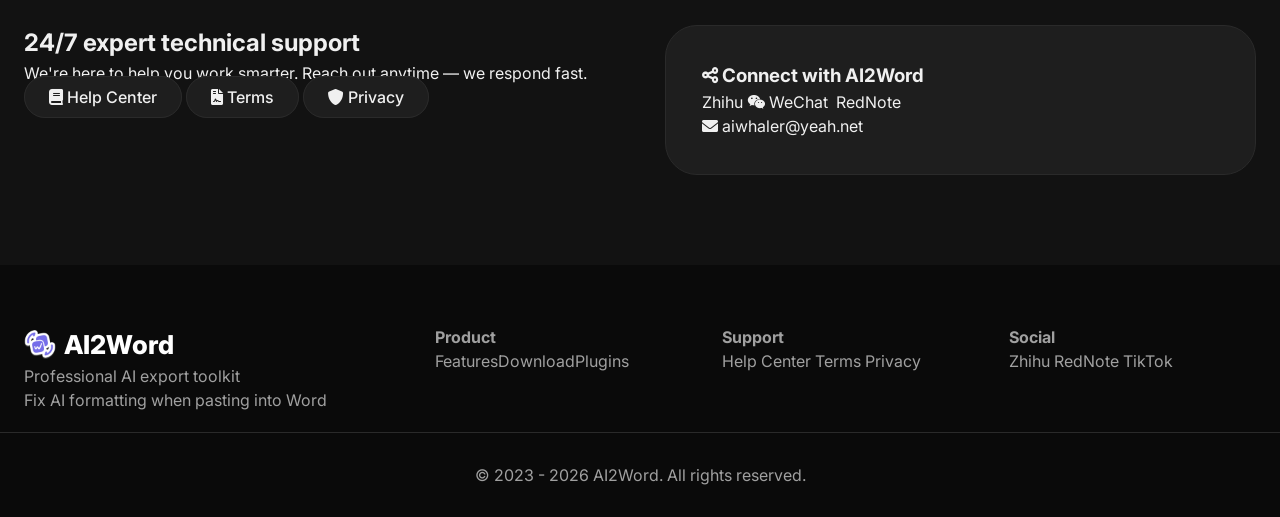
==== commit c5e1b387: "1" ====
--- a/index.html
+++ b/index.html
@@ -1,49 +1,764 @@
 <!DOCTYPE html>
-<html lang="zh-CN">
+<html lang="en">
 
 <head>
   <meta charset="UTF-8" />
   <meta name="viewport" content="width=device-width, initial-scale=1.0, viewport-fit=cover" />
-  <meta property="og:title" content="AI2Word - AI对话转Word专家" />
+  <!-- SEO & Open Graph (English) -->
+  <meta property="og:title" content="AI2Word – AI to Word, LaTeX & Markdown Converter" />
   <meta property="og:description"
-    content="AI2Word —— 专注AI对话转Word、Markdown转Word、LaTeX转Word。兼容DeepSeek、豆包、ChatGPT、Gemini等主流AI，公式、Mermaid图完美保留。隐私安全，多端通用。" />
+    content="AI2Word: Convert AI chats, LaTeX formulas, and Markdown to Word/PDF/Excel. Works with DeepSeek, ChatGPT, Gemini, Doubao & more. Perfect formatting, privacy first." />
   <meta property="og:site_name" content="AI2Word" />
   <meta property="og:url" content="https://www.ai2word.chat/" />
   <meta property="og:type" content="website" />
-  <meta property="og:locale" content="zh_CN" />
-  <meta name="keywords" content="AI2Word,AI对话转Word,LaTeX转Word,Markdown转Word,AI内容转PDF,AI导出Word" />
-  <link rel="canonical" href="https://www.ai2word.chat/" />
-  <title>AI2Word - AI转Word | LaTeX转Word | Markdown一键导出</title>
+  <meta property="og:locale" content="en_US" />
+  <meta name="keywords"
+    content="AI2Word, AI to Word, LaTeX to Word, Markdown to Word, AI export, PDF converter, Mermaid to Word" />
+  <link rel="canonical" href="https://www.ai2word.chat/en" />
+  <title>AI2Word – AI to Word | LaTeX & Markdown Export</title>
   <meta name="description"
-    content="AI2Word官网，AI2Word可以将DeepSeek、豆包、ChatGPT、Gemini等AI生成的对话、LaTeX公式、Mermaid图完美转为Word/PDF/Excel，排版工整，公式不乱码。隐私安全，多端支持，专家级转换体验。" />
-  <!-- 字体与图标库 -->
+    content="AI2Word converts AI-generated content from DeepSeek, ChatGPT, Doubao, Gemini and more into polished Word, PDF or Excel files. LaTeX math, Mermaid diagrams, tables — all preserved flawlessly." />
+
+  <!-- Fonts & Icons -->
   <link rel="preconnect" href="https://fonts.googleapis.com" />
   <link rel="preconnect" href="https://fonts.gstatic.com" crossorigin />
   <link
     href="https://fonts.googleapis.com/css2?family=Inter:opsz,wght@14..32,400;14..32,500;14..32,600;14..32,700;14..32,800&display=swap"
     rel="stylesheet" />
   <link rel="stylesheet" href="https://cdnjs.cloudflare.com/ajax/libs/font-awesome/6.0.0-beta3/css/all.min.css" />
-  <link rel="stylesheet" href="styles.css" />
   <link rel="icon" href="images/ai2word-logo.png" />
+  <style>
+    /* ===== styles.css – AI2Word Dark Theme · Violet Accent (#766EE9) ===== */
+    :root {
+      --primary: #766EE9;
+      --primary-dark: #5e54c9;
+      --primary-light: #2a2442;
+      --accent: #a99cf0;
+      --gradient-main: linear-gradient(135deg, #766EE9 0%, #5e54c9 100%);
+      --gradient-light: linear-gradient(135deg, #2a2442 0%, #1f1c33 100%);
+      --bg-page: #121212;
+      --bg-soft: #1e1e1e;
+      --bg-card: #1e1e1e;
+      --text-dark: #f0f0f0;
+      --text-muted: #b0b0b0;
+      --border-light: #2a2a2a;
+      --shadow-sm: 0 4px 10px rgba(0, 0, 0, 0.4);
+      --shadow-md: 0 12px 30px -8px rgba(0, 0, 0, 0.6);
+      --shadow-lg: 0 25px 50px -12px rgba(118, 110, 233, 0.2);
+      --radius-md: 20px;
+      --radius-lg: 28px;
+      --transition: all 0.2s ease;
+    }
+
+    * {
+      margin: 0;
+      padding: 0;
+      box-sizing: border-box;
+    }
+
+    body {
+      font-family: 'Inter', sans-serif;
+      background: var(--bg-page);
+      color: var(--text-dark);
+      line-height: 1.5;
+      -webkit-font-smoothing: antialiased;
+    }
+
+    a {
+      text-decoration: none;
+      color: inherit;
+    }
+
+    .container {
+      max-width: 1280px;
+      margin: 0 auto;
+      padding: 0 24px;
+    }
+
+    /* header */
+    .site-header {
+      position: sticky;
+      top: 0;
+      z-index: 100;
+      background: rgba(18, 18, 18, 0.85);
+      backdrop-filter: blur(12px);
+      border-bottom: 1px solid var(--border-light);
+      padding: 20px 0;
+    }
+
+    .header-container {
+      display: flex;
+      align-items: center;
+      justify-content: space-between;
+    }
+
+    .brand-area {
+      display: flex;
+      align-items: center;
+      gap: 12px;
+    }
+
+    .logo-text {
+      font-weight: 800;
+      font-size: 1.6rem;
+      letter-spacing: -0.02em;
+      background: #ffffff;
+      -webkit-background-clip: text;
+      background-clip: text;
+      color: transparent;
+    }
+
+    .badge-experimental {
+      background: var(--primary-light);
+      color: #ffffff;
+      padding: 4px 12px;
+      border-radius: 40px;
+      font-size: 14px;
+      font-weight: 700;
+    }
+
+    .main-nav {
+      display: flex;
+      gap: 36px;
+    }
+
+    .main-nav a {
+      font-weight: 500;
+      color: var(--text-muted);
+      transition: var(--transition);
+    }
+
+    .main-nav a:hover {
+      color: var(--primary);
+    }
+
+    .header-actions {
+      display: flex;
+      gap: 12px;
+    }
+
+    .btn-header-primary {
+      background: var(--gradient-main);
+      color: white;
+      padding: 8px 22px;
+      border-radius: 40px;
+      font-weight: 600;
+      display: flex;
+      align-items: center;
+      gap: 8px;
+      box-shadow: 0 4px 10px rgba(118, 110, 233, 0.3);
+    }
+
+    /* hero */
+    .hero-new {
+      padding: 120px 0;
+    }
+
+    .hero-grid {
+      display: grid;
+      grid-template-columns: 1.2fr 1fr;
+      gap: 60px;
+      align-items: center;
+    }
+
+    .hero-chip {
+      background: var(--gradient-light);
+      display: inline-block;
+      padding: 6px 18px;
+      border-radius: 60px;
+      font-weight: 600;
+      color: var(--accent);
+      margin-bottom: 24px;
+    }
+
+    .hero-headline {
+      font-size: 3.4rem;
+      font-weight: 800;
+      line-height: 1.1;
+      letter-spacing: -0.03em;
+      margin-bottom: 24px;
+      background: #ffffff;
+      -webkit-background-clip: text;
+      background-clip: text;
+      color: transparent;
+    }
+
+    .hero-sub {
+      color: var(--text-muted);
+      font-size: 1.1rem;
+      margin-bottom: 36px;
+      max-width: 90%;
+    }
+
+    .hero-actions {
+      display: flex;
+      gap: 20px;
+      flex-wrap: wrap;
+      margin-bottom: 32px;
+    }
+
+    .btn-primary-large {
+      background: var(--gradient-main);
+      color: white;
+      padding: 14px 32px;
+      border-radius: 60px;
+      font-weight: 700;
+      display: inline-flex;
+      align-items: center;
+      gap: 10px;
+      box-shadow: var(--shadow-lg);
+      transition: var(--transition);
+      border: none;
+    }
+
+    .btn-outline-large {
+      border: 1px solid var(--border-light);
+      padding: 14px 32px;
+      border-radius: 60px;
+      font-weight: 600;
+      display: inline-flex;
+      align-items: center;
+      gap: 10px;
+      background: transparent;
+      color: var(--text-dark);
+    }
+
+    .trust-badge {
+      display: flex;
+      gap: 24px;
+      color: var(--text-muted);
+      font-weight: 500;
+    }
+
+    .hero-visual-card {
+      background: var(--bg-card);
+      border-radius: var(--radius-lg);
+      padding: 28px;
+      box-shadow: var(--shadow-lg);
+      border: 1px solid var(--border-light);
+      position: relative;
+    }
+
+    .preview-header {
+      display: flex;
+      align-items: center;
+      gap: 8px;
+      margin-bottom: 30px;
+      color: var(--text-muted);
+    }
+
+    .preview-dot {
+      width: 12px;
+      height: 12px;
+      border-radius: 50%;
+      background: #4a4a4a;
+    }
+
+    .preview-body {
+      display: flex;
+      align-items: center;
+      justify-content: space-around;
+      margin-bottom: 30px;
+    }
+
+    .file-badge {
+      display: flex;
+      background: #2a2a2a;
+      gap: 12px;
+      padding: 12px 24px;
+      border-radius: 60px;
+      font-weight: 600;
+      color: var(--text-dark);
+    }
+
+    .word-badge {
+      background: var(--gradient-main);
+      color: white;
+    }
+
+    .arrow-animation {
+      font-size: 32px;
+      color: var(--primary);
+    }
+
+    .preview-detail {
+      display: flex;
+      flex-direction: column;
+      gap: 12px;
+    }
+
+    .detail-item {
+      background: #252525;
+      padding: 12px 16px;
+      border-radius: 16px;
+      color: var(--text-muted);
+    }
+
+    /* sections */
+    .section-spacing {
+      padding: 90px 0;
+    }
+
+    .bg-soft-gray {
+      background: var(--bg-soft);
+    }
+
+    .bg-gradient-light {
+      background: var(--gradient-light);
+    }
+
+    .section-header-left {
+      margin-bottom: 48px;
+    }
+
+    .section-header-left h2 {
+      font-size: 2.4rem;
+      font-weight: 700;
+      display: flex;
+      align-items: center;
+      gap: 16px;
+      color: var(--text-dark);
+    }
+
+    .section-header-left p {
+      color: var(--text-muted);
+    }
+
+    .highlight-badge {
+      background: var(--primary-light);
+      color: #ffffff;
+      font-size: 0.9rem;
+      padding: 4px 14px;
+      border-radius: 60px;
+    }
+
+    .section-header-center {
+      text-align: center;
+      margin-bottom: 56px;
+    }
+
+    .section-header-center h2 {
+      font-size: 2.4rem;
+      background: #ffffff;
+      -webkit-background-clip: text;
+      background-clip: text;
+      color: transparent;
+      display: inline-block;
+    }
+
+    .section-header-center p {
+      color: var(--text-muted);
+    }
+
+    /* table */
+    .table-wrapper-modern {
+      background: var(--bg-card);
+      border-radius: 28px;
+      padding: 8px;
+      box-shadow: var(--shadow-md);
+      border: 1px solid var(--border-light);
+    }
+
+    .compatibility-table {
+      width: 100%;
+      border-collapse: collapse;
+      color: var(--text-dark);
+    }
+
+    .compatibility-table th {
+      text-align: left;
+      padding: 18px 20px;
+      font-weight: 600;
+      color: #fff;
+    }
+
+    .compatibility-table td {
+      padding: 14px 20px;
+      border-top: 1px solid #2a2a2a;
+    }
+
+    .badge-full {
+      background: #1e3a2f;
+      color: #6ee7b7;
+      padding: 4px 12px;
+      border-radius: 40px;
+      font-weight: 600;
+      font-size: 0.8rem;
+    }
+
+    .badge-partial {
+      background: #3d2e0a;
+      color: #fde047;
+      padding: 4px 12px;
+      border-radius: 40px;
+    }
+
+    .table-note {
+      margin-top: 20px;
+      color: var(--text-muted);
+    }
+
+    /* plugins */
+    .plugin-showcase {
+      display: grid;
+      grid-template-columns: 1.2fr 2fr;
+      gap: 30px;
+    }
+
+    .plugin-featured {
+      background: var(--bg-card);
+      border-radius: 28px;
+      padding: 36px;
+      box-shadow: var(--shadow-md);
+      border: 1px solid var(--border-light);
+    }
+
+    .plugin-icon-large {
+      font-size: 48px;
+      background: var(--gradient-main);
+      -webkit-background-clip: text;
+      background-clip: text;
+      color: transparent;
+      margin-bottom: 24px;
+    }
+
+    .plugin-featured h3 {
+      font-size: 1.8rem;
+      margin-bottom: 16px;
+      color: var(--text-dark);
+    }
+
+    .plugin-featured p {
+      color: var(--text-muted);
+    }
+
+    .plugin-link {
+      color: var(--primary);
+      font-weight: 700;
+      margin-top: 24px;
+      display: inline-block;
+    }
+
+    .plugin-mini-grid {
+      display: grid;
+      grid-template-columns: 1fr 1fr;
+      gap: 20px;
+    }
+
+    .plugin-mini-card {
+      background: var(--bg-card);
+      border-radius: 24px;
+      padding: 24px;
+      box-shadow: var(--shadow-sm);
+      border: 1px solid var(--border-light);
+      transition: var(--transition);
+    }
+
+    .plugin-mini-card span {
+      display: block;
+      font-weight: 700;
+      margin-bottom: 12px;
+      color: var(--text-dark);
+    }
+
+    .plugin-mini-card a {
+      color: var(--primary);
+    }
+
+    /* platforms */
+    .platforms-dual {
+      display: grid;
+      grid-template-columns: 1.1fr 1fr;
+      gap: 50px;
+    }
+
+    .platforms-content h2 {
+      color: var(--text-dark);
+    }
+
+    .platforms-desc {
+      color: var(--text-muted);
+    }
+
+    .platform-icons {
+      display: flex;
+      gap: 24px;
+      margin: 28px 0;
+    }
+
+    .pf-item {
+      background: var(--bg-card);
+      padding: 10px 22px;
+      border-radius: 60px;
+      font-weight: 600;
+      box-shadow: var(--shadow-sm);
+      color: var(--text-dark);
+      border: 1px solid var(--border-light);
+    }
+
+    .qr-panel-new {
+      background: var(--bg-card);
+      border-radius: 40px;
+      padding: 40px;
+      box-shadow: var(--shadow-lg);
+      text-align: center;
+      border: 1px solid var(--border-light);
+    }
+
+    .qr-header {
+      font-size: 1.8rem;
+      font-weight: 700;
+      display: flex;
+      align-items: center;
+      justify-content: center;
+      gap: 12px;
+      margin-bottom: 16px;
+      color: var(--text-dark);
+    }
+
+    .qr-duo {
+      display: flex;
+      justify-content: center;
+      margin: 32px 0;
+    }
+
+    .qr-block img {
+      width: 210px;
+      border-radius: 28px;
+      box-shadow: 0 10px 20px rgba(0, 0, 0, 0.4);
+      margin-bottom: 16px;
+      background: white;
+      padding: 8px;
+    }
+
+    .appstore-link {
+      background: var(--gradient-main);
+      color: white;
+      padding: 12px 28px;
+      border-radius: 60px;
+      font-weight: 600;
+      display: inline-block;
+      box-shadow: 0 8px 16px rgba(118, 110, 233, 0.3);
+    }
+
+    .benefits-grid {
+      display: grid;
+      grid-template-columns: repeat(4, 1fr);
+      gap: 24px;
+    }
+
+    .benefit-card {
+      background: var(--bg-card);
+      border-radius: 28px;
+      padding: 36px 24px;
+      box-shadow: var(--shadow-sm);
+      border: 1px solid var(--border-light);
+    }
+
+    .benefit-icon {
+      font-size: 36px;
+      background: var(--gradient-main);
+      -webkit-background-clip: text;
+      background-clip: text;
+      color: transparent;
+      margin-bottom: 24px;
+    }
+
+    .keyword-strip {
+      display: flex;
+      flex-wrap: wrap;
+      justify-content: center;
+      gap: 14px;
+      margin-top: 48px;
+    }
+
+    .keyword-strip span {
+      background: var(--primary-light);
+      padding: 8px 24px;
+      border-radius: 60px;
+      font-weight: 500;
+      color: var(--accent);
+    }
+
+    /* FAQ */
+    .faq-two-columns {
+      display: grid;
+      grid-template-columns: 1fr 1fr;
+      gap: 30px;
+    }
+
+    .faq-category-block {
+      background: var(--bg-card);
+      border-radius: 28px;
+      padding: 28px;
+      box-shadow: var(--shadow-sm);
+      border: 1px solid var(--border-light);
+    }
+
+    .category-title {
+      font-size: 1.6rem;
+      font-weight: 700;
+      border-left: 6px solid var(--primary);
+      padding-left: 18px;
+      margin-bottom: 28px;
+      background: var(--gradient-main);
+      -webkit-background-clip: text;
+      background-clip: text;
+      color: transparent;
+    }
+
+    .faq-entry {
+      margin-bottom: 24px;
+    }
+
+    .faq-question {
+      font-weight: 700;
+      margin-bottom: 8px;
+      display: flex;
+      align-items: baseline;
+      gap: 8px;
+      color: var(--text-dark);
+    }
+
+    .faq-answer {
+      color: var(--text-muted);
+      padding-left: 28px;
+      font-size: 0.9rem;
+    }
+
+    /* support */
+    .support-split {
+      display: grid;
+      grid-template-columns: 1fr 1fr;
+      gap: 50px;
+    }
+
+    .support-link-btn {
+      border: 1px solid var(--border-light);
+      padding: 10px 24px;
+      border-radius: 60px;
+      font-weight: 500;
+      background: var(--bg-card);
+      color: var(--text-dark);
+    }
+
+    .social-connect-card {
+      background: var(--bg-soft);
+      border-radius: 32px;
+      padding: 36px;
+      border: 1px solid var(--border-light);
+    }
+
+    .wechat-hover-trigger {
+      position: relative;
+      cursor: pointer;
+    }
+
+    .wechat-qr-pop {
+      position: absolute;
+      bottom: 40px;
+      left: 0;
+      width: 140px;
+      opacity: 0;
+      pointer-events: none;
+      transition: 0.2s;
+      background: var(--bg-card);
+      padding: 12px;
+      border-radius: 20px;
+      box-shadow: var(--shadow-lg);
+      border: 1px solid var(--border-light);
+    }
+
+    .wechat-hover-trigger:hover .wechat-qr-pop {
+      opacity: 1;
+      pointer-events: auto;
+    }
+
+    .wechat-qr-pop img {
+      width: 100%;
+      border-radius: 12px;
+    }
+
+    .footer-new {
+      background: #0a0a0a;
+      color: #a0a0a0;
+      padding: 60px 0 30px;
+    }
+
+    .footer-grid {
+      display: grid;
+      grid-template-columns: 1.5fr 1fr 1fr 1fr;
+      gap: 40px;
+    }
+
+    .footer-logo {
+      font-size: 26px;
+      font-weight: 800;
+      color: white;
+      display: flex;
+      align-items: center;
+      gap: 8px;
+    }
+
+    .copyright-bar {
+      text-align: center;
+      padding-top: 30px;
+      border-top: 1px solid #2a2a2a;
+      margin-top: 20px;
+    }
+
+    .preview-body-img {
+      border-radius: 6px;
+      width: 30px;
+      height: 30px;
+    }
+
+    @media (max-width: 1024px) {
+
+      .hero-grid,
+      .platforms-dual,
+      .support-split,
+      .plugin-showcase {
+        grid-template-columns: 1fr;
+      }
+
+      .benefits-grid {
+        grid-template-columns: repeat(2, 1fr);
+      }
+
+      .main-nav {
+        display: none;
+      }
+    }
+
+    @media (max-width: 640px) {
+      .benefits-grid {
+        grid-template-columns: 1fr;
+      }
+
+      .faq-two-columns {
+        grid-template-columns: 1fr;
+      }
+    }
+  </style>
 </head>
 
 <body>
-  <!-- 头部：橙色渐变 -->
   <header class="site-header">
     <div class="container header-container">
       <div class="brand-area">
-        <img src="images/ai2word-logo.png" style="width: 40px; height: 40px;" />
+        <img src="images/ai2word-logo.png" style="width: 40px; height: 40px;" alt="AI2Word logo" />
         <div class="logo-text">AI2Word</div>
-        <span class="badge-experimental">专业版</span>
+        <span class="badge-experimental">PRO</span>
       </div>
       <nav class="main-nav">
-        <a href="#features">产品优势</a>
-        <a href="#platforms">下载APP</a>
-        <a href="#plugins">安装插件</a>
-        <a href="#support">帮助中心</a>
+        <a href="#features">Features</a>
+        <a href="#platforms">Download</a>
+        <a href="#plugins">Plugins</a>
+        <a href="#support">Support</a>
       </nav>
       <div class="header-actions">
-        <a href="https://www.aiwhaler.com/" class="btn-header-primary" target="_blank" rel="noreferrer">在线使用 <i
+        <a href="https://www.aiwhaler.com/" class="btn-header-primary" target="_blank" rel="noreferrer">Web App <i
             class="fas fa-arrow-right"></i></a>
       </div>
     </div>
@@ -54,18 +769,18 @@
     <section class="hero-new">
       <div class="container hero-grid">
         <div class="hero-text">
-          <div class="hero-chip"><i class="fas fa-bolt"></i> AI2Word - 专注AI内容导出 · 格式精准还原</div>
-          <h1 class="hero-headline">AI对话转Word<br>像复制粘贴一样简单</h1>
-          <p class="hero-sub">支持DeepSeek、豆包、ChatGPT、Kimi等大部分主流AI平台。LaTeX数学公式、化学方程式、Mermaid图表无损转换，保留全部排版。
-          </p>
+          <div class="hero-chip"><i class="fas fa-bolt"></i> AI2Word · Export AI content with precision</div>
+          <h1 class="hero-headline">AI chat to Word<br>as simple as copy & paste</h1>
+          <p class="hero-sub">Works with DeepSeek, ChatGPT, Doubao, Gemini, Kimi and more. LaTeX math, chemical
+            equations, Mermaid diagrams — converted losslessly. All formatting preserved.</p>
           <div class="hero-actions">
             <a href="https://www.aiwhaler.com/" class="btn-primary-large" target="_blank" rel="noreferrer"><i
-                class="fas fa-cloud-upload-alt"></i> 网页端在线转换</a>
-            <a href="#download" class="btn-outline-large"><i class="fas fa-mobile-alt"></i> 下载 App</a>
+                class="fas fa-cloud-upload-alt"></i> Online Converter</a>
+            <a href="#download" class="btn-outline-large"><i class="fas fa-mobile-alt"></i> Download App</a>
           </div>
           <div class="trust-badge">
-            <span><i class="fas fa-check-circle"></i> 已为10万+用户提升效率</span>
-            <span><i class="fas fa-shield-alt"></i> 100%数据加密保护</span>
+            <span><i class="fas fa-check-circle"></i> Trusted by 100k+ users</span>
+            <span><i class="fas fa-shield-alt"></i> End-to-end encryption</span>
           </div>
         </div>
         <div class="hero-visual-card">
@@ -74,259 +789,261 @@
               <span class="preview-dot"></span>
               <span class="preview-dot"></span>
               <span class="preview-dot"></span>
-              <span>AI2Word · 专家级的 AI 文案导出工具</span>
+              <span>AI2Word · Professional AI export toolkit</span>
             </div>
             <div class="preview-body">
               <div class="file-badge">
-                <img class="preview-body-img" src="images/lowcode-2411744.png" />
-                <img class="preview-body-img" src="images/lowcode-2411736.png" />
-                <img class="preview-body-img" src="images/lowcode-2421671.png" />
-                <img class="preview-body-img" src="images/lowcode-2421670.jpg" />
+                <img class="preview-body-img" src="images/lowcode-2411744.png" alt="ai" />
+                <img class="preview-body-img" src="images/lowcode-2411736.png" alt="ai" />
+                <img class="preview-body-img" src="images/lowcode-2421671.png" alt="ai" />
+                <img class="preview-body-img" src="images/lowcode-2421670.jpg" alt="ai" />
               </div>
               <div class="arrow-animation"><i class="fas fa-long-arrow-alt-right"></i></div>
               <div class="file-badge word-badge">Word / PDF / Excel</div>
             </div>
             <div class="preview-detail">
-              <div class="detail-item"><i class="fas fa-square-root-alt"></i> LaTeX公式: <code>E = mc^2</code> → 完美渲染
-              </div>
-              <div class="detail-item"><i class="fas fa-project-diagram"></i> Mermaid流程图: 自动识别，一键转换</div>
-              <div class="detail-item"><i class="fas fa-table"></i> 表格样式: 保留合并单元格，兼容表格内公式</div>
+              <div class="detail-item"><i class="fas fa-square-root-alt"></i> LaTeX: <code>E = mc^2</code> → flawless
+                rendering</div>
+              <div class="detail-item"><i class="fas fa-project-diagram"></i> Mermaid diagrams: auto-detected, one-click
+                convert</div>
+              <div class="detail-item"><i class="fas fa-table"></i> Tables: merged cells & formulas preserved</div>
             </div>
           </div>
         </div>
       </div>
     </section>
 
-    <!-- 兼容性测评 -->
+    <!-- Compatibility -->
     <section id="compatibility" class="section-spacing bg-soft-gray">
       <div class="container">
         <div class="section-header-left">
-          <h2>主流AI平台兼容性测评 <span class="highlight-badge">实时更新</span></h2>
-          <p>截止2026.04 · AI2Word 针对各大 AI 平台 Markdown 导出能力深度测评，专业团队持续优化。</p>
+          <h2>AI platform compatibility <span class="highlight-badge">Live updated</span></h2>
+          <p>As of April 2026 · AI2Word deep‑dive evaluation of major AI platforms. Continuously optimized.</p>
         </div>
         <div class="table-wrapper-modern">
           <table class="compatibility-table">
             <thead>
               <tr>
-                <th>AI平台</th>
-                <th>Markdown(无公式)</th>
-                <th>Markdown(有公式)</th>
-                <th>Mermaid图</th>
-                <th>复杂表格</th>
+                <th>AI Platform</th>
+                <th>Markdown (plain)</th>
+                <th>Markdown (with LaTeX)</th>
+                <th>Mermaid</th>
+                <th>Complex tables</th>
               </tr>
             </thead>
             <tbody>
               <tr>
                 <td>DeepSeek</td>
-                <td><span class="badge-full">完全支持</span></td>
-                <td><span class="badge-full">完全支持</span></td>
-                <td><span class="badge-full">完全支持</span></td>
-                <td><span class="badge-full">完全支持</span></td>
+                <td><span class="badge-full">Full Support</span></td>
+                <td><span class="badge-full">Full Support</span></td>
+                <td><span class="badge-full">Full Support</span></td>
+                <td><span class="badge-full">Full Support</span></td>
               </tr>
               <tr>
-                <td>豆包</td>
-                <td><span class="badge-full">完全支持</span></td>
-                <td><span class="badge-full">完全支持</span></td>
-                <td><span class="badge-full">完全支持</span></td>
-                <td><span class="badge-full">完全支持</span></td>
+                <td>Doubao</td>
+                <td><span class="badge-full">Full Support</span></td>
+                <td><span class="badge-full">Full Support</span></td>
+                <td><span class="badge-full">Full Support</span></td>
+                <td><span class="badge-full">Full Support</span></td>
               </tr>
               <tr>
                 <td>Kimi</td>
-                <td><span class="badge-full">完全支持</span></td>
-                <td><span class="badge-full">完全支持</span></td>
-                <td><span class="badge-partial">部分支持</span></td>
-                <td><span class="badge-full">完全支持</span></td>
+                <td><span class="badge-full">Full Support</span></td>
+                <td><span class="badge-full">Full Support</span></td>
+                <td><span class="badge-partial">Partial</span></td>
+                <td><span class="badge-full">Full Support</span></td>
               </tr>
               <tr>
-                <td>通义千问</td>
-                <td><span class="badge-full">完全支持</span></td>
-                <td><span class="badge-full">完全支持</span></td>
-                <td><span class="badge-full">完全支持</span></td>
-                <td><span class="badge-full">完全支持</span></td>
+                <td>Tongyi Qianwen</td>
+                <td><span class="badge-full">Full Support</span></td>
+                <td><span class="badge-full">Full Support</span></td>
+                <td><span class="badge-full">Full Support</span></td>
+                <td><span class="badge-full">Full Support</span></td>
               </tr>
               <tr>
-                <td>智谱清言</td>
-                <td><span class="badge-full">完全支持</span></td>
-                <td><span class="badge-partial">部分支持</span></td>
-                <td><span class="badge-full">完全支持</span></td>
-                <td><span class="badge-full">完全支持</span></td>
+                <td>Zhipu AI</td>
+                <td><span class="badge-full">Full Support</span></td>
+                <td><span class="badge-partial">Partial</span></td>
+                <td><span class="badge-full">Full Support</span></td>
+                <td><span class="badge-full">Full Support</span></td>
               </tr>
               <tr>
                 <td>ChatGPT</td>
-                <td><span class="badge-full">完全支持</span></td>
-                <td><span class="badge-full">完全支持</span></td>
-                <td><span class="badge-full">完全支持</span></td>
-                <td><span class="badge-full">完全支持</span></td>
+                <td><span class="badge-full">Full Support</span></td>
+                <td><span class="badge-full">Full Support</span></td>
+                <td><span class="badge-full">Full Support</span></td>
+                <td><span class="badge-full">Full Support</span></td>
               </tr>
               <tr>
                 <td>Gemini</td>
-                <td><span class="badge-full">完全支持</span></td>
-                <td><span class="badge-full">完全支持</span></td>
-                <td><span class="badge-full">完全支持</span></td>
-                <td><span class="badge-full">完全支持</span></td>
+                <td><span class="badge-full">Full Support</span></td>
+                <td><span class="badge-full">Full Support</span></td>
+                <td><span class="badge-full">Full Support</span></td>
+                <td><span class="badge-full">Full Support</span></td>
               </tr>
               <tr>
                 <td>Grok</td>
-                <td><span class="badge-full">完全支持</span></td>
-                <td><span class="badge-partial">部分支持</span></td>
-                <td><span class="badge-full">完全支持</span></td>
-                <td><span class="badge-full">完全支持</span></td>
+                <td><span class="badge-full">Full Support</span></td>
+                <td><span class="badge-partial">Partial</span></td>
+                <td><span class="badge-full">Full Support</span></td>
+                <td><span class="badge-full">Full Support</span></td>
               </tr>
             </tbody>
           </table>
         </div>
-        <p class="table-note"><i class="fas fa-flask"></i> 测评基于 AI2Word 转换引擎v3.0，持续适配最新 AI 输出格式。</p>
+        <p class="table-note"><i class="fas fa-flask"></i> Based on AI2Word conversion engine v3.0 — always up to date.
+        </p>
       </div>
     </section>
 
-    <!-- 插件生态 -->
+    <!-- Plugins -->
     <section id="plugins" class="section-spacing">
       <div class="container">
         <div class="section-header-center">
-          <h2>丰富的浏览器插件生态</h2>
-          <p>针对主流 AI 平台推出了专用插件，更轻量化，兼容性更强</p>
+          <h2>Rich browser extension ecosystem</h2>
+          <p>Dedicated plugins for major AI platforms — lightweight & seamless</p>
         </div>
         <div class="plugin-showcase">
           <div class="plugin-featured">
-            <div class="plugin-icon-large"><img src="images/ai2word-logo.png" alt="AI2Word多端展示"
+            <div class="plugin-icon-large"><img src="images/ai2word-logo.png" alt="AI2Word"
                 style="width: 72px; height: 72px;" /></div>
-            <h3>AI2Word 通用插件</h3>
-            <p>一键将AI Markdown、LaTeX公式转为Word/PDF/Excel，适配DeepSeek、豆包、ChatGPT、Gemini等大部分主流AI。</p>
-            <a href="https://www.aiwhaler.com/plugin/" class="plugin-link" target="_blank">安装插件 <i
+            <h3>AI2Word Universal Plugin</h3>
+            <p>One-click export AI Markdown & LaTeX to Word/PDF/Excel. Compatible with DeepSeek, ChatGPT, Doubao, Gemini
+              and more.</p>
+            <a href="https://www.aiwhaler.com/plugin/" class="plugin-link" target="_blank">Install extension <i
                 class="fas fa-external-link-alt"></i></a>
           </div>
           <div class="plugin-mini-grid">
             <div class="plugin-mini-card">
-              <img src="images/lowcode-2411744.png" alt="AI2Word多端展示" style="width: 40px; height: 40px;" />
-              <span>DeepSeek 专用插件</span>
-              <a href="https://deepseek.aiwhaler.com/" target="_blank">安装插件 →</a>
+              <img src="images/lowcode-2411744.png" alt="DeepSeek" style="width: 40px; height: 40px;" />
+              <span>DeepSeek Plugin</span>
+              <a href="https://deepseek.aiwhaler.com/" target="_blank">Install →</a>
             </div>
             <div class="plugin-mini-card">
-              <img src="images/lowcode-2411736.png" alt="AI2Word多端展示"
-                style="width: 40px; height: 40px; border-radius: 6px;" />
-              <span>豆包 专用插件</span>
-              <a href="https://doubao.aiwhaler.com/" target="_blank">安装插件 →</a>
+              <img src="images/lowcode-2411736.png" alt="Doubao" style="width: 40px; height: 40px; border-radius: 6px;" />
+              <span>Doubao Plugin</span>
+              <a href="https://doubao.aiwhaler.com/" target="_blank">Install →</a>
             </div>
             <div class="plugin-mini-card">
-              <img src="images/lowcode-2421671.png" alt="AI2Word多端展示" style="width: 40px; height: 40px;" />
-              <span>Gemini 专用插件</span>
-              <a href="https://gemini.aiwhaler.com/" target="_blank">安装插件 →</a>
+              <img src="images/lowcode-2421671.png" alt="Gemini" style="width: 40px; height: 40px;" />
+              <span>Gemini Plugin</span>
+              <a href="https://gemini.aiwhaler.com/" target="_blank">Install →</a>
             </div>
             <div class="plugin-mini-card">
-              <img src="images/lowcode-2421670.jpg" alt="AI2Word多端展示"
-                style="width: 40px; height: 40px; border-radius: 6px;" />
-              <span>ChatGPT 专用插件</span>
-              <a href="https://chatgpt.aiwhaler.com/" target="_blank">安装插件 →</a>
+              <img src="images/lowcode-2421670.jpg" alt="ChatGPT" style="width: 40px; height: 40px; border-radius: 6px;" />
+              <span>ChatGPT Plugin</span>
+              <a href="https://chatgpt.aiwhaler.com/" target="_blank">Install →</a>
             </div>
           </div>
         </div>
       </div>
     </section>
 
-    <!-- 全端支持 + App下载 -->
+    <!-- Platforms + App -->
     <section id="platforms" class="section-spacing bg-gradient-light">
       <div class="container platforms-dual">
         <div class="platforms-content">
-          <h2>多端支持，满足您对不同场景的使用需求</h2>
-          <p class="platforms-desc">网页端、手机App、浏览器插件——无论您使用哪种设备，AI2Word都能提供一致的转换体验，多端数据共享，轻松一键转发。</p>
+          <h2>Multi‑platform, ready for any scenario</h2>
+          <p class="platforms-desc">Web app, mobile app, browser extensions — AI2Word delivers a consistent experience.
+            Sync across devices, share with one click.</p>
           <div class="platform-icons">
-            <div class="pf-item"><i class="fas fa-laptop"></i> 网页版</div>
-            <div class="pf-item"><i class="fab fa-apple"></i> App</div>
-            <div class="pf-item"><i class="fas fa-puzzle-piece"></i> 插件</div>
-          </div>
-          <img class="platform-mockup" src="images/lowcode-2451411.png" alt="AI2Word多端展示"
+            <div class="pf-item"><i class="fas fa-laptop"></i> Web</div>
+            <div class="pf-item"><i class="fab fa-apple"></i> iOS / Android</div>
+            <div class="pf-item"><i class="fas fa-puzzle-piece"></i> Extensions</div>
+          </div>
+          <img class="platform-mockup" src="images/lowcode-2451411.png" alt="AI2Word multi‑platform"
             style="max-width:80%; border-radius:24px; margin-top:24px;" />
         </div>
         <div id="download" class="qr-panel-new">
           <div class="qr-header">
             <i class="fas fa-qrcode"></i>
-            <span>下载 AI2Word App</span>
-          </div>
-          <p>扫描二维码下载 AI2Word 手机App，AI文案转换再提效。</p>
+            <span>Download AI2Word App</span>
+          </div>
+          <p>Scan the QR code to get the mobile app. Boost your productivity on the go.</p>
           <div class="qr-duo">
             <div class="qr-block">
-              <img src="images/lowcode-2421672.png" alt="AI2Word App" />
+              <img src="images/lowcode-2421672.png" alt="AI2Word App QR" />
             </div>
           </div>
           <div class="qr-footer-note">
             <a href="https://apps.apple.com/cn/app/ai2word-ai%E8%BD%AC%E6%8D%A2%E5%8A%A9%E6%89%8B/id6753907237"
-              target="_blank" class="appstore-link">App Store 下载 <i class="fas fa-external-link-alt"></i></a>
+              target="_blank" class="appstore-link">App Store <i class="fas fa-external-link-alt"></i></a>
           </div>
         </div>
       </div>
     </section>
 
-    <!-- 产品优势 -->
+    <!-- Features -->
     <section id="features" class="section-spacing">
       <div class="container">
         <div class="section-header-center">
-          <h2>为什么选择 AI2Word ？</h2>
+          <h2>Why choose AI2Word?</h2>
         </div>
         <div class="benefits-grid">
           <div class="benefit-card">
             <div class="benefit-icon"><i class="fas fa-lock"></i></div>
-            <h3>数据安全</h3>
-            <p>内置无痕模式，您的任何操作和数据都不会被存储或转发，完全安心使用。</p>
+            <h3>Privacy first</h3>
+            <p>Incognito mode built‑in. Your data is never stored or forwarded. Complete peace of mind.</p>
           </div>
           <div class="benefit-card">
             <div class="benefit-icon"><i class="fas fa-headset"></i></div>
-            <h3>专家全程支持</h3>
-            <p>专业技术团队7X24小时在线响应，疑难格式、特殊公式，1对1协助解决。</p>
+            <h3>Expert support</h3>
+            <p>24/7 technical assistance. Complex formatting or special equations? We’ve got you covered.</p>
           </div>
           <div class="benefit-card">
             <div class="benefit-icon"><i class="fas fa-sync-alt"></i></div>
-            <h3>持续升级</h3>
-            <p>紧跟 AI 平台更新，每月迭代，确保最新版 Markdown / LaTeX 完美兼容。</p>
+            <h3>Continuous updates</h3>
+            <p>Monthly iterations keep pace with AI platform changes. Always the latest compatibility.</p>
           </div>
           <div class="benefit-card">
             <div class="benefit-icon"><i class="fas fa-mobile-alt"></i></div>
-            <h3>多端可用</h3>
-            <p>网页 / App / 浏览器插件全支持，再也不用担心不同设备无法使用的问题。</p>
+            <h3>Cross‑device</h3>
+            <p>Web, mobile, browser extensions — never worry about device limitations again.</p>
           </div>
         </div>
         <div class="keyword-strip">
-          <span>AI2Word官网</span><span>AI对话转Word</span><span>LaTeX转Word</span><span>Markdown转Word</span><span>AI内容转PDF</span><span>支持Mermaid图表</span><span>AI转表格</span>
+          <span>AI to Word</span><span>LaTeX to Word</span><span>Markdown converter</span><span>AI export</span><span>Mermaid to Word</span><span>AI tables</span><span>Privacy safe</span>
         </div>
       </div>
     </section>
 
-    <!-- FAQ -->
+    <!-- FAQ (English) -->
     <section id="faq" class="section-spacing bg-soft-gray">
       <div class="container">
         <div class="section-header-left">
-          <h2>常见问题 · 功能介绍</h2>
-          <p>AI2Word 核心功能与高频问题解答</p>
+          <h2>FAQs & features</h2>
+          <p>Everything you need to know about AI2Word</p>
         </div>
         <div id="faq-modern-container" class="faq-modern-grid"></div>
       </div>
     </section>
 
-    <!-- 支持团队 -->
+    <!-- Support -->
     <section id="support" class="section-spacing">
       <div class="container support-split">
         <div class="support-info">
-          <h2>专业技术团队7X24小时提供支持</h2>
-          <p>为了提升您的使用效率，我们一直在努力。遇到任何问题，都可以直接联系我们</p>
+          <h2>24/7 expert technical support</h2>
+          <p>We're here to help you work smarter. Reach out anytime — we respond fast.</p>
           <div class="support-links-group">
-            <a href="https://www.aiwhaler.com/help/" class="support-link-btn" target="_blank"><i
-                class="fas fa-book"></i> 帮助中心</a>
+            <a href="https://www.aiwhaler.com/help/" class="support-link-btn" target="_blank"><i class="fas fa-book"></i>
+              Help Center</a>
             <a href="https://www.aiwhaler.com/ua/" class="support-link-btn" target="_blank"><i
-                class="fas fa-file-contract"></i> 用户协议</a>
+                class="fas fa-file-contract"></i> Terms</a>
             <a href="https://www.aiwhaler.com/pp/" class="support-link-btn" target="_blank"><i
-                class="fas fa-shield-alt"></i> 隐私政策</a>
+                class="fas fa-shield-alt"></i> Privacy</a>
           </div>
         </div>
         <div class="social-connect-card">
-          <h3><i class="fas fa-share-alt"></i> 关注AI2Word</h3>
+          <h3><i class="fas fa-share-alt"></i> Connect with AI2Word</h3>
           <div class="social-links-row">
-            <a href="https://www.zhihu.com/people/33-44-73-12-10" target="_blank">知乎</a>
-            <span class="wechat-hover-trigger"> <i class="fab fa-weixin"></i> 公众号
+            <a href="https://www.zhihu.com/people/33-44-73-12-10" target="_blank">Zhihu</a>
+            <span class="wechat-hover-trigger"> <i class="fab fa-weixin"></i> WeChat
               <span class="wechat-qr-pop"><img
                   src="https://seekservice-9gkeeztlfcb2a6d4-1301441002.tcloudbaseapp.com/resources/2025-12/lowcode-2403880"
-                  alt="公众号二维码" /></span>
+                  alt="WeChat QR" /></span>
             </span>
             <a href="https://www.xiaohongshu.com/user/profile/64b5fb93000000000b014f78?xsec_token=YBs9EIHtVuIMv2UWOAIHM7QhzUi7QojCZ7lUKYCObpTHU="
-              target="_blank"><i class="fab fa-xiaohongshu"></i> 小红书</a>
+              target="_blank"><i class="fab fa-xiaohongshu"></i> RedNote</a>
           </div>
           <div class="email-line"><i class="fas fa-envelope"></i> aiwhaler@yeah.net</div>
         </div>
@@ -337,56 +1054,59 @@
   <footer class="footer-new">
     <div class="container footer-grid">
       <div class="footer-col">
-        <div class="footer-logo"><img src="images/ai2word-logo.png" alt="AI2Word多端展示"
-            style="width: 32px; height: 32px;" /> AI2Word</div>
-        <p>专家级的 AI 文案导出工具</p>
-        <p>解决 AI 文案复制到 Word 乱码问题</p>
+        <div class="footer-logo"><img src="images/ai2word-logo.png" alt="logo" style="width: 32px; height: 32px;" />
+          AI2Word</div>
+        <p>Professional AI export toolkit</p>
+        <p>Fix AI formatting when pasting into Word</p>
       </div>
       <div class="footer-col">
-        <h4>产品</h4>
-        <a href="#features">产品优势</a><a href="#platforms">下载APP</a><a href="#plugins">安装插件</a>
+        <h4>Product</h4>
+        <a href="#features">Features</a><a href="#platforms">Download</a><a href="#plugins">Plugins</a>
       </div>
       <div class="footer-col">
-        <h4>支持</h4>
-        <a href="https://www.aiwhaler.com/help/" target="_blank">帮助中心</a><a href="https://www.aiwhaler.com/ua/"
-          target="_blank">用户协议</a><a href="https://www.aiwhaler.com/pp/" target="_blank">隐私政策</a>
+        <h4>Support</h4>
+        <a href="https://www.aiwhaler.com/help/" target="_blank">Help Center</a>
+        <a href="https://www.aiwhaler.com/ua/" target="_blank">Terms</a>
+        <a href="https://www.aiwhaler.com/pp/" target="_blank">Privacy</a>
       </div>
       <div class="footer-col">
-        <h4>社媒</h4>
-        <a href="https://www.zhihu.com/people/33-44-73-12-10" target="_blank">知乎</a><a
-          href="https://www.xiaohongshu.com/user/profile/64b5fb93000000000b014f78?xsec_token=YBs9EIHtVuIMv2UWOAIHM7QhzUi7QojCZ7lUKYCObpTHU="
-          target="_blank">小红书</a><a
-          href="https://www.douyin.com/user/MS4wLjABAAAABp8XqktGdCTIBd9gexYpg2AvXDGUhnJkmkj9J9zhR7GNMPfJEsQixwJRlf9d10Ah"
-          target="_blank">抖音</a>
+        <h4>Social</h4>
+        <a href="https://www.zhihu.com/people/33-44-73-12-10" target="_blank">Zhihu</a>
+        <a href="https://www.xiaohongshu.com/user/profile/64b5fb93000000000b014f78?xsec_token=YBs9EIHtVuIMv2UWOAIHM7QhzUi7QojCZ7lUKYCObpTHU="
+          target="_blank">RedNote</a>
+        <a href="https://www.douyin.com/user/MS4wLjABAAAABp8XqktGdCTIBd9gexYpg2AvXDGUhnJkmkj9J9zhR7GNMPfJEsQixwJRlf9d10Ah"
+          target="_blank">TikTok</a>
       </div>
     </div>
     <div class="copyright-bar">
-      <p>© 2023 - 2026 AI2Word 版权所有 <a href="https://beian.miit.gov.cn/">湘ICP备2024045717号-8</a></p>
+      <p>© 2023 - 2026 AI2Word. All rights reserved.</p>
     </div>
   </footer>
 
   <script>
     (function () {
+      // English FAQ data — same structure, fully translated
       const faqData = {
         questions: [
-          { id: 592, categoryId: 3, title: "AI2Word 能实现哪些功能？", answer: "AI2Word 支持将 DeepSeek、豆包、Kimi、Gemini 等 AI 生成的 LaTeX 公式、表格及 Markdown 文本，一键转换为 Word、PDF 或 Excel 文档，彻底解决 AI 直接复制带来的格式错乱问题。" },
-          { id: 591, categoryId: 3, title: "AI 生成的公式如何正确粘贴到 Word？", answer: "AI 工具输出的公式多为 LaTeX 格式，直接复制易出现乱码。只需将内容粘贴至 AI2Word，点击转换按钮即可下载排版工整、可编辑的 Word 文档。" },
-          { id: 590, categoryId: 3, title: "怎样在线将 LaTeX 公式转为 Word？", answer: "访问 AI2Word 官网，将 LaTeX 代码粘贴至输入框，点击转换按钮即可将 LaTeX 公式转为 Word 文档。支持各类复杂公式，转换结果可在 Word 中直接编辑。" },
-          { id: 595, categoryId: 3, title: "是否支持 LaTeX 表格转为 Word？", answer: "支持。LaTeX 表格与 Markdown 表格均可转换为 Word 中的可编辑表格，并完整保留合并单元格等复杂结构。" },
-          { id: 596, categoryId: 3, title: "如何将 Markdown 内容转换为 Word？", answer: "粘贴 Markdown 文本或上传 .md 文件，AI2Word 将自动识别语法并生成格式规范的 Word 文档。" },
-          { id: 4, title: "AI2Word 如何保障我的隐私安全？", answer: "AI2Word 承诺严格保护您的隐私。仅在必要时对您产生的文件与数据进行加密存储，且您可随时永久删除这些内容。", categoryId: 3 },
-          { id: 51, title: "转换后公式出现乱码怎么办？", answer: "AI2Word 全面支持 LaTeX 数学、物理及化学公式。如转换后仍有公式错乱，请联系技术支持进行处理，我们会在 1 个工作日内修复。", categoryId: 2 },
-          { id: 89, title: "公式转换后出现虚线方框如何处理？", answer: "部分特殊数学符号转换后可能显示虚线方框。如需去除，可先用鼠标点击框内，然后按空格键即可消除。", categoryId: 2 },
-          { id: 4, title: "使用预览功能预览文件时公式不显示怎么办？", answer: "为了保证网页的流畅度，在线预览功能仅对少量的公式进行了兼容，如果您的文案中包含复杂公式，可忽略预览的结果，直接导出为Word文档即可看到正常显示的公式了。", categoryId: 2 },
-          { id: 3, title: "生成的 Excel 文件为空怎么解决？", answer: "AI2Word 会自动提取文案中的表格内容。若文案不含表格或表格格式不规范，可能导致 Excel 文件无内容。请检查源内容是否包含标准表格。", categoryId: 2 },
-          { id: 5, title: "为什么 HTML 格式的内容转换异常？", answer: "AI2Word 默认处理 Markdown 格式的文本，HTML 格式会导致转换异常。建议您与 AI 对话时，避免要求其以 HTML 格式输出内容。", categoryId: 2 },
-          { id: 6, title: "Mermaid 流程图生成失败如何排查？", answer: "请优先检查 Mermaid 语法是否正确，格式错误是生成失败的主要原因。AI2Word 会自动修复常见格式问题，若仍无法解决，请联系技术支持进行处理。", categoryId: 2 }
+          { id: 1, categoryId: 3, title: "What can AI2Word do?", answer: "AI2Word converts AI‑generated content (LaTeX formulas, tables, Markdown) from DeepSeek, ChatGPT, Doubao, Gemini, etc. into Word, PDF or Excel. It eliminates formatting chaos when copying from AI chats." },
+          { id: 2, categoryId: 3, title: "How to correctly paste AI formulas into Word?", answer: "AI outputs formulas in LaTeX. Direct copy causes garbled text. Just paste into AI2Word and click convert — you'll get a perfectly formatted, editable Word document." },
+          { id: 3, categoryId: 3, title: "How to convert LaTeX to Word online?", answer: "Visit AI2Word website, paste LaTeX code, and hit convert. Complex equations are fully supported, and the result is directly editable in Word." },
+          { id: 4, categoryId: 3, title: "Does it support LaTeX tables to Word?", answer: "Yes. Both LaTeX and Markdown tables convert to editable Word tables, preserving merged cells and complex structures." },
+          { id: 5, categoryId: 3, title: "How to convert Markdown to Word?", answer: "Paste Markdown text or upload a .md file. AI2Word automatically recognizes syntax and generates a properly styled Word document." },
+          { id: 6, categoryId: 3, title: "How does AI2Word protect my privacy?", answer: "We encrypt files only when necessary, and you can permanently delete your data at any time. No storage or forwarding without your consent." },
+          { id: 7, categoryId: 2, title: "Formulas appear garbled after conversion?", answer: "AI2Word fully supports LaTeX math, physics, and chemistry. If you still see issues, contact support — we fix within 1 business day." },
+          { id: 8, categoryId: 2, title: "Dashed boxes around formulas?", answer: "Some special symbols may show a dashed box. Click inside the box and press spacebar to remove it." },
+          { id: 9, categoryId: 2, title: "Preview doesn't show formulas?", answer: "To keep the preview fast, only a limited number of formulas are rendered online. Ignore the preview — exported Word documents will display formulas perfectly." },
+          { id: 10, categoryId: 2, title: "Exported Excel file is empty?", answer: "AI2Word extracts tables from your content. If no standard table is found, Excel may be blank. Check that your source contains proper tables." },
+          { id: 11, categoryId: 2, title: "HTML content converts incorrectly?", answer: "AI2Word is optimized for Markdown. Avoid asking AI to output HTML format; use Markdown instead." },
+          { id: 12, categoryId: 2, title: "Mermaid diagram fails to generate?", answer: "Check Mermaid syntax first. AI2Word auto‑fixes common issues. If problems persist, contact support." }
         ],
         categories: [
-          { id: 2, title: "文件转换问题" },
-          { id: 3, title: "功能介绍" }
+          { id: 2, title: "Conversion issues" },
+          { id: 3, title: "Features" }
         ]
       };
+
       const container = document.getElementById('faq-modern-container');
       if (container) {
         const catMap = new Map();
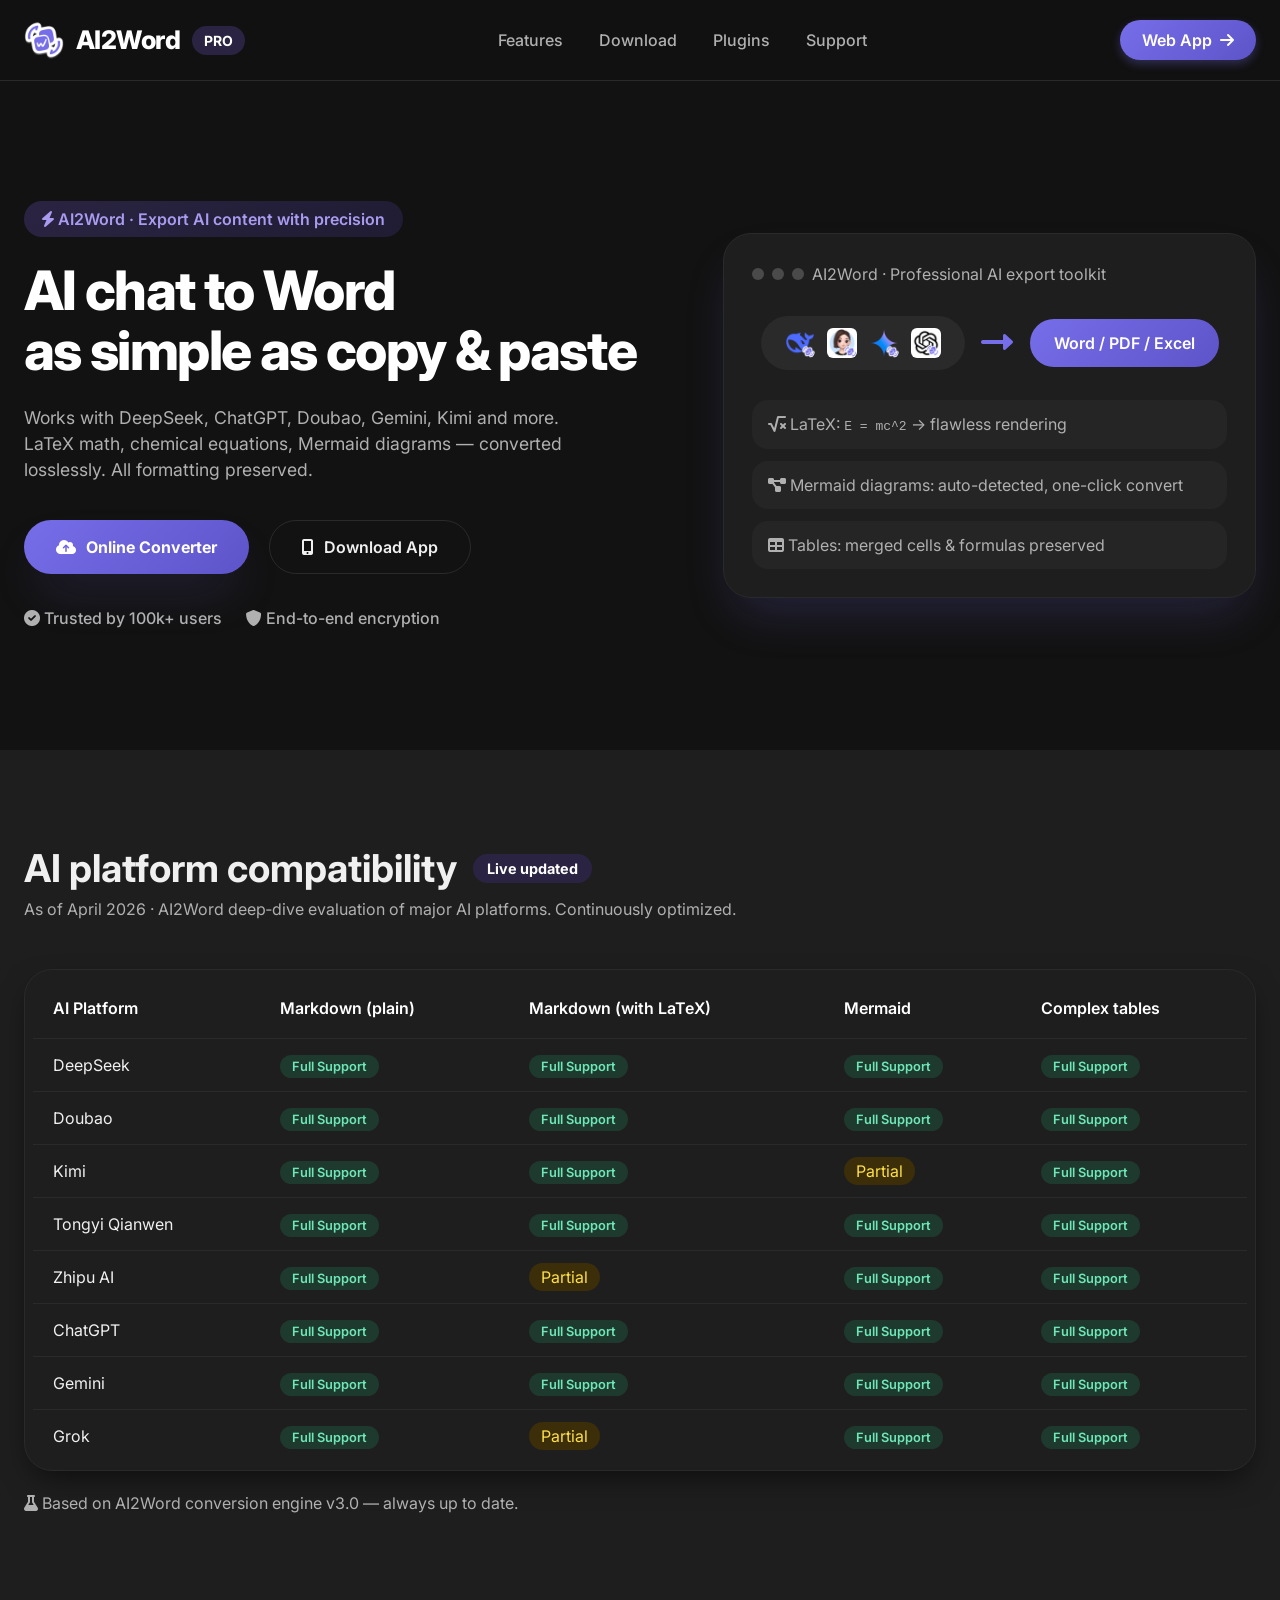
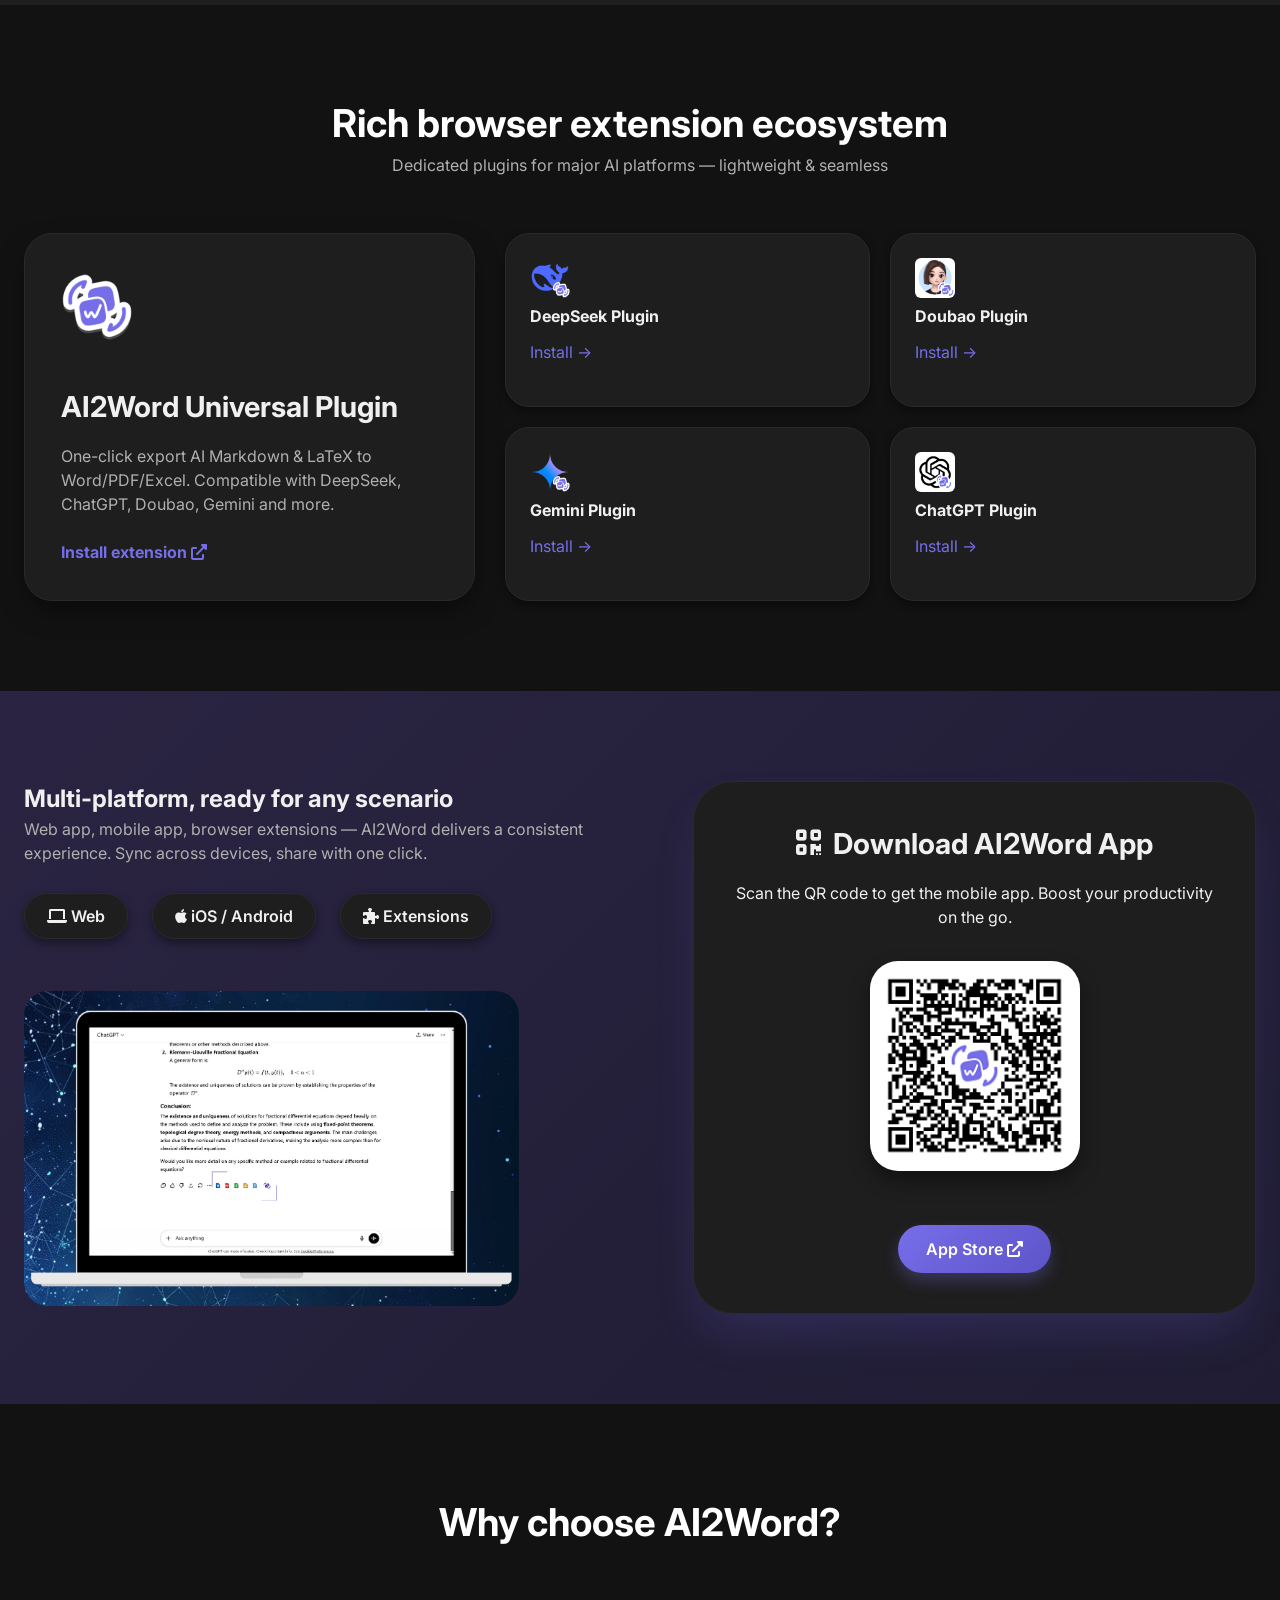
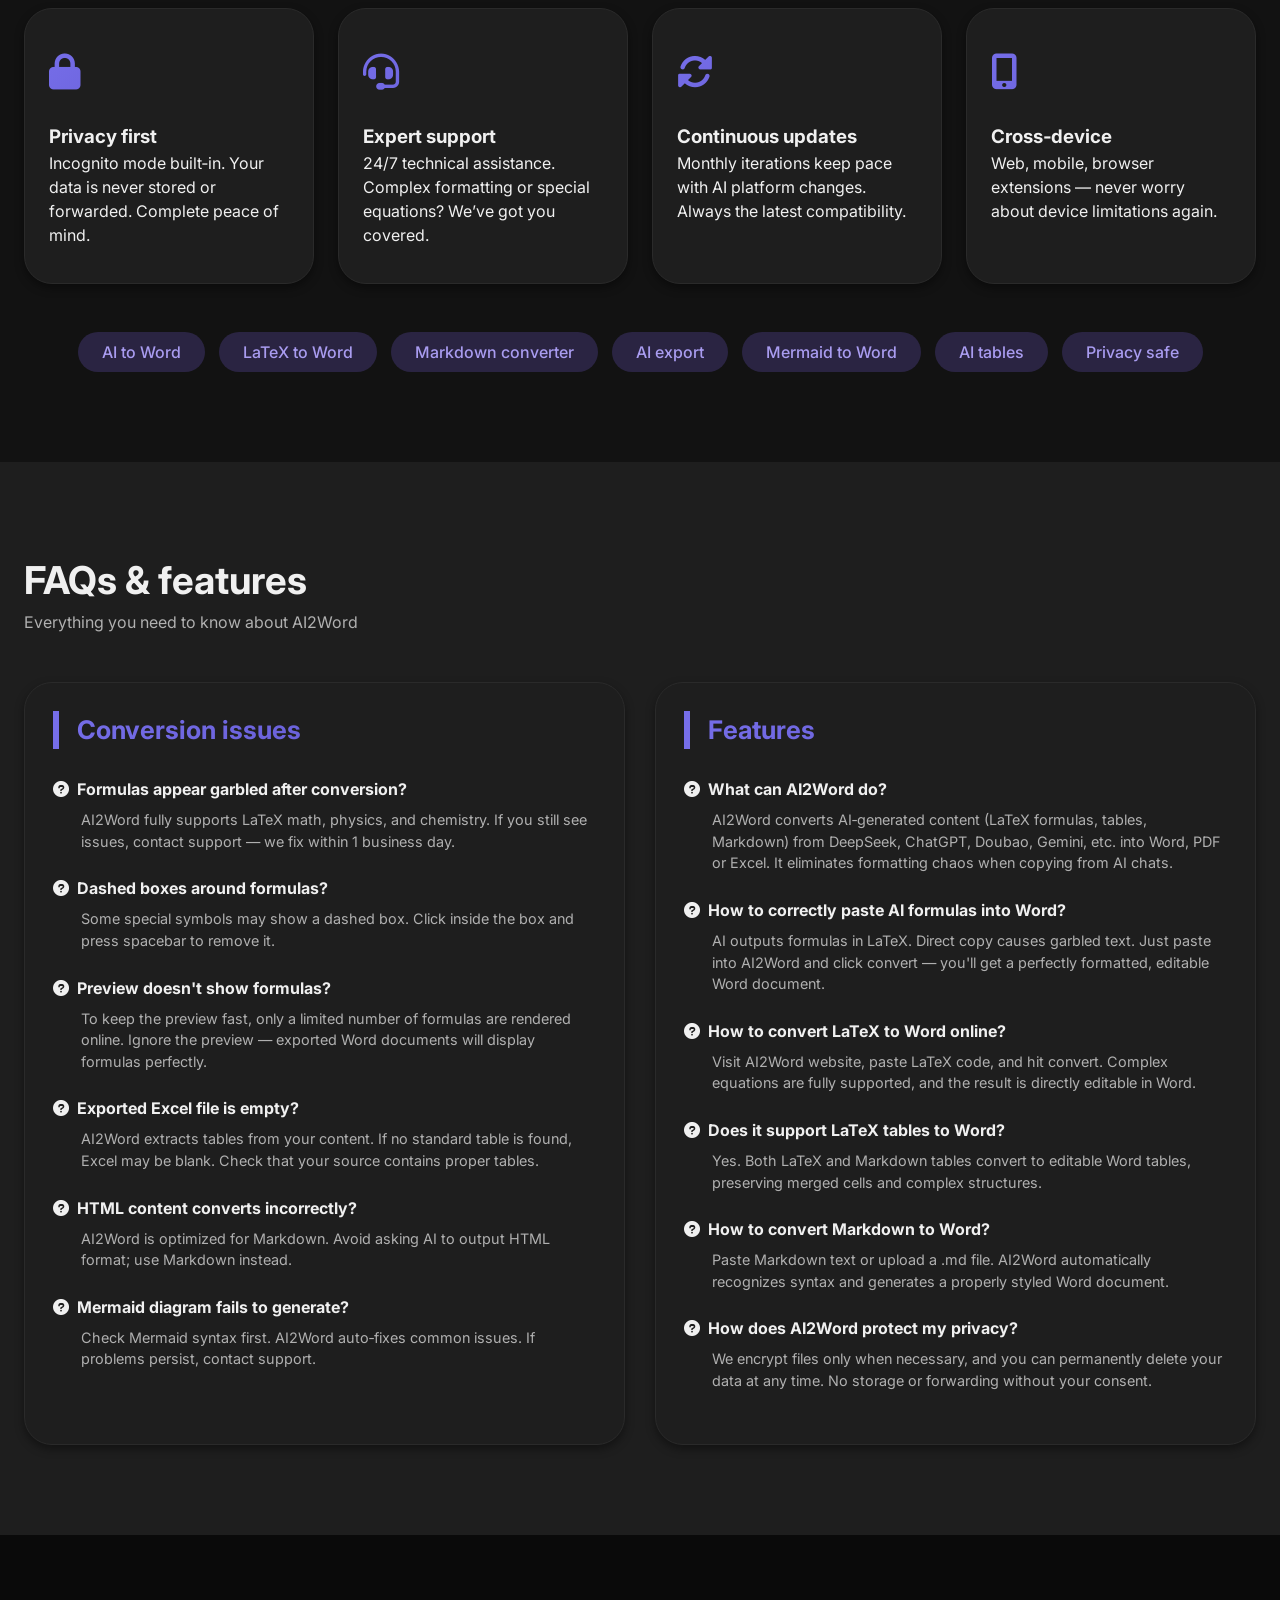
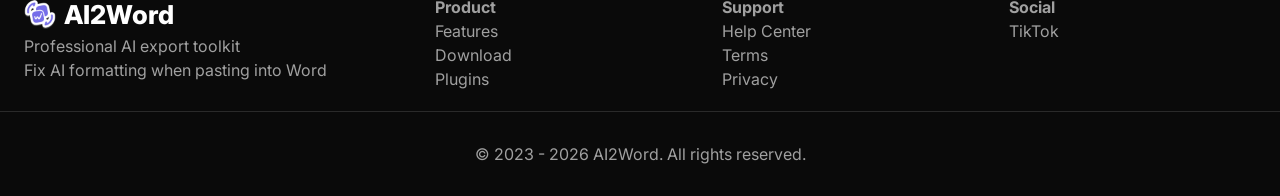
==== commit 1197ea7e: "1" ====
--- a/index.html
+++ b/index.html
@@ -920,7 +920,8 @@
               <a href="https://deepseek.aiwhaler.com/" target="_blank">Install →</a>
             </div>
             <div class="plugin-mini-card">
-              <img src="images/lowcode-2411736.png" alt="Doubao" style="width: 40px; height: 40px; border-radius: 6px;" />
+              <img src="images/lowcode-2411736.png" alt="Doubao"
+                style="width: 40px; height: 40px; border-radius: 6px;" />
               <span>Doubao Plugin</span>
               <a href="https://doubao.aiwhaler.com/" target="_blank">Install →</a>
             </div>
@@ -930,7 +931,8 @@
               <a href="https://gemini.aiwhaler.com/" target="_blank">Install →</a>
             </div>
             <div class="plugin-mini-card">
-              <img src="images/lowcode-2421670.jpg" alt="ChatGPT" style="width: 40px; height: 40px; border-radius: 6px;" />
+              <img src="images/lowcode-2421670.jpg" alt="ChatGPT"
+                style="width: 40px; height: 40px; border-radius: 6px;" />
               <span>ChatGPT Plugin</span>
               <a href="https://chatgpt.aiwhaler.com/" target="_blank">Install →</a>
             </div>
@@ -951,7 +953,7 @@
             <div class="pf-item"><i class="fab fa-apple"></i> iOS / Android</div>
             <div class="pf-item"><i class="fas fa-puzzle-piece"></i> Extensions</div>
           </div>
-          <img class="platform-mockup" src="images/lowcode-2451411.png" alt="AI2Word multi‑platform"
+          <img class="platform-mockup" src="images/gpt2.jpg" alt="AI2Word multi‑platform"
             style="max-width:80%; border-radius:24px; margin-top:24px;" />
         </div>
         <div id="download" class="qr-panel-new">
@@ -1002,7 +1004,8 @@
           </div>
         </div>
         <div class="keyword-strip">
-          <span>AI to Word</span><span>LaTeX to Word</span><span>Markdown converter</span><span>AI export</span><span>Mermaid to Word</span><span>AI tables</span><span>Privacy safe</span>
+          <span>AI to Word</span><span>LaTeX to Word</span><span>Markdown converter</span><span>AI
+            export</span><span>Mermaid to Word</span><span>AI tables</span><span>Privacy safe</span>
         </div>
       </div>
     </section>
@@ -1017,38 +1020,6 @@
         <div id="faq-modern-container" class="faq-modern-grid"></div>
       </div>
     </section>
-
-    <!-- Support -->
-    <section id="support" class="section-spacing">
-      <div class="container support-split">
-        <div class="support-info">
-          <h2>24/7 expert technical support</h2>
-          <p>We're here to help you work smarter. Reach out anytime — we respond fast.</p>
-          <div class="support-links-group">
-            <a href="https://www.aiwhaler.com/help/" class="support-link-btn" target="_blank"><i class="fas fa-book"></i>
-              Help Center</a>
-            <a href="https://www.aiwhaler.com/ua/" class="support-link-btn" target="_blank"><i
-                class="fas fa-file-contract"></i> Terms</a>
-            <a href="https://www.aiwhaler.com/pp/" class="support-link-btn" target="_blank"><i
-                class="fas fa-shield-alt"></i> Privacy</a>
-          </div>
-        </div>
-        <div class="social-connect-card">
-          <h3><i class="fas fa-share-alt"></i> Connect with AI2Word</h3>
-          <div class="social-links-row">
-            <a href="https://www.zhihu.com/people/33-44-73-12-10" target="_blank">Zhihu</a>
-            <span class="wechat-hover-trigger"> <i class="fab fa-weixin"></i> WeChat
-              <span class="wechat-qr-pop"><img
-                  src="https://seekservice-9gkeeztlfcb2a6d4-1301441002.tcloudbaseapp.com/resources/2025-12/lowcode-2403880"
-                  alt="WeChat QR" /></span>
-            </span>
-            <a href="https://www.xiaohongshu.com/user/profile/64b5fb93000000000b014f78?xsec_token=YBs9EIHtVuIMv2UWOAIHM7QhzUi7QojCZ7lUKYCObpTHU="
-              target="_blank"><i class="fab fa-xiaohongshu"></i> RedNote</a>
-          </div>
-          <div class="email-line"><i class="fas fa-envelope"></i> aiwhaler@yeah.net</div>
-        </div>
-      </div>
-    </section>
   </main>
 
   <footer class="footer-new">
@@ -1061,19 +1032,18 @@
       </div>
       <div class="footer-col">
         <h4>Product</h4>
-        <a href="#features">Features</a><a href="#platforms">Download</a><a href="#plugins">Plugins</a>
+        <div><a href="#features">Features</a></div>
+        <div><a href="#platforms">Download</a></div>
+        <div><a href="#plugins">Plugins</a></div>
       </div>
-      <div class="footer-col">
+      <div class="footer-col" style="display: block;">
         <h4>Support</h4>
-        <a href="https://www.aiwhaler.com/help/" target="_blank">Help Center</a>
-        <a href="https://www.aiwhaler.com/ua/" target="_blank">Terms</a>
-        <a href="https://www.aiwhaler.com/pp/" target="_blank">Privacy</a>
+        <div><a href="https://www.aiwhaler.com/help/" target="_blank">Help Center</a></div>
+        <div><a href="https://www.aiwhaler.com/ua/" target="_blank">Terms</a></div>
+        <div><a href="https://www.aiwhaler.com/pp/" target="_blank">Privacy</a></div>
       </div>
       <div class="footer-col">
         <h4>Social</h4>
-        <a href="https://www.zhihu.com/people/33-44-73-12-10" target="_blank">Zhihu</a>
-        <a href="https://www.xiaohongshu.com/user/profile/64b5fb93000000000b014f78?xsec_token=YBs9EIHtVuIMv2UWOAIHM7QhzUi7QojCZ7lUKYCObpTHU="
-          target="_blank">RedNote</a>
         <a href="https://www.douyin.com/user/MS4wLjABAAAABp8XqktGdCTIBd9gexYpg2AvXDGUhnJkmkj9J9zhR7GNMPfJEsQixwJRlf9d10Ah"
           target="_blank">TikTok</a>
       </div>
